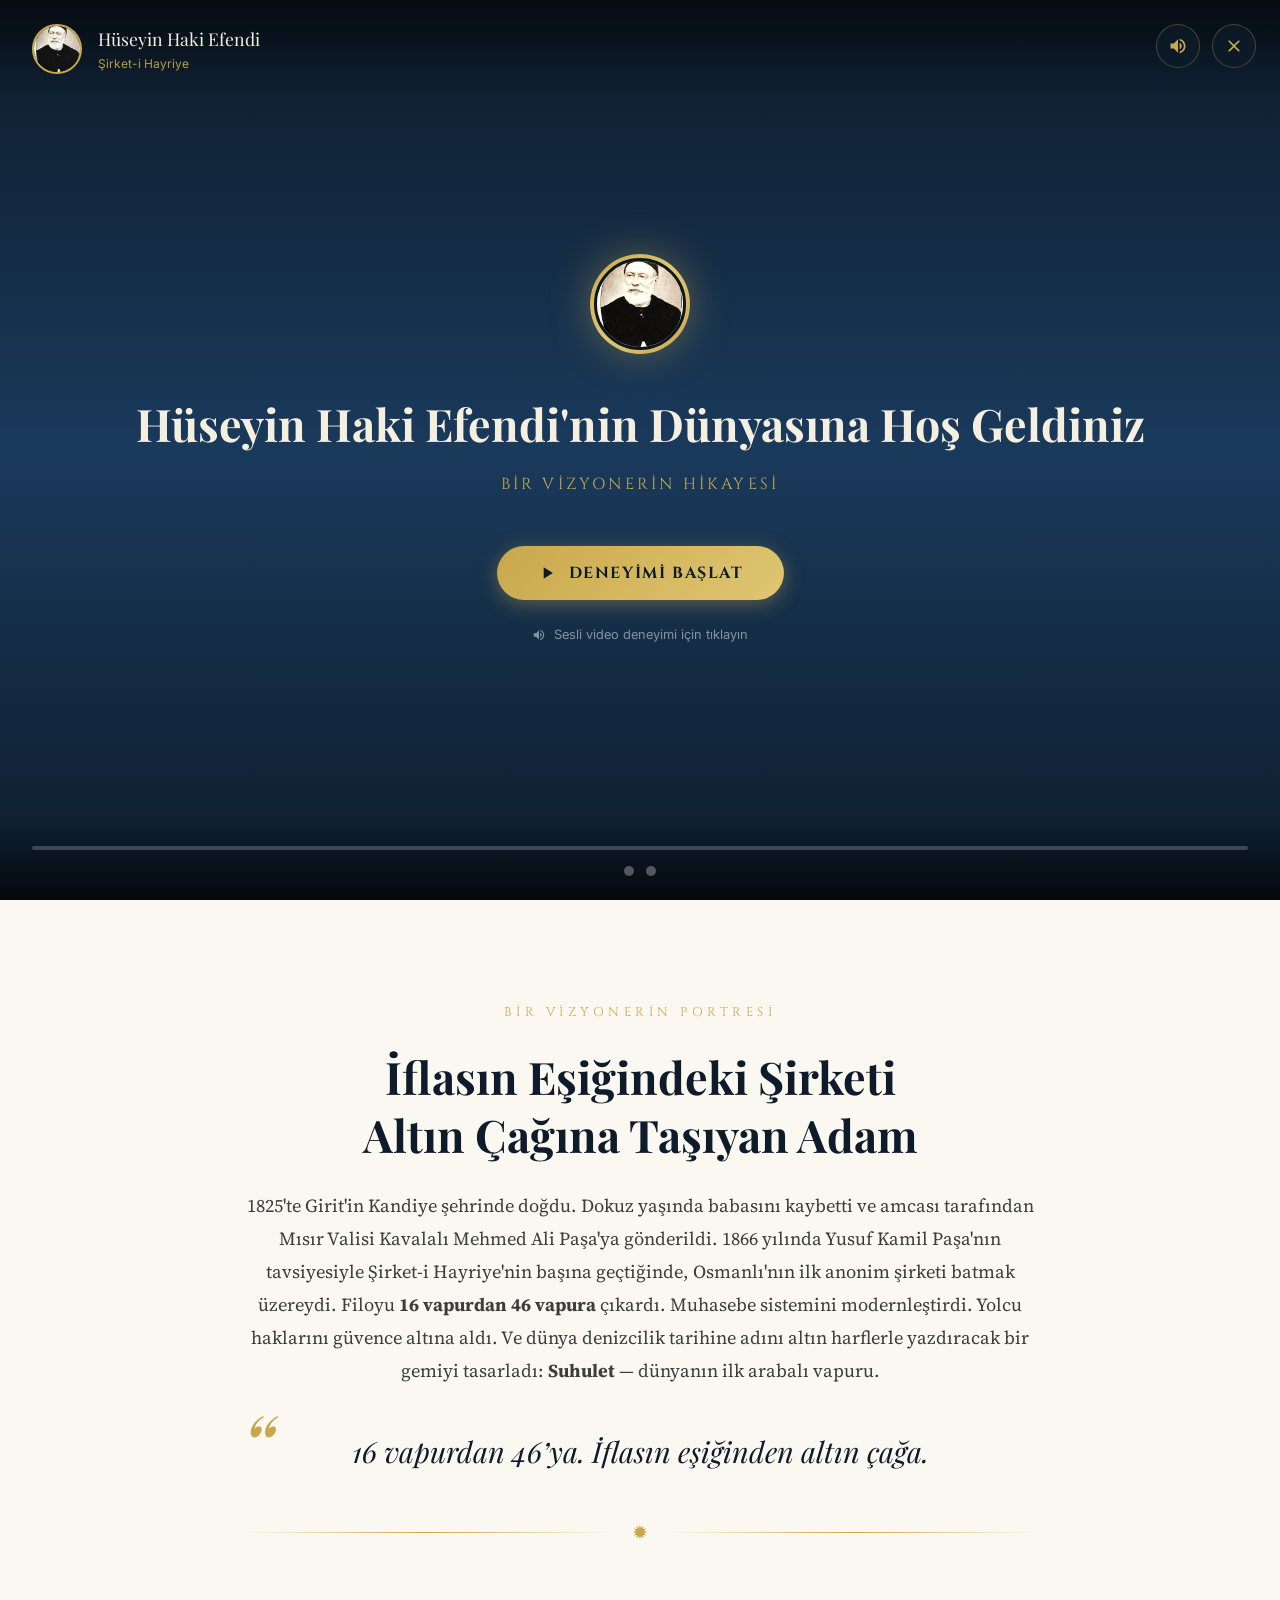
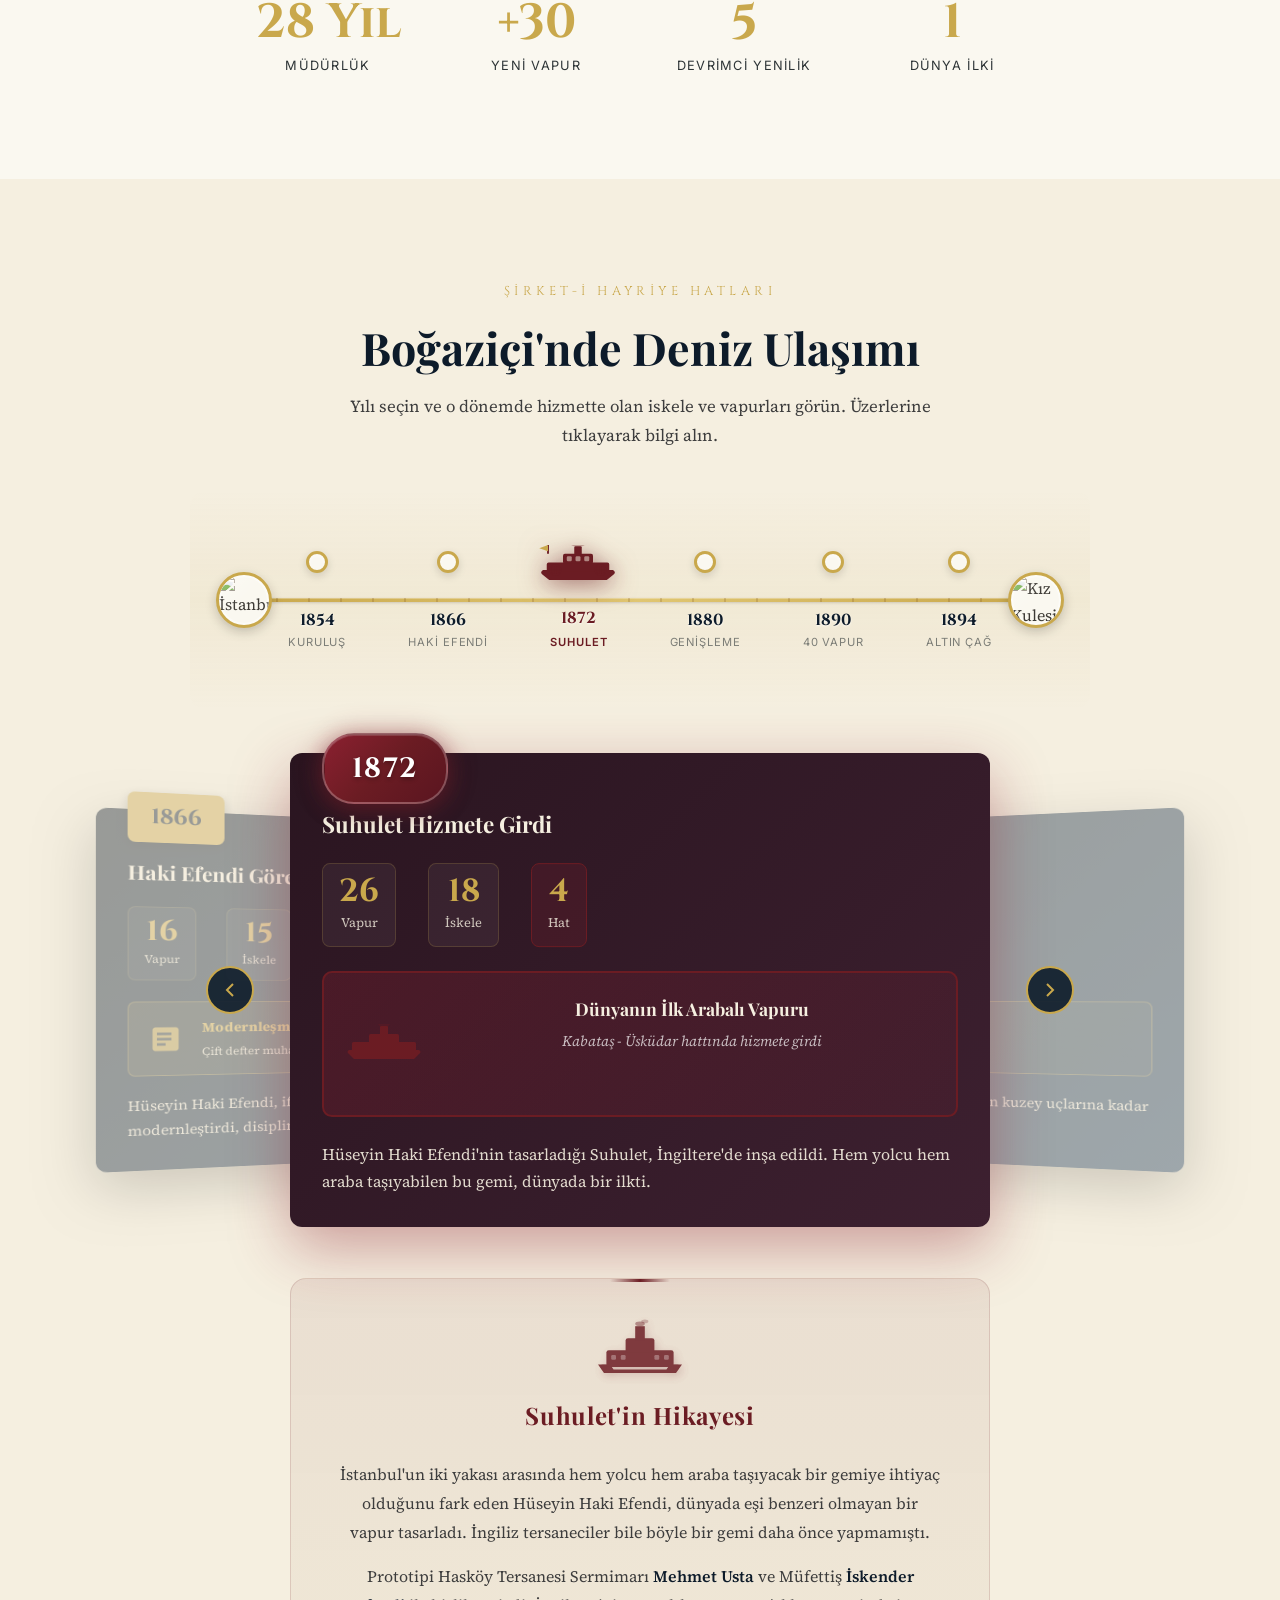
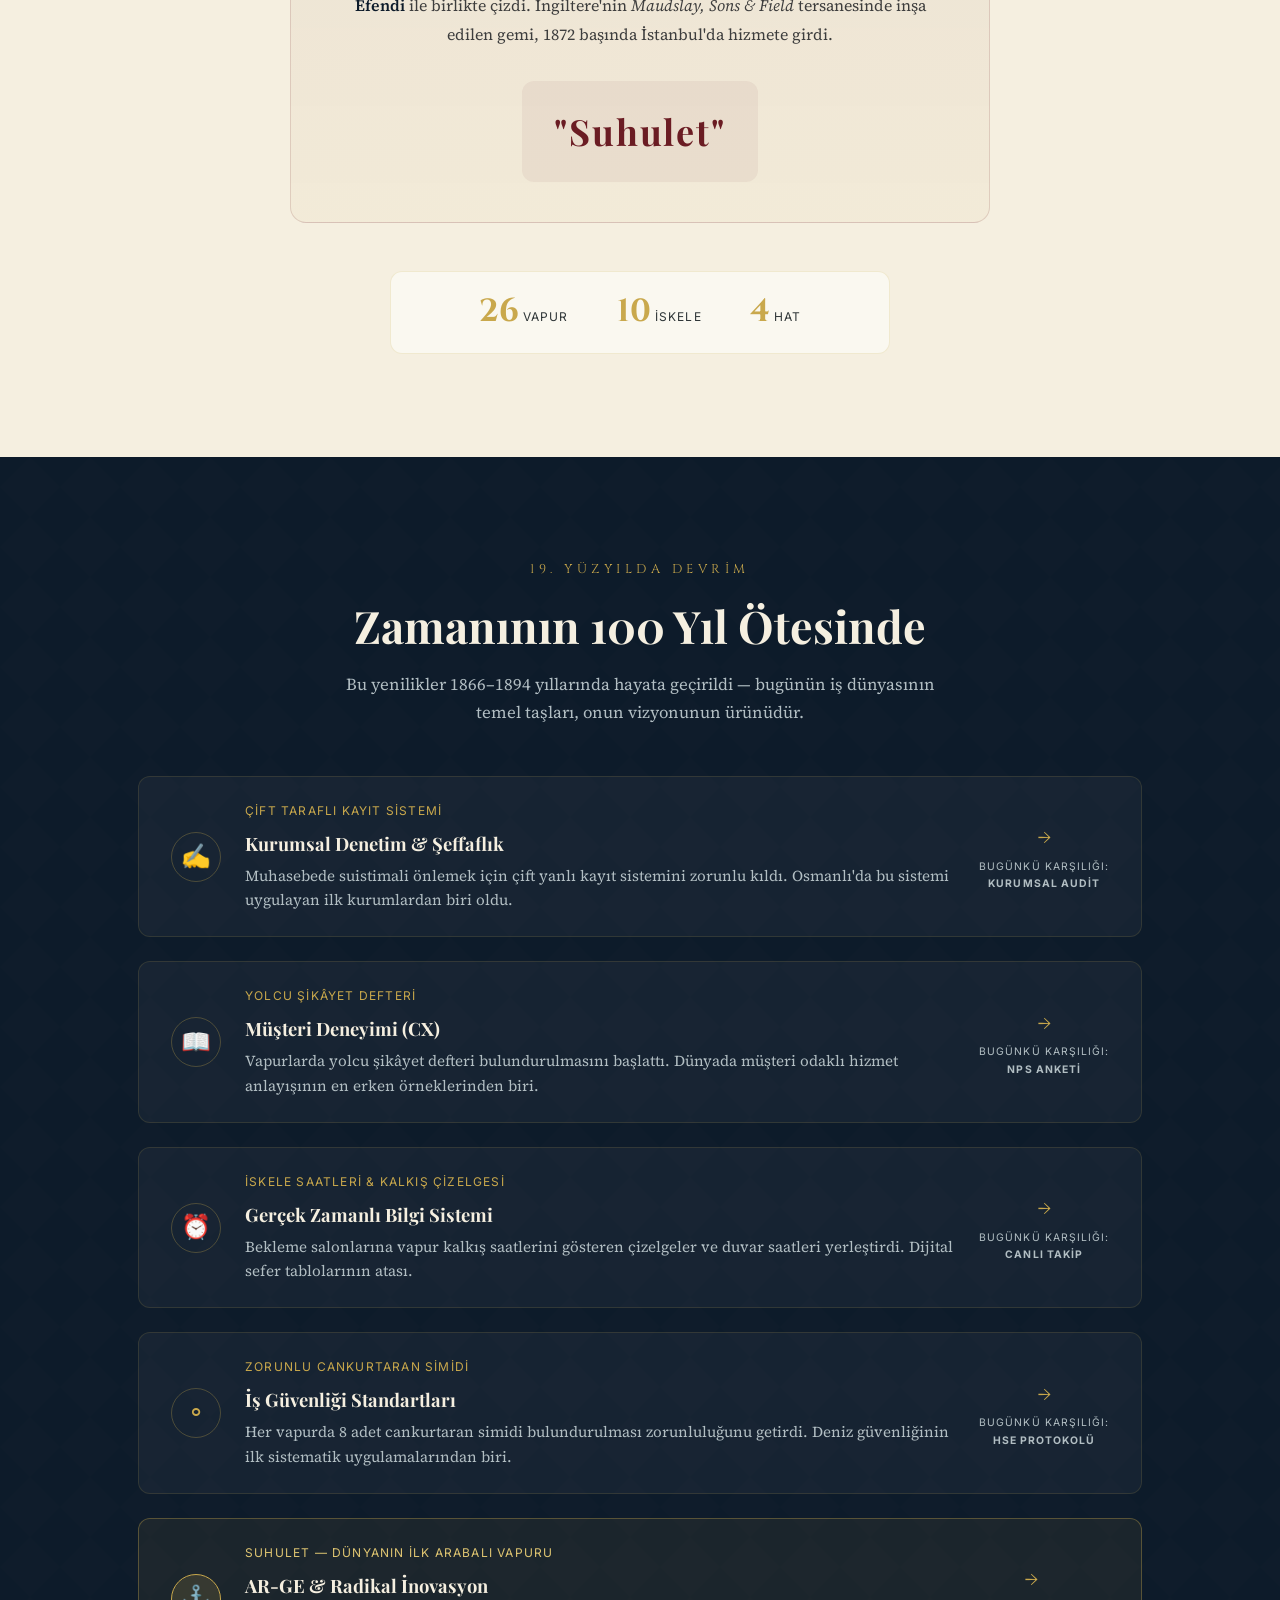
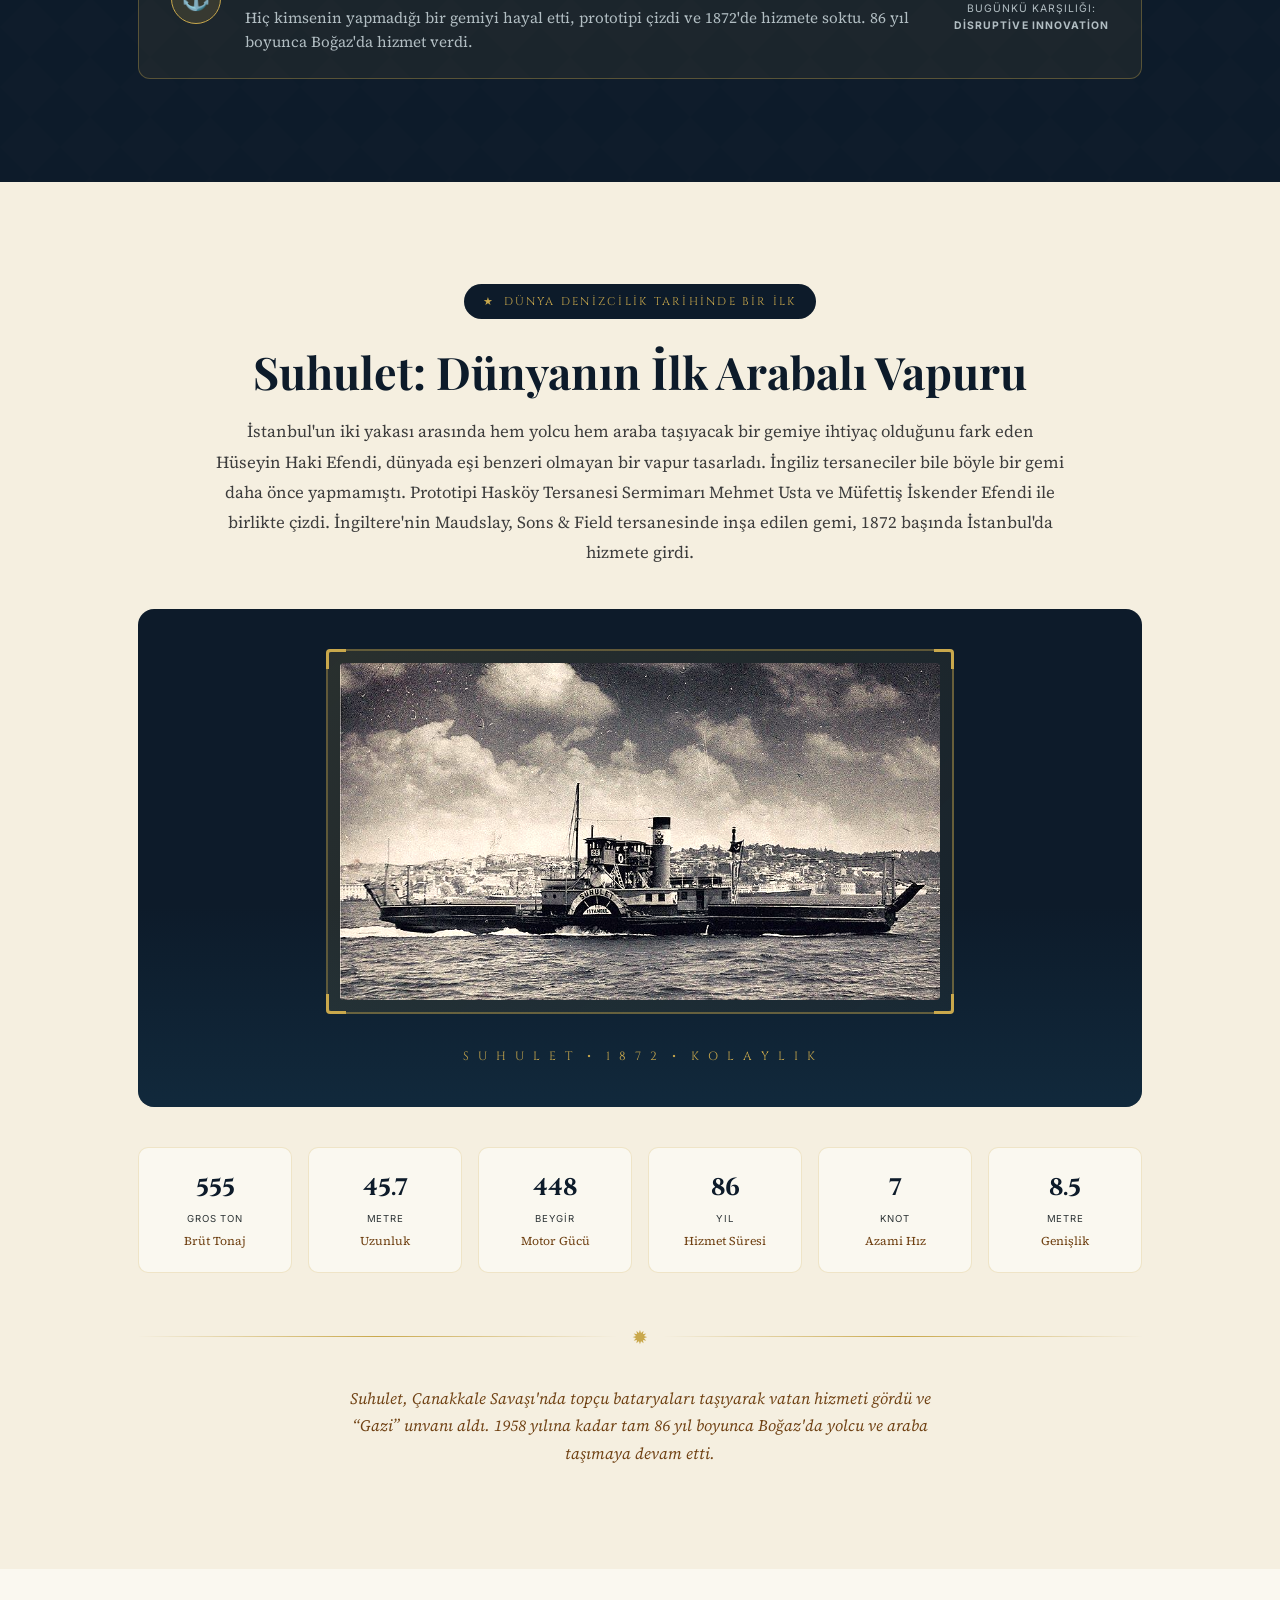
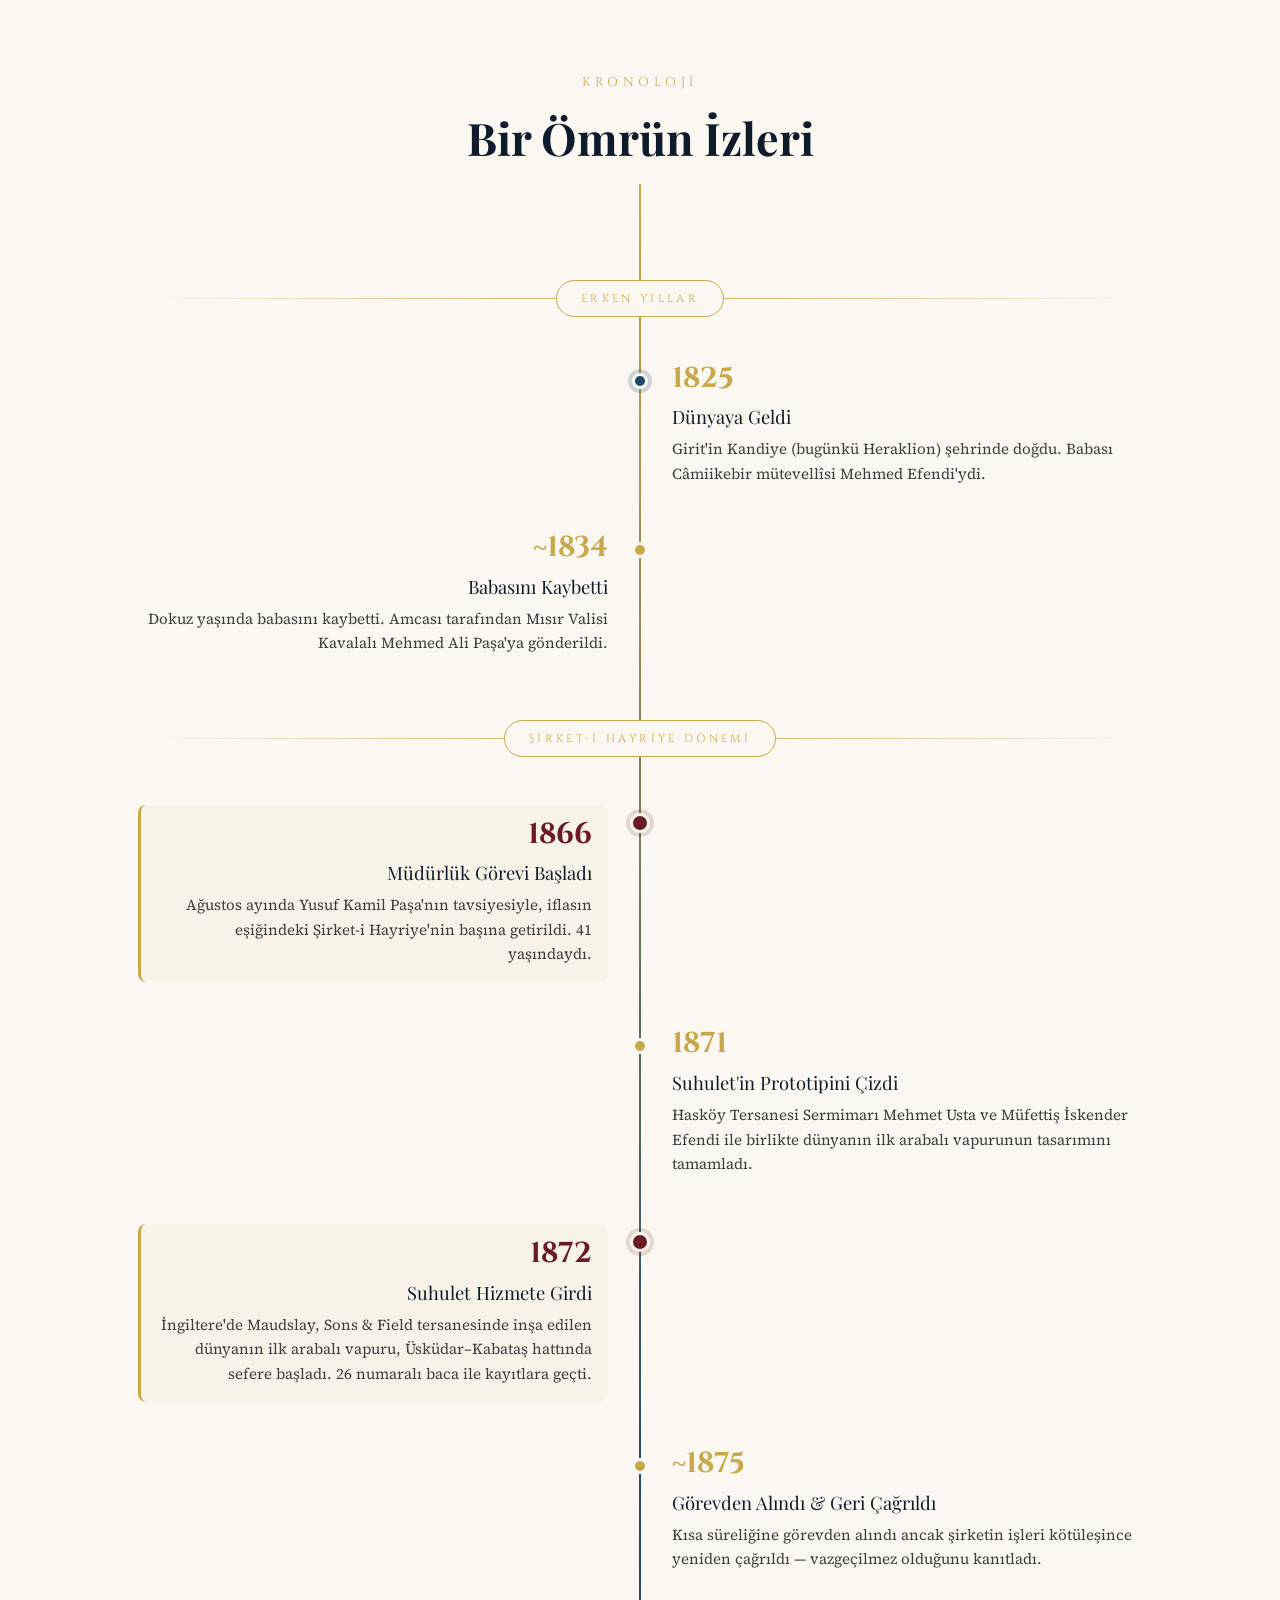
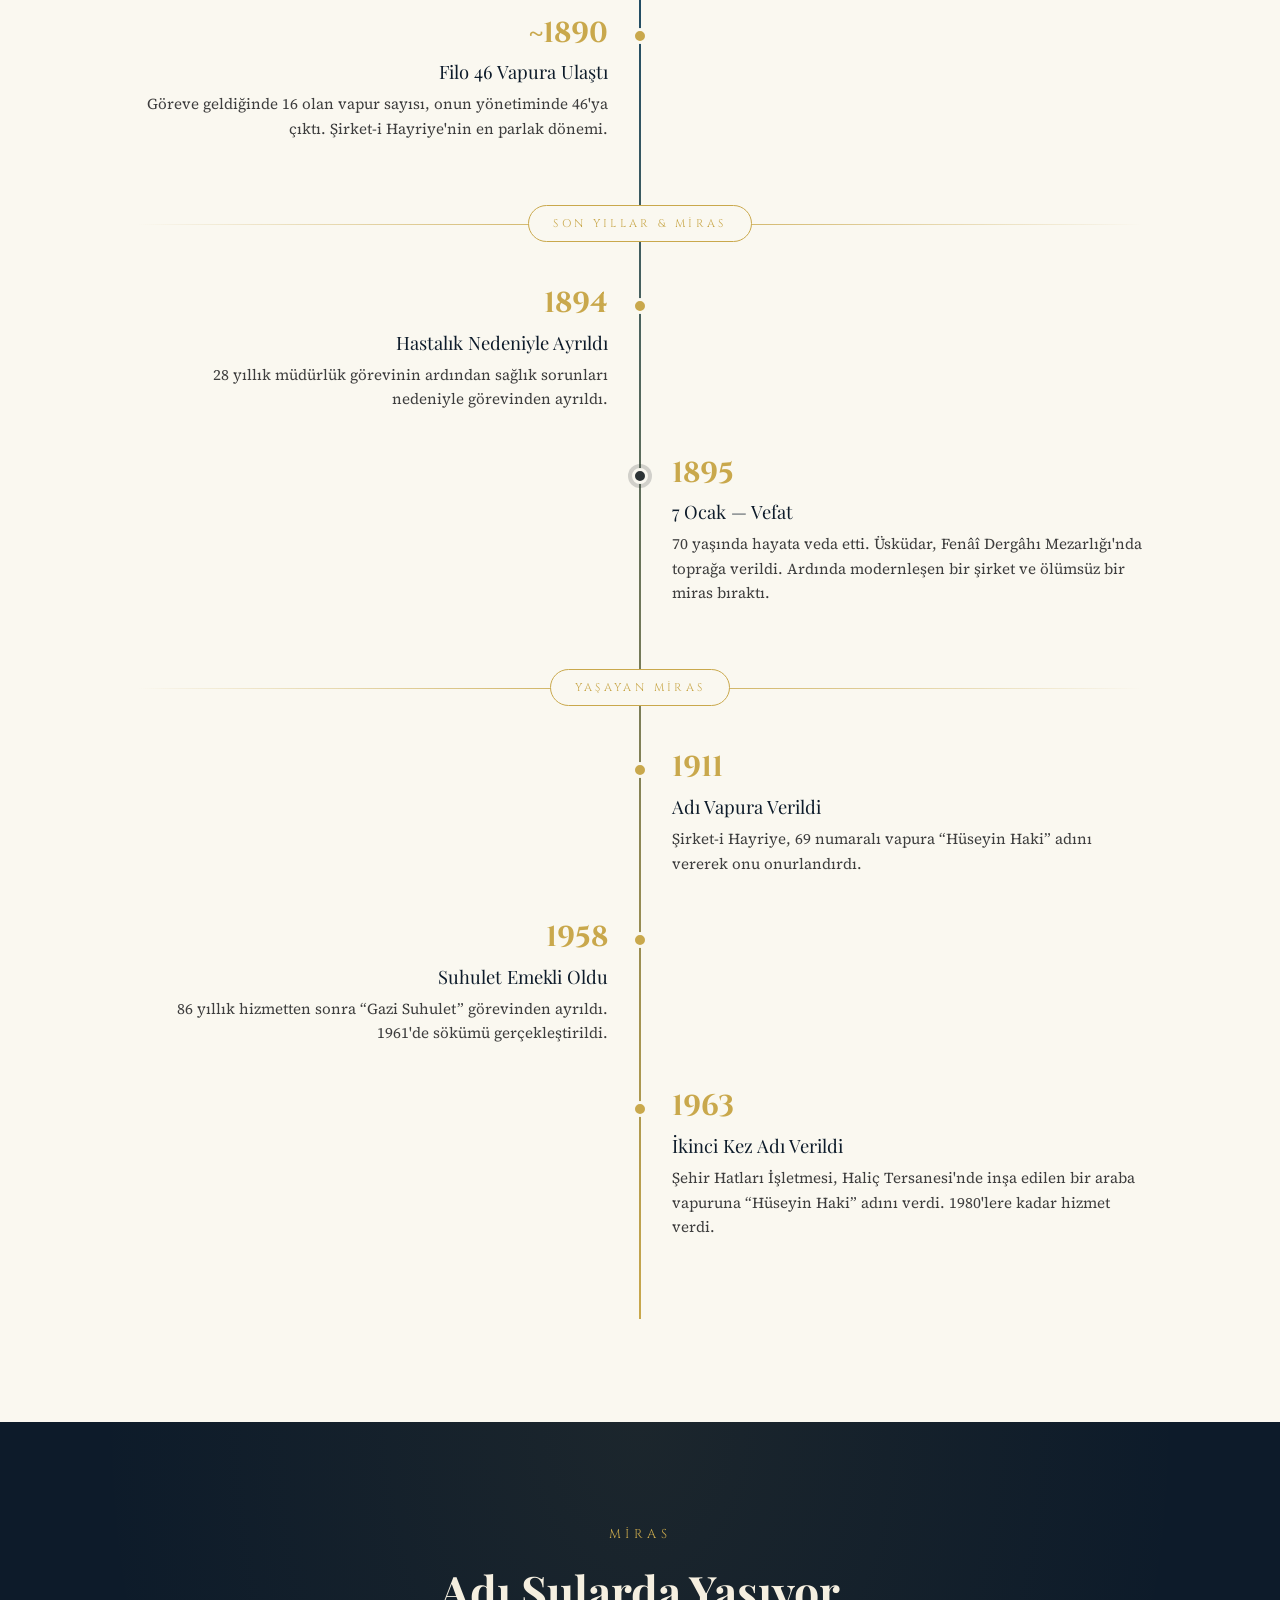
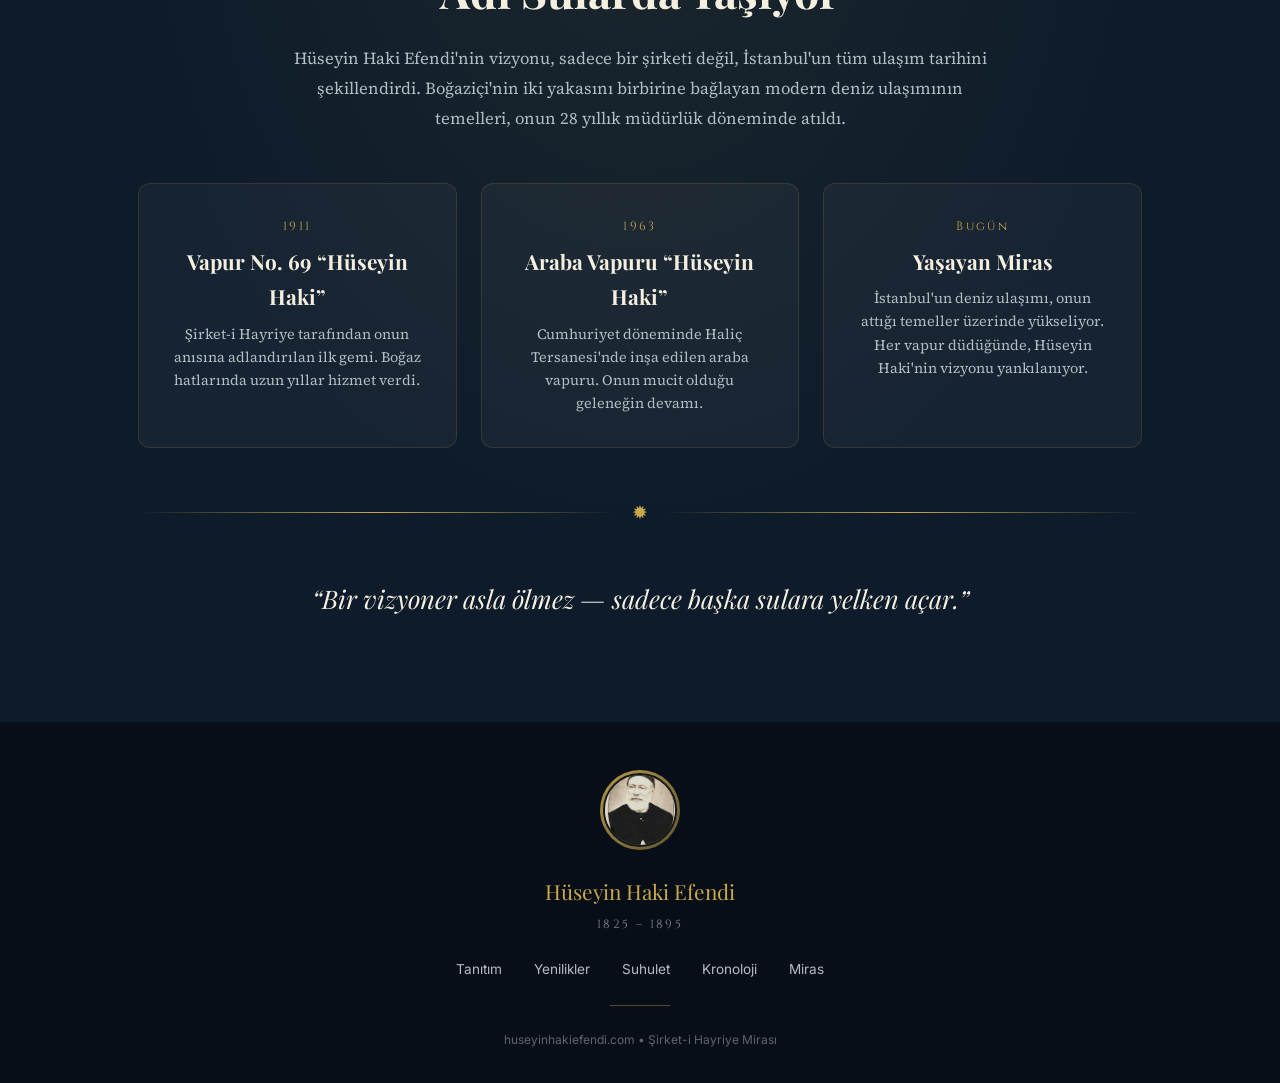
==== index.html @ 2dce6ee7 "Fix video gallery and portrait image issues Video Gallery: - Updated to use actual YouTube videos (P" ====
<!DOCTYPE html>
<html lang="tr">
<head>
  <meta charset="UTF-8">
  <meta name="viewport" content="width=device-width, initial-scale=1.0">
  <meta http-equiv="X-UA-Compatible" content="IE=edge">

  <!-- SEO -->
  <title>Hüseyin Haki Efendi — Şirket-i Hayriye'nin Vizyoner Müdürü</title>
  <meta name="description" content="Giritli Hüseyin Haki Efendi (1825-1895): Osmanlı denizcilik tarihinin vizyoner yöneticisi, dünyanın ilk arabalı vapuru Suhulet'in mucidi, Şirket-i Hayriye'nin altın çağının mimarı.">
  <meta name="keywords" content="Hüseyin Haki Efendi, Şirket-i Hayriye, Suhulet, arabalı vapur, Osmanlı denizcilik, İstanbul Boğazı, Osmanlı tarihi">
  <meta name="author" content="huseyinhakiefendi.com">
  <link rel="canonical" href="https://huseyinhakiefendi.com/">

  <!-- Open Graph -->
  <meta property="og:type" content="website">
  <meta property="og:title" content="Hüseyin Haki Efendi — Osmanlı'nın Vizyoner Denizcisi">
  <meta property="og:description" content="16 vapurdan 46'ya. İflasın eşiğinden altın çağa. Dünyanın ilk arabalı vapurunun mucidi.">
  <meta property="og:url" content="https://huseyinhakiefendi.com/">
  <meta property="og:site_name" content="Hüseyin Haki Efendi">
  <meta property="og:locale" content="tr_TR">
  <meta property="og:image" content="https://huseyinhakiefendi.com/assets/images/huseyin-haki-efendi.jpg">

  <!-- Twitter Card -->
  <meta name="twitter:card" content="summary_large_image">
  <meta name="twitter:title" content="Hüseyin Haki Efendi — Osmanlı'nın Vizyoner Denizcisi">
  <meta name="twitter:description" content="16 vapurdan 46'ya. İflasın eşiğinden altın çağa.">

  <!-- Fonts -->
  <link rel="preconnect" href="https://fonts.googleapis.com">
  <link rel="preconnect" href="https://fonts.gstatic.com" crossorigin>
  <link href="https://fonts.googleapis.com/css2?family=Cinzel:wght@400;700&family=Inter:wght@400;500;600&family=Playfair+Display:ital,wght@0,400;0,700;1,400&family=Source+Serif+4:ital,wght@0,400;0,600;1,400&display=swap" rel="stylesheet">

  <!-- AOS Animation Library -->
  <link href="https://unpkg.com/aos@2.3.1/dist/aos.css" rel="stylesheet">

  <!-- Styles -->
  <link rel="stylesheet" href="css/style.css">

  <!-- Schema.org -->
  <script type="application/ld+json">
  {
    "@context": "https://schema.org",
    "@type": "Person",
    "name": "Hüseyin Haki Efendi",
    "alternateName": "Giritli Hüseyin Haki Efendi",
    "birthDate": "1825",
    "birthPlace": {
      "@type": "Place",
      "name": "Kandiye, Girit"
    },
    "deathDate": "1895-01-07",
    "deathPlace": {
      "@type": "Place",
      "name": "İstanbul"
    },
    "jobTitle": "Şirket-i Hayriye Genel Müdürü",
    "description": "Osmanlı denizcilik tarihinin vizyoner yöneticisi, dünyanın ilk arabalı vapuru Suhulet'in mucidi.",
    "image": "https://huseyinhakiefendi.com/assets/images/huseyin-haki-efendi.jpg",
    "sameAs": [],
    "knowsAbout": ["Deniz ulaşımı", "Osmanlı denizciliği", "Vapur işletmeciliği", "İnovasyon"]
  }
  </script>
</head>
<body>

  <!-- ==========================================
       VIDEO GALLERY - Fullscreen Video Experience
       ========================================== -->
  <div class="video-gallery" id="videoGallery">
    <!-- Welcome Screen -->
    <div class="video-welcome">
      <div class="welcome-logo">
        <div class="welcome-logo-frame">
          <img src="assets/images/huseyin-haki-efendi.jpg" alt="Hüseyin Haki Efendi">
        </div>
      </div>
      <h2 class="welcome-title">Hüseyin Haki Efendi'nin Dünyasına Hoş Geldiniz</h2>
      <p class="welcome-subtitle">Bir Vizyonerin Hikayesi</p>
      <button class="welcome-start-btn" type="button">
        <svg viewBox="0 0 24 24" fill="currentColor">
          <path d="M8 5v14l11-7z"/>
        </svg>
        Deneyimi Başlat
      </button>
      <p class="welcome-hint">
        <svg viewBox="0 0 24 24" fill="currentColor">
          <path d="M3 9v6h4l5 5V4L7 9H3zm13.5 3c0-1.77-1.02-3.29-2.5-4.03v8.05c1.48-.73 2.5-2.25 2.5-4.02zM14 3.23v2.06c2.89.86 5 3.54 5 6.71s-2.11 5.85-5 6.71v2.06c4.01-.91 7-4.49 7-8.77s-2.99-7.86-7-8.77z"/>
        </svg>
        Sesli video deneyimi için tıklayın
      </p>
    </div>

    <!-- Video Player Container -->
    <div class="video-player-container">
      <!-- Video iframe will be inserted here -->
      <div class="video-iframe-wrapper"></div>

      <!-- Loading Spinner -->
      <div class="video-loading" style="display: none;">
        <div class="loading-spinner"></div>
      </div>

      <!-- Video Overlay - Logo -->
      <div class="video-overlay">
        <div class="overlay-logo">
          <img src="assets/images/huseyin-haki-efendi.jpg" alt="Logo">
        </div>
        <div class="overlay-info">
          <div class="overlay-title">Hüseyin Haki Efendi</div>
          <div class="overlay-subtitle">Şirket-i Hayriye</div>
        </div>
      </div>

      <!-- Video Controls -->
      <div class="video-controls">
        <!-- Top Right Controls -->
        <div class="controls-top-right">
          <button class="control-btn mute-btn" type="button" title="Sesi Aç/Kapat">
            <svg class="icon-volume-on" viewBox="0 0 24 24" fill="currentColor">
              <path d="M3 9v6h4l5 5V4L7 9H3zm13.5 3c0-1.77-1.02-3.29-2.5-4.03v8.05c1.48-.73 2.5-2.25 2.5-4.02zM14 3.23v2.06c2.89.86 5 3.54 5 6.71s-2.11 5.85-5 6.71v2.06c4.01-.91 7-4.49 7-8.77s-2.99-7.86-7-8.77z"/>
            </svg>
            <svg class="icon-volume-off" viewBox="0 0 24 24" fill="currentColor" style="display: none;">
              <path d="M16.5 12c0-1.77-1.02-3.29-2.5-4.03v2.21l2.45 2.45c.03-.2.05-.41.05-.63zm2.5 0c0 .94-.2 1.82-.54 2.64l1.51 1.51C20.63 14.91 21 13.5 21 12c0-4.28-2.99-7.86-7-8.77v2.06c2.89.86 5 3.54 5 6.71zM4.27 3L3 4.27 7.73 9H3v6h4l5 5v-6.73l4.25 4.25c-.67.52-1.42.93-2.25 1.18v2.06c1.38-.31 2.63-.95 3.69-1.81L19.73 21 21 19.73l-9-9L4.27 3zM12 4L9.91 6.09 12 8.18V4z"/>
            </svg>
          </button>
          <button class="control-btn close-btn" type="button" title="Kapat">
            <svg viewBox="0 0 24 24" fill="currentColor">
              <path d="M19 6.41L17.59 5 12 10.59 6.41 5 5 6.41 10.59 12 5 17.59 6.41 19 12 13.41 17.59 19 19 17.59 13.41 12z"/>
            </svg>
          </button>
        </div>

        <!-- Bottom Right - Skip Button -->
        <div class="controls-bottom-right">
          <button class="skip-btn" type="button">
            Atla
            <svg viewBox="0 0 24 24" fill="currentColor">
              <path d="M6 18l8.5-6L6 6v12zM16 6v12h2V6h-2z"/>
            </svg>
          </button>
        </div>
      </div>

      <!-- Video Title Overlay -->
      <div class="video-title-overlay">
        <h3 class="video-current-title"></h3>
        <p class="video-current-subtitle"></p>
      </div>

      <!-- Video Progress -->
      <div class="video-progress">
        <div class="progress-bar-container">
          <div class="progress-bar"></div>
        </div>
        <div class="progress-dots">
          <span class="progress-dot"></span>
          <span class="progress-dot"></span>
        </div>
      </div>
    </div>
  </div>

  <!-- ==========================================
       SECTION 1: HERO
       ========================================== -->
  <section class="hero" id="hero">
    <div class="hero-content">
      <!-- Portrait -->
      <div class="hero-portrait" data-aos="zoom-in" data-aos-duration="1200" data-aos-delay="200">
        <div class="portrait-frame">
          <img src="assets/images/huseyin-haki-efendi.jpg" alt="Hüseyin Haki Efendi Portresi">
        </div>
        <div class="portrait-glow"></div>
      </div>

      <!-- Top ornament -->
      <div class="hero-ornament-top" data-aos="fade-down" data-aos-duration="800" data-aos-delay="600">
        <span class="line"></span>
        <span class="diamond"></span>
        <span class="line"></span>
      </div>

      <p class="hero-dates" data-aos="fade-up" data-aos-duration="800" data-aos-delay="700">1825 &ndash; 1895</p>

      <h1 class="hero-title" data-aos="fade-up" data-aos-duration="1000" data-aos-delay="800">
        <span class="first-name">Giritli</span>
        Hüseyin Haki Efendi
      </h1>

      <p class="hero-subtitle" data-aos="fade-up" data-aos-duration="800" data-aos-delay="1000">
        Şirket-i Hayriye Müdürü &bull; 1866 &ndash; 1894
      </p>

      <p class="hero-tagline" data-aos="fade-up" data-aos-duration="800" data-aos-delay="1100">
        Dünyanın İlk Arabalı Vapurunun Mucidi
      </p>

    </div>

    <!-- Scroll indicator - Anchor icon -->
    <a href="#tanitim" class="hero-scroll" data-aos="fade-up" data-aos-duration="800" data-aos-delay="1400">
      <span class="scroll-icon">
        <svg viewBox="0 0 24 24" fill="none" stroke="currentColor" stroke-width="1.5">
          <!-- Anchor icon -->
          <circle cx="12" cy="5" r="2"/>
          <line x1="12" y1="7" x2="12" y2="21"/>
          <path d="M5 12h2c0 2.8 2.2 5 5 5s5-2.2 5-5h2"/>
          <line x1="12" y1="21" x2="12" y2="17"/>
        </svg>
      </span>
      <span class="scroll-text">Keşfet</span>
    </a>

    <!-- Animated Ferry Strip - Şirket-i Hayriye Vapurları -->
    <div class="hero-ferries" id="heroFerries">
      <!-- Ferries moving left to right -->
      <!-- Suhulet - Arabalı Vapur (farklı tasarım) -->
      <div class="hero-ferry ferry-right" data-ferry="suhulet" data-speed="45" style="--delay: 0s;">
        <svg viewBox="0 0 60 25" class="ferry-svg ferry-carferry">
          <g fill="currentColor" stroke="rgba(0,0,0,0.2)" stroke-width="0.5">
            <!-- Arabalı vapur - düz güverte, rampalı uçlar -->
            <path d="M2,18 L5,22 L55,22 L58,18 L50,18 L48,20 L12,20 L10,18 Z"/>
            <rect x="6" y="12" width="48" height="7" rx="1"/>
            <rect x="24" y="6" width="12" height="7" rx="1"/>
            <rect x="28" y="1" width="4" height="6"/>
          </g>
        </svg>
      </div>
      <!-- Sahilbent - Çarklı Yolcu Vapuru -->
      <div class="hero-ferry ferry-right" data-ferry="sahilbent" data-speed="38" style="--delay: -8s;">
        <svg viewBox="0 0 50 25" class="ferry-svg ferry-passenger">
          <g fill="currentColor" stroke="rgba(0,0,0,0.2)" stroke-width="0.5">
            <!-- Yolcu vapuru - yan çarklı, yuvarlak prova -->
            <path d="M3,18 Q1,16 4,14 L8,14 L8,18 L44,18 L44,14 L47,14 Q50,16 48,18 L48,21 L3,21 Z"/>
            <ellipse cx="8" cy="16" rx="4" ry="4"/>
            <ellipse cx="44" cy="16" rx="4" ry="4"/>
            <rect x="12" y="10" width="28" height="5" rx="1"/>
            <rect x="18" y="5" width="16" height="6" rx="1"/>
            <rect x="24" y="1" width="4" height="5"/>
          </g>
        </svg>
      </div>
      <!-- Nusret - Yolcu Vapuru -->
      <div class="hero-ferry ferry-right" data-ferry="nusret" data-speed="42" style="--delay: -18s;">
        <svg viewBox="0 0 50 25" class="ferry-svg ferry-passenger">
          <g fill="currentColor" stroke="rgba(0,0,0,0.2)" stroke-width="0.5">
            <path d="M3,18 Q1,16 4,14 L8,14 L8,18 L44,18 L44,14 L47,14 Q50,16 48,18 L48,21 L3,21 Z"/>
            <ellipse cx="8" cy="16" rx="4" ry="4"/>
            <ellipse cx="44" cy="16" rx="4" ry="4"/>
            <rect x="12" y="10" width="28" height="5" rx="1"/>
            <rect x="18" y="5" width="16" height="6" rx="1"/>
            <rect x="24" y="1" width="4" height="5"/>
          </g>
        </svg>
      </div>
      <!-- Tarabya - Yolcu Vapuru -->
      <div class="hero-ferry ferry-right" data-ferry="tarabya" data-speed="35" style="--delay: -28s;">
        <svg viewBox="0 0 50 25" class="ferry-svg ferry-passenger">
          <g fill="currentColor" stroke="rgba(0,0,0,0.2)" stroke-width="0.5">
            <path d="M3,18 Q1,16 4,14 L8,14 L8,18 L44,18 L44,14 L47,14 Q50,16 48,18 L48,21 L3,21 Z"/>
            <ellipse cx="8" cy="16" rx="4" ry="4"/>
            <ellipse cx="44" cy="16" rx="4" ry="4"/>
            <rect x="12" y="10" width="28" height="5" rx="1"/>
            <rect x="18" y="5" width="16" height="6" rx="1"/>
            <rect x="24" y="1" width="4" height="5"/>
          </g>
        </svg>
      </div>

      <!-- Ferries moving right to left -->
      <!-- Göksu - Yolcu Vapuru -->
      <div class="hero-ferry ferry-left" data-ferry="goksu" data-speed="40" style="--delay: -5s;">
        <svg viewBox="0 0 50 25" class="ferry-svg ferry-passenger">
          <g fill="currentColor" stroke="rgba(0,0,0,0.2)" stroke-width="0.5">
            <path d="M3,18 Q1,16 4,14 L8,14 L8,18 L44,18 L44,14 L47,14 Q50,16 48,18 L48,21 L3,21 Z"/>
            <ellipse cx="8" cy="16" rx="4" ry="4"/>
            <ellipse cx="44" cy="16" rx="4" ry="4"/>
            <rect x="12" y="10" width="28" height="5" rx="1"/>
            <rect x="18" y="5" width="16" height="6" rx="1"/>
            <rect x="24" y="1" width="4" height="5"/>
          </g>
        </svg>
      </div>
      <!-- Neveser - Yolcu Vapuru -->
      <div class="hero-ferry ferry-left" data-ferry="neveser" data-speed="48" style="--delay: -15s;">
        <svg viewBox="0 0 50 25" class="ferry-svg ferry-passenger">
          <g fill="currentColor" stroke="rgba(0,0,0,0.2)" stroke-width="0.5">
            <path d="M3,18 Q1,16 4,14 L8,14 L8,18 L44,18 L44,14 L47,14 Q50,16 48,18 L48,21 L3,21 Z"/>
            <ellipse cx="8" cy="16" rx="4" ry="4"/>
            <ellipse cx="44" cy="16" rx="4" ry="4"/>
            <rect x="12" y="10" width="28" height="5" rx="1"/>
            <rect x="18" y="5" width="16" height="6" rx="1"/>
            <rect x="24" y="1" width="4" height="5"/>
          </g>
        </svg>
      </div>
      <!-- Rehber - Yolcu Vapuru -->
      <div class="hero-ferry ferry-left" data-ferry="rehber" data-speed="32" style="--delay: -25s;">
        <svg viewBox="0 0 50 25" class="ferry-svg ferry-passenger">
          <g fill="currentColor" stroke="rgba(0,0,0,0.2)" stroke-width="0.5">
            <path d="M3,18 Q1,16 4,14 L8,14 L8,18 L44,18 L44,14 L47,14 Q50,16 48,18 L48,21 L3,21 Z"/>
            <ellipse cx="8" cy="16" rx="4" ry="4"/>
            <ellipse cx="44" cy="16" rx="4" ry="4"/>
            <rect x="12" y="10" width="28" height="5" rx="1"/>
            <rect x="18" y="5" width="16" height="6" rx="1"/>
            <rect x="24" y="1" width="4" height="5"/>
          </g>
        </svg>
      </div>
      <!-- Selamet - Yolcu Vapuru -->
      <div class="hero-ferry ferry-left" data-ferry="selamet" data-speed="52" style="--delay: -35s;">
        <svg viewBox="0 0 50 25" class="ferry-svg ferry-passenger">
          <g fill="currentColor" stroke="rgba(0,0,0,0.2)" stroke-width="0.5">
            <path d="M3,18 Q1,16 4,14 L8,14 L8,18 L44,18 L44,14 L47,14 Q50,16 48,18 L48,21 L3,21 Z"/>
            <ellipse cx="8" cy="16" rx="4" ry="4"/>
            <ellipse cx="44" cy="16" rx="4" ry="4"/>
            <rect x="12" y="10" width="28" height="5" rx="1"/>
            <rect x="18" y="5" width="16" height="6" rx="1"/>
            <rect x="24" y="1" width="4" height="5"/>
          </g>
        </svg>
      </div>

      <!-- Ferry name tooltip (shown on click) -->
      <div class="ferry-tooltip" id="ferryTooltip"></div>
    </div>
  </section>

  <!-- ==========================================
       SECTION 2: INTRO — KIM BU ADAM?
       ========================================== -->
  <section class="intro section-padding" id="tanitim">
    <div class="container">
      <div class="intro-content">
        <p class="intro-eyebrow" data-aos="fade-up">Bir Vizyonerin Portresi</p>

        <h2 class="intro-heading" data-aos="fade-up" data-aos-delay="100">
          İflasın Eşiğindeki Şirketi<br>Altın Çağına Taşıyan Adam
        </h2>

        <p class="intro-text" data-aos="fade-up" data-aos-delay="200">
          1825'te Girit'in Kandiye şehrinde doğdu. Dokuz yaşında babasını kaybetti ve
          amcası tarafından Mısır Valisi Kavalalı Mehmed Ali Paşa'ya gönderildi.
          1866 yılında Yusuf Kamil Paşa'nın tavsiyesiyle Şirket-i Hayriye'nin başına geçtiğinde,
          Osmanlı'nın ilk anonim şirketi batmak üzereydi. Filoyu <strong>16 vapurdan 46 vapura</strong> çıkardı.
          Muhasebe sistemini modernleştirdi. Yolcu haklarını güvence altına aldı.
          Ve dünya denizcilik tarihine adını altın harflerle yazdıracak bir gemiyi tasarladı:
          <strong>Suhulet</strong> &mdash; dünyanın ilk arabalı vapuru.
        </p>

        <div class="intro-quote" data-aos="fade-up" data-aos-delay="300">
          16 vapurdan 46&rsquo;ya. İflasın eşiğinden altın çağa.
        </div>

        <!-- Ottoman divider -->
        <div class="ottoman-divider" data-aos="fade-up" data-aos-delay="400">
          <span class="ornament">&#10041;</span>
        </div>

        <!-- Stats -->
        <div class="stats-grid">
          <div class="stat-item" data-aos="fade-up" data-aos-delay="100">
            <div class="stat-number" data-count="28" data-suffix=" Yıl">0</div>
            <div class="stat-label">Müdürlük</div>
          </div>
          <div class="stat-item" data-aos="fade-up" data-aos-delay="200">
            <div class="stat-number" data-count="30" data-prefix="+" data-suffix="">0</div>
            <div class="stat-label">Yeni Vapur</div>
          </div>
          <div class="stat-item" data-aos="fade-up" data-aos-delay="300">
            <div class="stat-number" data-count="5">0</div>
            <div class="stat-label">Devrimci Yenilik</div>
          </div>
          <div class="stat-item" data-aos="fade-up" data-aos-delay="400">
            <div class="stat-number" data-count="1">0</div>
            <div class="stat-label">Dünya İlki</div>
          </div>
        </div>
      </div>
    </div>
  </section>

  <!-- ==========================================
       SECTION 2.5: INTERACTIVE BOSPHORUS MAP WITH TIMELINE
       ========================================== -->
  <section class="bosphorus-routes section-padding" id="hatlar">
    <div class="container">
      <div class="text-center">
        <p class="section-eyebrow" data-aos="fade-up">Şirket-i Hayriye Hatları</p>
        <h2 class="section-heading text-navy" data-aos="fade-up" data-aos-delay="100">
          Boğaziçi'nde Deniz Ulaşımı
        </h2>
        <p class="routes-subtitle" data-aos="fade-up" data-aos-delay="200">
          Yılı seçin ve o dönemde hizmette olan iskele ve vapurları görün. Üzerlerine tıklayarak bilgi alın.
        </p>
      </div>

      <!-- Maritime Timeline Slider -->
      <div class="timeline-slider-container" data-aos="fade-up" data-aos-delay="250">
        <div class="timeline-slider-track">
          <!-- Decorative circle start - Eski İstanbul görseli -->
          <div class="slider-rope-end left" id="timelineStart">
            <img src="https://images.unsplash.com/photo-1541432901042-2d8bd64b4a9b?w=200&h=200&fit=crop&crop=center" alt="İstanbul Boğazı - 1854" class="timeline-image" loading="lazy">
          </div>

          <!-- Year markers -->
          <div class="slider-markers">
            <button class="slider-marker" data-year="1854" aria-label="1854 - Kuruluş">
              <span class="marker-dot"></span>
              <span class="marker-year">1854</span>
              <span class="marker-label">Kuruluş</span>
            </button>
            <button class="slider-marker" data-year="1866" aria-label="1866 - Haki Efendi Göreve Başlıyor">
              <span class="marker-dot"></span>
              <span class="marker-year">1866</span>
              <span class="marker-label">Haki Efendi</span>
            </button>
            <button class="slider-marker active" data-year="1872" aria-label="1872 - Suhulet Hizmete Giriyor">
              <span class="marker-dot"></span>
              <span class="marker-year">1872</span>
              <span class="marker-label">Suhulet</span>
            </button>
            <button class="slider-marker" data-year="1880" aria-label="1880 - Filo Genişliyor">
              <span class="marker-dot"></span>
              <span class="marker-year">1880</span>
              <span class="marker-label">Genişleme</span>
            </button>
            <button class="slider-marker" data-year="1890" aria-label="1890 - 40 Vapur">
              <span class="marker-dot"></span>
              <span class="marker-year">1890</span>
              <span class="marker-label">40 Vapur</span>
            </button>
            <button class="slider-marker" data-year="1894" aria-label="1894 - 46 Vapurluk Filo">
              <span class="marker-dot"></span>
              <span class="marker-year">1894</span>
              <span class="marker-label">Altın Çağ</span>
            </button>
          </div>

          <!-- Decorative circle end - Eski İstanbul görseli -->
          <div class="slider-rope-end right" id="timelineEnd">
            <img src="https://images.unsplash.com/photo-1524231757912-21f4fe3a7200?w=200&h=200&fit=crop&crop=center" alt="Kız Kulesi - 1894" class="timeline-image" loading="lazy">
          </div>
        </div>

        <!-- Animated ship indicator that moves along the track -->
        <div class="slider-ship" id="sliderShip">
          <svg viewBox="0 0 64 32" fill="currentColor">
            <!-- Gövde - zarif kavisli -->
            <path d="M4,24 Q1,22 4,20 L60,20 Q63,22 60,24 L55,28 L9,28 Z"/>
            <!-- Ana güverte -->
            <rect x="7" y="14" width="50" height="7" rx="1.5"/>
            <!-- Kabin -->
            <rect x="20" y="7" width="24" height="8" rx="1.5"/>
            <!-- Pencereler -->
            <rect x="23" y="9" width="4" height="4" rx="1" fill="#f5efe0" opacity="0.5"/>
            <rect x="30" y="9" width="4" height="4" rx="1" fill="#f5efe0" opacity="0.5"/>
            <rect x="37" y="9" width="4" height="4" rx="1" fill="#f5efe0" opacity="0.5"/>
            <!-- Baca -->
            <rect x="29" y="1" width="6" height="7" rx="1"/>
            <!-- Duman animasyonlu -->
            <ellipse cx="32" cy="0" rx="5" ry="2" opacity="0.35">
              <animate attributeName="cy" values="0;-2;0" dur="2s" repeatCount="indefinite"/>
              <animate attributeName="rx" values="5;7;5" dur="2s" repeatCount="indefinite"/>
              <animate attributeName="opacity" values="0.35;0.2;0.35" dur="2s" repeatCount="indefinite"/>
            </ellipse>
            <ellipse cx="36" cy="-1" rx="3" ry="1.5" opacity="0.2">
              <animate attributeName="cy" values="-1;-4;-1" dur="2.5s" repeatCount="indefinite"/>
            </ellipse>
            <!-- Yan çarklar (paddle wheels) -->
            <g>
              <circle cx="14" cy="20" r="4" fill="none" stroke="currentColor" stroke-width="1.5"/>
              <line x1="14" y1="16" x2="14" y2="24" stroke="currentColor" stroke-width="1"/>
              <line x1="10" y1="20" x2="18" y2="20" stroke="currentColor" stroke-width="1"/>
            </g>
            <g>
              <circle cx="50" cy="20" r="4" fill="none" stroke="currentColor" stroke-width="1.5"/>
              <line x1="50" y1="16" x2="50" y2="24" stroke="currentColor" stroke-width="1"/>
              <line x1="46" y1="20" x2="54" y2="20" stroke="currentColor" stroke-width="1"/>
            </g>
            <!-- Bayrak direği ve bayrak -->
            <line x1="56" y1="7" x2="56" y2="0" stroke="currentColor" stroke-width="1.5"/>
            <path d="M56,0 L63,2.5 L56,5" fill="#c9a84c"/>
          </svg>
        </div>
      </div>

      <!-- Scrollytelling: Yıllara Göre Filo Gelişimi -->
      <div class="scrollytelling-container" data-aos="fade-up" data-aos-delay="300">

        <!-- Navigation Arrows -->
        <button class="carousel-nav carousel-prev" aria-label="Önceki yıl">
          <svg viewBox="0 0 24 24" fill="none" stroke="currentColor" stroke-width="2">
            <polyline points="15 18 9 12 15 6"/>
          </svg>
        </button>
        <button class="carousel-nav carousel-next" aria-label="Sonraki yıl">
          <svg viewBox="0 0 24 24" fill="none" stroke="currentColor" stroke-width="2">
            <polyline points="9 18 15 12 9 6"/>
          </svg>
        </button>

        <!-- 1854 - Kuruluş -->
        <div class="story-year" data-year="1854">
          <div class="year-badge-large">1854</div>
          <h3 class="year-title">Kuruluş</h3>
          <div class="year-stats">
            <div class="stat-item-scroll">
              <span class="stat-number-scroll" data-count="6">6</span>
              <span class="stat-label-scroll">Vapur</span>
            </div>
            <div class="stat-item-scroll">
              <span class="stat-number-scroll" data-count="12">12</span>
              <span class="stat-label-scroll">İskele</span>
            </div>
            <div class="stat-item-scroll">
              <span class="stat-number-scroll" data-count="2">2</span>
              <span class="stat-label-scroll">Hat</span>
            </div>
          </div>
          <div class="highlight-box">
            <div class="highlight-icon">
              <svg viewBox="0 0 24 24" fill="currentColor">
                <path d="M12 2L2 7l10 5 10-5-10-5zM2 17l10 5 10-5M2 12l10 5 10-5"/>
              </svg>
            </div>
            <div class="highlight-text">
              <strong>Osmanlı'nın İlk Anonim Şirketi</strong>
              <span>İngiltere'den 6 buharlı gemi sipariş edildi</span>
            </div>
          </div>
          <p class="year-narrative">
            Şirket-i Hayriye kuruldu. İlk vapurlar İngiltere'den sipariş edildi.
            Boğaziçi'nde düzenli yolcu taşımacılığı başladı.
          </p>
        </div>

        <!-- 1866 - Haki Efendi Dönemi -->
        <div class="story-year" data-year="1866">
          <div class="year-badge-large">1866</div>
          <h3 class="year-title">Haki Efendi Göreve Başlıyor</h3>
          <div class="year-stats">
            <div class="stat-item-scroll">
              <span class="stat-number-scroll" data-count="16">16</span>
              <span class="stat-label-scroll">Vapur</span>
            </div>
            <div class="stat-item-scroll">
              <span class="stat-number-scroll" data-count="15">15</span>
              <span class="stat-label-scroll">İskele</span>
            </div>
            <div class="stat-item-scroll">
              <span class="stat-number-scroll" data-count="3">3</span>
              <span class="stat-label-scroll">Hat</span>
            </div>
          </div>
          <div class="highlight-box">
            <div class="highlight-icon">
              <svg viewBox="0 0 24 24" fill="currentColor">
                <path d="M19 3H5c-1.1 0-2 .9-2 2v14c0 1.1.9 2 2 2h14c1.1 0 2-.9 2-2V5c0-1.1-.9-2-2-2zm-7 14H6v-2h6v2zm4-4H6v-2h10v2zm0-4H6V7h10v2z"/>
              </svg>
            </div>
            <div class="highlight-text">
              <strong>Modernleşme Başlıyor</strong>
              <span>Çift defter muhasebe sistemi, yeni düzenlemeler</span>
            </div>
          </div>
          <p class="year-narrative">
            Hüseyin Haki Efendi, iflasın eşiğindeki şirketin başına getirildi.
            Muhasebe sistemini modernleştirdi, disiplini sağladı.
          </p>
        </div>

        <!-- 1872 - Suhulet (Özel Vurgu) -->
        <div class="story-year story-year-highlight" data-year="1872">
          <div class="year-badge-large suhulet-badge">1872</div>
          <h3 class="year-title">Suhulet Hizmete Girdi</h3>
          <div class="year-stats">
            <div class="stat-item-scroll">
              <span class="stat-number-scroll" data-count="26">26</span>
              <span class="stat-label-scroll">Vapur</span>
            </div>
            <div class="stat-item-scroll">
              <span class="stat-number-scroll" data-count="18">18</span>
              <span class="stat-label-scroll">İskele</span>
            </div>
            <div class="stat-item-scroll highlight">
              <span class="stat-number-scroll" data-count="4">4</span>
              <span class="stat-label-scroll">Hat</span>
            </div>
          </div>
          <div class="suhulet-highlight-box">
            <div class="suhulet-icon">
              <svg viewBox="0 0 80 40" fill="currentColor">
                <path d="M5,30 Q2,28 5,26 L75,26 Q78,28 75,30 L70,35 L10,35 Z"/>
                <rect x="8" y="18" width="64" height="9" rx="1.5"/>
                <rect x="25" y="10" width="30" height="9" rx="1.5"/>
                <rect x="36" y="2" width="8" height="9" rx="1"/>
                <ellipse cx="40" cy="0" rx="6" ry="2.5" opacity="0.3"/>
              </svg>
            </div>
            <div class="suhulet-text">
              <strong>Dünyanın İlk Arabalı Vapuru</strong>
              <span>Kabataş - Üsküdar hattında hizmete girdi</span>
            </div>
          </div>
          <p class="year-narrative">
            Hüseyin Haki Efendi'nin tasarladığı Suhulet, İngiltere'de inşa edildi.
            Hem yolcu hem araba taşıyabilen bu gemi, dünyada bir ilkti.
          </p>
        </div>

        <!-- 1880 - Genişleme -->
        <div class="story-year" data-year="1880">
          <div class="year-badge-large">1880</div>
          <h3 class="year-title">Filo Genişliyor</h3>
          <div class="year-stats">
            <div class="stat-item-scroll">
              <span class="stat-number-scroll" data-count="32">32</span>
              <span class="stat-label-scroll">Vapur</span>
            </div>
            <div class="stat-item-scroll">
              <span class="stat-number-scroll" data-count="19">19</span>
              <span class="stat-label-scroll">İskele</span>
            </div>
            <div class="stat-item-scroll">
              <span class="stat-number-scroll" data-count="4">4</span>
              <span class="stat-label-scroll">Hat</span>
            </div>
          </div>
          <div class="highlight-box">
            <div class="highlight-icon">
              <svg viewBox="0 0 24 24" fill="currentColor">
                <path d="M21 3H3c-1.1 0-2 .9-2 2v14c0 1.1.9 2 2 2h18c1.1 0 2-.9 2-2V5c0-1.1-.9-2-2-2zm0 16H3V5h18v14zM9 17H7V7h2v10zm4 0h-2V7h2v10zm4 0h-2V7h2v10z"/>
              </svg>
            </div>
            <div class="highlight-text">
              <strong>Düzenli Sefer Tarifesi</strong>
              <span>Kuzey Boğaz'a kadar genişleyen hat ağı</span>
            </div>
          </div>
          <p class="year-narrative">
            Yeni vapurlar filosuna katıldı. Sefer sıklığı artırıldı.
            Boğaziçi'nin kuzey uçlarına kadar düzenli ulaşım sağlandı.
          </p>
        </div>

        <!-- 1890 - 40 Vapur -->
        <div class="story-year" data-year="1890">
          <div class="year-badge-large">1890</div>
          <h3 class="year-title">40 Vapurluk Filo</h3>
          <div class="year-stats">
            <div class="stat-item-scroll">
              <span class="stat-number-scroll" data-count="40">40</span>
              <span class="stat-label-scroll">Vapur</span>
            </div>
            <div class="stat-item-scroll">
              <span class="stat-number-scroll" data-count="20">20</span>
              <span class="stat-label-scroll">İskele</span>
            </div>
            <div class="stat-item-scroll">
              <span class="stat-number-scroll" data-count="4">4</span>
              <span class="stat-label-scroll">Hat</span>
            </div>
          </div>
          <div class="highlight-box">
            <div class="highlight-icon">
              <svg viewBox="0 0 24 24" fill="currentColor">
                <path d="M12 2C6.48 2 2 6.48 2 12s4.48 10 10 10 10-4.48 10-10S17.52 2 12 2zm-2 15l-5-5 1.41-1.41L10 14.17l7.59-7.59L19 8l-9 9z"/>
              </svg>
            </div>
            <div class="highlight-text">
              <strong>Avrupa'nın Önde Gelen Filosu</strong>
              <span>Günde binlerce yolcu taşıyan dev organizasyon</span>
            </div>
          </div>
          <p class="year-narrative">
            Filo 40 vapura ulaştı. Şirket-i Hayriye, dünyanın en büyük
            yolcu taşıma şirketlerinden biri haline geldi.
          </p>
        </div>

        <!-- 1894 - Altın Çağ -->
        <div class="story-year" data-year="1894">
          <div class="year-badge-large">1894</div>
          <h3 class="year-title">Altın Çağ</h3>
          <div class="year-stats">
            <div class="stat-item-scroll">
              <span class="stat-number-scroll" data-count="46">46</span>
              <span class="stat-label-scroll">Vapur</span>
            </div>
            <div class="stat-item-scroll">
              <span class="stat-number-scroll" data-count="20">20</span>
              <span class="stat-label-scroll">İskele</span>
            </div>
            <div class="stat-item-scroll">
              <span class="stat-number-scroll" data-count="4">4</span>
              <span class="stat-label-scroll">Hat</span>
            </div>
          </div>
          <div class="growth-summary">
            <div class="growth-arrow">16 → 46</div>
            <span>28 yılda filo 3 katına çıktı</span>
          </div>
          <p class="year-narrative">
            Hüseyin Haki Efendi'nin 28 yıllık müdürlüğünün son yılı.
            İflasın eşiğindeki şirketi, 46 vapurluk bir filoya dönüştürdü.
          </p>
        </div>

      </div>

      <!-- Suhulet Story -->
      <div class="suhulet-story" data-aos="fade-up" data-aos-delay="400">
        <div class="story-header">
          <div class="story-ship-icon">
            <svg viewBox="0 0 80 50" fill="currentColor">
              <path d="M5,38 L10,45 L70,45 L75,38 L65,38 L62,42 L18,42 L15,38 Z"/>
              <rect x="12" y="26" width="56" height="14" rx="2"/>
              <rect x="28" y="16" width="24" height="12" rx="2"/>
              <rect x="36" y="6" width="8" height="12"/>
              <ellipse cx="40" cy="4" rx="4" ry="2" opacity="0.5"/>
              <ellipse cx="44" cy="2" rx="3" ry="1.5" opacity="0.3"/>
              <rect x="16" y="30" width="4" height="4" rx="1" fill="rgba(255,255,255,0.3)"/>
              <rect x="24" y="30" width="4" height="4" rx="1" fill="rgba(255,255,255,0.3)"/>
              <rect x="52" y="30" width="4" height="4" rx="1" fill="rgba(255,255,255,0.3)"/>
              <rect x="60" y="30" width="4" height="4" rx="1" fill="rgba(255,255,255,0.3)"/>
              <path d="M8,38 L12,38 L12,42 L8,42 Z" opacity="0.7"/>
              <path d="M68,38 L72,38 L72,42 L68,42 Z" opacity="0.7"/>
            </svg>
          </div>
          <h3 class="story-title">Suhulet'in Hikayesi</h3>
        </div>

        <p class="story-text">
          İstanbul'un iki yakası arasında hem yolcu hem araba taşıyacak bir gemiye ihtiyaç olduğunu fark eden
          Hüseyin Haki Efendi, dünyada eşi benzeri olmayan bir vapur tasarladı. İngiliz tersaneciler bile
          böyle bir gemi daha önce yapmamıştı.
        </p>

        <p class="story-text">
          Prototipi Hasköy Tersanesi Sermimarı <strong>Mehmet Usta</strong> ve
          Müfettiş <strong>İskender Efendi</strong> ile birlikte çizdi. İngiltere'nin <em>Maudslay, Sons & Field</em>
          tersanesinde inşa edilen gemi, 1872 başında İstanbul'da hizmete girdi.
        </p>

        <div class="story-quote">
          <span class="quote-name" data-tooltip="Adını şair Namık Kemal verdi · Anlamı: Kolaylık">"Suhulet"</span>
        </div>
      </div>

      <!-- Fleet Stats by Year -->
      <div class="fleet-stats" data-aos="fade-up" data-aos-delay="450">
        <div class="fleet-stat" id="fleetStatShips">
          <span class="stat-value">26</span>
          <span class="stat-label">Vapur</span>
        </div>
        <div class="fleet-stat" id="fleetStatPiers">
          <span class="stat-value">10</span>
          <span class="stat-label">İskele</span>
        </div>
        <div class="fleet-stat" id="fleetStatRoutes">
          <span class="stat-value">4</span>
          <span class="stat-label">Hat</span>
        </div>
      </div>
    </div>
  </section>

  <!-- ==========================================
       SECTION 3: INNOVATIONS
       ========================================== -->
  <section class="innovations section-padding" id="yenilikler">
    <div class="container">
      <div class="text-center">
        <p class="section-eyebrow" data-aos="fade-up">19. Yüzyılda Devrim</p>
        <h2 class="section-heading text-cream" data-aos="fade-up" data-aos-delay="100">
          Zamanının 100 Yıl Ötesinde
        </h2>
        <p class="section-subheading" data-aos="fade-up" data-aos-delay="200">
          Bu yenilikler 1866&ndash;1894 yıllarında hayata geçirildi &mdash; bugünün iş dünyasının
          temel taşları, onun vizyonunun ürünüdür.
        </p>
      </div>

      <div class="innovation-cards">
        <!-- Card 1: Double-Entry Bookkeeping -->
        <div class="innovation-card" data-aos="fade-up" data-aos-delay="100">
          <div class="innovation-icon-old">&#9997;</div>
          <div class="innovation-info">
            <div class="ottoman-label">Çift Taraflı Kayıt Sistemi</div>
            <h3>Kurumsal Denetim &amp; Şeffaflık</h3>
            <p>Muhasebede suistimali önlemek için çift yanlı kayıt sistemini zorunlu kıldı. Osmanlı'da bu sistemi uygulayan ilk kurumlardan biri oldu.</p>
          </div>
          <div class="innovation-modern">
            <div class="arrow">&rarr;</div>
            <div class="modern-label">Bugünkü Karşılığı:<br><strong>Kurumsal Audit</strong></div>
          </div>
        </div>

        <!-- Card 2: Complaint Book -->
        <div class="innovation-card" data-aos="fade-up" data-aos-delay="200">
          <div class="innovation-icon-old">&#128214;</div>
          <div class="innovation-info">
            <div class="ottoman-label">Yolcu Şikâyet Defteri</div>
            <h3>Müşteri Deneyimi (CX)</h3>
            <p>Vapurlarda yolcu şikâyet defteri bulundurulmasını başlattı. Dünyada müşteri odaklı hizmet anlayışının en erken örneklerinden biri.</p>
          </div>
          <div class="innovation-modern">
            <div class="arrow">&rarr;</div>
            <div class="modern-label">Bugünkü Karşılığı:<br><strong>NPS Anketi</strong></div>
          </div>
        </div>

        <!-- Card 3: Timetable & Clocks -->
        <div class="innovation-card" data-aos="fade-up" data-aos-delay="300">
          <div class="innovation-icon-old">&#9200;</div>
          <div class="innovation-info">
            <div class="ottoman-label">İskele Saatleri &amp; Kalkış Çizelgesi</div>
            <h3>Gerçek Zamanlı Bilgi Sistemi</h3>
            <p>Bekleme salonlarına vapur kalkış saatlerini gösteren çizelgeler ve duvar saatleri yerleştirdi. Dijital sefer tablolarının atası.</p>
          </div>
          <div class="innovation-modern">
            <div class="arrow">&rarr;</div>
            <div class="modern-label">Bugünkü Karşılığı:<br><strong>Canlı Takip</strong></div>
          </div>
        </div>

        <!-- Card 4: Life Rings -->
        <div class="innovation-card" data-aos="fade-up" data-aos-delay="400">
          <div class="innovation-icon-old">&#9900;</div>
          <div class="innovation-info">
            <div class="ottoman-label">Zorunlu Cankurtaran Simidi</div>
            <h3>İş Güvenliği Standartları</h3>
            <p>Her vapurda 8 adet cankurtaran simidi bulundurulması zorunluluğunu getirdi. Deniz güvenliğinin ilk sistematik uygulamalarından biri.</p>
          </div>
          <div class="innovation-modern">
            <div class="arrow">&rarr;</div>
            <div class="modern-label">Bugünkü Karşılığı:<br><strong>HSE Protokolü</strong></div>
          </div>
        </div>

        <!-- Card 5: Suhulet -->
        <div class="innovation-card innovation-card-highlight" data-aos="fade-up" data-aos-delay="500">
          <div class="innovation-icon-old innovation-icon-highlight">&#9875;</div>
          <div class="innovation-info">
            <div class="ottoman-label innovation-label-highlight">Suhulet &mdash; Dünyanın İlk Arabalı Vapuru</div>
            <h3>AR-GE &amp; Radikal İnovasyon</h3>
            <p>Hiç kimsenin yapmadığı bir gemiyi hayal etti, prototipi çizdi ve 1872'de hizmete soktu. 86 yıl boyunca Boğaz'da hizmet verdi.</p>
          </div>
          <div class="innovation-modern">
            <div class="arrow">&rarr;</div>
            <div class="modern-label">Bugünkü Karşılığı:<br><strong>Disruptive Innovation</strong></div>
          </div>
        </div>
      </div>
    </div>
  </section>

  <!-- ==========================================
       SECTION 4: SUHULET
       ========================================== -->
  <section class="suhulet section-padding" id="suhulet">
    <div class="container">
      <div class="text-center">
        <div class="suhulet-badge" data-aos="fade-up">
          <span>&#9733;</span>
          <span>Dünya Denizcilik Tarihinde Bir İlk</span>
        </div>

        <h2 class="suhulet-heading" data-aos="fade-up" data-aos-delay="100">
          Suhulet: Dünyanın İlk Arabalı Vapuru
        </h2>

        <p class="suhulet-text" data-aos="fade-up" data-aos-delay="200">
          İstanbul'un iki yakası arasında hem yolcu hem araba taşıyacak bir gemiye ihtiyaç
          olduğunu fark eden Hüseyin Haki Efendi, dünyada eşi benzeri olmayan bir vapur tasarladı.
          İngiliz tersaneciler bile böyle bir gemi daha önce yapmamıştı. Prototipi
          Hasköy Tersanesi Sermimarı Mehmet Usta ve Müfettiş İskender Efendi ile birlikte çizdi.
          İngiltere'nin Maudslay, Sons &amp; Field tersanesinde inşa edilen gemi,
          1872 başında İstanbul'da hizmete girdi.
        </p>
      </div>

      <!-- Ship Visual -->
      <div class="suhulet-visual" data-aos="zoom-in" data-aos-delay="300">
        <div class="suhulet-image-frame">
          <div class="frame-corner top-left"></div>
          <div class="frame-corner top-right"></div>
          <div class="frame-corner bottom-left"></div>
          <div class="frame-corner bottom-right"></div>
          <img
            src="assets/images/suhulet.jpg"
            alt="Suhulet - Dünyanın ilk arabalı vapuru, 1872"
            class="suhulet-image"
            onerror="this.style.display='none'; this.nextElementSibling.style.display='flex';"
          >
          <div class="suhulet-placeholder">
            <span class="placeholder-text">Görsel yüklenemedi</span>
          </div>
        </div>
        <p class="caption">S U H U L E T &nbsp;&bull;&nbsp; 1 8 7 2 &nbsp;&bull;&nbsp; K O L A Y L I K</p>
      </div>

      <!-- Specs Grid -->
      <div class="specs-grid">
        <div class="spec-item" data-aos="fade-up" data-aos-delay="100">
          <div class="spec-value">555</div>
          <div class="spec-unit">Gros Ton</div>
          <div class="spec-label">Brüt Tonaj</div>
        </div>
        <div class="spec-item" data-aos="fade-up" data-aos-delay="150">
          <div class="spec-value">45.7</div>
          <div class="spec-unit">Metre</div>
          <div class="spec-label">Uzunluk</div>
        </div>
        <div class="spec-item" data-aos="fade-up" data-aos-delay="200">
          <div class="spec-value" data-count="450">0</div>
          <div class="spec-unit">Beygir</div>
          <div class="spec-label">Motor Gücü</div>
        </div>
        <div class="spec-item" data-aos="fade-up" data-aos-delay="250">
          <div class="spec-value" data-count="86">0</div>
          <div class="spec-unit">Yıl</div>
          <div class="spec-label">Hizmet Süresi</div>
        </div>
        <div class="spec-item" data-aos="fade-up" data-aos-delay="300">
          <div class="spec-value">7</div>
          <div class="spec-unit">Knot</div>
          <div class="spec-label">Azami Hız</div>
        </div>
        <div class="spec-item" data-aos="fade-up" data-aos-delay="350">
          <div class="spec-value">8.5</div>
          <div class="spec-unit">Metre</div>
          <div class="spec-label">Genişlik</div>
        </div>
      </div>

      <!-- Extra note -->
      <div class="text-center" style="margin-top: 3rem;">
        <div class="ottoman-divider" data-aos="fade-up">
          <span class="ornament">&#10041;</span>
        </div>
        <p data-aos="fade-up" data-aos-delay="100" style="font-style: italic; color: var(--sepia); max-width: 600px; margin: 1rem auto 0;">
          Suhulet, Çanakkale Savaşı'nda topçu bataryaları taşıyarak vatan hizmeti gördü
          ve &ldquo;Gazi&rdquo; unvanı aldı. 1958 yılına kadar tam 86 yıl boyunca
          Boğaz'da yolcu ve araba taşımaya devam etti.
        </p>
      </div>
    </div>
  </section>

  <!-- ==========================================
       SECTION 5: TIMELINE
       ========================================== -->
  <section class="timeline-section section-padding" id="zaman-cizelgesi">
    <div class="container">
      <div class="text-center">
        <p class="section-eyebrow text-gold" data-aos="fade-up">Kronoloji</p>
        <h2 class="section-heading text-navy" data-aos="fade-up" data-aos-delay="100">
          Bir Ömrün İzleri
        </h2>
      </div>

      <div class="timeline">
        <!-- Period: Erken Yıllar -->
        <div class="timeline-period" data-aos="fade-right">
          <span class="period-label">Erken Yıllar</span>
        </div>

        <!-- 1825 -->
        <div class="timeline-item" data-aos="fade-up">
          <div class="timeline-dot timeline-dot-birth"></div>
          <div class="timeline-content">
            <div class="timeline-year">1825</div>
            <div class="timeline-title">Dünyaya Geldi</div>
            <div class="timeline-desc">
              Girit'in Kandiye (bugünkü Heraklion) şehrinde doğdu.
              Babası Câmiikebir mütevellîsi Mehmed Efendi'ydi.
            </div>
          </div>
        </div>

        <!-- 1834 -->
        <div class="timeline-item" data-aos="fade-up">
          <div class="timeline-dot"></div>
          <div class="timeline-content">
            <div class="timeline-year">~1834</div>
            <div class="timeline-title">Babasını Kaybetti</div>
            <div class="timeline-desc">
              Dokuz yaşında babasını kaybetti. Amcası tarafından
              Mısır Valisi Kavalalı Mehmed Ali Paşa'ya gönderildi.
            </div>
          </div>
        </div>

        <!-- Period: Şirket-i Hayriye -->
        <div class="timeline-period" data-aos="fade-right">
          <span class="period-label">Şirket-i Hayriye Dönemi</span>
        </div>

        <!-- 1866 -->
        <div class="timeline-item timeline-item-highlight" data-aos="fade-up">
          <div class="timeline-dot timeline-dot-major"></div>
          <div class="timeline-content">
            <div class="timeline-year">1866</div>
            <div class="timeline-title">Müdürlük Görevi Başladı</div>
            <div class="timeline-desc">
              Ağustos ayında Yusuf Kamil Paşa'nın tavsiyesiyle,
              iflasın eşiğindeki Şirket-i Hayriye'nin başına getirildi.
              41 yaşındaydı.
            </div>
          </div>
        </div>

        <!-- 1871 -->
        <div class="timeline-item" data-aos="fade-up">
          <div class="timeline-dot"></div>
          <div class="timeline-content">
            <div class="timeline-year">1871</div>
            <div class="timeline-title">Suhulet'in Prototipini Çizdi</div>
            <div class="timeline-desc">
              Hasköy Tersanesi Sermimarı Mehmet Usta ve Müfettiş İskender Efendi
              ile birlikte dünyanın ilk arabalı vapurunun tasarımını tamamladı.
            </div>
          </div>
        </div>

        <!-- 1872 -->
        <div class="timeline-item timeline-item-highlight" data-aos="fade-up">
          <div class="timeline-dot timeline-dot-major"></div>
          <div class="timeline-content">
            <div class="timeline-year">1872</div>
            <div class="timeline-title">Suhulet Hizmete Girdi</div>
            <div class="timeline-desc">
              İngiltere'de Maudslay, Sons &amp; Field tersanesinde inşa edilen
              dünyanın ilk arabalı vapuru, Üsküdar&ndash;Kabataş hattında sefere başladı.
              26 numaralı baca ile kayıtlara geçti.
            </div>
          </div>
        </div>

        <!-- 1875 -->
        <div class="timeline-item" data-aos="fade-up">
          <div class="timeline-dot"></div>
          <div class="timeline-content">
            <div class="timeline-year">~1875</div>
            <div class="timeline-title">Görevden Alındı &amp; Geri Çağrıldı</div>
            <div class="timeline-desc">
              Kısa süreliğine görevden alındı ancak şirketin işleri kötüleşince
              yeniden çağrıldı &mdash; vazgeçilmez olduğunu kanıtladı.
            </div>
          </div>
        </div>

        <!-- ~1890 -->
        <div class="timeline-item" data-aos="fade-up">
          <div class="timeline-dot"></div>
          <div class="timeline-content">
            <div class="timeline-year">~1890</div>
            <div class="timeline-title">Filo 46 Vapura Ulaştı</div>
            <div class="timeline-desc">
              Göreve geldiğinde 16 olan vapur sayısı, onun yönetiminde 46'ya çıktı.
              Şirket-i Hayriye'nin en parlak dönemi.
            </div>
          </div>
        </div>

        <!-- Period: Son Yıllar -->
        <div class="timeline-period" data-aos="fade-right">
          <span class="period-label">Son Yıllar &amp; Miras</span>
        </div>

        <!-- 1894 -->
        <div class="timeline-item" data-aos="fade-up">
          <div class="timeline-dot"></div>
          <div class="timeline-content">
            <div class="timeline-year">1894</div>
            <div class="timeline-title">Hastalık Nedeniyle Ayrıldı</div>
            <div class="timeline-desc">
              28 yıllık müdürlük görevinin ardından sağlık sorunları
              nedeniyle görevinden ayrıldı.
            </div>
          </div>
        </div>

        <!-- 1895 -->
        <div class="timeline-item" data-aos="fade-up">
          <div class="timeline-dot timeline-dot-death"></div>
          <div class="timeline-content">
            <div class="timeline-year">1895</div>
            <div class="timeline-title">7 Ocak &mdash; Vefat</div>
            <div class="timeline-desc">
              70 yaşında hayata veda etti. Üsküdar, Fenâî Dergâhı Mezarlığı'nda
              toprağa verildi. Ardında modernleşen bir şirket ve ölümsüz bir miras bıraktı.
            </div>
          </div>
        </div>

        <!-- Period: Sonrası -->
        <div class="timeline-period" data-aos="fade-right">
          <span class="period-label">Yaşayan Miras</span>
        </div>

        <!-- 1911 -->
        <div class="timeline-item" data-aos="fade-up">
          <div class="timeline-dot"></div>
          <div class="timeline-content">
            <div class="timeline-year">1911</div>
            <div class="timeline-title">Adı Vapura Verildi</div>
            <div class="timeline-desc">
              Şirket-i Hayriye, 69 numaralı vapura
              &ldquo;Hüseyin Haki&rdquo; adını vererek onu onurlandırdı.
            </div>
          </div>
        </div>

        <!-- 1958 -->
        <div class="timeline-item" data-aos="fade-up">
          <div class="timeline-dot"></div>
          <div class="timeline-content">
            <div class="timeline-year">1958</div>
            <div class="timeline-title">Suhulet Emekli Oldu</div>
            <div class="timeline-desc">
              86 yıllık hizmetten sonra &ldquo;Gazi Suhulet&rdquo;
              görevinden ayrıldı. 1961'de sökümü gerçekleştirildi.
            </div>
          </div>
        </div>

        <!-- 1963 -->
        <div class="timeline-item" data-aos="fade-up">
          <div class="timeline-dot"></div>
          <div class="timeline-content">
            <div class="timeline-year">1963</div>
            <div class="timeline-title">İkinci Kez Adı Verildi</div>
            <div class="timeline-desc">
              Şehir Hatları İşletmesi, Haliç Tersanesi'nde inşa edilen
              bir araba vapuruna &ldquo;Hüseyin Haki&rdquo; adını verdi.
              1980'lere kadar hizmet verdi.
            </div>
          </div>
        </div>
      </div>
    </div>
  </section>

  <!-- ==========================================
       SECTION 6: LEGACY
       ========================================== -->
  <section class="legacy section-padding" id="miras">
    <div class="container">
      <p class="section-eyebrow" data-aos="fade-up">Miras</p>

      <h2 class="legacy-heading" data-aos="fade-up" data-aos-delay="100">
        Adı Sularda Yaşıyor
      </h2>

      <p class="legacy-text" data-aos="fade-up" data-aos-delay="200">
        Hüseyin Haki Efendi'nin vizyonu, sadece bir şirketi değil,
        İstanbul'un tüm ulaşım tarihini şekillendirdi. Boğaziçi'nin
        iki yakasını birbirine bağlayan modern deniz ulaşımının temelleri,
        onun 28 yıllık müdürlük döneminde atıldı.
      </p>

      <div class="legacy-ships">
        <div class="legacy-ship-card" data-aos="fade-up" data-aos-delay="100">
          <div class="ship-year">1911</div>
          <h3>Vapur No. 69 &ldquo;Hüseyin Haki&rdquo;</h3>
          <p>
            Şirket-i Hayriye tarafından onun anısına adlandırılan ilk gemi.
            Boğaz hatlarında uzun yıllar hizmet verdi.
          </p>
        </div>

        <div class="legacy-ship-card" data-aos="fade-up" data-aos-delay="200">
          <div class="ship-year">1963</div>
          <h3>Araba Vapuru &ldquo;Hüseyin Haki&rdquo;</h3>
          <p>
            Cumhuriyet döneminde Haliç Tersanesi'nde inşa edilen araba vapuru.
            Onun mucit olduğu geleneğin devamı.
          </p>
        </div>

        <div class="legacy-ship-card" data-aos="fade-up" data-aos-delay="300">
          <div class="ship-year">Bugün</div>
          <h3>Yaşayan Miras</h3>
          <p>
            İstanbul'un deniz ulaşımı, onun attığı temeller üzerinde yükseliyor.
            Her vapur düdüğünde, Hüseyin Haki'nin vizyonu yankılanıyor.
          </p>
        </div>
      </div>

      <!-- Ottoman divider -->
      <div class="ottoman-divider" data-aos="fade-up" style="margin-top: 3rem;">
        <span class="ornament" style="color: var(--gold);">&#10041;</span>
      </div>

      <p class="legacy-closing" data-aos="fade-up" data-aos-delay="100">
        &ldquo;Bir vizyoner asla ölmez &mdash; sadece başka sulara yelken açar.&rdquo;
      </p>
    </div>
  </section>

  <!-- ==========================================
       SECTION 7: FOOTER
       ========================================== -->
  <footer class="site-footer">
    <div class="container">
      <!-- Footer Portrait -->
      <div class="footer-portrait">
        <div class="footer-portrait-frame">
          <img src="assets/images/huseyin-haki-efendi.jpg" alt="Hüseyin Haki Efendi">
        </div>
      </div>

      <div class="footer-name">
        Hüseyin Haki Efendi
      </div>
      <div class="footer-dates">
        1825 &ndash; 1895
      </div>

      <nav class="footer-links">
        <a href="#tanitim">Tanıtım</a>
        <a href="#yenilikler">Yenilikler</a>
        <a href="#suhulet">Suhulet</a>
        <a href="#zaman-cizelgesi">Kronoloji</a>
        <a href="#miras">Miras</a>
      </nav>

      <div class="footer-divider"></div>

      <p class="footer-credits">
        huseyinhakiefendi.com &bull; Şirket-i Hayriye Mirası
      </p>
    </div>
  </footer>

  <!-- Scripts -->
  <script src="https://unpkg.com/aos@2.3.1/dist/aos.js"></script>
  <script src="js/main.js"></script>
  <script>
    AOS.init({
      duration: 800,
      easing: 'ease-out-cubic',
      once: true,
      offset: 50
    });
  </script>

</body>
</html>
---- css/style.css ----
/* ============================================
   HÜSEYIN HAKI EFENDI — huseyinhakiefendi.com
   Bir Vizyonerin Dijital Biyografisi
   ============================================ */

/* --- CSS Custom Properties --- */
:root {
  /* Primary */
  --navy: #0d1b2a;
  --gold: #c9a84c;
  --gold-light: #e0c672;
  --cream: #f5efe0;

  /* Secondary */
  --sepia: #704214;
  --sea-blue: #1b4965;
  --sea-blue-light: #2a7da5;
  --dark-red: #6b1c23;

  /* Neutral */
  --warm-white: #faf8f0;
  --charcoal: #2d3436;
  --mist: #b2bec3;
  --text-body: #3d3d3d;

  /* Spacing */
  --section-padding: clamp(4rem, 8vw, 8rem);
  --content-width: 1100px;

  /* Typography */
  --font-display: 'Playfair Display', 'Georgia', serif;
  --font-body: 'Source Serif 4', 'Georgia', serif;
  --font-accent: 'Cinzel', 'Georgia', serif;
  --font-sans: 'Inter', -apple-system, sans-serif;

  /* Animation */
  --ease-out-expo: cubic-bezier(0.16, 1, 0.3, 1);
  --transition-base: 0.4s var(--ease-out-expo);
}

/* --- Reset & Base --- */
*, *::before, *::after {
  margin: 0;
  padding: 0;
  box-sizing: border-box;
}

html {
  scroll-behavior: smooth;
  font-size: 16px;
}

body {
  font-family: var(--font-body);
  color: var(--text-body);
  background: var(--warm-white);
  line-height: 1.7;
  overflow-x: hidden;
  -webkit-font-smoothing: antialiased;
  -moz-osx-font-smoothing: grayscale;
}

img {
  max-width: 100%;
  display: block;
}

a {
  color: var(--gold);
  text-decoration: none;
  transition: color var(--transition-base);
}

a:hover {
  color: var(--gold-light);
}

/* --- Utility --- */
.container {
  max-width: var(--content-width);
  margin: 0 auto;
  padding: 0 clamp(1.5rem, 4vw, 3rem);
}

.section-padding {
  padding-top: var(--section-padding);
  padding-bottom: var(--section-padding);
}

.text-gold { color: var(--gold); }
.text-navy { color: var(--navy); }
.text-cream { color: var(--cream); }
.text-center { text-align: center; }

/* --- Reveal Animation --- */
.reveal {
  opacity: 0;
  transform: translateY(40px);
  transition: opacity 0.8s var(--ease-out-expo), transform 0.8s var(--ease-out-expo);
}

.reveal.visible {
  opacity: 1;
  transform: translateY(0);
}

.reveal-delay-1 { transition-delay: 0.1s; }
.reveal-delay-2 { transition-delay: 0.2s; }
.reveal-delay-3 { transition-delay: 0.3s; }
.reveal-delay-4 { transition-delay: 0.4s; }
.reveal-delay-5 { transition-delay: 0.5s; }

/* --- Ottoman Border Decorations --- */
.ottoman-divider {
  display: flex;
  align-items: center;
  justify-content: center;
  gap: 1rem;
  margin: 2rem 0;
}

.ottoman-divider::before,
.ottoman-divider::after {
  content: '';
  flex: 1;
  height: 1px;
  background: linear-gradient(to right, transparent, var(--gold), transparent);
}

.ottoman-divider .ornament {
  color: var(--gold);
  font-size: 1.2rem;
}

/* ============================================
   SECTION 1: HERO
   ============================================ */
.hero {
  position: relative;
  min-height: 100vh;
  display: flex;
  align-items: center;
  justify-content: center;
  text-align: center;
  background: var(--navy);
  color: var(--cream);
  overflow: hidden;
}

.hero::before {
  content: '';
  position: absolute;
  inset: 0;
  background:
    radial-gradient(ellipse at 50% 120%, rgba(27, 73, 101, 0.4) 0%, transparent 70%),
    radial-gradient(ellipse at 80% 20%, rgba(201, 168, 76, 0.08) 0%, transparent 50%);
  z-index: 1;
}

/* Bird's Eye View Old Paper Map */
.hero-map {
  position: absolute;
  inset: 0;
  z-index: 1;
  overflow: hidden;
}

.bosphorus-map {
  position: absolute;
  bottom: 0;
  left: 0;
  width: 100%;
  height: 100%;
  min-height: 400px;
  opacity: 0.9;
}

/* Map Labels */
.map-label {
  font-family: var(--font-accent);
  font-size: 8px;
  fill: rgba(112, 66, 20, 0.5);
  letter-spacing: 0.1em;
}

.map-label-large {
  font-size: 12px;
  letter-spacing: 0.3em;
  fill: rgba(112, 66, 20, 0.35);
}

.map-label-water {
  font-size: 10px;
  letter-spacing: 0.5em;
  fill: rgba(27, 73, 101, 0.4);
  font-style: italic;
}

/* Ferry Routes (dashed lines) */
.ferry-route {
  fill: none;
  stroke: rgba(201, 168, 76, 0.3);
  stroke-width: 1;
  stroke-dasharray: 4,3;
  opacity: 0.6;
}

/* Animated Ships Container */
.ship {
  position: absolute;
  z-index: 3;
  pointer-events: none;
}

.ship svg {
  width: 100%;
  height: 100%;
  filter: drop-shadow(1px 1px 2px rgba(0,0,0,0.15));
}

/* Paddle Steamer 1 - Europe to Asia */
.ship-1 {
  width: 45px;
  height: 22px;
  bottom: 52%;
  left: 20%;
  animation: shipToAsia1 28s linear infinite;
}

/* Paddle Steamer 2 - Asia to Europe */
.ship-2 {
  width: 40px;
  height: 20px;
  bottom: 48%;
  right: 25%;
  transform: scaleX(-1);
  animation: shipToEurope1 32s linear infinite;
  animation-delay: -8s;
}

/* Car Ferry (Suhulet) - Main route */
.ship-3 {
  width: 55px;
  height: 23px;
  bottom: 50%;
  left: 30%;
  animation: shipSuhulet 35s linear infinite;
  animation-delay: -5s;
}

.ship-label {
  position: absolute;
  bottom: -14px;
  left: 50%;
  transform: translateX(-50%);
  font-family: var(--font-accent);
  font-size: 7px;
  letter-spacing: 0.15em;
  color: rgba(201, 168, 76, 0.7);
  white-space: nowrap;
  text-shadow: 0 0 3px rgba(13, 27, 42, 0.8);
}

/* Small passenger ferry */
.ship-4 {
  width: 30px;
  height: 15px;
  bottom: 54%;
  left: 45%;
  animation: shipSmall 25s linear infinite;
  animation-delay: -12s;
}

/* Paddle Steamer 3 - opposite direction */
.ship-5 {
  width: 42px;
  height: 21px;
  bottom: 46%;
  right: 20%;
  transform: scaleX(-1);
  animation: shipToEurope2 30s linear infinite;
  animation-delay: -18s;
}

/* Ship Animations */
@keyframes shipToAsia1 {
  0% {
    left: 15%;
    opacity: 0;
    transform: translateY(0);
  }
  5% {
    opacity: 0.85;
  }
  25% {
    transform: translateY(-3px);
  }
  50% {
    opacity: 0.7;
    transform: translateY(2px);
  }
  75% {
    transform: translateY(-2px);
  }
  95% {
    opacity: 0.3;
  }
  100% {
    left: 70%;
    opacity: 0;
    transform: translateY(0);
  }
}

@keyframes shipToEurope1 {
  0% {
    right: 15%;
    opacity: 0;
    transform: scaleX(-1) translateY(0);
  }
  5% {
    opacity: 0.75;
  }
  25% {
    transform: scaleX(-1) translateY(-2px);
  }
  50% {
    opacity: 0.6;
    transform: scaleX(-1) translateY(3px);
  }
  75% {
    transform: scaleX(-1) translateY(-1px);
  }
  95% {
    opacity: 0.25;
  }
  100% {
    right: 70%;
    opacity: 0;
    transform: scaleX(-1) translateY(0);
  }
}

@keyframes shipSuhulet {
  0% {
    left: 25%;
    opacity: 0;
    transform: translateY(0);
  }
  5% {
    opacity: 0.9;
  }
  20% {
    transform: translateY(-2px);
  }
  40% {
    opacity: 0.8;
    transform: translateY(2px);
  }
  60% {
    transform: translateY(-1px);
  }
  80% {
    opacity: 0.6;
    transform: translateY(1px);
  }
  95% {
    opacity: 0.2;
  }
  100% {
    left: 68%;
    opacity: 0;
    transform: translateY(0);
  }
}

@keyframes shipSmall {
  0% {
    left: 40%;
    opacity: 0;
  }
  8% {
    opacity: 0.7;
  }
  50% {
    opacity: 0.5;
  }
  92% {
    opacity: 0.2;
  }
  100% {
    left: 75%;
    opacity: 0;
  }
}

@keyframes shipToEurope2 {
  0% {
    right: 18%;
    opacity: 0;
    transform: scaleX(-1) translateY(0);
  }
  6% {
    opacity: 0.7;
  }
  30% {
    transform: scaleX(-1) translateY(-3px);
  }
  50% {
    opacity: 0.55;
    transform: scaleX(-1) translateY(2px);
  }
  70% {
    transform: scaleX(-1) translateY(-1px);
  }
  94% {
    opacity: 0.2;
  }
  100% {
    right: 72%;
    opacity: 0;
    transform: scaleX(-1) translateY(0);
  }
}

.hero-content {
  position: relative;
  z-index: 2;
  padding: 2rem;
  display: flex;
  flex-direction: column;
  align-items: center;
}

/* Hero Portrait */
.hero-portrait {
  position: relative;
  margin-bottom: 1.5rem;
}

.portrait-frame {
  width: 160px;
  height: 160px;
  border-radius: 50%;
  padding: 4px;
  background: linear-gradient(135deg, var(--gold), var(--gold-light), var(--gold));
  box-shadow:
    0 0 30px rgba(201, 168, 76, 0.3),
    0 0 60px rgba(201, 168, 76, 0.15);
  animation: portraitGlow 4s ease-in-out infinite;
}

.portrait-frame img {
  width: 100%;
  height: 100%;
  object-fit: cover;
  object-position: center 15%;
  border-radius: 50%;
  border: 3px solid var(--navy);
  filter: sepia(15%) contrast(1.05);
}

.portrait-glow {
  position: absolute;
  inset: -20px;
  border-radius: 50%;
  background: radial-gradient(circle, rgba(201, 168, 76, 0.2) 0%, transparent 70%);
  animation: pulseGlow 3s ease-in-out infinite;
  z-index: -1;
}

@keyframes portraitGlow {
  0%, 100% { box-shadow: 0 0 30px rgba(201, 168, 76, 0.3), 0 0 60px rgba(201, 168, 76, 0.15); }
  50% { box-shadow: 0 0 40px rgba(201, 168, 76, 0.4), 0 0 80px rgba(201, 168, 76, 0.2); }
}

@keyframes pulseGlow {
  0%, 100% { transform: scale(1); opacity: 0.5; }
  50% { transform: scale(1.1); opacity: 0.8; }
}

.hero-ornament-top {
  display: flex;
  align-items: center;
  justify-content: center;
  gap: 1rem;
  margin-bottom: 1rem;
}

.hero-ornament-top .line {
  width: 60px;
  height: 1px;
  background: var(--gold);
}

.hero-ornament-top .diamond {
  width: 8px;
  height: 8px;
  background: var(--gold);
  transform: rotate(45deg);
}

.hero-dates {
  font-family: var(--font-accent);
  font-size: clamp(0.85rem, 1.5vw, 1rem);
  letter-spacing: 0.3em;
  color: var(--gold-light);
  margin-bottom: 0.5rem;
}

.hero-title {
  font-family: var(--font-display);
  font-size: clamp(2.2rem, 5.5vw, 4.2rem);
  font-weight: 700;
  line-height: 1.15;
  color: var(--cream);
  margin-bottom: 0.5rem;
  opacity: 0;
  animation: fadeInUp 1s var(--ease-out-expo) 0.7s forwards;
}

.hero-title .first-name {
  display: block;
  font-size: 0.5em;
  font-weight: 400;
  letter-spacing: 0.15em;
  color: var(--gold-light);
  margin-bottom: 0.3rem;
}

.hero-subtitle {
  font-family: var(--font-sans);
  font-size: clamp(0.8rem, 1.2vw, 0.9rem);
  font-weight: 500;
  letter-spacing: 0.15em;
  text-transform: uppercase;
  color: var(--mist);
  margin-bottom: 0.75rem;
}

.hero-tagline {
  font-family: var(--font-body);
  font-size: clamp(1rem, 1.6vw, 1.15rem);
  font-style: italic;
  color: var(--gold-light);
  margin-bottom: 3rem;
}

/* Hero Scroll Indicator - Anchor */
.hero-scroll {
  display: flex;
  flex-direction: column;
  align-items: center;
  gap: 0.75rem;
  color: var(--gold);
  text-decoration: none;
  transition: all var(--transition-base);
  position: absolute;
  bottom: 110px;
  left: 50%;
  transform: translateX(-50%);
  z-index: 10;
}

.hero-scroll:hover {
  color: var(--gold-light);
}

.hero-scroll:hover .scroll-icon {
  transform: translateY(5px);
}

.hero-scroll:hover .scroll-icon svg {
  filter: drop-shadow(0 0 8px rgba(201, 168, 76, 0.5));
}

.scroll-icon {
  width: 52px;
  height: 52px;
  display: flex;
  align-items: center;
  justify-content: center;
  animation: anchorFloat 3s ease-in-out infinite;
  transition: transform 0.3s ease;
}

.scroll-icon svg {
  width: 40px;
  height: 40px;
  transition: filter 0.3s ease;
}

.scroll-text {
  font-family: var(--font-accent);
  font-size: 0.75rem;
  letter-spacing: 0.2em;
  text-transform: uppercase;
  opacity: 0.85;
}

@keyframes anchorFloat {
  0%, 100% {
    transform: translateY(0);
  }
  50% {
    transform: translateY(8px);
  }
}

@keyframes fadeInUp {
  from { opacity: 0; transform: translateY(30px); }
  to { opacity: 1; transform: translateY(0); }
}

@keyframes fadeInDown {
  from { opacity: 0; transform: translateY(-20px); }
  to { opacity: 1; transform: translateY(0); }
}

/* ============================================
   HERO FERRIES - Animated Ferry Strip
   ============================================ */
.hero-ferries {
  position: absolute;
  bottom: 0;
  left: 0;
  right: 0;
  height: 80px;
  overflow: hidden;
  z-index: 3;
  background: linear-gradient(to top, rgba(13, 27, 42, 0.9) 0%, transparent 100%);
  pointer-events: none;
}

.hero-ferry {
  position: absolute;
  bottom: 15px;
  width: 50px;
  height: 25px;
  color: var(--gold);
  opacity: 0.7;
  cursor: pointer;
  pointer-events: auto;
  transition: opacity 0.3s ease, transform 0.3s ease;
}

.hero-ferry:hover {
  opacity: 1;
}

.hero-ferry.ferry-right:hover {
  transform: scale(1.1);
}

.hero-ferry.ferry-left:hover {
  transform: scaleX(-1) scale(1.1);
}

.hero-ferry.active {
  opacity: 1;
  color: var(--gold-light);
}

.ferry-svg {
  width: 100%;
  height: 100%;
  filter: drop-shadow(1px 2px 3px rgba(0, 0, 0, 0.4));
}

.ferry-carferry {
  width: 60px;
}

/* Ferries moving left to right */
.ferry-right {
  animation: ferryMoveRight var(--speed, 40s) linear infinite;
  animation-delay: var(--delay, 0s);
}

.hero-ferry[data-speed="45"] { --speed: 45s; }
.hero-ferry[data-speed="38"] { --speed: 38s; }
.hero-ferry[data-speed="42"] { --speed: 42s; }
.hero-ferry[data-speed="35"] { --speed: 35s; }
.hero-ferry[data-speed="40"] { --speed: 40s; }
.hero-ferry[data-speed="48"] { --speed: 48s; }
.hero-ferry[data-speed="32"] { --speed: 32s; }
.hero-ferry[data-speed="52"] { --speed: 52s; }

@keyframes ferryMoveRight {
  0% {
    left: -80px;
    opacity: 0;
  }
  5% {
    opacity: 0.7;
  }
  50% {
    opacity: 0.85;
  }
  95% {
    opacity: 0.7;
  }
  100% {
    left: 100%;
    opacity: 0;
  }
}

/* Ferries moving right to left */
.ferry-left {
  animation: ferryMoveLeft var(--speed, 40s) linear infinite;
  animation-delay: var(--delay, 0s);
  transform: scaleX(-1);
}

@keyframes ferryMoveLeft {
  0% {
    left: 100%;
    opacity: 0;
  }
  5% {
    opacity: 0.7;
  }
  50% {
    opacity: 0.85;
  }
  95% {
    opacity: 0.7;
  }
  100% {
    left: -80px;
    opacity: 0;
  }
}

/* Vertical positioning for variety */
.hero-ferry:nth-child(1) { bottom: 20px; }
.hero-ferry:nth-child(2) { bottom: 35px; }
.hero-ferry:nth-child(3) { bottom: 12px; }
.hero-ferry:nth-child(4) { bottom: 28px; }
.hero-ferry:nth-child(5) { bottom: 8px; }
.hero-ferry:nth-child(6) { bottom: 42px; }
.hero-ferry:nth-child(7) { bottom: 18px; }
.hero-ferry:nth-child(8) { bottom: 32px; }

/* Ferry Tooltip */
.ferry-tooltip {
  position: fixed;
  background: var(--navy);
  color: var(--gold);
  font-family: var(--font-accent);
  font-size: 0.75rem;
  letter-spacing: 0.15em;
  text-transform: uppercase;
  padding: 0.5rem 1rem;
  border: 1px solid var(--gold);
  border-radius: 4px;
  pointer-events: none;
  opacity: 0;
  transform: translateY(-10px);
  transition: opacity 0.3s ease, transform 0.3s ease;
  z-index: 100;
  white-space: nowrap;
  box-shadow: 0 4px 12px rgba(0, 0, 0, 0.3);
}

.ferry-tooltip.visible {
  opacity: 1;
  transform: translateY(0);
  pointer-events: auto;
}

/* Paused state for ferries */
.hero-ferries.paused .hero-ferry {
  animation-play-state: paused;
}

/* ============================================
   SECTION 2: INTRO / WHO IS THIS MAN?
   ============================================ */
.intro {
  background: var(--warm-white);
  position: relative;
}

.intro-content {
  max-width: 800px;
  margin: 0 auto;
  text-align: center;
}

.intro-eyebrow {
  font-family: var(--font-accent);
  font-size: 0.8rem;
  letter-spacing: 0.35em;
  text-transform: uppercase;
  color: var(--gold);
  margin-bottom: 1.5rem;
}

.intro-heading {
  font-family: var(--font-display);
  font-size: clamp(1.8rem, 4vw, 2.8rem);
  color: var(--navy);
  margin-bottom: 1.5rem;
  line-height: 1.3;
}

.intro-text {
  font-size: clamp(1.05rem, 1.5vw, 1.15rem);
  color: var(--text-body);
  line-height: 1.8;
  margin-bottom: 2.5rem;
}

.intro-quote {
  font-family: var(--font-display);
  font-style: italic;
  font-size: clamp(1.3rem, 2.5vw, 1.8rem);
  color: var(--navy);
  margin-bottom: 2.5rem;
  position: relative;
  padding: 0 2rem;
}

.intro-quote::before {
  content: '\201C';
  position: absolute;
  top: -0.3em;
  left: 0;
  font-size: 3em;
  color: var(--gold);
  line-height: 1;
  font-family: var(--font-display);
}

/* Stats Row */
.stats-grid {
  display: grid;
  grid-template-columns: repeat(auto-fit, minmax(140px, 1fr));
  gap: 2rem;
  margin-top: 3rem;
}

.stat-item {
  text-align: center;
}

.stat-number {
  font-family: var(--font-accent);
  font-size: clamp(2rem, 4vw, 3rem);
  font-weight: 700;
  color: var(--gold);
  line-height: 1.1;
}

.stat-label {
  font-family: var(--font-sans);
  font-size: 0.8rem;
  letter-spacing: 0.1em;
  text-transform: uppercase;
  color: var(--charcoal);
  margin-top: 0.3rem;
}

/* ============================================
   SECTION 2.5: INTERACTIVE BOSPHORUS MAP
   ============================================ */
.bosphorus-routes {
  background: var(--cream);
  position: relative;
}

.routes-subtitle {
  font-size: 1.05rem;
  color: var(--text-body);
  max-width: 600px;
  margin: 0 auto 2.5rem;
}

/* Maritime Timeline Slider - Premium Design */
.timeline-slider-container {
  position: relative;
  max-width: 900px;
  margin: 0 auto 2.5rem;
  padding: 2.5rem 1rem;
  background: linear-gradient(180deg,
    rgba(245, 239, 224, 0) 0%,
    rgba(201, 168, 76, 0.08) 50%,
    rgba(245, 239, 224, 0) 100%
  );
  border-radius: 16px;
}

.timeline-slider-track {
  display: flex;
  align-items: center;
  position: relative;
  height: 140px;
  padding: 0 10px;
}

/* Main track line - elegant golden rope */
.timeline-slider-track::before {
  content: '';
  position: absolute;
  top: 50%;
  left: 40px;
  right: 40px;
  height: 4px;
  background: linear-gradient(90deg,
    var(--gold) 0%,
    var(--gold-light) 50%,
    var(--gold) 100%
  );
  border-radius: 2px;
  transform: translateY(-50%);
  box-shadow:
    0 1px 3px rgba(0, 0, 0, 0.15),
    inset 0 1px 0 rgba(255, 255, 255, 0.3);
}

/* Decorative knots on the rope */
.timeline-slider-track::after {
  content: '';
  position: absolute;
  top: 50%;
  left: 40px;
  right: 40px;
  height: 4px;
  transform: translateY(-50%);
  background-image: repeating-linear-gradient(90deg,
    transparent 0px,
    transparent 30px,
    rgba(112, 66, 20, 0.2) 30px,
    rgba(112, 66, 20, 0.2) 32px
  );
}

.slider-rope-end {
  width: 56px;
  height: 56px;
  flex-shrink: 0;
  z-index: 2;
  background: var(--warm-white);
  border-radius: 50%;
  display: flex;
  align-items: center;
  justify-content: center;
  border: 3px solid var(--gold);
  box-shadow:
    0 4px 12px rgba(0, 0, 0, 0.2),
    inset 0 0 0 2px rgba(255, 255, 255, 0.5);
  overflow: hidden;
  position: relative;
}

.slider-rope-end::before {
  content: '';
  position: absolute;
  inset: 0;
  border-radius: 50%;
  background: linear-gradient(135deg, rgba(255,255,255,0.3) 0%, transparent 50%);
  z-index: 1;
  pointer-events: none;
}

.timeline-image {
  width: 100%;
  height: 100%;
  object-fit: cover;
  border-radius: 50%;
  filter: sepia(30%) contrast(1.1);
  transition: filter 0.3s ease, transform 0.3s ease;
}

.slider-rope-end:hover .timeline-image {
  filter: sepia(10%) contrast(1.15);
  transform: scale(1.05);
}

.slider-markers {
  display: flex;
  justify-content: space-between;
  align-items: center;
  flex: 1;
  padding: 0 0.5rem;
  position: relative;
  z-index: 3;
}

.slider-marker {
  display: flex;
  flex-direction: column;
  align-items: center;
  background: none;
  border: none;
  cursor: pointer;
  padding: 0.75rem 0.5rem;
  transition: all 0.4s var(--ease-out-expo);
  position: relative;
}

/* Hover glow effect */
.slider-marker::before {
  content: '';
  position: absolute;
  top: 50%;
  left: 50%;
  width: 60px;
  height: 60px;
  background: radial-gradient(circle, rgba(201, 168, 76, 0.2) 0%, transparent 70%);
  border-radius: 50%;
  transform: translate(-50%, -50%) scale(0);
  transition: transform 0.4s var(--ease-out-expo);
  z-index: -1;
}

.slider-marker:hover::before {
  transform: translate(-50%, -50%) scale(1);
}

.marker-dot {
  width: 22px;
  height: 22px;
  background: var(--warm-white);
  border: 3px solid var(--gold);
  border-radius: 50%;
  transition: all 0.4s var(--ease-out-expo);
  box-shadow:
    0 3px 8px rgba(0, 0, 0, 0.15),
    inset 0 2px 4px rgba(255, 255, 255, 0.5);
  position: relative;
}

/* Inner dot indicator */
.marker-dot::after {
  content: '';
  position: absolute;
  top: 50%;
  left: 50%;
  width: 6px;
  height: 6px;
  background: var(--gold);
  border-radius: 50%;
  transform: translate(-50%, -50%) scale(0);
  transition: transform 0.3s var(--ease-out-expo);
}

.slider-marker:hover .marker-dot {
  background: var(--gold-light);
  transform: scale(1.15);
  box-shadow:
    0 4px 12px rgba(201, 168, 76, 0.4),
    inset 0 2px 4px rgba(255, 255, 255, 0.5);
}

.slider-marker:hover .marker-dot::after {
  transform: translate(-50%, -50%) scale(1);
  background: var(--warm-white);
}

/* Hide dot when active - ship icon will be shown instead */
.slider-marker.active .marker-dot {
  opacity: 0;
  transform: scale(0);
}

.marker-year {
  font-family: var(--font-accent);
  font-size: 1rem;
  font-weight: 700;
  color: var(--navy);
  margin-top: calc(0.75rem + 24px);
  transition: all 0.3s ease;
  text-shadow: 0 1px 2px rgba(255, 255, 255, 0.8);
}

.slider-marker:hover .marker-year {
  color: var(--gold);
  transform: translateY(-2px);
}

.slider-marker.active .marker-year {
  color: var(--dark-red);
  transform: translateY(-2px);
}

.marker-label {
  font-family: var(--font-sans);
  font-size: 0.7rem;
  color: var(--charcoal);
  text-transform: uppercase;
  letter-spacing: 0.08em;
  opacity: 0.6;
  transition: all 0.3s ease;
  white-space: nowrap;
  margin-top: 0.25rem;
}

.slider-marker:hover .marker-label {
  opacity: 1;
  color: var(--sepia);
}

.slider-marker.active .marker-label {
  opacity: 1;
  color: var(--dark-red);
  font-weight: 600;
}

/* Ship indicator - positioned above marker dots */
.slider-ship {
  position: absolute;
  width: 80px;
  height: 40px;
  color: var(--dark-red);
  top: 50%;
  left: 50%;
  transform: translateX(calc(-50% + 15px)) translateY(calc(-50% - 35px));
  transition: left 0.6s var(--ease-out-expo);
  filter: drop-shadow(0 4px 12px rgba(107, 28, 35, 0.6));
  pointer-events: none;
  z-index: 10;
}

.slider-ship svg {
  width: 100%;
  height: 100%;
  transform: scaleX(-1); /* Flip horizontally - flag at back */
}

/* Hidden select for JS compatibility */
.year-select-hidden {
  position: absolute;
  opacity: 0;
  pointer-events: none;
  width: 0;
  height: 0;
}

/* Responsive slider */
@media (max-width: 768px) {
  .timeline-slider-container {
    padding: 2rem 0.5rem;
    overflow-x: auto;
    margin: 0 -1rem 2rem;
    border-radius: 0;
  }

  .timeline-slider-track {
    min-width: 700px;
    height: 120px;
  }

  .slider-rope-end {
    width: 44px;
    height: 44px;
  }

  .marker-dot {
    width: 18px;
    height: 18px;
  }

  .marker-year {
    font-size: 0.85rem;
    margin-top: calc(0.5rem + 24px);
  }

  .marker-label {
    font-size: 0.6rem;
  }

  .slider-ship {
    width: 60px;
    height: 30px;
  }
}

@media (max-width: 480px) {
  .timeline-slider-container {
    padding: 1.5rem 0;
  }

  .timeline-slider-track {
    min-width: 600px;
    height: 100px;
  }

  .slider-rope-end {
    width: 36px;
    height: 36px;
  }

  .marker-dot {
    width: 16px;
    height: 16px;
    border-width: 2px;
  }

  .marker-year {
    font-size: 0.75rem;
    margin-top: calc(0.5rem + 20px);
  }

  .marker-label {
    display: none;
  }

  .slider-ship {
    width: 50px;
    height: 25px;
  }
}

/* ==========================================
   SCROLLYTELLING - Yıllara Göre Filo Gelişimi
   ========================================== */

.scrollytelling-container {
  max-width: 900px;
  margin: 0 auto 3rem;
  position: relative;
  height: 480px;
  perspective: 1000px;
}

/* Her yıl için hikaye kartı - Carousel Stack */
.story-year {
  background: linear-gradient(135deg, var(--navy) 0%, #1a3a5c 100%);
  border: none;
  border-radius: 12px;
  padding: 2rem;
  position: absolute;
  width: 100%;
  max-width: 700px;
  left: 50%;
  top: 50%;
  opacity: 0;
  transform: translateX(-50%) translateY(-50%) translateZ(-200px) scale(0.85);
  transition: all 0.6s cubic-bezier(0.4, 0, 0.2, 1);
  pointer-events: none;
  box-shadow: 0 20px 60px rgba(0, 0, 0, 0.4);
}

/* Aktif kart */
.story-year.active {
  opacity: 1;
  transform: translateX(-50%) translateY(-50%) translateZ(0) scale(1);
  pointer-events: auto;
  z-index: 10;
}

/* Önceki kart (sola kayık) */
.story-year.prev {
  opacity: 0.4;
  transform: translateX(-85%) translateY(-50%) translateZ(-100px) scale(0.9) rotateY(15deg);
  z-index: 5;
}

/* Sonraki kart (sağa kayık) */
.story-year.next {
  opacity: 0.4;
  transform: translateX(-15%) translateY(-50%) translateZ(-100px) scale(0.9) rotateY(-15deg);
  z-index: 5;
}

/* Görünür olan (scroll ile) - geri uyumluluk */
.story-year.visible:not(.active):not(.prev):not(.next) {
  opacity: 0;
  transform: translateX(-50%) translateY(-50%) translateZ(-300px) scale(0.7);
}

/* Carousel Navigation Arrows */
.carousel-nav {
  position: absolute;
  top: 50%;
  transform: translateY(-50%);
  width: 48px;
  height: 48px;
  background: rgba(13, 27, 42, 0.9);
  border: 2px solid var(--gold);
  border-radius: 50%;
  color: var(--gold);
  cursor: pointer;
  z-index: 20;
  transition: all 0.3s ease;
  display: flex;
  align-items: center;
  justify-content: center;
}

.carousel-nav svg {
  width: 24px;
  height: 24px;
}

.carousel-nav:hover {
  background: var(--gold);
  color: var(--navy);
  transform: translateY(-50%) scale(1.1);
}

.carousel-prev {
  left: 1rem;
}

.carousel-next {
  right: 1rem;
}

/* Carousel map background removed - was causing grey overlay */

/* Suhulet yılı özel vurgu */
.story-year.story-year-highlight {
  background: linear-gradient(135deg, #2a1520 0%, #3d2030 100%);
  box-shadow: 0 20px 60px rgba(139, 32, 48, 0.4);
}

/* Yıl rozeti */
.year-badge-large {
  position: absolute;
  top: -1.25rem;
  left: 2rem;
  background: var(--gold);
  color: var(--navy);
  font-family: var(--font-accent);
  font-size: 1.5rem;
  font-weight: 700;
  padding: 0.5rem 1.5rem;
  border-radius: 8px;
  box-shadow: 0 4px 12px rgba(0, 0, 0, 0.3);
}

.year-badge-large.suhulet-badge {
  background: linear-gradient(135deg, #8b2030 0%, var(--dark-red) 50%, #5a1520 100%);
  color: #fff;
  font-size: 1.75rem;
  padding: 0.6rem 1.75rem;
  border: 2px solid rgba(255, 255, 255, 0.25);
  box-shadow:
    0 6px 20px rgba(107, 28, 35, 0.5),
    0 0 30px rgba(139, 32, 48, 0.3),
    inset 0 1px 0 rgba(255, 255, 255, 0.15);
  text-shadow: 0 2px 4px rgba(0, 0, 0, 0.3);
  letter-spacing: 0.05em;
}

/* Yıl başlığı */
.year-title {
  font-family: var(--font-display);
  font-size: 1.4rem;
  color: var(--cream);
  margin: 0.75rem 0 1.25rem;
  padding-top: 0.5rem;
}

/* İstatistik satırı */
.year-stats {
  display: flex;
  gap: 2rem;
  margin-bottom: 1.5rem;
  flex-wrap: wrap;
}

.stat-item-scroll {
  display: flex;
  flex-direction: column;
  align-items: center;
  padding: 0.75rem 1rem;
  background: rgba(255, 255, 255, 0.05);
  border-radius: 8px;
  border: 1px solid rgba(201, 168, 76, 0.2);
}

.stat-item-scroll.highlight {
  border-color: var(--dark-red);
  background: rgba(139, 32, 48, 0.2);
}

.stat-number-scroll {
  font-family: var(--font-accent);
  font-size: 2rem;
  font-weight: 700;
  color: var(--gold);
  line-height: 1;
}

.stat-label-scroll {
  font-family: var(--font-serif);
  font-size: 0.8rem;
  color: var(--cream);
  opacity: 0.8;
  margin-top: 0.25rem;
}

/* Rota diyagramı */
.route-diagram {
  display: flex;
  align-items: stretch;
  gap: 1rem;
  margin: 1.5rem 0;
  padding: 1rem;
  background: rgba(255, 255, 255, 0.03);
  border-radius: 8px;
}

.route-side {
  flex: 1;
  display: flex;
  flex-direction: column;
  gap: 0.5rem;
  font-family: var(--font-serif);
  font-size: 0.85rem;
  color: var(--cream);
}

.route-side.europe {
  text-align: right;
  padding-right: 0.5rem;
  border-right: 2px solid rgba(201, 168, 76, 0.3);
}

.route-side.asia {
  text-align: left;
  padding-left: 0.5rem;
  border-left: 2px solid rgba(201, 168, 76, 0.3);
}

.pier-dot {
  display: inline-block;
  width: 8px;
  height: 8px;
  background: var(--gold);
  border-radius: 50%;
  margin: 0 0.5rem;
  vertical-align: middle;
}

.route-lines {
  width: 60px;
  flex-shrink: 0;
  color: var(--gold);
  opacity: 0.6;
}

.route-lines svg {
  width: 100%;
  height: 100%;
}

/* Genel açıklayıcı kutu (highlight-box) */
.highlight-box {
  display: flex;
  align-items: center;
  gap: 1.25rem;
  background: linear-gradient(135deg, rgba(201, 168, 76, 0.15) 0%, rgba(201, 168, 76, 0.05) 100%);
  border: 1px solid rgba(201, 168, 76, 0.4);
  border-radius: 8px;
  padding: 1rem 1.25rem;
  margin: 1.25rem 0;
}

.highlight-icon {
  width: 36px;
  height: 36px;
  color: var(--gold);
  flex-shrink: 0;
  opacity: 0.85;
}

.highlight-icon svg {
  width: 100%;
  height: 100%;
}

.highlight-text {
  display: flex;
  flex-direction: column;
  gap: 0.25rem;
}

.highlight-text strong {
  font-family: var(--font-heading);
  font-size: 0.95rem;
  color: var(--gold);
  letter-spacing: 0.02em;
}

.highlight-text span {
  font-size: 0.8rem;
  color: var(--cream);
  opacity: 0.85;
}

/* Suhulet vurgu kutusu (özel kırmızı) */
.suhulet-highlight-box {
  display: flex;
  align-items: center;
  gap: 1.5rem;
  background: linear-gradient(135deg, rgba(139, 32, 48, 0.3) 0%, rgba(139, 32, 48, 0.1) 100%);
  border: 2px solid var(--dark-red);
  border-radius: 10px;
  padding: 1.25rem;
  margin: 1.5rem 0;
}

.suhulet-icon {
  width: 80px;
  height: 40px;
  color: var(--dark-red);
  flex-shrink: 0;
}

.suhulet-icon svg {
  width: 100%;
  height: 100%;
}

.suhulet-text {
  display: flex;
  flex-direction: column;
  gap: 0.25rem;
}

.suhulet-text strong {
  font-family: var(--font-display);
  font-size: 1.1rem;
  color: var(--cream);
}

.suhulet-text span {
  font-family: var(--font-serif);
  font-size: 0.9rem;
  color: rgba(255, 255, 255, 0.7);
  font-style: italic;
}

/* Büyüme özeti */
.growth-summary {
  display: flex;
  align-items: center;
  gap: 1rem;
  background: rgba(201, 168, 76, 0.1);
  border: 1px solid var(--gold);
  border-radius: 8px;
  padding: 1rem 1.5rem;
  margin: 1.5rem 0;
}

.growth-arrow {
  font-family: var(--font-accent);
  font-size: 1.5rem;
  font-weight: 700;
  color: var(--gold);
}

.growth-summary span {
  font-family: var(--font-serif);
  color: var(--cream);
  font-style: italic;
}

/* Hikaye metni */
.year-narrative {
  font-family: var(--font-serif);
  font-size: 1rem;
  color: var(--cream);
  line-height: 1.7;
  margin: 0;
  opacity: 0.9;
}

/* Responsive - Carousel */
@media (max-width: 768px) {
  .scrollytelling-container {
    height: 420px;
    margin: 0 auto 2rem;
  }

  .story-year {
    padding: 1.5rem;
    max-width: 90%;
  }

  .story-year.prev,
  .story-year.next {
    opacity: 0.2;
    transform: translateX(-50%) translateY(-50%) translateZ(-150px) scale(0.8);
  }

  .carousel-nav {
    width: 40px;
    height: 40px;
  }

  .carousel-nav svg {
    width: 20px;
    height: 20px;
  }

  .carousel-prev {
    left: 0.5rem;
  }

  .carousel-next {
    right: 0.5rem;
  }

  .year-badge-large {
    font-size: 1.2rem;
    padding: 0.4rem 1rem;
  }

  .year-title {
    font-size: 1.2rem;
  }

  .year-stats {
    gap: 1rem;
  }

  .stat-number-scroll {
    font-size: 1.5rem;
  }

  .route-diagram {
    flex-direction: column;
  }

  .route-side.europe,
  .route-side.asia {
    text-align: center;
    border: none;
    padding: 0;
  }

  .route-lines {
    display: none;
  }

  .suhulet-highlight-box,
  .highlight-box {
    flex-direction: column;
    text-align: center;
  }

  .highlight-icon {
    margin: 0 auto;
  }
}

@media (max-width: 480px) {
  .scrollytelling-container {
    height: 380px;
  }

  .story-year {
    padding: 1.25rem;
  }

  .year-stats {
    justify-content: center;
    gap: 0.75rem;
  }

  .stat-item-scroll {
    min-width: 70px;
    padding: 0.5rem 0.75rem;
  }

  .stat-number-scroll {
    font-size: 1.25rem;
  }

  .year-narrative {
    font-size: 0.9rem;
  }

  .carousel-map-bg {
    display: none;
  }
}


/* Suhulet Story Section */
.suhulet-story {
  display: flex;
  flex-direction: column;
  align-items: center;
  text-align: center;
  background: linear-gradient(180deg, rgba(107, 28, 35, 0.08) 0%, rgba(201, 168, 76, 0.05) 100%);
  border: 1px solid rgba(107, 28, 35, 0.15);
  border-radius: 16px;
  padding: 2.5rem 2rem;
  margin: 3rem auto;
  max-width: 700px;
  position: relative;
}

.suhulet-story::before {
  content: '';
  position: absolute;
  top: 0;
  left: 50%;
  transform: translateX(-50%);
  width: 60px;
  height: 3px;
  background: linear-gradient(90deg, transparent, var(--dark-red), transparent);
  border-radius: 2px;
}

.story-header {
  display: flex;
  flex-direction: column;
  align-items: center;
  gap: 1rem;
  margin-bottom: 1.5rem;
}

.story-ship-icon {
  width: 100px;
  height: 60px;
  color: var(--dark-red);
  opacity: 0.85;
}

.story-ship-icon svg {
  width: 100%;
  height: 100%;
  filter: drop-shadow(2px 3px 4px rgba(107, 28, 35, 0.25));
}

.story-title {
  font-family: var(--font-display);
  font-size: 1.5rem;
  color: var(--dark-red);
  margin: 0;
  letter-spacing: 0.03em;
}

.story-text {
  font-family: var(--font-serif);
  font-size: 1rem;
  color: var(--text-body);
  line-height: 1.8;
  margin: 0 0 1rem;
  max-width: 600px;
}

.story-text:last-of-type {
  margin-bottom: 1.5rem;
}

.story-text strong {
  color: var(--navy);
  font-weight: 600;
}

.story-text em {
  font-style: italic;
  color: var(--text-muted);
}

.story-quote {
  display: flex;
  justify-content: center;
  padding: 1.25rem 2rem;
  background: rgba(107, 28, 35, 0.06);
  border-radius: 12px;
  margin-top: 0.5rem;
}

.quote-name {
  font-family: var(--font-display);
  font-size: 2.25rem;
  color: var(--dark-red);
  font-weight: 700;
  letter-spacing: 0.05em;
  position: relative;
  cursor: pointer;
  transition: color 0.2s ease;
}

.quote-name:hover {
  color: var(--gold);
}

.quote-name::after {
  content: attr(data-tooltip);
  position: absolute;
  bottom: 100%;
  left: 50%;
  transform: translateX(-50%) translateY(-8px);
  background: var(--navy);
  color: var(--cream);
  font-family: var(--font-serif);
  font-size: 0.85rem;
  font-weight: 400;
  font-style: italic;
  letter-spacing: 0;
  padding: 0.6rem 1rem;
  border-radius: 8px;
  white-space: nowrap;
  opacity: 0;
  visibility: hidden;
  transition: opacity 0.2s ease, visibility 0.2s ease, transform 0.2s ease;
  pointer-events: none;
  box-shadow: 0 4px 12px rgba(0, 0, 0, 0.15);
}

.quote-name::before {
  content: '';
  position: absolute;
  bottom: 100%;
  left: 50%;
  transform: translateX(-50%) translateY(4px);
  border: 6px solid transparent;
  border-top-color: var(--navy);
  opacity: 0;
  visibility: hidden;
  transition: opacity 0.2s ease, visibility 0.2s ease;
}

.quote-name:hover::after,
.quote-name:hover::before {
  opacity: 1;
  visibility: visible;
}

.quote-name:hover::after {
  transform: translateX(-50%) translateY(-12px);
}

/* Fleet Stats */
.fleet-stats {
  display: flex;
  justify-content: center;
  gap: 3rem;
  margin-top: 2rem;
  padding: 1.5rem 2rem;
  background: var(--warm-white);
  border-radius: 12px;
  border: 1px solid rgba(201, 168, 76, 0.2);
  max-width: 500px;
  margin-left: auto;
  margin-right: auto;
}

.fleet-stat {
  text-align: center;
}

.fleet-stat .stat-value {
  font-family: var(--font-accent);
  font-size: 2rem;
  font-weight: 700;
  color: var(--gold);
  line-height: 1;
}

.fleet-stat .stat-label {
  font-family: var(--font-sans);
  font-size: 0.75rem;
  color: var(--charcoal);
  text-transform: uppercase;
  letter-spacing: 0.1em;
  margin-top: 0.25rem;
}

/* Route Cards */
.route-cards {
  display: grid;
  grid-template-columns: repeat(auto-fit, minmax(280px, 1fr));
  gap: 1.5rem;
}

.route-card {
  display: flex;
  align-items: center;
  gap: 1rem;
  background: var(--warm-white);
  border: 1px solid rgba(201, 168, 76, 0.25);
  border-radius: 12px;
  padding: 1.25rem;
  transition: all var(--transition-base);
  cursor: pointer;
}

.route-card:hover {
  border-color: var(--gold);
  transform: translateY(-3px);
  box-shadow: 0 8px 24px rgba(201, 168, 76, 0.15);
}

.route-icon {
  width: 50px;
  height: 50px;
  display: flex;
  align-items: center;
  justify-content: center;
  font-size: 1.5rem;
  background: rgba(201, 168, 76, 0.1);
  border-radius: 50%;
  flex-shrink: 0;
}

.route-info h4 {
  font-family: var(--font-display);
  font-size: 1.1rem;
  color: var(--navy);
  margin-bottom: 0.25rem;
}

.route-info p {
  font-size: 0.85rem;
  color: var(--text-body);
  line-height: 1.5;
}

.route-year {
  font-family: var(--font-accent);
  font-size: 0.9rem;
  color: var(--gold);
  font-weight: 700;
  margin-left: auto;
  flex-shrink: 0;
}

/* Responsive */
@media (max-width: 768px) {
  .route-cards {
    grid-template-columns: 1fr;
  }
}

/* ============================================
   SECTION 3: INNOVATIONS
   ============================================ */
.innovations {
  background: var(--navy);
  color: var(--cream);
  position: relative;
}

.innovations::before {
  content: '';
  position: absolute;
  inset: 0;
  background: url("data:image/svg+xml,%3Csvg width='60' height='60' viewBox='0 0 60 60' xmlns='http://www.w3.org/2000/svg'%3E%3Cpath d='M30 0l30 30-30 30L0 30z' fill='%23c9a84c' fill-opacity='0.02'/%3E%3C/svg%3E");
  opacity: 0.5;
}

.innovations .container {
  position: relative;
  z-index: 1;
}

.section-eyebrow {
  font-family: var(--font-accent);
  font-size: 0.8rem;
  letter-spacing: 0.35em;
  text-transform: uppercase;
  color: var(--gold);
  margin-bottom: 1rem;
}

.section-heading {
  font-family: var(--font-display);
  font-size: clamp(1.8rem, 4vw, 2.8rem);
  margin-bottom: 1rem;
  line-height: 1.3;
}

.section-subheading {
  font-size: 1.05rem;
  color: var(--mist);
  max-width: 600px;
  margin: 0 auto 3rem;
}

.innovation-cards {
  display: grid;
  gap: 1.5rem;
  margin-top: 2rem;
}

.innovation-card {
  display: grid;
  grid-template-columns: auto 1fr auto;
  gap: 1.5rem;
  align-items: center;
  background: rgba(255, 255, 255, 0.04);
  border: 1px solid rgba(201, 168, 76, 0.15);
  border-radius: 12px;
  padding: 1.5rem 2rem;
  transition: all var(--transition-base);
}

.innovation-card:hover {
  background: rgba(201, 168, 76, 0.06);
  border-color: rgba(201, 168, 76, 0.3);
  transform: translateY(-2px);
}

.innovation-icon-old {
  width: 50px;
  height: 50px;
  display: flex;
  align-items: center;
  justify-content: center;
  font-size: 1.5rem;
  color: var(--gold);
  border: 1px solid rgba(201, 168, 76, 0.3);
  border-radius: 50%;
  flex-shrink: 0;
}

.innovation-info h3 {
  font-family: var(--font-display);
  font-size: 1.15rem;
  color: var(--cream);
  margin-bottom: 0.3rem;
}

.innovation-info .ottoman-label {
  font-family: var(--font-sans);
  font-size: 0.75rem;
  letter-spacing: 0.1em;
  text-transform: uppercase;
  color: var(--gold);
  margin-bottom: 0.4rem;
}

.innovation-info p {
  font-size: 0.95rem;
  color: var(--mist);
  line-height: 1.6;
}

.innovation-modern {
  text-align: center;
  flex-shrink: 0;
}

.innovation-modern .arrow {
  font-size: 1.2rem;
  color: var(--gold);
  margin-bottom: 0.3rem;
}

.innovation-modern .modern-label {
  font-family: var(--font-sans);
  font-size: 0.65rem;
  letter-spacing: 0.1em;
  text-transform: uppercase;
  color: var(--mist);
  white-space: nowrap;
}

/* Innovation Card Highlight */
.innovation-card-highlight {
  border-color: rgba(201, 168, 76, 0.35) !important;
  background: rgba(201, 168, 76, 0.08) !important;
}

.innovation-icon-highlight {
  border-color: var(--gold) !important;
  background: rgba(201, 168, 76, 0.15) !important;
}

.innovation-label-highlight {
  color: var(--gold-light) !important;
}

/* ============================================
   SECTION 4: SUHULET
   ============================================ */
.suhulet {
  background: var(--cream);
  position: relative;
  overflow: hidden;
}

.suhulet-badge {
  display: inline-flex;
  align-items: center;
  gap: 0.5rem;
  background: var(--navy);
  color: var(--gold);
  font-family: var(--font-accent);
  font-size: 0.7rem;
  letter-spacing: 0.2em;
  text-transform: uppercase;
  padding: 0.5rem 1.2rem;
  border-radius: 2rem;
  margin-bottom: 1.5rem;
}

.suhulet-heading {
  font-family: var(--font-display);
  font-size: clamp(1.8rem, 4vw, 2.8rem);
  color: var(--navy);
  margin-bottom: 1rem;
  line-height: 1.3;
}

.suhulet-text {
  font-size: 1.05rem;
  line-height: 1.8;
  max-width: 850px;
  margin: 0 auto 2.5rem;
  text-align: center;
}

/* Ship illustration area */
.suhulet-visual {
  background: var(--navy);
  border-radius: 16px;
  padding: 2.5rem;
  margin: 2rem 0;
  text-align: center;
  position: relative;
  overflow: hidden;
}

.suhulet-visual::before {
  content: '';
  position: absolute;
  bottom: 0;
  left: 0;
  right: 0;
  height: 40%;
  background: linear-gradient(to top, rgba(27, 73, 101, 0.3), transparent);
}

/* Ornate frame for ship image */
.suhulet-image-frame {
  position: relative;
  display: inline-block;
  padding: 12px;
  background: linear-gradient(135deg, rgba(201, 168, 76, 0.15), rgba(201, 168, 76, 0.05));
  border: 2px solid rgba(201, 168, 76, 0.4);
  border-radius: 8px;
  z-index: 1;
}

.frame-corner {
  position: absolute;
  width: 20px;
  height: 20px;
  border-color: var(--gold);
  border-style: solid;
  border-width: 0;
}

.frame-corner.top-left {
  top: -2px;
  left: -2px;
  border-top-width: 3px;
  border-left-width: 3px;
  border-top-left-radius: 4px;
}

.frame-corner.top-right {
  top: -2px;
  right: -2px;
  border-top-width: 3px;
  border-right-width: 3px;
  border-top-right-radius: 4px;
}

.frame-corner.bottom-left {
  bottom: -2px;
  left: -2px;
  border-bottom-width: 3px;
  border-left-width: 3px;
  border-bottom-left-radius: 4px;
}

.frame-corner.bottom-right {
  bottom: -2px;
  right: -2px;
  border-bottom-width: 3px;
  border-right-width: 3px;
  border-bottom-right-radius: 4px;
}

.suhulet-image {
  display: block;
  max-width: 100%;
  width: 600px;
  height: auto;
  border-radius: 4px;
  filter: sepia(20%) contrast(1.05);
  transition: filter 0.5s ease;
}

.suhulet-image:hover {
  filter: sepia(0%) contrast(1.1);
}

.suhulet-placeholder {
  display: none;
  flex-direction: column;
  align-items: center;
  justify-content: center;
  width: 600px;
  max-width: 100%;
  aspect-ratio: 2 / 1;
  color: var(--gold);
  background: rgba(0, 0, 0, 0.2);
  border-radius: 4px;
}

.suhulet-placeholder svg {
  width: 70%;
  max-width: 320px;
  height: auto;
}

.suhulet-placeholder .placeholder-text {
  font-family: var(--font-sans);
  font-size: 0.7rem;
  color: var(--mist);
  margin-top: 1rem;
  opacity: 0.6;
}

.suhulet-visual .caption {
  font-family: var(--font-accent);
  font-size: 0.75rem;
  letter-spacing: 0.25em;
  color: var(--gold);
  margin-top: 1.5rem;
  position: relative;
  z-index: 1;
}

/* Specs Grid - Single Row */
.specs-grid {
  display: grid;
  grid-template-columns: repeat(6, 1fr);
  gap: 1rem;
  margin-top: 2.5rem;
}

.spec-item {
  text-align: center;
  padding: 1.25rem 0.75rem;
  border: 1px solid rgba(201, 168, 76, 0.25);
  border-radius: 10px;
  background: var(--warm-white);
  transition: all var(--transition-base);
}

.spec-item:hover {
  border-color: rgba(201, 168, 76, 0.5);
  transform: translateY(-2px);
  box-shadow: 0 4px 12px rgba(201, 168, 76, 0.1);
}

.spec-value {
  font-family: var(--font-accent);
  font-size: clamp(1.2rem, 2vw, 1.5rem);
  color: var(--navy);
  font-weight: 700;
}

.spec-unit {
  font-family: var(--font-sans);
  font-size: 0.6rem;
  color: var(--charcoal);
  letter-spacing: 0.08em;
  text-transform: uppercase;
  margin-top: 0.15rem;
}

.spec-label {
  font-size: 0.75rem;
  color: var(--sepia);
  margin-top: 0.25rem;
}

/* ============================================
   SECTION 5: TIMELINE
   ============================================ */
.timeline-section {
  background: var(--warm-white);
  position: relative;
}

.timeline {
  position: relative;
  padding: 2rem 0;
}

.timeline::before {
  content: '';
  position: absolute;
  top: 0;
  left: 50%;
  width: 2px;
  height: 100%;
  background: linear-gradient(to bottom, var(--gold), var(--sea-blue), var(--gold));
  transform: translateX(-50%);
}

.timeline-item {
  position: relative;
  display: flex;
  align-items: flex-start;
  margin-bottom: 3rem;
}

.timeline-item:nth-child(odd) {
  flex-direction: row;
  padding-right: calc(50% + 2rem);
  text-align: right;
}

.timeline-item:nth-child(even) {
  flex-direction: row-reverse;
  padding-left: calc(50% + 2rem);
  text-align: left;
}

.timeline-dot {
  position: absolute;
  left: 50%;
  top: 0.5rem;
  width: 16px;
  height: 16px;
  background: var(--gold);
  border: 3px solid var(--warm-white);
  border-radius: 50%;
  transform: translateX(-50%);
  z-index: 2;
  transition: all var(--transition-base);
}

.timeline-item:hover .timeline-dot {
  transform: translateX(-50%) scale(1.3);
  box-shadow: 0 0 0 4px rgba(201, 168, 76, 0.2);
}

.timeline-content {
  flex: 1;
}

.timeline-year {
  font-family: var(--font-accent);
  font-size: 1.8rem;
  color: var(--gold);
  font-weight: 700;
  line-height: 1;
  margin-bottom: 0.5rem;
}

.timeline-title {
  font-family: var(--font-display);
  font-size: 1.15rem;
  color: var(--navy);
  margin-bottom: 0.3rem;
}

.timeline-desc {
  font-size: 0.95rem;
  color: var(--text-body);
  line-height: 1.6;
}

/* Timeline Period Dividers */
.timeline-period {
  position: relative;
  text-align: center;
  margin: 3rem 0 2rem;
  padding: 1rem 0;
}

.timeline-period::before {
  content: '';
  position: absolute;
  top: 50%;
  left: 0;
  right: 0;
  height: 1px;
  background: linear-gradient(to right, transparent, var(--gold), transparent);
}

.period-label {
  position: relative;
  display: inline-block;
  font-family: var(--font-accent);
  font-size: 0.7rem;
  letter-spacing: 0.3em;
  text-transform: uppercase;
  color: var(--gold);
  background: var(--warm-white);
  padding: 0.5rem 1.5rem;
  border: 1px solid var(--gold);
  border-radius: 2rem;
}

/* Timeline Special Dots */
.timeline-dot-birth {
  background: var(--sea-blue) !important;
  box-shadow: 0 0 0 4px rgba(27, 73, 101, 0.2) !important;
}

.timeline-dot-death {
  background: var(--charcoal) !important;
  box-shadow: 0 0 0 4px rgba(45, 52, 54, 0.2) !important;
}

.timeline-dot-major {
  width: 20px !important;
  height: 20px !important;
  background: var(--dark-red) !important;
  box-shadow: 0 0 0 4px rgba(107, 28, 35, 0.15) !important;
}

.timeline-item-highlight .timeline-content {
  background: rgba(201, 168, 76, 0.05);
  padding: 1rem;
  border-radius: 8px;
  border-left: 3px solid var(--gold);
}

.timeline-item-highlight .timeline-year {
  color: var(--dark-red);
}

/* ============================================
   SECTION 6: LEGACY
   ============================================ */
.legacy {
  background: var(--navy);
  color: var(--cream);
  text-align: center;
  position: relative;
  overflow: hidden;
}

.legacy::before {
  content: '';
  position: absolute;
  inset: 0;
  background: radial-gradient(ellipse at 50% 0%, rgba(201, 168, 76, 0.08) 0%, transparent 60%);
}

.legacy .container {
  position: relative;
  z-index: 1;
}

.legacy-heading {
  font-family: var(--font-display);
  font-size: clamp(1.8rem, 4vw, 2.8rem);
  margin-bottom: 1.5rem;
  line-height: 1.3;
}

.legacy-text {
  font-size: 1.05rem;
  color: var(--mist);
  line-height: 1.8;
  max-width: 700px;
  margin: 0 auto 2rem;
}

.legacy-ships {
  display: grid;
  grid-template-columns: repeat(auto-fit, minmax(280px, 1fr));
  gap: 1.5rem;
  margin-top: 3rem;
}

.legacy-ship-card {
  background: rgba(255, 255, 255, 0.04);
  border: 1px solid rgba(201, 168, 76, 0.15);
  border-radius: 12px;
  padding: 2rem;
  transition: all var(--transition-base);
}

.legacy-ship-card:hover {
  border-color: rgba(201, 168, 76, 0.3);
  transform: translateY(-3px);
}

.legacy-ship-card .ship-year {
  font-family: var(--font-accent);
  font-size: 0.75rem;
  letter-spacing: 0.2em;
  color: var(--gold);
  margin-bottom: 0.5rem;
}

.legacy-ship-card h3 {
  font-family: var(--font-display);
  font-size: 1.3rem;
  margin-bottom: 0.5rem;
}

.legacy-ship-card p {
  font-size: 0.9rem;
  color: var(--mist);
  line-height: 1.6;
}

.legacy-closing {
  font-family: var(--font-display);
  font-style: italic;
  font-size: clamp(1.2rem, 2.5vw, 1.6rem);
  color: var(--cream);
  margin-top: 3rem;
  max-width: 700px;
  margin-left: auto;
  margin-right: auto;
}

/* ============================================
   SECTION 7: FOOTER
   ============================================ */
.site-footer {
  background: #070e17;
  color: var(--mist);
  padding: 3rem 0 2rem;
  text-align: center;
}

/* Footer Portrait */
.footer-portrait {
  margin-bottom: 1.5rem;
}

.footer-portrait-frame {
  width: 80px;
  height: 80px;
  margin: 0 auto;
  border-radius: 50%;
  padding: 3px;
  background: linear-gradient(135deg, var(--gold), rgba(201, 168, 76, 0.5));
  opacity: 0.9;
}

.footer-portrait-frame img {
  width: 100%;
  height: 100%;
  object-fit: cover;
  border-radius: 50%;
  border: 2px solid #070e17;
  filter: sepia(30%) contrast(0.9);
}

.footer-name {
  font-family: var(--font-display);
  font-size: 1.3rem;
  color: var(--gold);
  margin-bottom: 0.25rem;
}

.footer-dates {
  font-family: var(--font-accent);
  font-size: 0.75rem;
  letter-spacing: 0.2em;
  color: var(--mist);
  opacity: 0.7;
  margin-bottom: 1.5rem;
}

.footer-logo {
  font-family: var(--font-display);
  font-size: 1.2rem;
  color: var(--gold);
  margin-bottom: 1rem;
}

.footer-links {
  display: flex;
  justify-content: center;
  gap: 2rem;
  margin-bottom: 1.5rem;
  flex-wrap: wrap;
}

.footer-links a {
  font-family: var(--font-sans);
  font-size: 0.85rem;
  color: var(--mist);
  transition: color var(--transition-base);
}

.footer-links a:hover {
  color: var(--gold);
}

.footer-divider {
  width: 60px;
  height: 1px;
  background: var(--gold);
  margin: 1.5rem auto;
  opacity: 0.4;
}

.footer-credits {
  font-family: var(--font-sans);
  font-size: 0.75rem;
  color: rgba(178, 190, 195, 0.5);
}

/* ============================================
   RESPONSIVE
   ============================================ */

/* Tablet */
@media (max-width: 768px) {
  .innovation-card {
    grid-template-columns: 1fr;
    text-align: center;
    gap: 1rem;
    padding: 1.5rem;
  }

  .innovation-icon-old {
    margin: 0 auto;
  }

  .innovation-modern {
    display: flex;
    align-items: center;
    justify-content: center;
    gap: 0.5rem;
  }

  .innovation-modern .arrow {
    margin-bottom: 0;
    transform: rotate(0);
  }

  /* Timeline mobile */
  .timeline::before {
    left: 20px;
  }

  .timeline-item:nth-child(odd),
  .timeline-item:nth-child(even) {
    flex-direction: row;
    padding-left: 50px;
    padding-right: 0;
    text-align: left;
  }

  .timeline-dot {
    left: 20px;
  }

  .timeline-period {
    margin: 2rem 0 1.5rem;
  }

  .period-label {
    font-size: 0.6rem;
    padding: 0.4rem 1rem;
  }

  .timeline-item-highlight .timeline-content {
    border-left: none;
    border-top: 3px solid var(--gold);
  }

  /* Hero tablet */
  .hero-scroll {
    bottom: 90px;
  }

  .scroll-icon {
    width: 44px;
    height: 44px;
  }

  .scroll-icon svg {
    width: 34px;
    height: 34px;
  }

  .portrait-frame {
    width: 130px;
    height: 130px;
  }

  .portrait-frame img {
    object-position: center 15%;
  }

  /* Map tablet adjustments */
  .bosphorus-map {
    min-height: 350px;
  }

  .ship-1, .ship-2 {
    width: 35px;
    height: 18px;
  }

  .ship-3 {
    width: 45px;
    height: 19px;
  }

  .ship-4 {
    width: 25px;
    height: 12px;
  }

  .ship-5 {
    display: none;
  }

  .ship-label {
    font-size: 6px;
    bottom: -12px;
  }

  .specs-grid {
    grid-template-columns: repeat(3, 1fr);
  }

  .suhulet-placeholder {
    width: 100%;
  }

  /* Hero ferries tablet */
  .hero-ferries {
    height: 60px;
  }

  .hero-ferry {
    width: 40px;
    height: 20px;
  }

  .ferry-carferry {
    width: 50px;
  }

  /* Timeline selector tablet */
  .timeline-selector {
    flex-direction: column;
    gap: 0.75rem;
  }

  .year-select {
    min-width: 260px;
  }

  /* Suhulet story tablet */
  .suhulet-story {
    padding: 2rem 1.5rem;
    margin: 2rem auto;
  }

  .story-ship-icon {
    width: 80px;
    height: 50px;
  }

  .story-title {
    font-size: 1.3rem;
  }

  .quote-name {
    font-size: 1.75rem;
  }

  /* Fleet stats tablet */
  .fleet-stats {
    gap: 2rem;
  }

  .fleet-stat .stat-value {
    font-size: 1.6rem;
  }
}

/* Mobile */
@media (max-width: 480px) {
  :root {
    --section-padding: 3rem;
  }

  .hero-title {
    font-size: 1.8rem;
  }

  .portrait-frame {
    width: 120px;
    height: 120px;
  }

  .portrait-frame img {
    object-position: center 15%;
  }

  .hero-scroll {
    bottom: 70px;
  }

  .scroll-icon {
    width: 38px;
    height: 38px;
  }

  .scroll-icon svg {
    width: 28px;
    height: 28px;
  }

  .scroll-text {
    font-size: 0.65rem;
  }

  /* Map mobile adjustments */
  .bosphorus-map {
    min-height: 300px;
    opacity: 0.75;
  }

  .map-label {
    font-size: 6px;
  }

  .map-label-large {
    font-size: 9px;
  }

  .map-label-water {
    font-size: 7px;
  }

  .ship-1 {
    width: 28px;
    height: 14px;
  }

  .ship-2, .ship-4, .ship-5 {
    display: none;
  }

  .ship-3 {
    width: 38px;
    height: 16px;
  }

  .ship-label {
    font-size: 5px;
    bottom: -10px;
  }

  .footer-portrait-frame {
    width: 60px;
    height: 60px;
  }

  .stats-grid {
    grid-template-columns: repeat(2, 1fr);
    gap: 1.5rem;
  }

  .specs-grid {
    grid-template-columns: repeat(3, 1fr);
    gap: 0.75rem;
  }

  .spec-value {
    font-size: 1.1rem;
  }

  .spec-unit {
    font-size: 0.55rem;
  }

  .spec-label {
    font-size: 0.65rem;
  }

  .legacy-ships {
    grid-template-columns: 1fr;
  }

  .suhulet-image-frame {
    padding: 8px;
  }

  /* Hero ferries mobile */
  .hero-ferries {
    height: 50px;
  }

  .hero-ferry {
    width: 35px;
    height: 18px;
  }

  .ferry-carferry {
    width: 45px;
  }

  .hero-ferry:nth-child(n+5) {
    display: none;
  }

  /* Timeline selector mobile */
  .year-select {
    min-width: 100%;
    font-size: 0.85rem;
    padding: 0.6rem 2rem 0.6rem 1rem;
  }

  /* Suhulet story mobile */
  .suhulet-story {
    padding: 1.5rem 1rem;
    margin: 1.5rem auto;
    border-radius: 12px;
  }

  .story-ship-icon {
    width: 70px;
    height: 45px;
  }

  .story-title {
    font-size: 1.15rem;
  }

  .story-text {
    font-size: 0.9rem;
    line-height: 1.7;
  }

  .story-quote {
    padding: 1rem 1.25rem;
  }

  .quote-name {
    font-size: 1.75rem;
  }

  .quote-name::after {
    font-size: 0.75rem;
    padding: 0.5rem 0.75rem;
  }

  /* Fleet stats mobile */
  .fleet-stats {
    gap: 1.5rem;
    padding: 1rem;
  }

  .fleet-stat .stat-value {
    font-size: 1.4rem;
  }

  .fleet-stat .stat-label {
    font-size: 0.65rem;
  }

  /* Map year badge mobile */
  .map-year-badge {
    font-size: 1rem;
    padding: 0.4rem 0.8rem;
  }
}

/* --- Reduce Motion --- */
@media (prefers-reduced-motion: reduce) {
  *, *::before, *::after {
    animation-duration: 0.01ms !important;
    transition-duration: 0.01ms !important;
  }

  .reveal {
    opacity: 1;
    transform: none;
  }

  html {
    scroll-behavior: auto;
  }
}

/* ============================================
   VIDEO GALLERY - Fullscreen Video Experience
   ============================================ */

/* Main container */
.video-gallery {
  position: fixed;
  inset: 0;
  z-index: 9999;
  background: #000;
  opacity: 0;
  visibility: hidden;
  transition: opacity 0.5s ease, visibility 0.5s ease;
}

.video-gallery.active {
  opacity: 1;
  visibility: visible;
}

.video-gallery.closing {
  opacity: 0;
}

/* Welcome Screen */
.video-welcome {
  position: absolute;
  inset: 0;
  display: flex;
  flex-direction: column;
  align-items: center;
  justify-content: center;
  background: linear-gradient(180deg, #0d1b2a 0%, #1a3a5c 50%, #0d1b2a 100%);
  z-index: 10;
  opacity: 1;
  transition: opacity 0.5s ease;
}

.video-welcome.hidden {
  opacity: 0;
  pointer-events: none;
}

.welcome-logo {
  margin-bottom: 2rem;
}

.welcome-logo-frame {
  width: 100px;
  height: 100px;
  border-radius: 50%;
  padding: 4px;
  background: linear-gradient(135deg, var(--gold), var(--gold-light), var(--gold));
  box-shadow: 0 0 40px rgba(201, 168, 76, 0.4);
  animation: welcomeGlow 3s ease-in-out infinite;
}

.welcome-logo-frame img {
  width: 100%;
  height: 100%;
  object-fit: cover;
  border-radius: 50%;
  border: 3px solid #0d1b2a;
  filter: sepia(15%) contrast(1.05);
}

@keyframes welcomeGlow {
  0%, 100% { box-shadow: 0 0 40px rgba(201, 168, 76, 0.4); }
  50% { box-shadow: 0 0 60px rgba(201, 168, 76, 0.6); }
}

.welcome-title {
  font-family: var(--font-display);
  font-size: clamp(1.8rem, 4vw, 2.8rem);
  color: var(--cream);
  text-align: center;
  margin-bottom: 0.5rem;
}

.welcome-subtitle {
  font-family: var(--font-accent);
  font-size: clamp(0.8rem, 1.5vw, 1rem);
  letter-spacing: 0.2em;
  color: var(--gold);
  text-transform: uppercase;
  margin-bottom: 3rem;
}

.welcome-start-btn {
  display: flex;
  align-items: center;
  gap: 0.75rem;
  background: linear-gradient(135deg, var(--gold), var(--gold-light));
  color: var(--navy);
  font-family: var(--font-accent);
  font-size: 1rem;
  font-weight: 700;
  letter-spacing: 0.1em;
  text-transform: uppercase;
  padding: 1rem 2.5rem;
  border: none;
  border-radius: 50px;
  cursor: pointer;
  transition: all 0.3s ease;
  box-shadow: 0 4px 20px rgba(201, 168, 76, 0.4);
}

.welcome-start-btn:hover {
  transform: translateY(-3px);
  box-shadow: 0 8px 30px rgba(201, 168, 76, 0.5);
}

.welcome-start-btn svg {
  width: 20px;
  height: 20px;
}

.welcome-hint {
  font-family: var(--font-sans);
  font-size: 0.8rem;
  color: var(--mist);
  margin-top: 1.5rem;
  opacity: 0.7;
}

.welcome-hint svg {
  width: 14px;
  height: 14px;
  vertical-align: middle;
  margin-right: 0.3rem;
}

/* Video Player Container */
.video-player-container {
  position: absolute;
  inset: 0;
  overflow: hidden;
  background: #000;
}

.video-iframe-wrapper {
  position: absolute;
  top: 50%;
  left: 50%;
  transform: translate(-50%, -50%);
  min-width: 100vw;
  min-height: 100vh;
  width: 177.78vh; /* 16:9 aspect ratio */
  height: 56.25vw;
}

.video-iframe-wrapper iframe {
  width: 100%;
  height: 100%;
  border: none;
}

/* Video Overlay - Logo */
.video-overlay {
  position: absolute;
  top: 0;
  left: 0;
  right: 0;
  padding: 1.5rem 2rem;
  background: linear-gradient(180deg, rgba(0, 0, 0, 0.6) 0%, transparent 100%);
  z-index: 15;
  display: flex;
  align-items: center;
  gap: 1rem;
  opacity: 1;
  transition: opacity 0.3s ease;
}

.video-overlay.hidden {
  opacity: 0;
}

.overlay-logo {
  width: 50px;
  height: 50px;
  border-radius: 50%;
  border: 2px solid var(--gold);
  overflow: hidden;
}

.overlay-logo img {
  width: 100%;
  height: 100%;
  object-fit: cover;
}

.overlay-title {
  font-family: var(--font-display);
  font-size: 1.1rem;
  color: var(--cream);
}

.overlay-subtitle {
  font-family: var(--font-sans);
  font-size: 0.75rem;
  color: var(--gold);
  opacity: 0.9;
}

/* Video Controls */
.video-controls {
  position: absolute;
  inset: 0;
  z-index: 20;
  pointer-events: none;
  opacity: 1;
  transition: opacity 0.3s ease;
}

.video-controls.hidden {
  opacity: 0;
}

.video-controls.hidden .control-btn {
  pointer-events: none;
}

.control-btn {
  pointer-events: auto;
  display: flex;
  align-items: center;
  justify-content: center;
  background: rgba(13, 27, 42, 0.8);
  border: 1px solid rgba(201, 168, 76, 0.3);
  border-radius: 50%;
  color: var(--gold);
  cursor: pointer;
  transition: all 0.3s ease;
}

.control-btn:hover {
  background: rgba(201, 168, 76, 0.2);
  border-color: var(--gold);
  transform: scale(1.1);
}

.control-btn svg {
  width: 20px;
  height: 20px;
}

/* Top right controls */
.controls-top-right {
  position: absolute;
  top: 1.5rem;
  right: 1.5rem;
  display: flex;
  gap: 0.75rem;
}

.controls-top-right .control-btn {
  width: 44px;
  height: 44px;
}

/* Bottom right - Skip button */
.controls-bottom-right {
  position: absolute;
  bottom: 5rem;
  right: 1.5rem;
}

.skip-btn {
  pointer-events: auto;
  display: flex;
  align-items: center;
  gap: 0.5rem;
  background: rgba(13, 27, 42, 0.8);
  border: 1px solid rgba(201, 168, 76, 0.3);
  border-radius: 25px;
  color: var(--cream);
  font-family: var(--font-sans);
  font-size: 0.85rem;
  padding: 0.6rem 1.25rem;
  cursor: pointer;
  transition: all 0.3s ease;
  opacity: 0;
  transform: translateX(20px);
}

.skip-btn.visible {
  opacity: 1;
  transform: translateX(0);
}

.skip-btn:hover {
  background: rgba(201, 168, 76, 0.2);
  border-color: var(--gold);
}

.skip-btn svg {
  width: 16px;
  height: 16px;
}

/* Video Progress */
.video-progress {
  position: absolute;
  bottom: 0;
  left: 0;
  right: 0;
  padding: 1.5rem 2rem;
  background: linear-gradient(0deg, rgba(0, 0, 0, 0.7) 0%, transparent 100%);
  z-index: 15;
}

.progress-bar-container {
  height: 4px;
  background: rgba(255, 255, 255, 0.2);
  border-radius: 2px;
  overflow: hidden;
  margin-bottom: 1rem;
}

.progress-bar {
  height: 100%;
  background: linear-gradient(90deg, var(--gold), var(--gold-light));
  border-radius: 2px;
  width: 0%;
  transition: width 0.1s linear;
}

.progress-dots {
  display: flex;
  justify-content: center;
  gap: 0.75rem;
}

.progress-dot {
  width: 10px;
  height: 10px;
  border-radius: 50%;
  background: rgba(255, 255, 255, 0.3);
  transition: all 0.3s ease;
}

.progress-dot.active {
  background: var(--gold);
  box-shadow: 0 0 10px rgba(201, 168, 76, 0.5);
}

.progress-dot.completed {
  background: var(--gold);
  opacity: 0.6;
}

/* Video title overlay */
.video-title-overlay {
  position: absolute;
  bottom: 5rem;
  left: 2rem;
  z-index: 15;
  opacity: 0;
  transform: translateY(20px);
  transition: all 0.5s ease;
}

.video-title-overlay.visible {
  opacity: 1;
  transform: translateY(0);
}

.video-current-title {
  font-family: var(--font-display);
  font-size: 1.5rem;
  color: var(--cream);
  margin-bottom: 0.25rem;
  text-shadow: 0 2px 10px rgba(0, 0, 0, 0.5);
}

.video-current-subtitle {
  font-family: var(--font-sans);
  font-size: 0.85rem;
  color: var(--gold);
  opacity: 0.9;
}

/* Loading spinner */
.video-loading {
  position: absolute;
  top: 50%;
  left: 50%;
  transform: translate(-50%, -50%);
  z-index: 12;
}

.loading-spinner {
  width: 50px;
  height: 50px;
  border: 3px solid rgba(201, 168, 76, 0.2);
  border-top-color: var(--gold);
  border-radius: 50%;
  animation: spin 1s linear infinite;
}

@keyframes spin {
  to { transform: rotate(360deg); }
}

/* Responsive */
@media (max-width: 768px) {
  .welcome-logo-frame {
    width: 80px;
    height: 80px;
  }

  .welcome-start-btn {
    font-size: 0.9rem;
    padding: 0.9rem 2rem;
  }

  .video-overlay {
    padding: 1rem 1.5rem;
  }

  .overlay-logo {
    width: 40px;
    height: 40px;
  }

  .overlay-title {
    font-size: 0.95rem;
  }

  .controls-top-right {
    top: 1rem;
    right: 1rem;
  }

  .controls-top-right .control-btn {
    width: 40px;
    height: 40px;
  }

  .controls-bottom-right {
    bottom: 4.5rem;
    right: 1rem;
  }

  .video-progress {
    padding: 1rem 1.5rem;
  }

  .video-title-overlay {
    left: 1.5rem;
    bottom: 4.5rem;
  }

  .video-current-title {
    font-size: 1.2rem;
  }
}

@media (max-width: 480px) {
  .welcome-title {
    padding: 0 1rem;
  }

  .welcome-start-btn {
    font-size: 0.85rem;
    padding: 0.8rem 1.75rem;
  }

  .video-overlay {
    padding: 0.75rem 1rem;
  }

  .overlay-title {
    font-size: 0.85rem;
  }

  .overlay-subtitle {
    display: none;
  }

  .controls-top-right .control-btn {
    width: 36px;
    height: 36px;
  }

  .control-btn svg {
    width: 16px;
    height: 16px;
  }

  .skip-btn {
    font-size: 0.8rem;
    padding: 0.5rem 1rem;
  }

  .video-current-title {
    font-size: 1rem;
  }

  .progress-dots {
    gap: 0.5rem;
  }

  .progress-dot {
    width: 8px;
    height: 8px;
  }
}
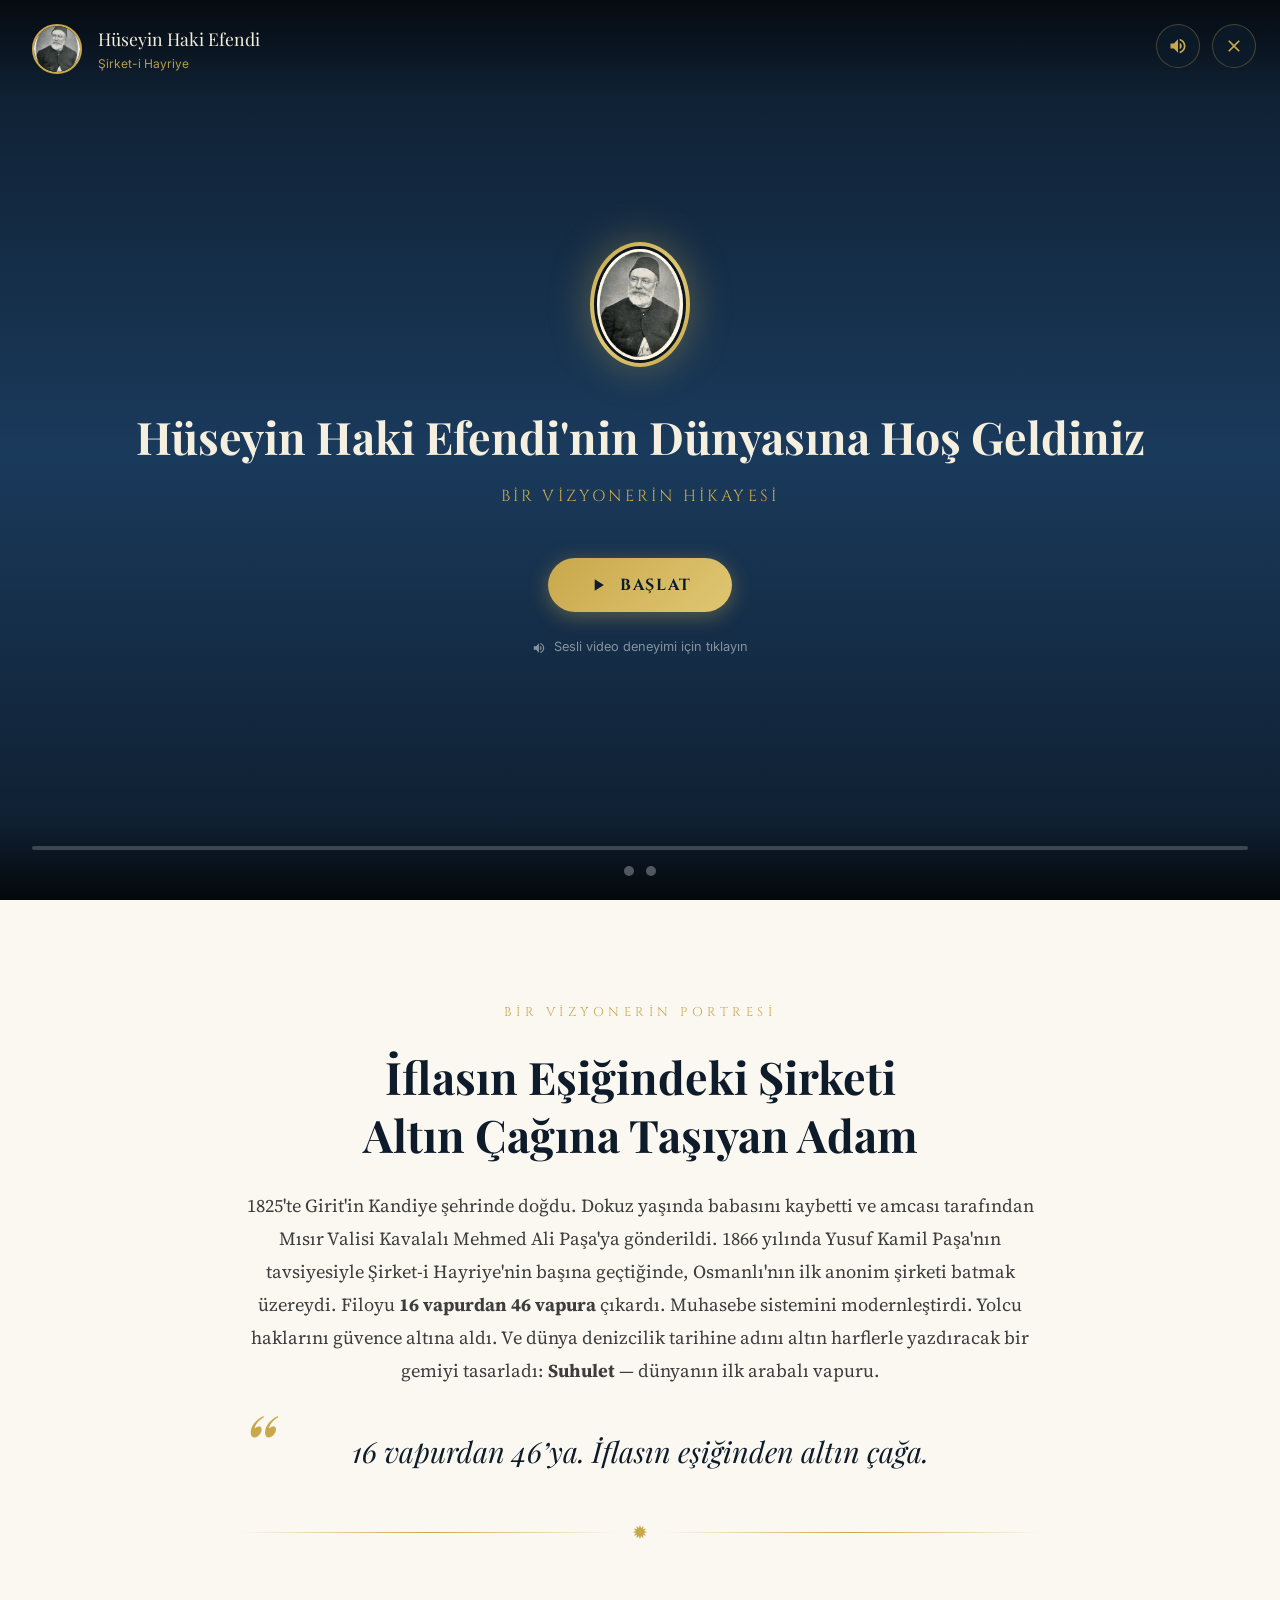
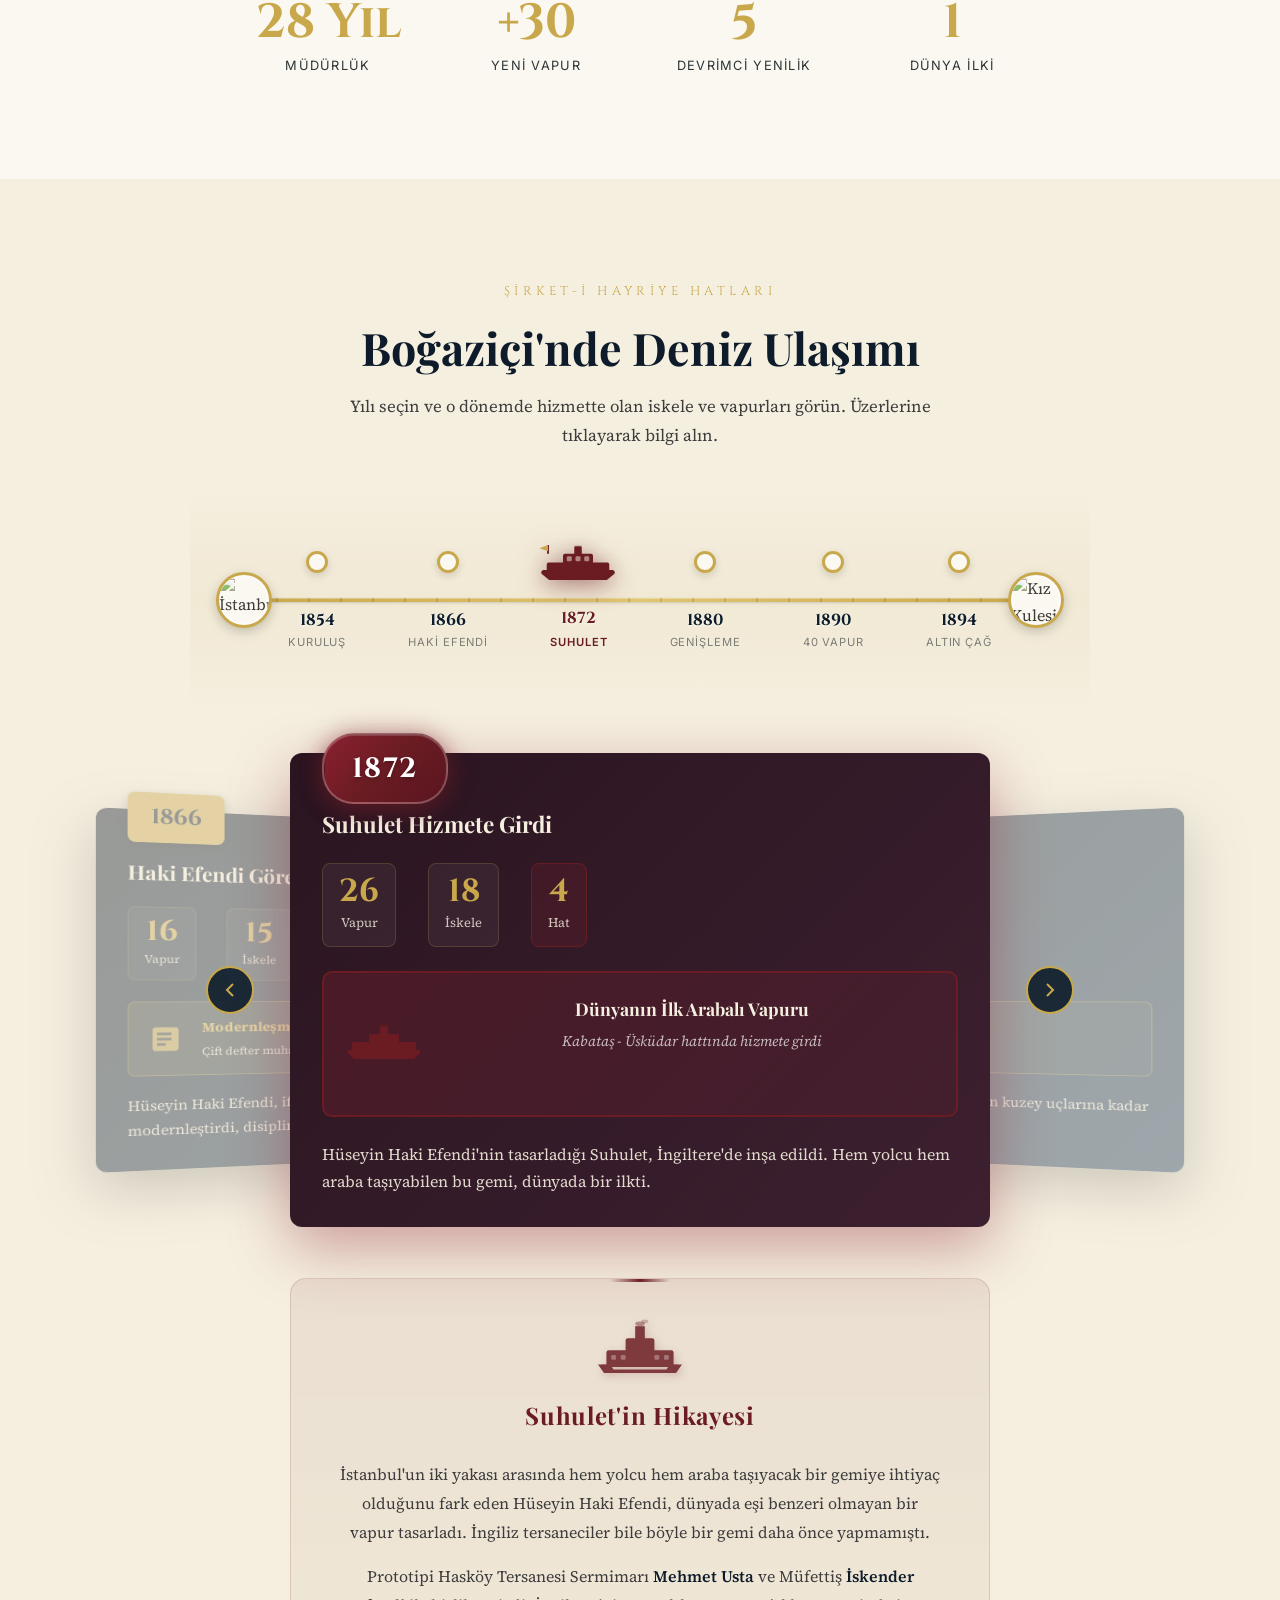
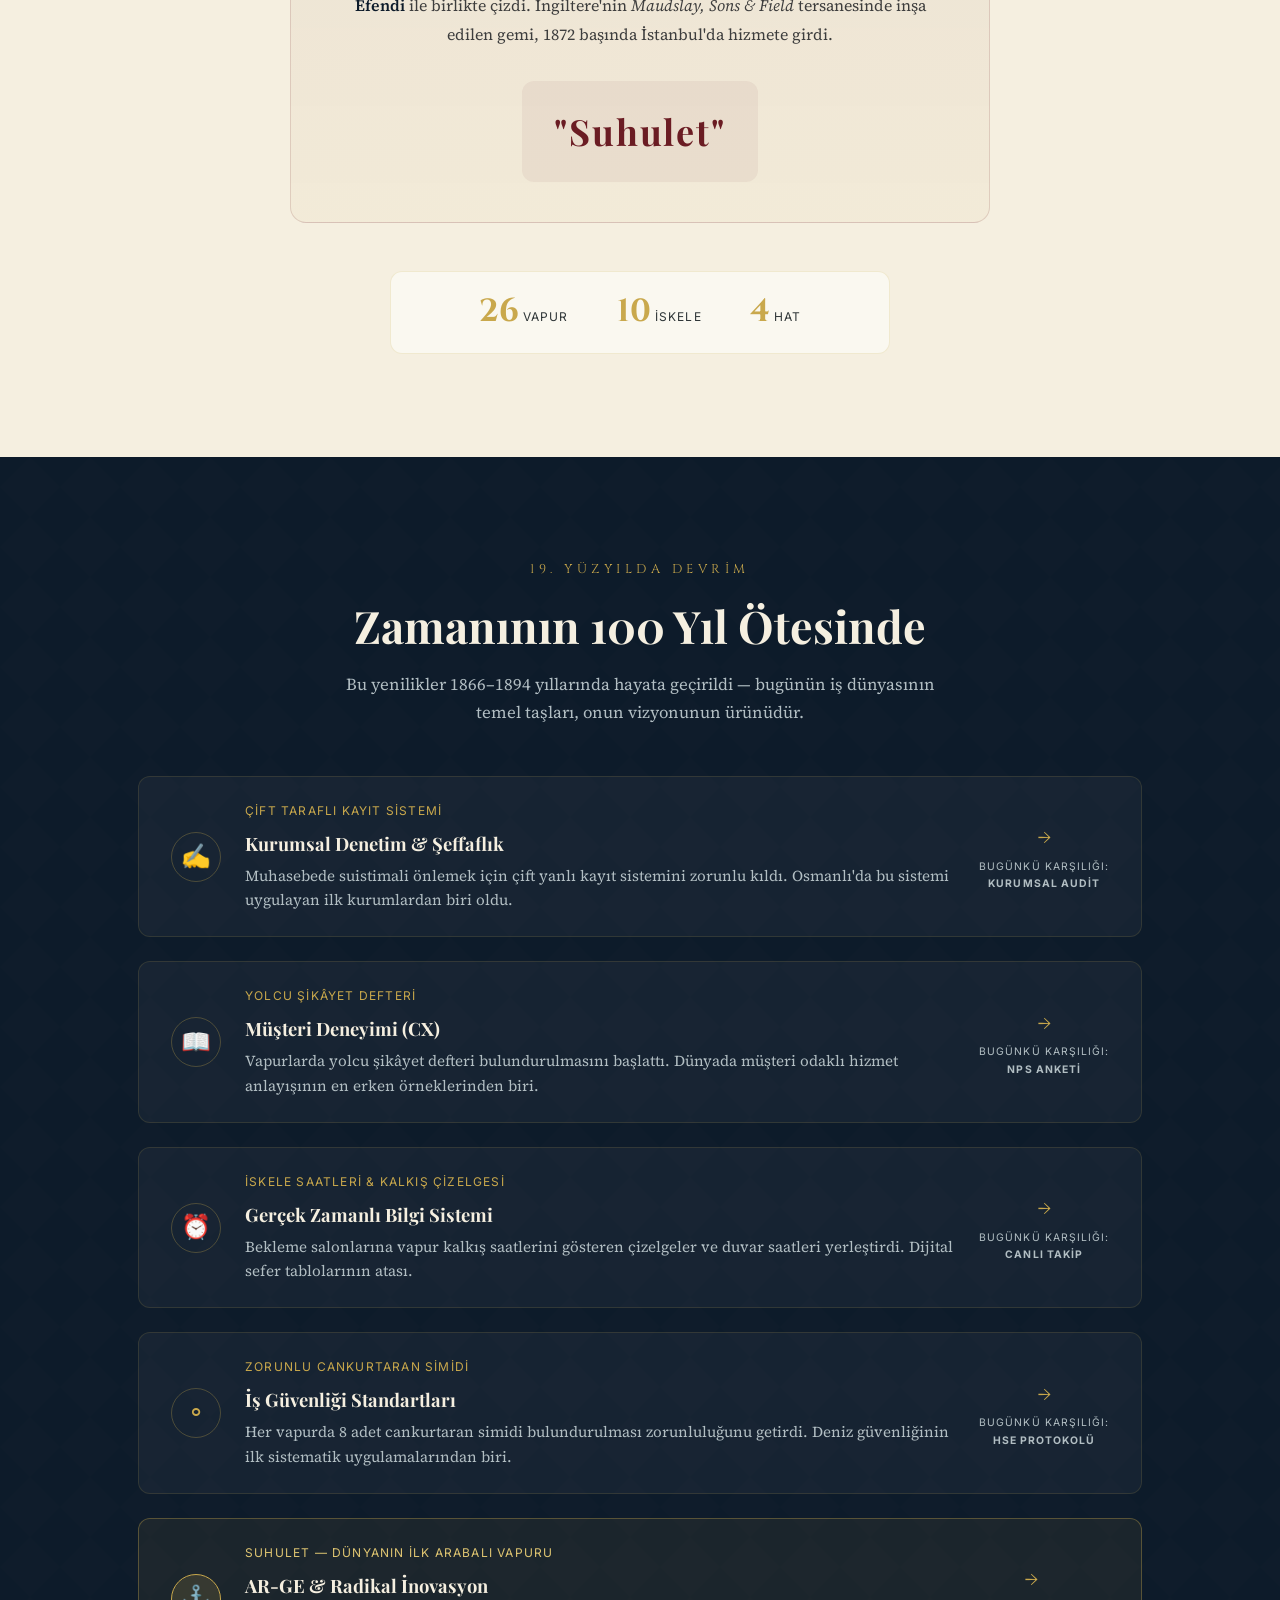
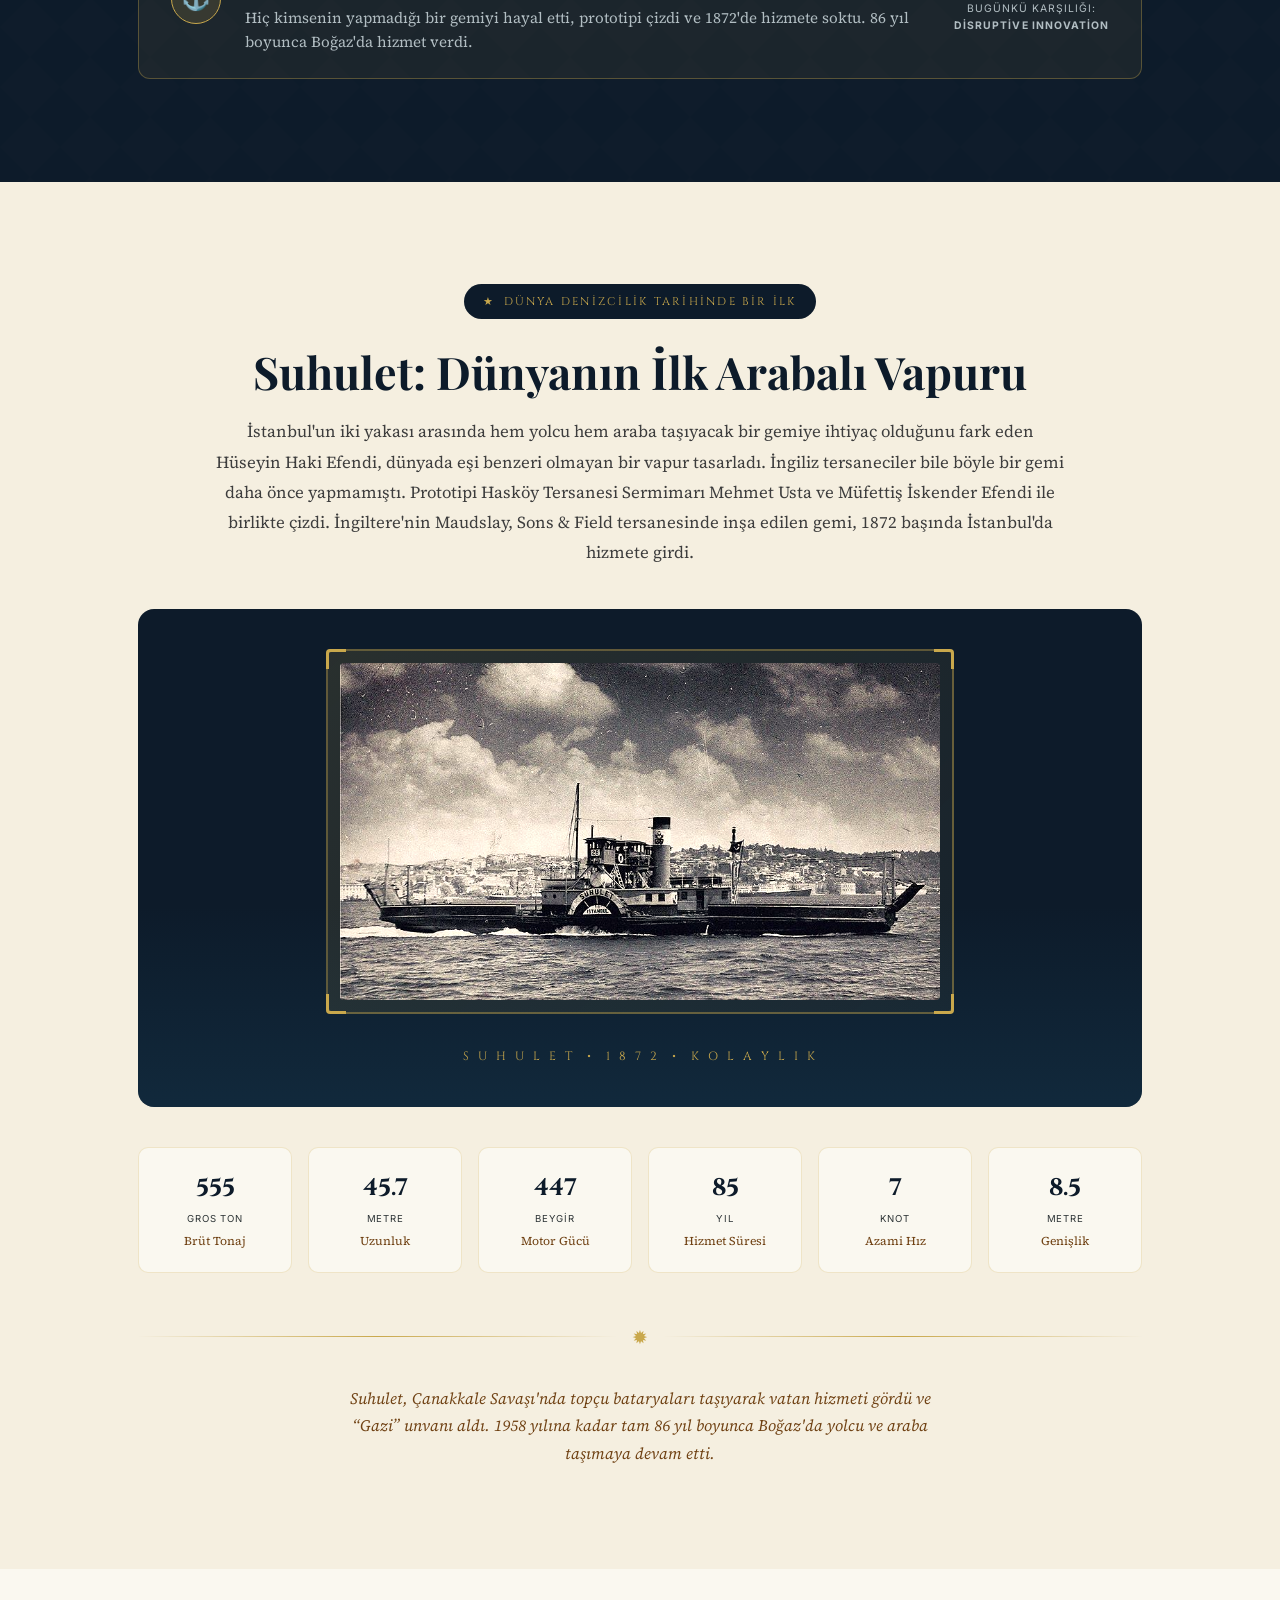
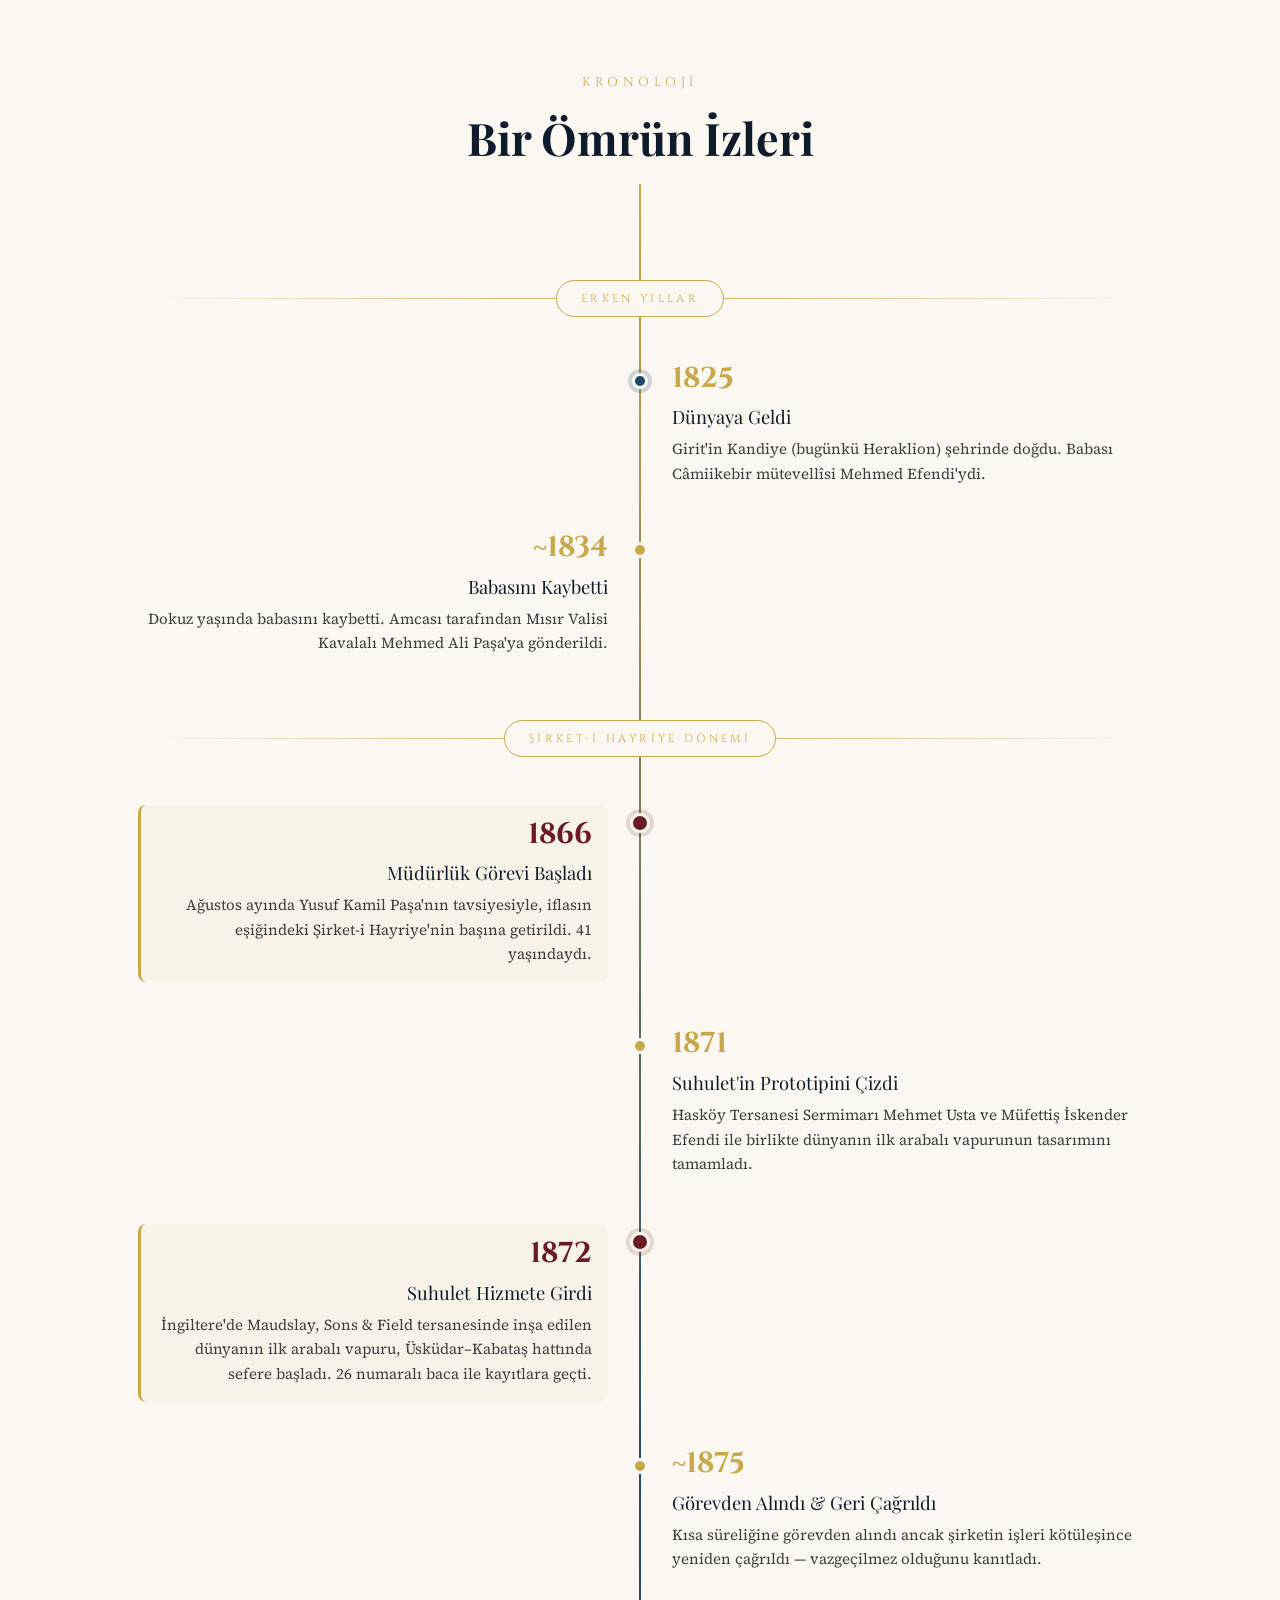
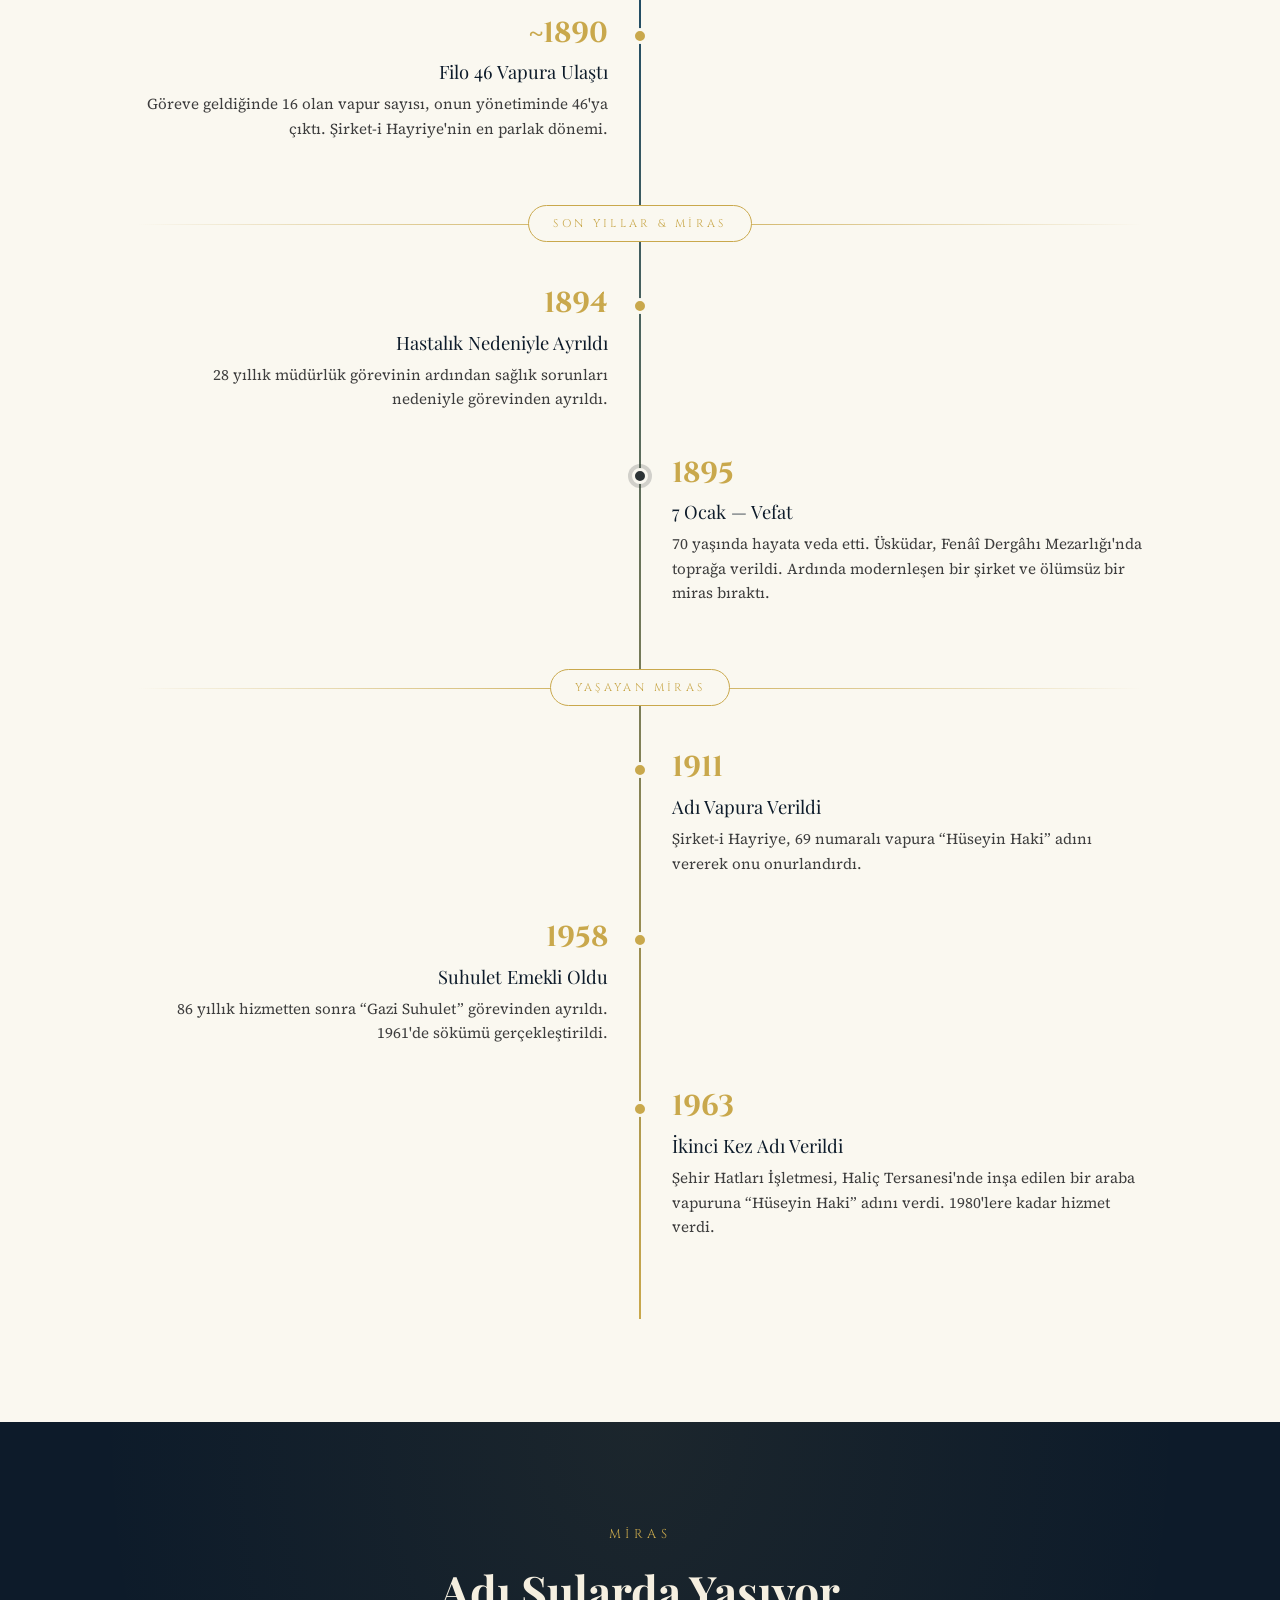
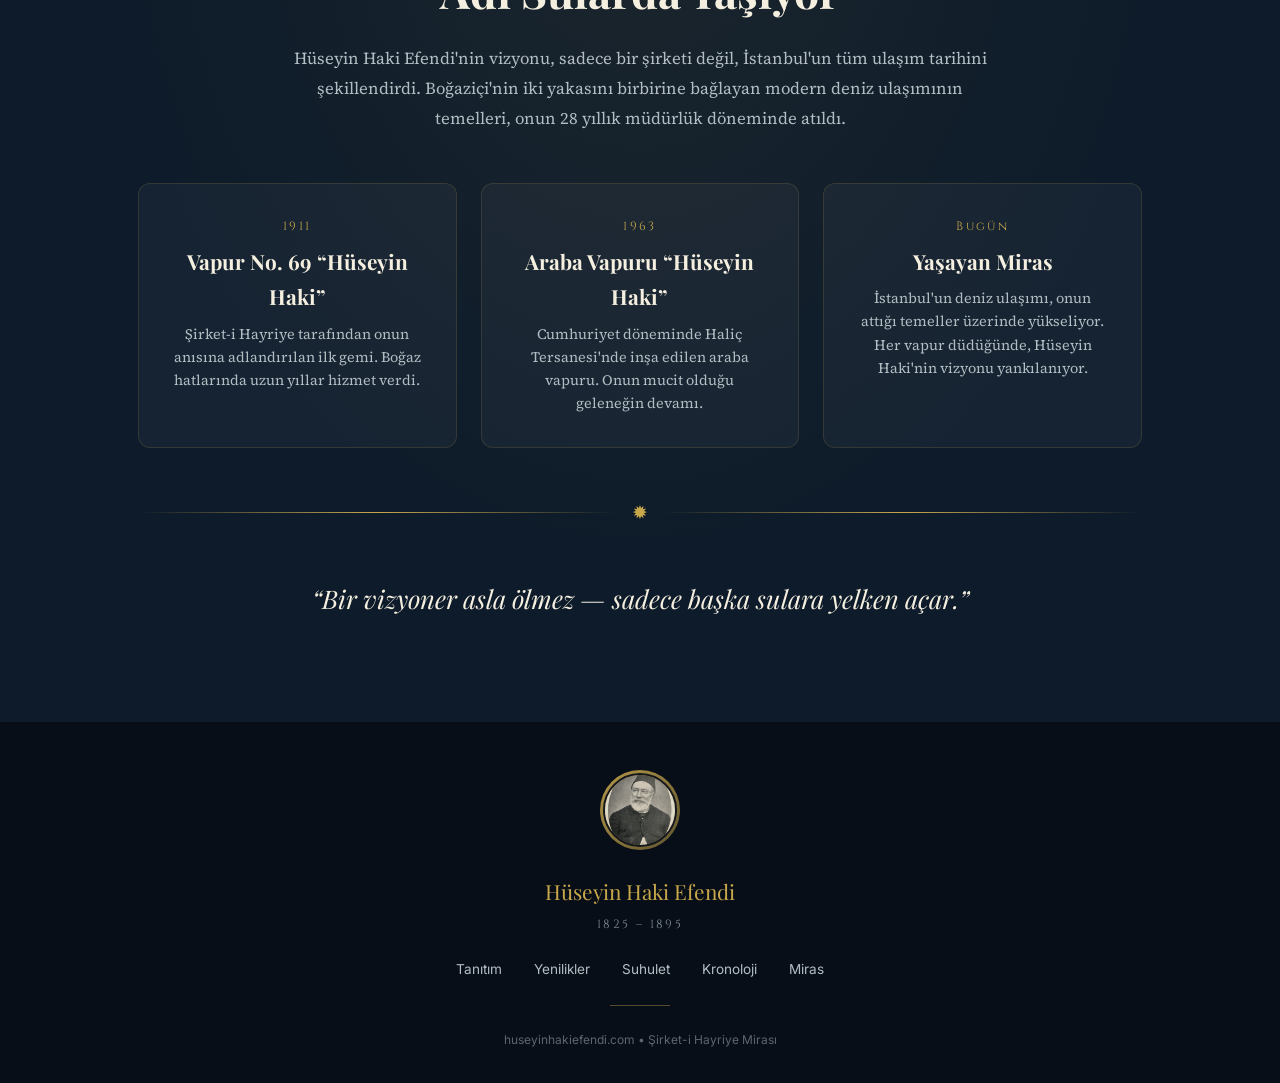
==== commit d1578d6f: "Video gallery: show on every refresh, change button text - Changed "Deneyimi Başlat" to "Başlat" - R" ====
--- a/index.html
+++ b/index.html
@@ -81,7 +81,7 @@
         <svg viewBox="0 0 24 24" fill="currentColor">
           <path d="M8 5v14l11-7z"/>
         </svg>
-        Deneyimi Başlat
+        Başlat
       </button>
       <p class="welcome-hint">
         <svg viewBox="0 0 24 24" fill="currentColor">
--- a/css/style.css
+++ b/css/style.css
@@ -439,8 +439,8 @@
 }
 
 .portrait-frame {
-  width: 160px;
-  height: 160px;
+  width: 150px;
+  height: 185px;
   border-radius: 50%;
   padding: 4px;
   background: linear-gradient(135deg, var(--gold), var(--gold-light), var(--gold));
@@ -454,10 +454,10 @@
   width: 100%;
   height: 100%;
   object-fit: cover;
-  object-position: center 15%;
+  object-position: center center;
   border-radius: 50%;
   border: 3px solid var(--navy);
-  filter: sepia(15%) contrast(1.05);
+  filter: sepia(10%) contrast(1.05);
 }
 
 .portrait-glow {
@@ -2687,12 +2687,8 @@
   }
 
   .portrait-frame {
-    width: 130px;
-    height: 130px;
-  }
-
-  .portrait-frame img {
-    object-position: center 15%;
+    width: 120px;
+    height: 150px;
   }
 
   /* Map tablet adjustments */
@@ -2796,12 +2792,8 @@
   }
 
   .portrait-frame {
-    width: 120px;
-    height: 120px;
-  }
-
-  .portrait-frame img {
-    object-position: center 15%;
+    width: 110px;
+    height: 135px;
   }
 
   .hero-scroll {
@@ -3040,7 +3032,7 @@
 
 .welcome-logo-frame {
   width: 100px;
-  height: 100px;
+  height: 125px;
   border-radius: 50%;
   padding: 4px;
   background: linear-gradient(135deg, var(--gold), var(--gold-light), var(--gold));
@@ -3054,7 +3046,7 @@
   object-fit: cover;
   border-radius: 50%;
   border: 3px solid #0d1b2a;
-  filter: sepia(15%) contrast(1.05);
+  filter: sepia(10%) contrast(1.05);
 }
 
 @keyframes welcomeGlow {
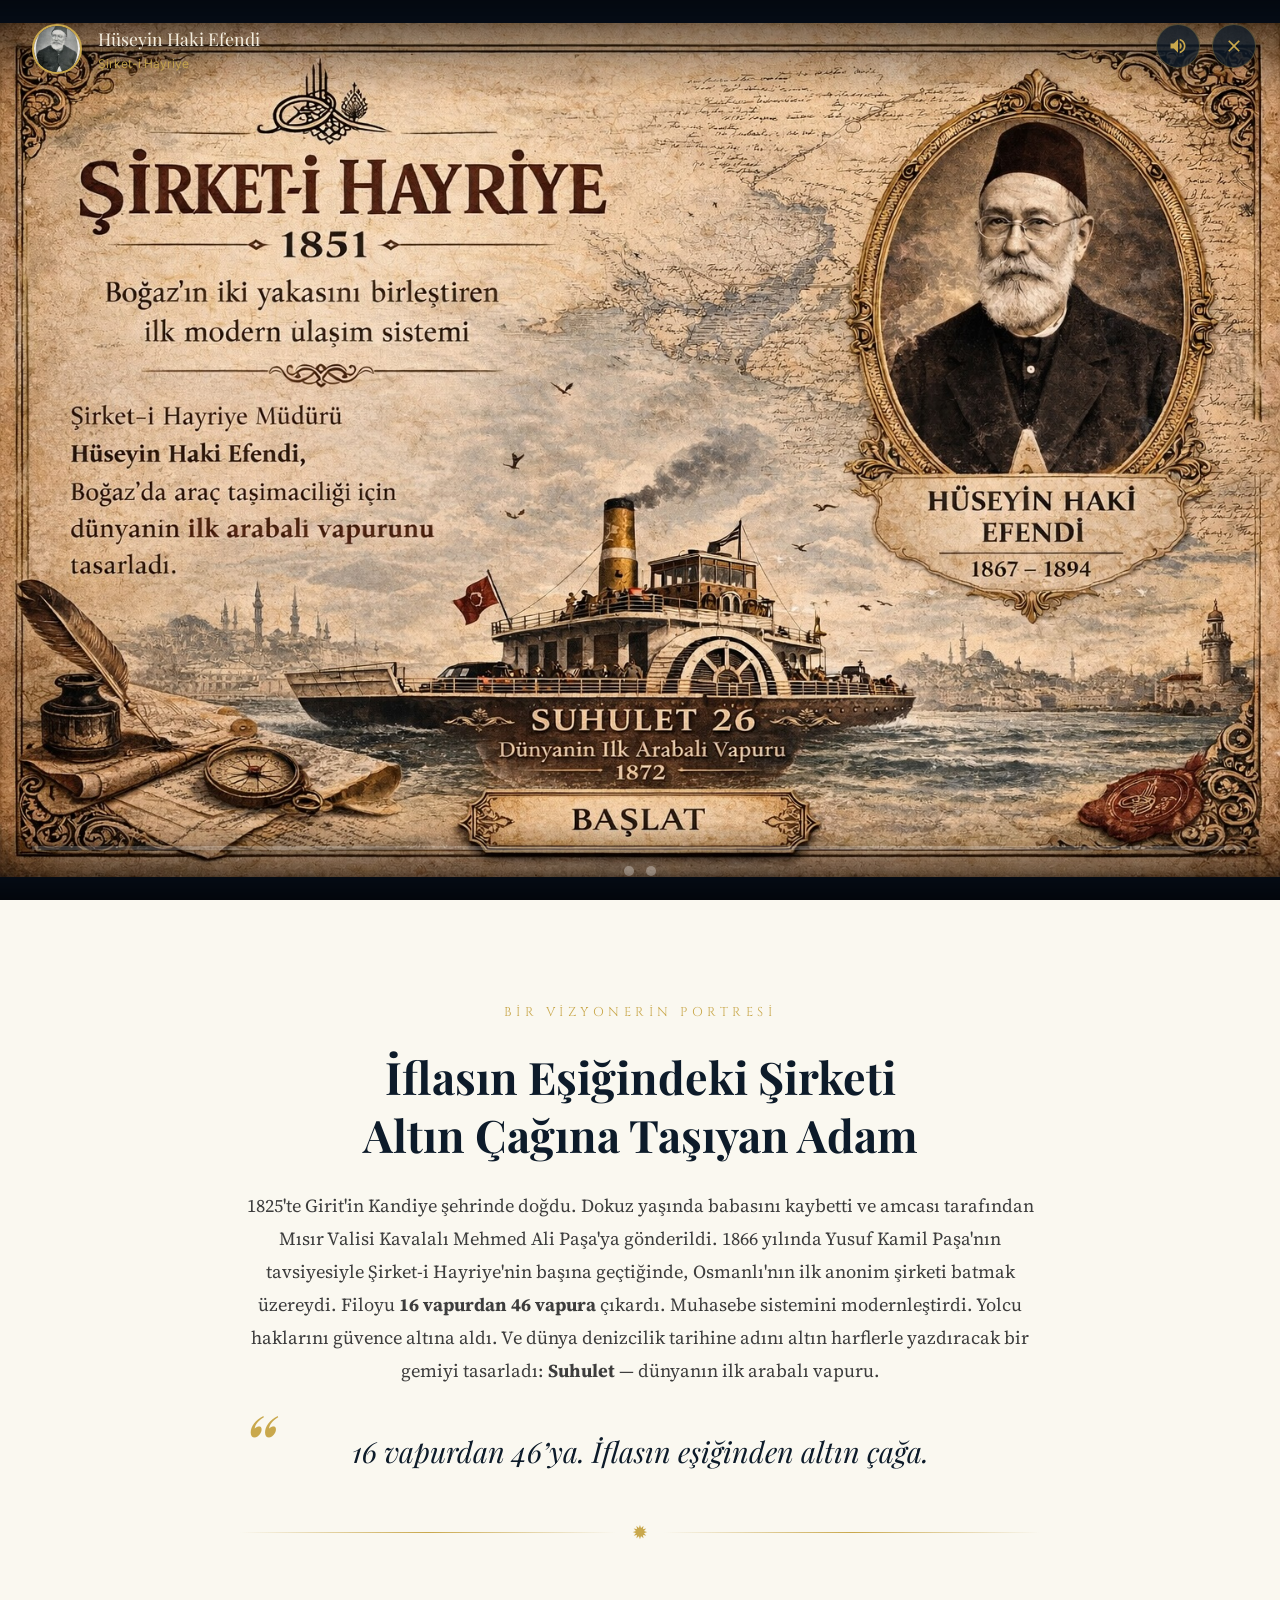
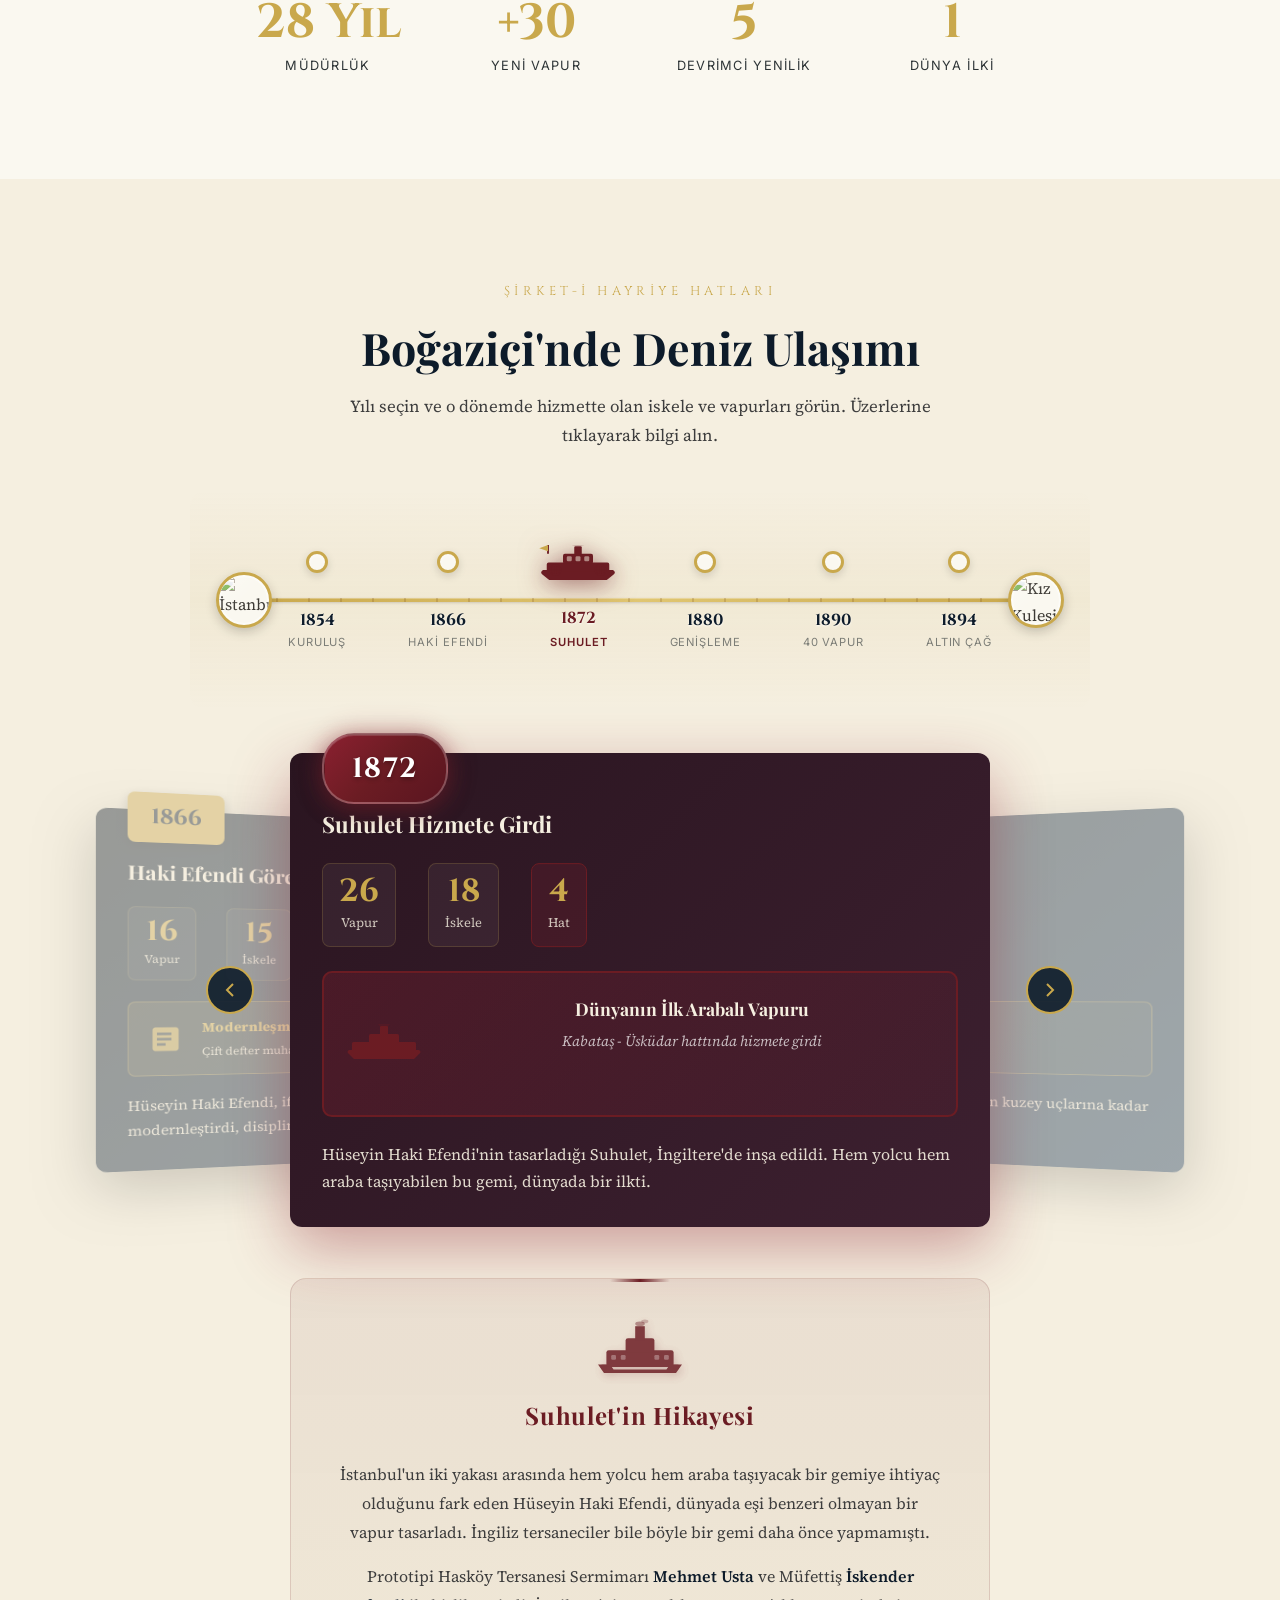
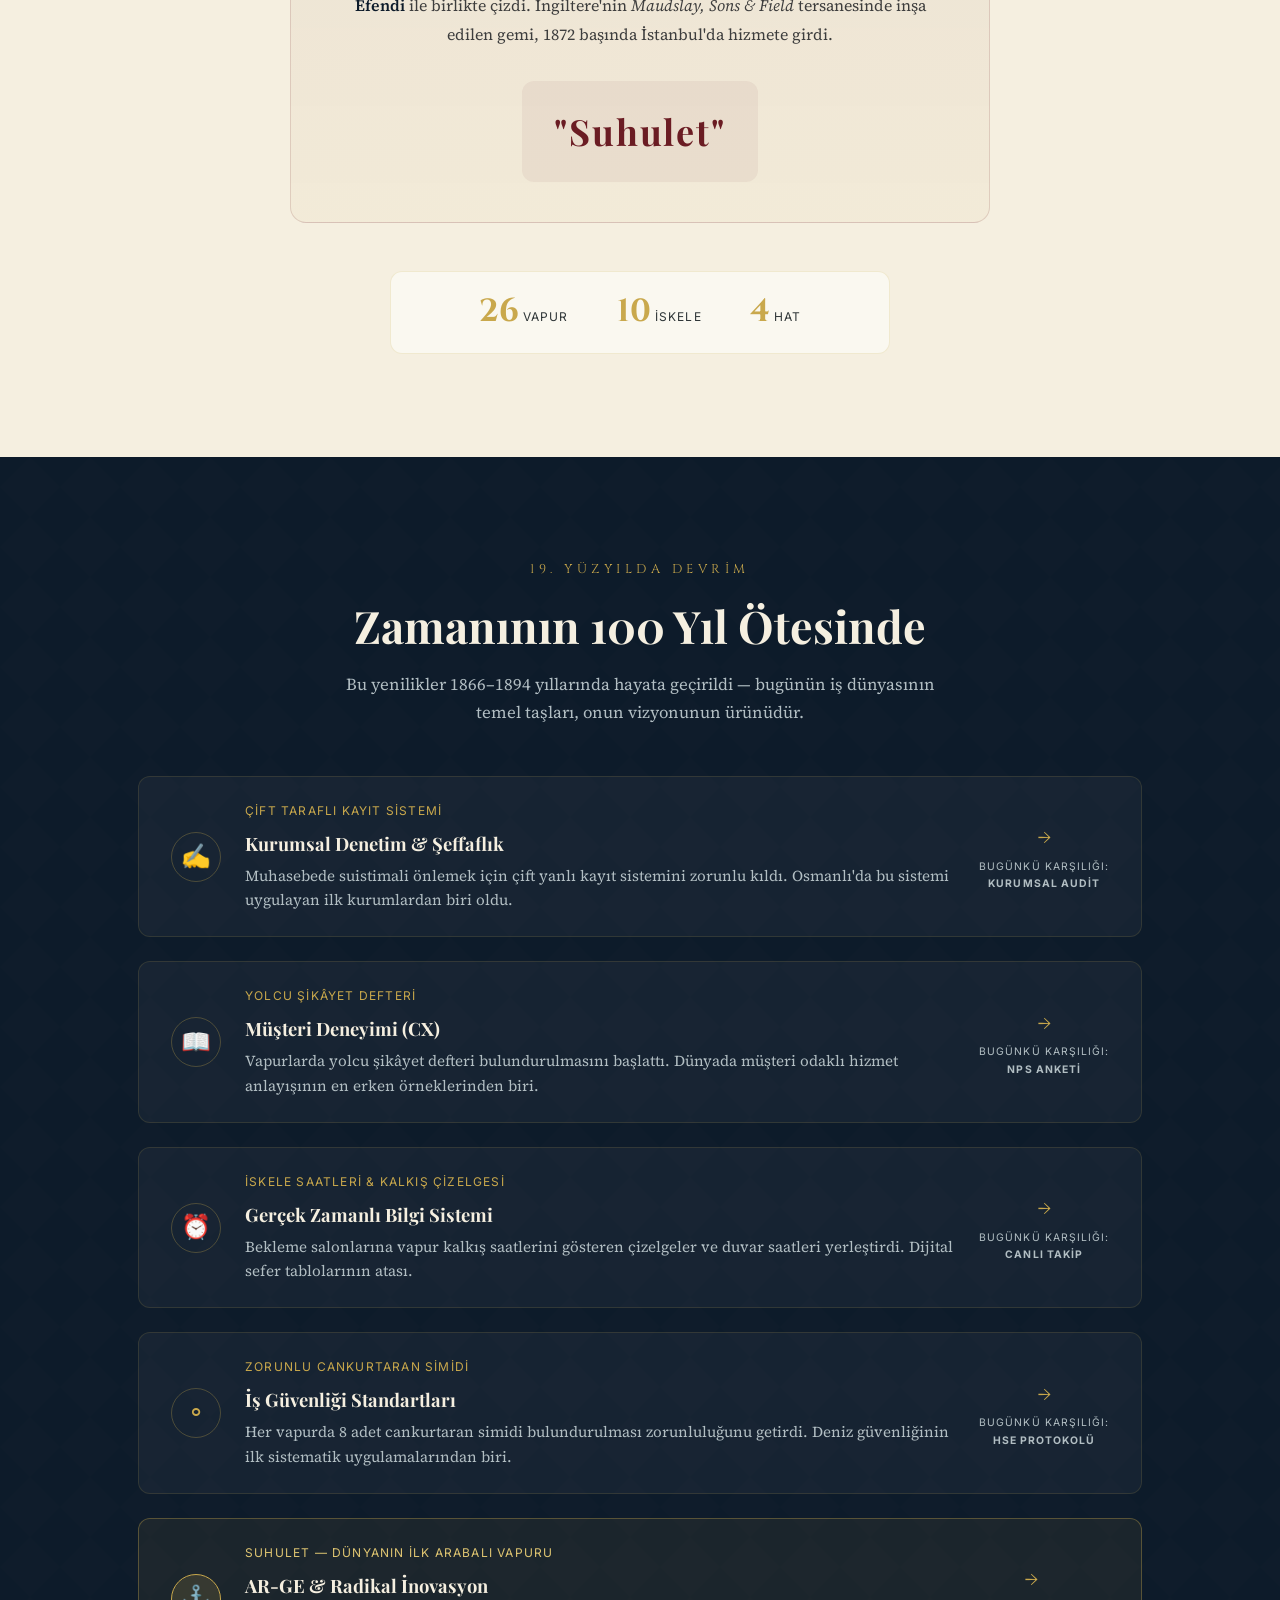
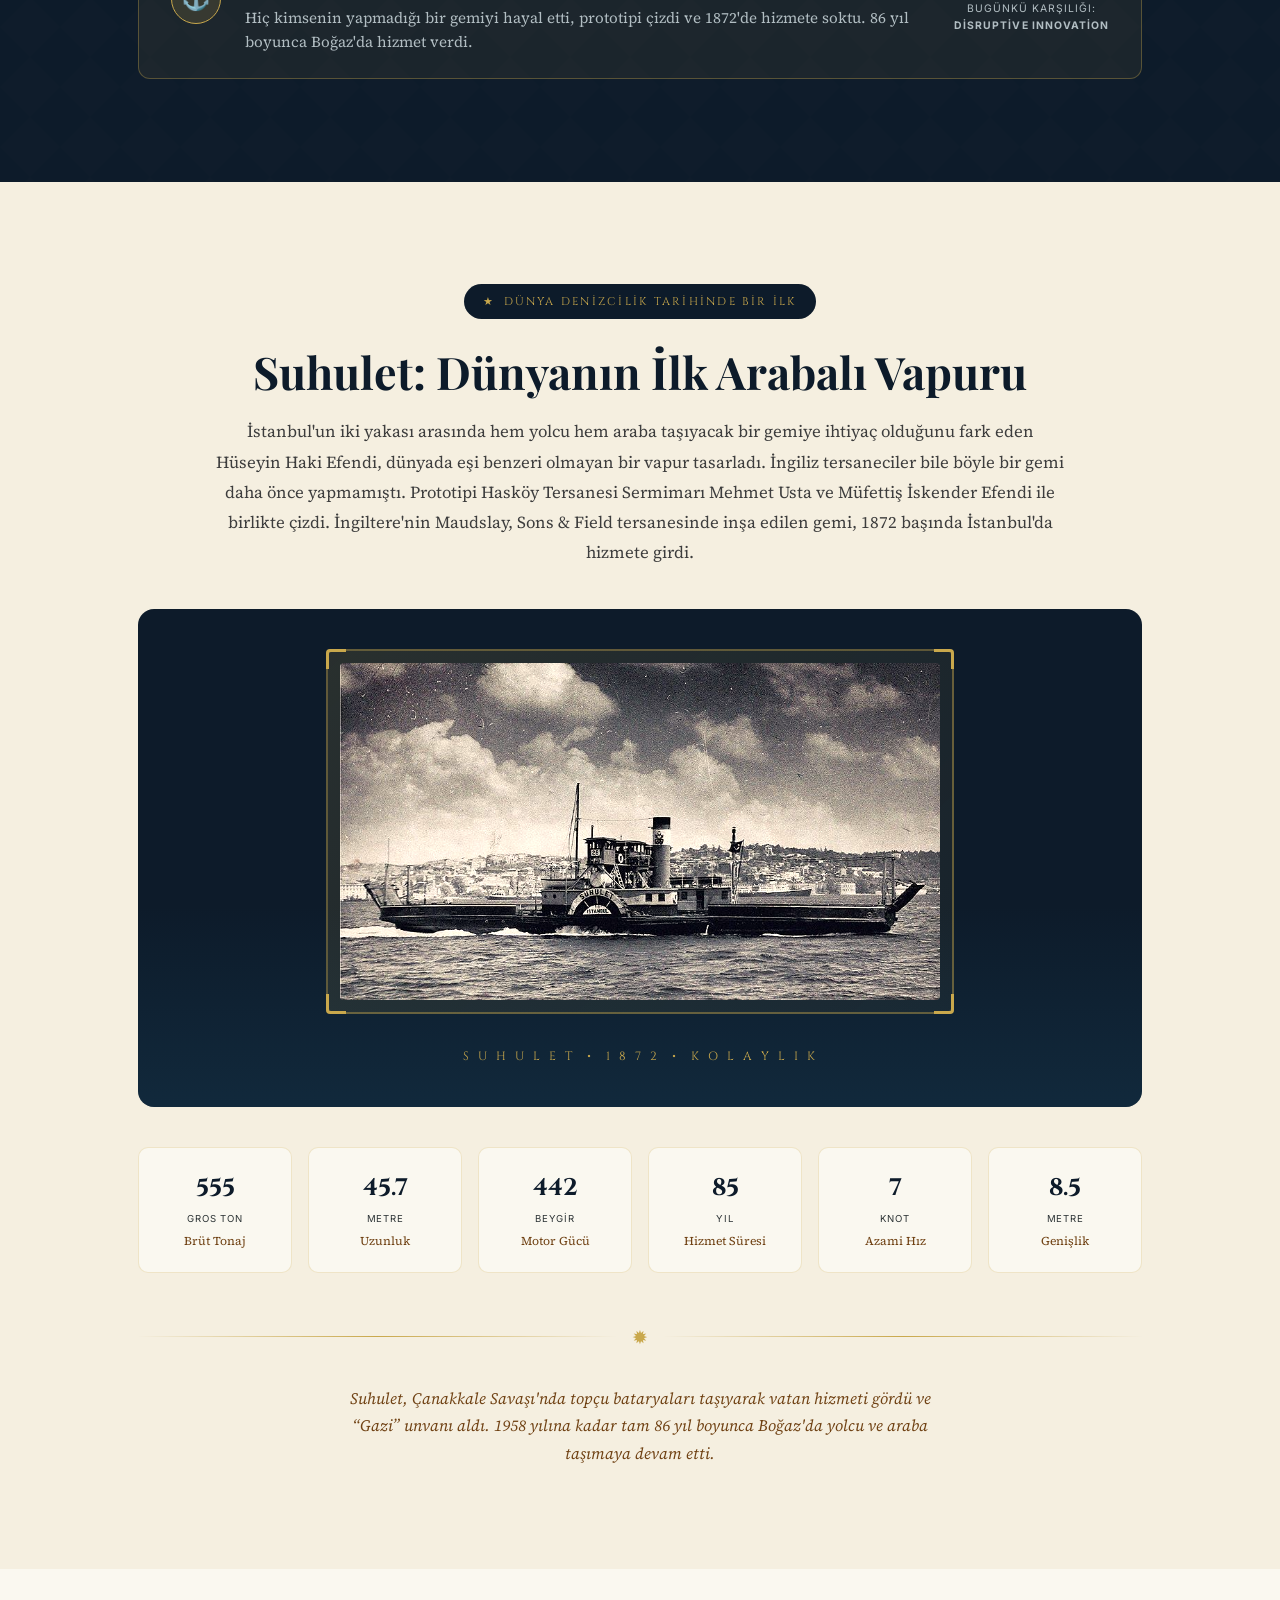
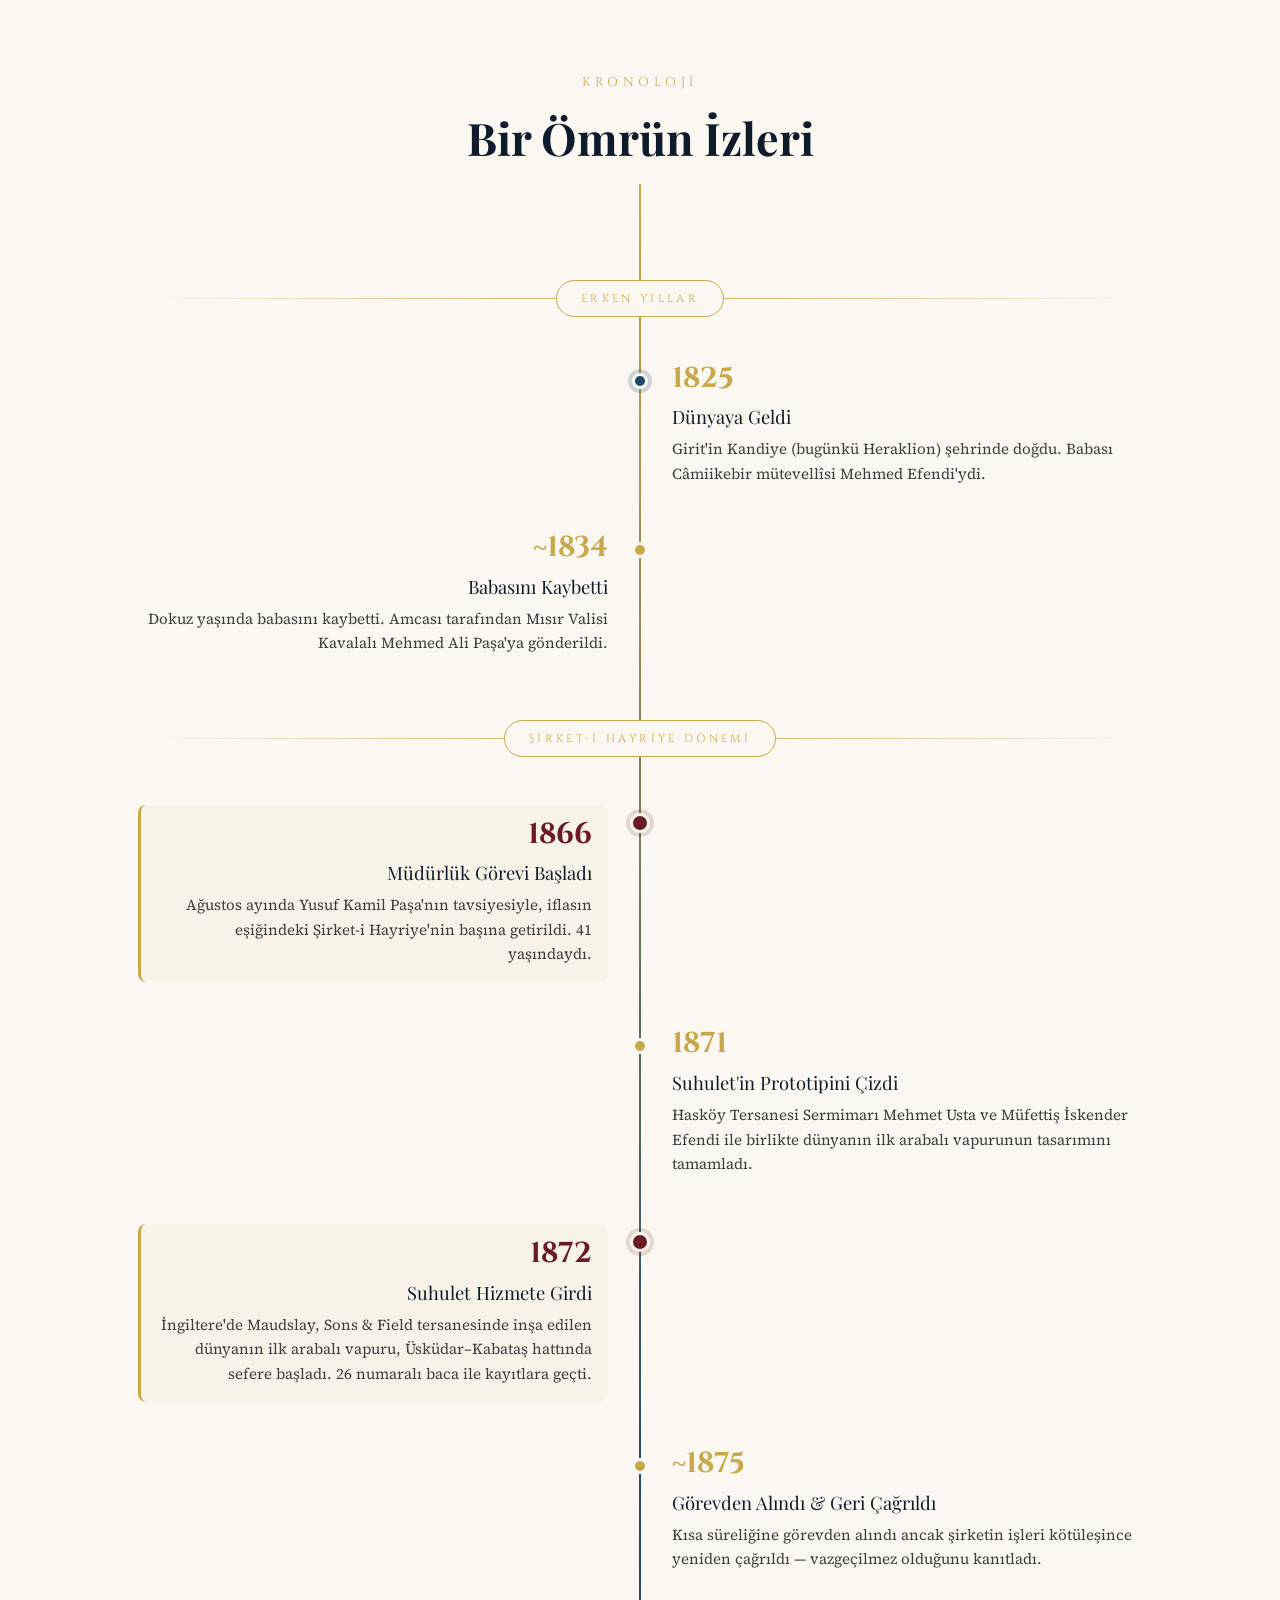
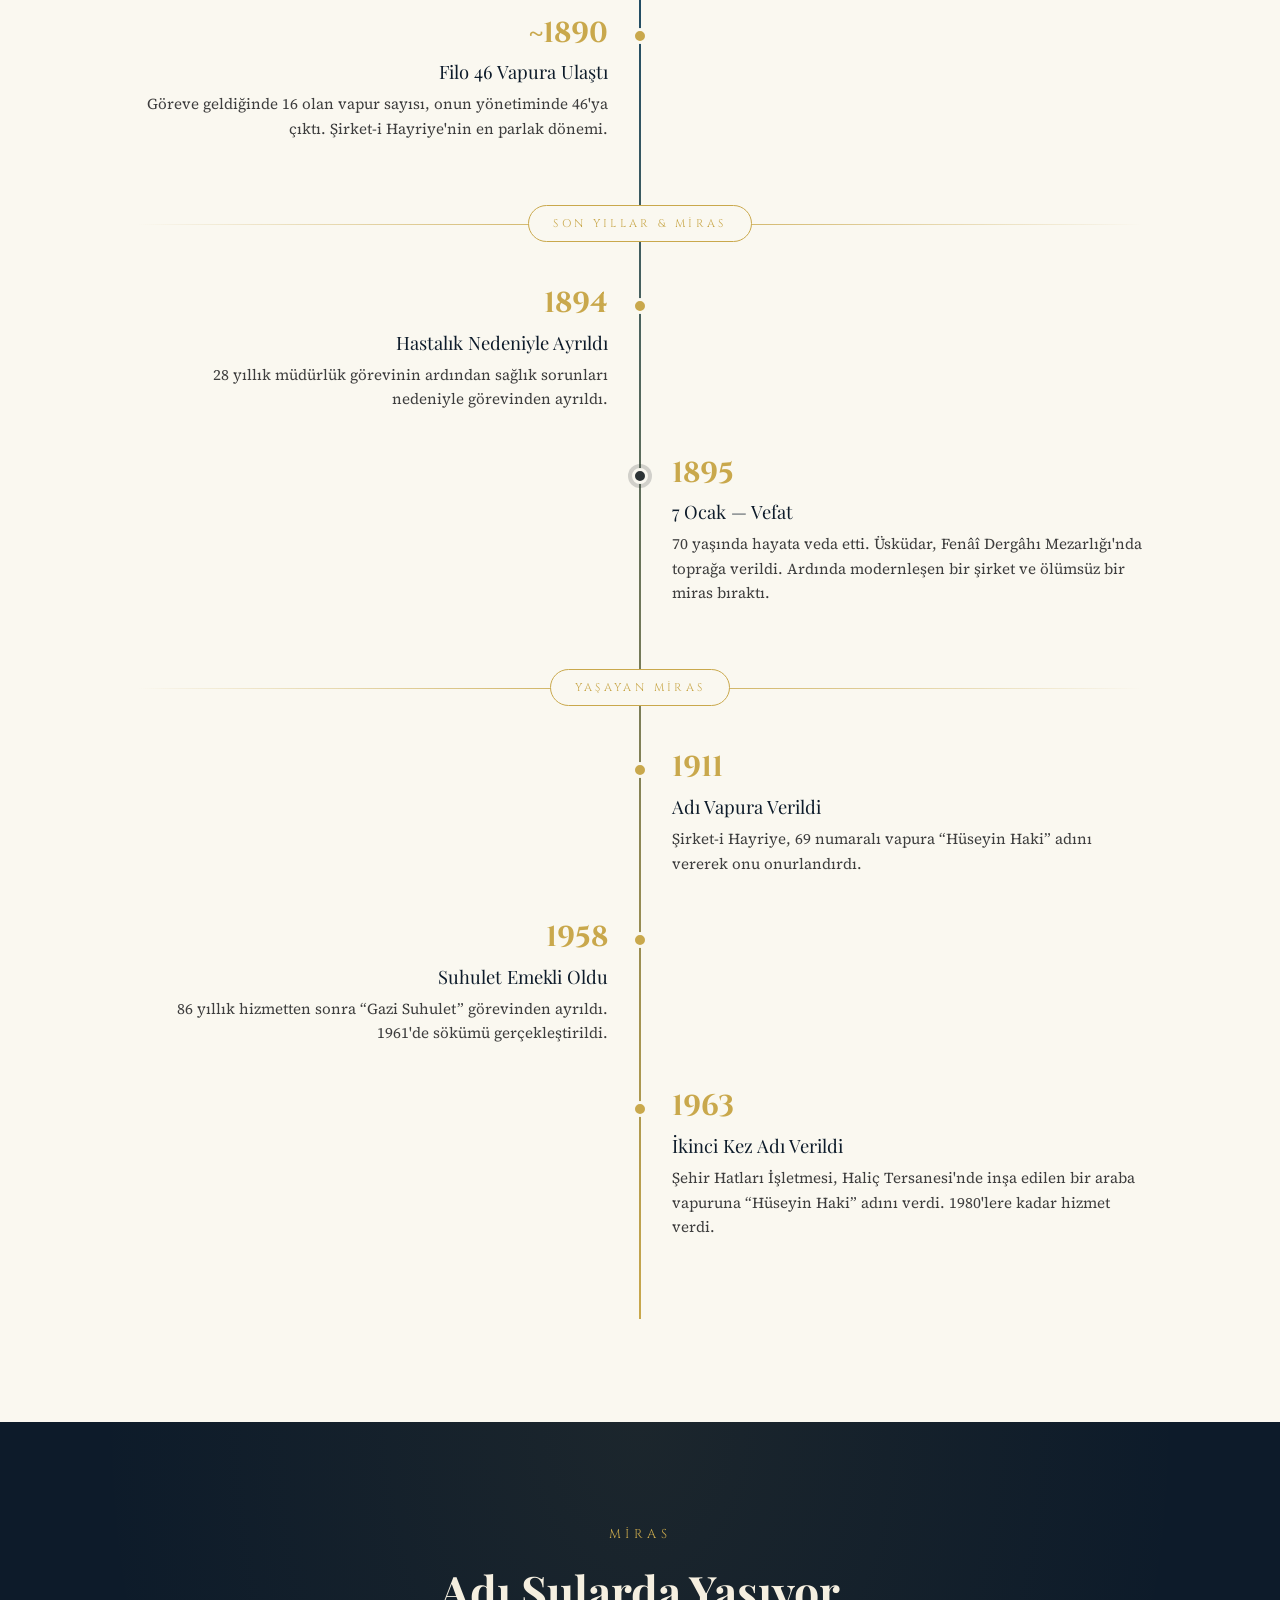
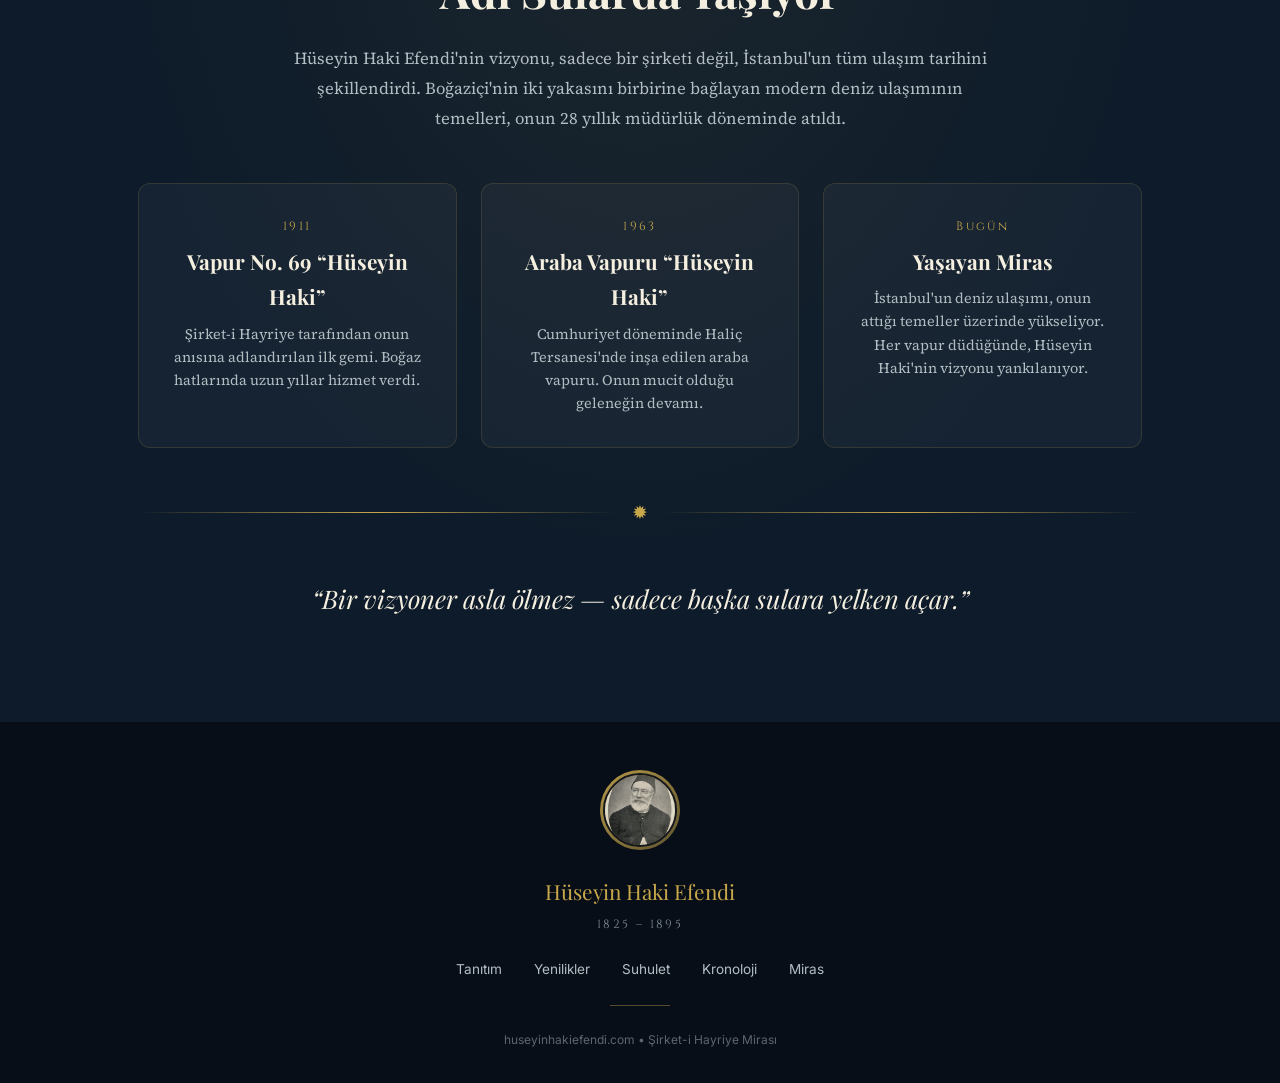
==== commit 8e0b50fa: "Add fullscreen responsive welcome screen with orientation-based images - Add separate landscape/port" ====
--- a/index.html
+++ b/index.html
@@ -68,27 +68,24 @@
        VIDEO GALLERY - Fullscreen Video Experience
        ========================================== -->
   <div class="video-gallery" id="videoGallery">
-    <!-- Welcome Screen -->
-    <div class="video-welcome">
-      <div class="welcome-logo">
-        <div class="welcome-logo-frame">
-          <img src="assets/images/huseyin-haki-efendi.jpg" alt="Hüseyin Haki Efendi">
-        </div>
-      </div>
-      <h2 class="welcome-title">Hüseyin Haki Efendi'nin Dünyasına Hoş Geldiniz</h2>
-      <p class="welcome-subtitle">Bir Vizyonerin Hikayesi</p>
-      <button class="welcome-start-btn" type="button">
-        <svg viewBox="0 0 24 24" fill="currentColor">
-          <path d="M8 5v14l11-7z"/>
-        </svg>
-        Başlat
-      </button>
-      <p class="welcome-hint">
-        <svg viewBox="0 0 24 24" fill="currentColor">
-          <path d="M3 9v6h4l5 5V4L7 9H3zm13.5 3c0-1.77-1.02-3.29-2.5-4.03v8.05c1.48-.73 2.5-2.25 2.5-4.02zM14 3.23v2.06c2.89.86 5 3.54 5 6.71s-2.11 5.85-5 6.71v2.06c4.01-.91 7-4.49 7-8.77s-2.99-7.86-7-8.77z"/>
-        </svg>
-        Sesli video deneyimi için tıklayın
-      </p>
+    <!-- Welcome Screen - Fullscreen Responsive -->
+    <div class="video-welcome" id="videoWelcome">
+      <!-- Yatay cihazlar için görsel (landscape/desktop) -->
+      <img
+        src="assets/images/welcome-screen.jpg"
+        alt="Hüseyin Haki Efendi - Hoş Geldiniz"
+        class="welcome-image welcome-image-landscape"
+        loading="eager"
+      >
+      <!-- Dikey cihazlar için görsel (portrait/mobile) -->
+      <img
+        src="assets/images/welcome-screen-vertical.png"
+        alt="Hüseyin Haki Efendi - Hoş Geldiniz"
+        class="welcome-image welcome-image-portrait"
+        loading="eager"
+      >
+      <!-- Tam ekran tıklanabilir alan -->
+      <button class="welcome-start-btn-fullscreen" type="button" aria-label="Başlat"></button>
     </div>
 
     <!-- Video Player Container -->
--- a/css/style.css
+++ b/css/style.css
@@ -3007,113 +3007,72 @@
   opacity: 0;
 }
 
-/* Welcome Screen */
+/* Welcome Screen - Fullscreen Responsive */
 .video-welcome {
   position: absolute;
   inset: 0;
   display: flex;
-  flex-direction: column;
   align-items: center;
   justify-content: center;
-  background: linear-gradient(180deg, #0d1b2a 0%, #1a3a5c 50%, #0d1b2a 100%);
+  background: #0a1628;
   z-index: 10;
-  opacity: 1;
-  transition: opacity 0.5s ease;
+  opacity: 0;
+  animation: welcomeFadeIn 0.8s ease forwards;
+  overflow: hidden;
+}
+
+@keyframes welcomeFadeIn {
+  from { opacity: 0; }
+  to { opacity: 1; }
 }
 
 .video-welcome.hidden {
   opacity: 0;
   pointer-events: none;
-}
-
-.welcome-logo {
-  margin-bottom: 2rem;
-}
-
-.welcome-logo-frame {
-  width: 100px;
-  height: 125px;
-  border-radius: 50%;
-  padding: 4px;
-  background: linear-gradient(135deg, var(--gold), var(--gold-light), var(--gold));
-  box-shadow: 0 0 40px rgba(201, 168, 76, 0.4);
-  animation: welcomeGlow 3s ease-in-out infinite;
-}
-
-.welcome-logo-frame img {
+  transition: opacity 0.5s ease;
+}
+
+/* Welcome Images */
+.welcome-image {
+  position: absolute;
   width: 100%;
   height: 100%;
-  object-fit: cover;
-  border-radius: 50%;
-  border: 3px solid #0d1b2a;
-  filter: sepia(10%) contrast(1.05);
-}
-
-@keyframes welcomeGlow {
-  0%, 100% { box-shadow: 0 0 40px rgba(201, 168, 76, 0.4); }
-  50% { box-shadow: 0 0 60px rgba(201, 168, 76, 0.6); }
-}
-
-.welcome-title {
-  font-family: var(--font-display);
-  font-size: clamp(1.8rem, 4vw, 2.8rem);
-  color: var(--cream);
-  text-align: center;
-  margin-bottom: 0.5rem;
-}
-
-.welcome-subtitle {
-  font-family: var(--font-accent);
-  font-size: clamp(0.8rem, 1.5vw, 1rem);
-  letter-spacing: 0.2em;
-  color: var(--gold);
-  text-transform: uppercase;
-  margin-bottom: 3rem;
-}
-
-.welcome-start-btn {
-  display: flex;
-  align-items: center;
-  gap: 0.75rem;
-  background: linear-gradient(135deg, var(--gold), var(--gold-light));
-  color: var(--navy);
-  font-family: var(--font-accent);
-  font-size: 1rem;
-  font-weight: 700;
-  letter-spacing: 0.1em;
-  text-transform: uppercase;
-  padding: 1rem 2.5rem;
+  object-fit: contain;
+  object-position: center;
+}
+
+/* Portrait/Mobile - Default (dikey cihazlar) */
+.welcome-image-portrait {
+  display: block;
+}
+
+.welcome-image-landscape {
+  display: none;
+}
+
+/* Landscape/Desktop - Override (yatay cihazlar) */
+@media (orientation: landscape) {
+  .welcome-image-portrait {
+    display: none;
+  }
+
+  .welcome-image-landscape {
+    display: block;
+  }
+}
+
+/* Fullscreen clickable button */
+.welcome-start-btn-fullscreen {
+  position: absolute;
+  inset: 0;
+  z-index: 10;
+  cursor: pointer;
+  background: transparent;
   border: none;
-  border-radius: 50px;
-  cursor: pointer;
-  transition: all 0.3s ease;
-  box-shadow: 0 4px 20px rgba(201, 168, 76, 0.4);
-}
-
-.welcome-start-btn:hover {
-  transform: translateY(-3px);
-  box-shadow: 0 8px 30px rgba(201, 168, 76, 0.5);
-}
-
-.welcome-start-btn svg {
-  width: 20px;
-  height: 20px;
-}
-
-.welcome-hint {
-  font-family: var(--font-sans);
-  font-size: 0.8rem;
-  color: var(--mist);
-  margin-top: 1.5rem;
-  opacity: 0.7;
-}
-
-.welcome-hint svg {
-  width: 14px;
-  height: 14px;
-  vertical-align: middle;
-  margin-right: 0.3rem;
-}
+  outline: none;
+  -webkit-tap-highlight-color: transparent;
+}
+
 
 /* Video Player Container */
 .video-player-container {
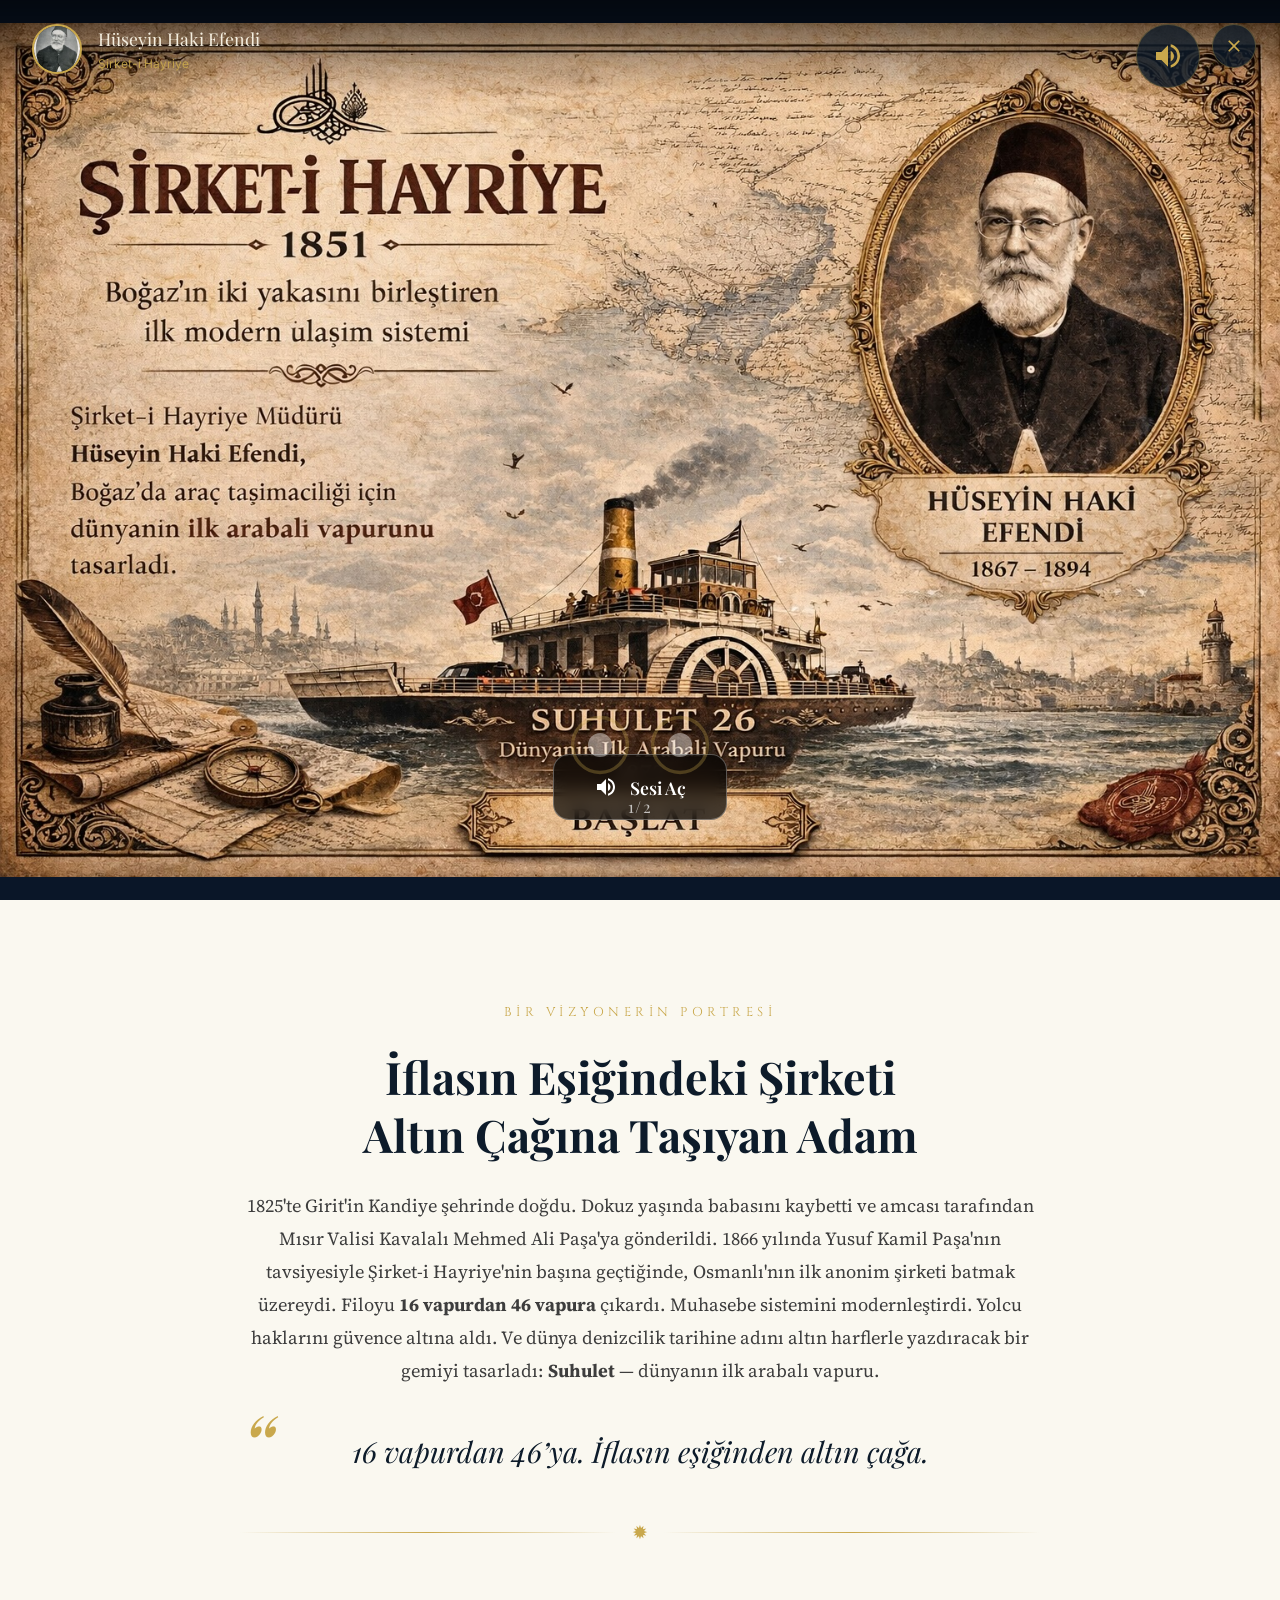
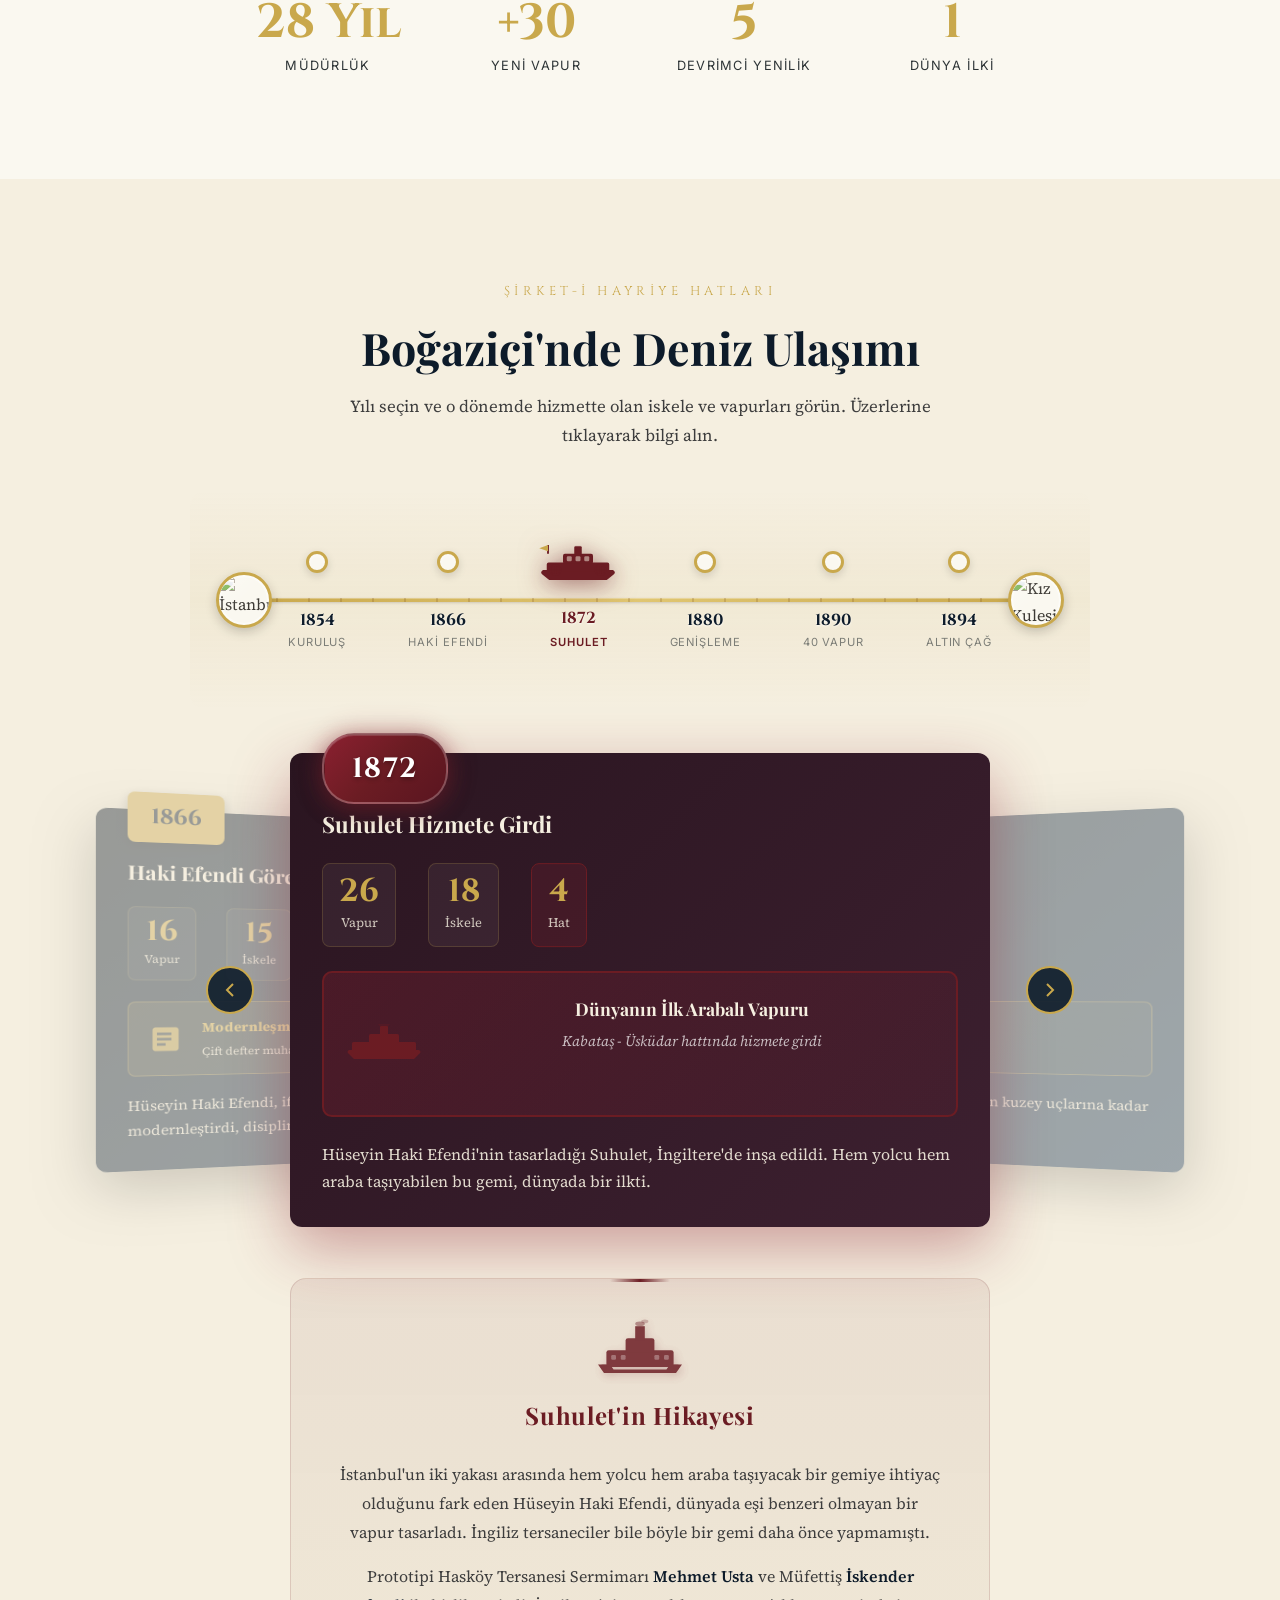
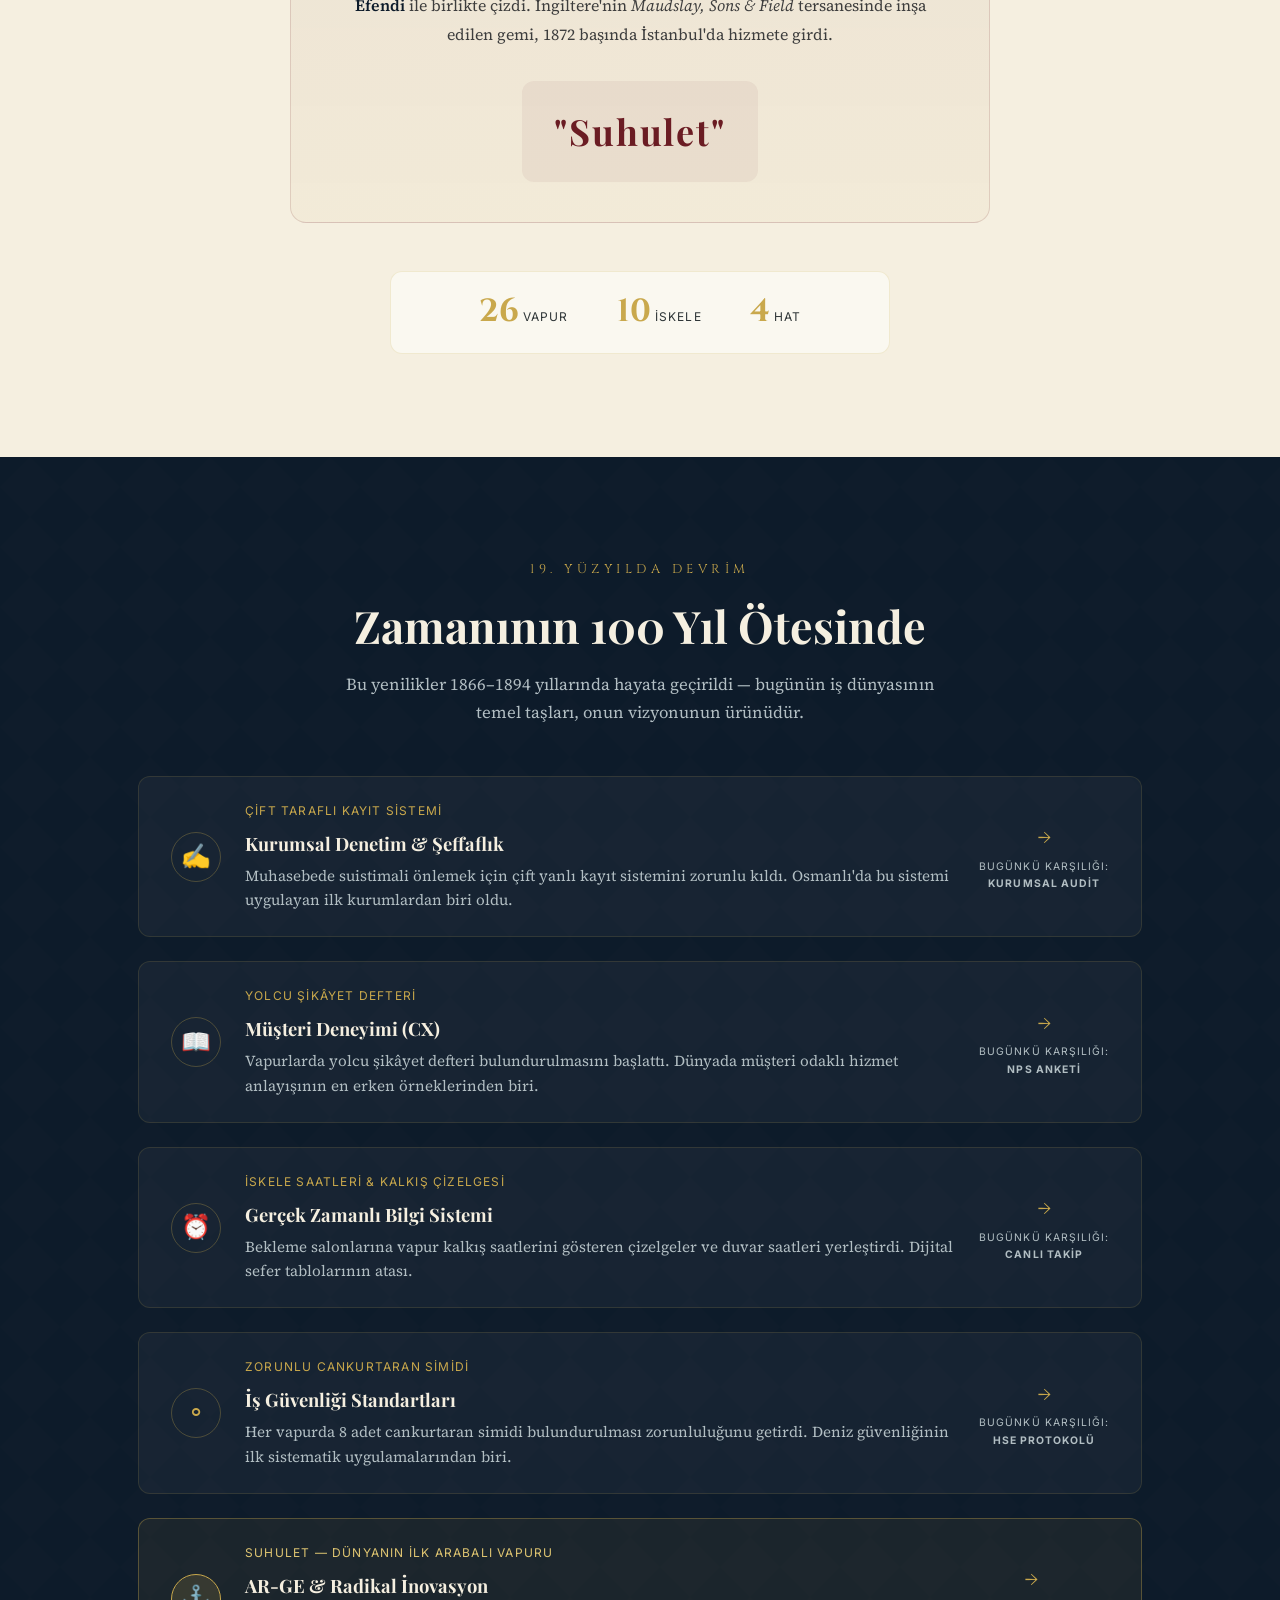
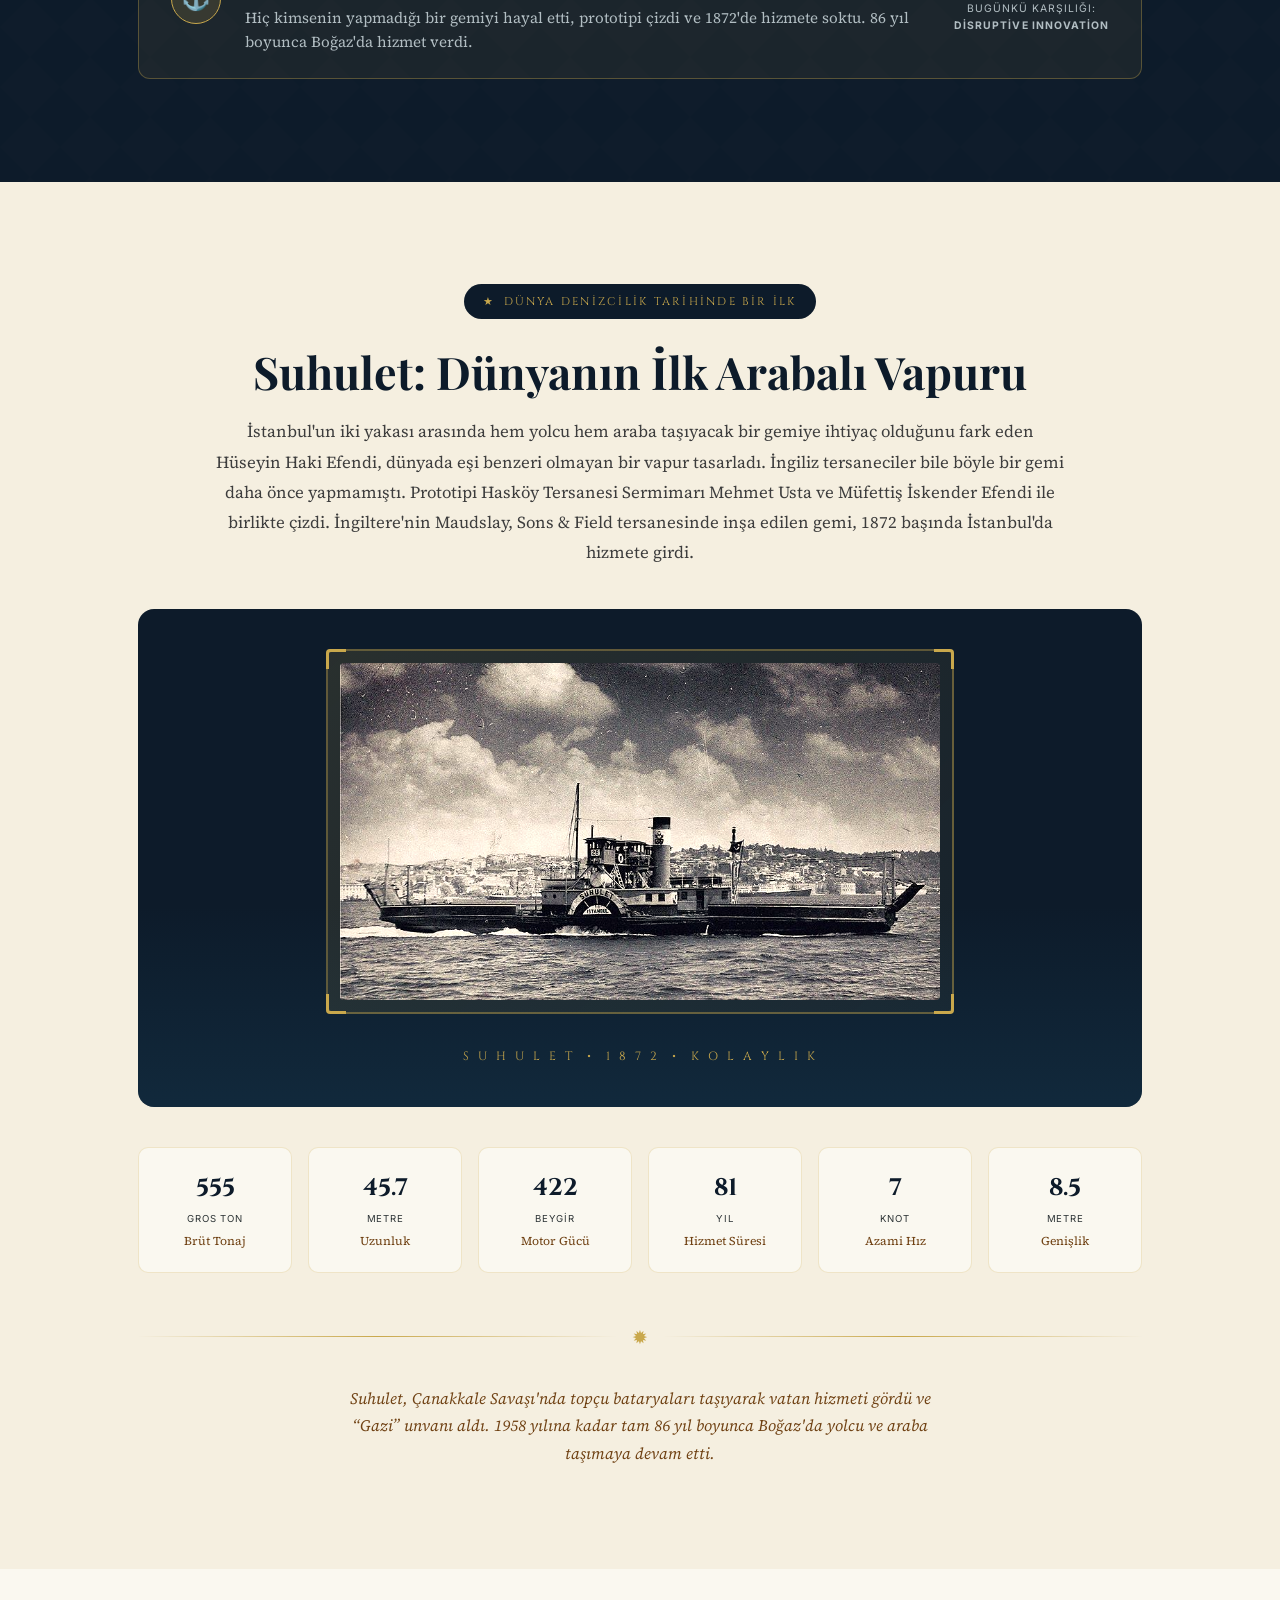
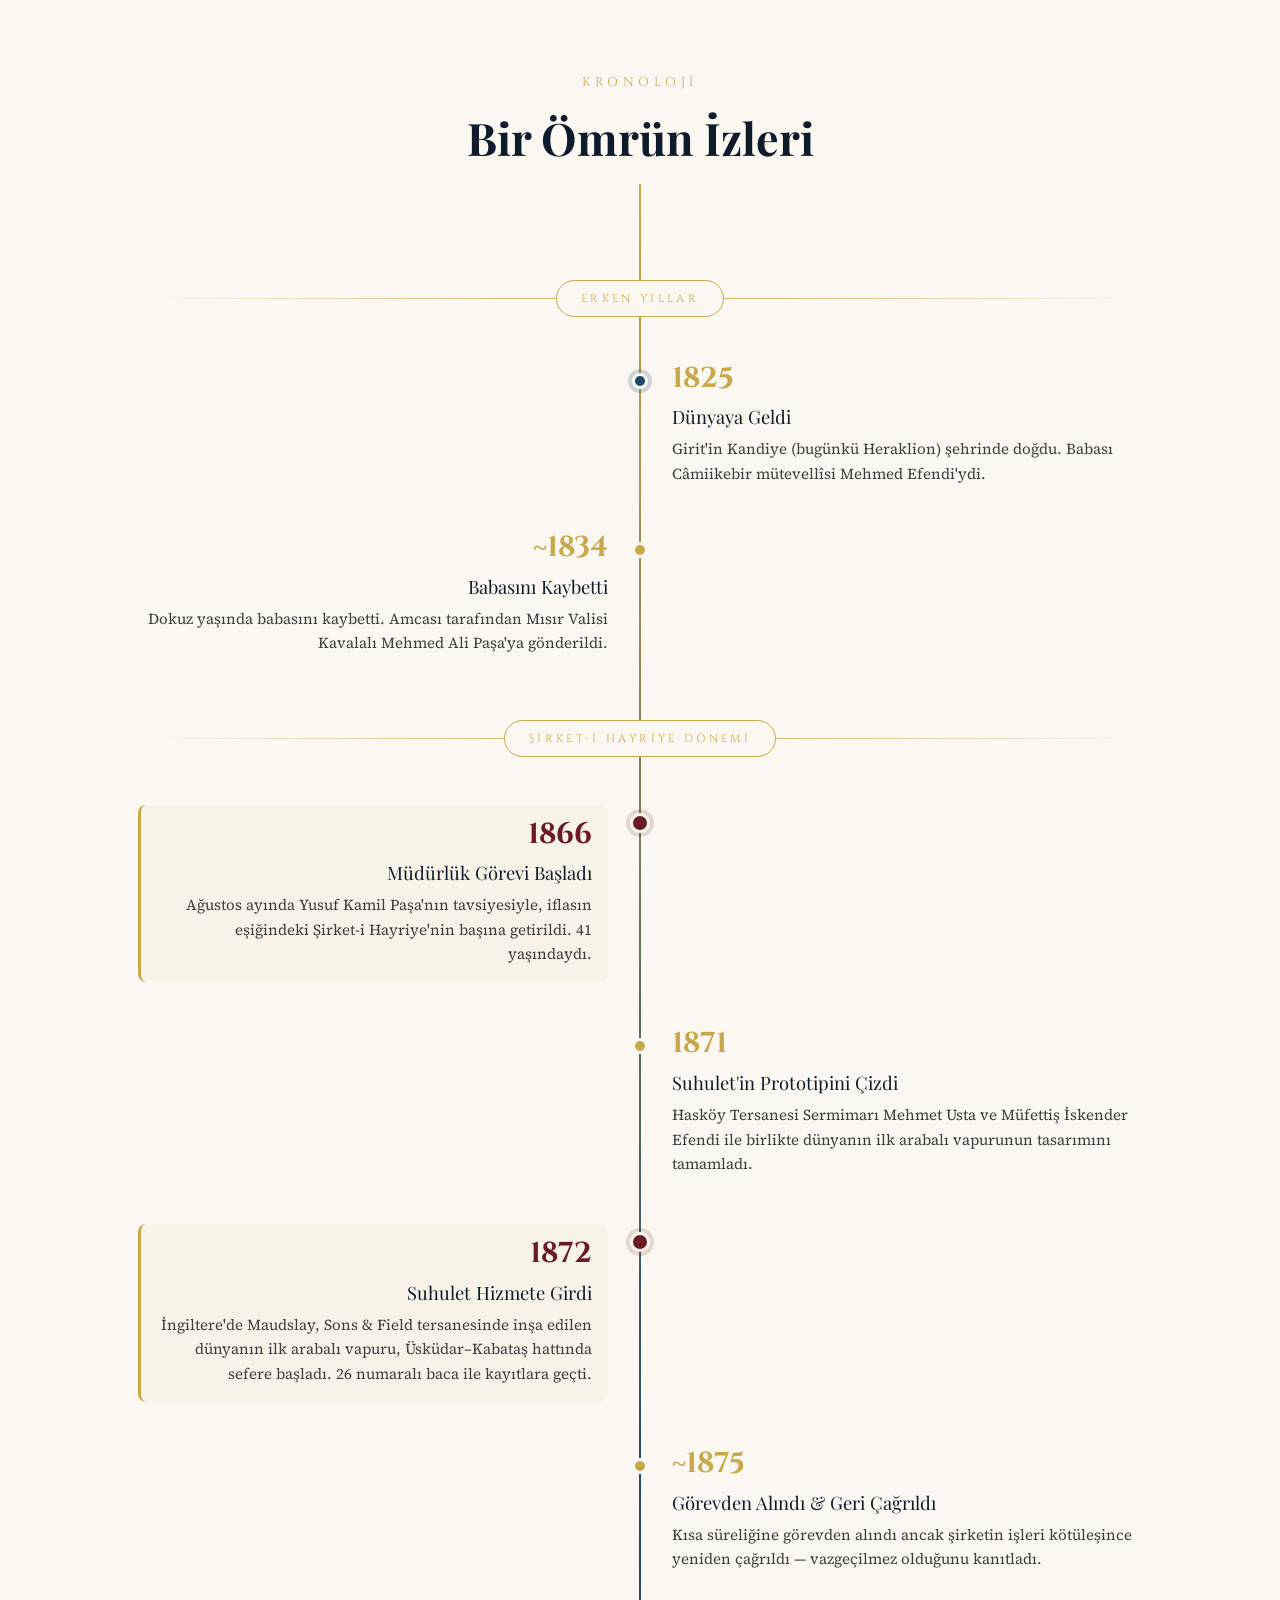
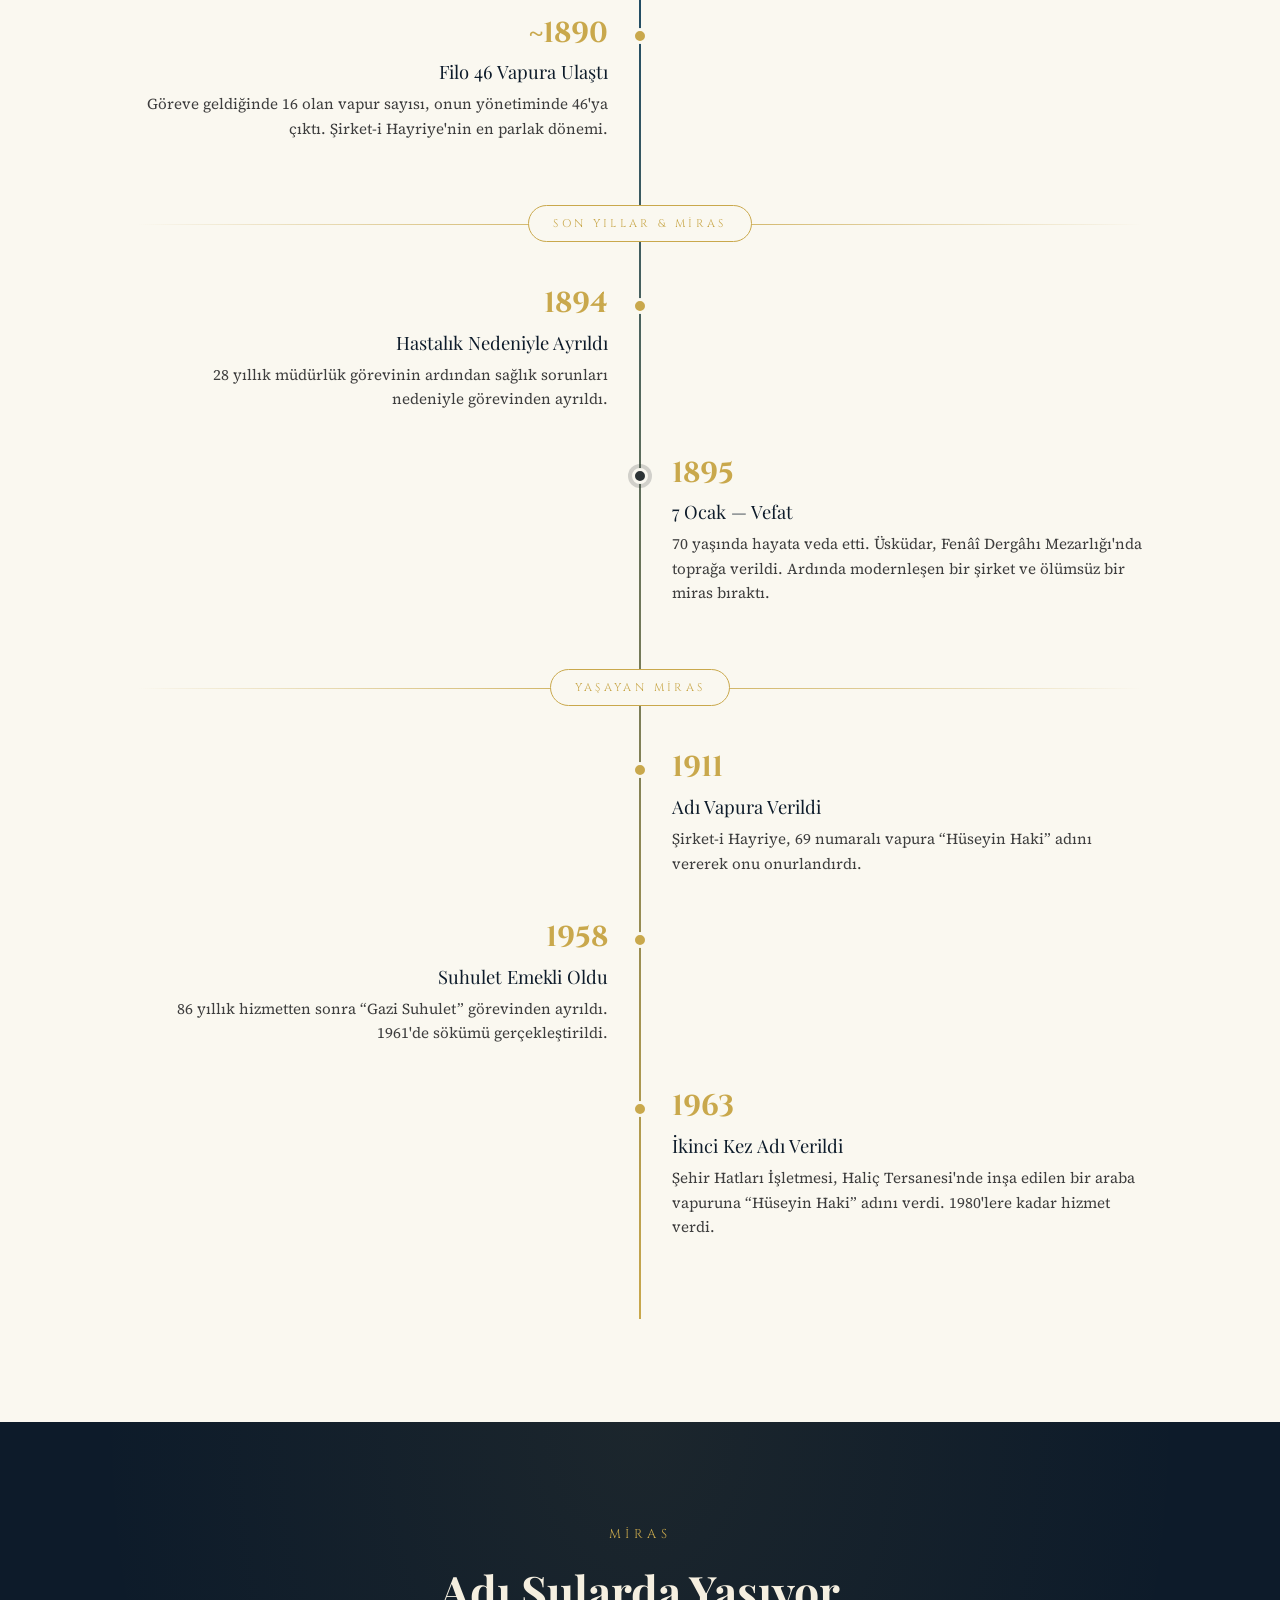
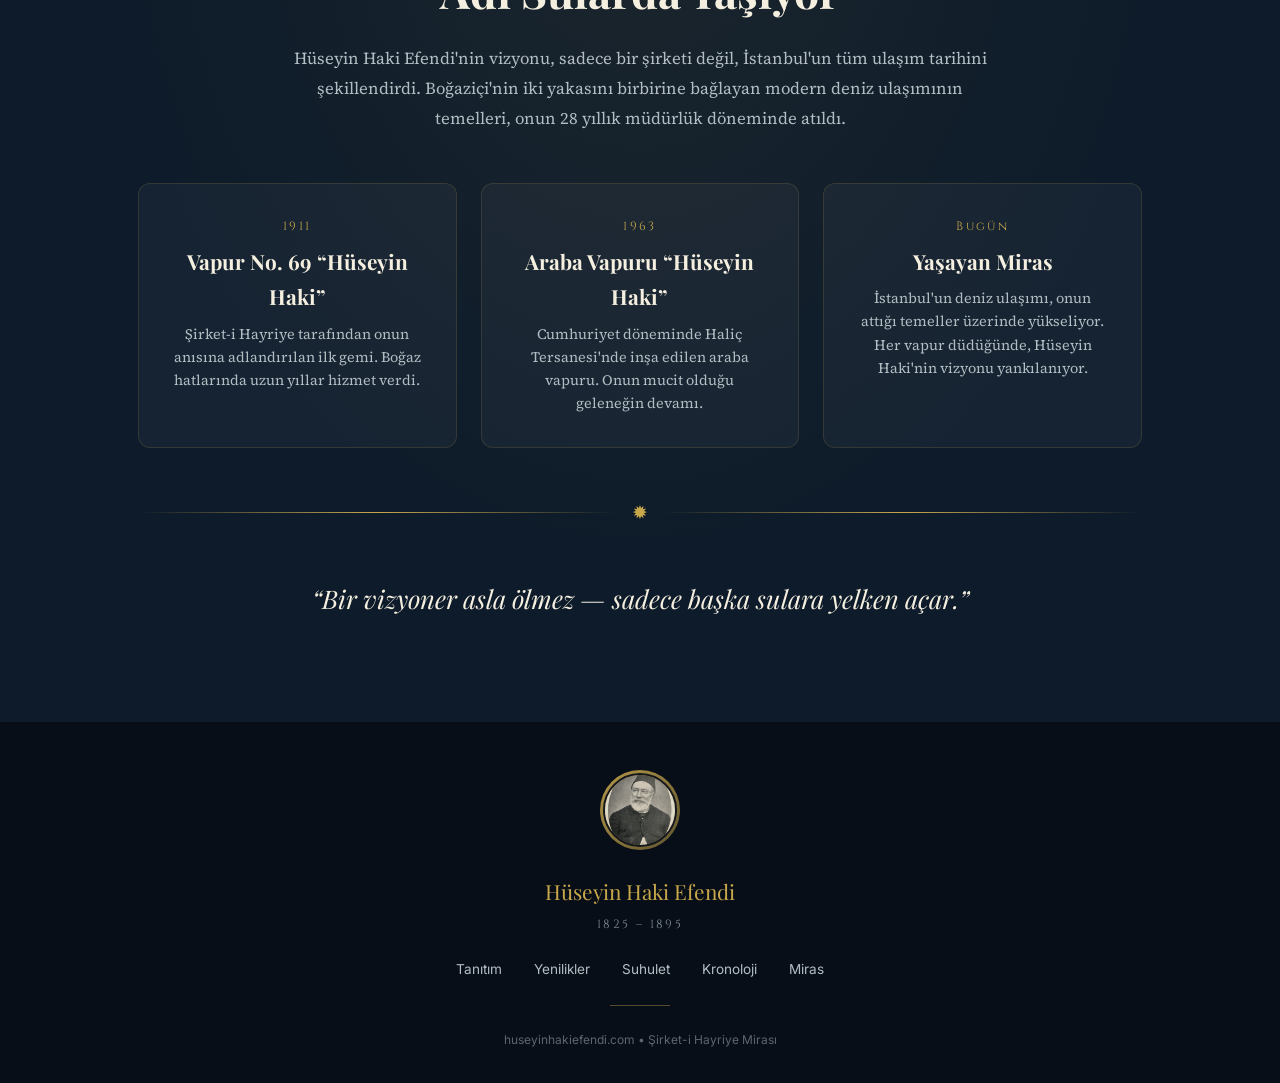
==== commit bdbe1b20: "Migrate video gallery from YouTube to local video files - Download YouTube videos as local MP4 files" ====
--- a/index.html
+++ b/index.html
@@ -84,14 +84,27 @@
         class="welcome-image welcome-image-portrait"
         loading="eager"
       >
-      <!-- Tam ekran tıklanabilir alan -->
-      <button class="welcome-start-btn-fullscreen" type="button" aria-label="Başlat"></button>
+      <!-- Sesi Aç Butonu -->
+      <button class="welcome-sound-btn" type="button">
+        <svg class="sound-icon" viewBox="0 0 24 24" fill="currentColor">
+          <path d="M3 9v6h4l5 5V4L7 9H3zm13.5 3c0-1.77-1.02-3.29-2.5-4.03v8.05c1.48-.73 2.5-2.25 2.5-4.02zM14 3.23v2.06c2.89.86 5 3.54 5 6.71s-2.11 5.85-5 6.71v2.06c4.01-.91 7-4.49 7-8.77s-2.99-7.86-7-8.77z"/>
+        </svg>
+        <span>Sesi Aç</span>
+      </button>
+      <!-- Tam ekran tıklanabilir alan (buton dışı) -->
+      <div class="welcome-click-area"></div>
     </div>
 
     <!-- Video Player Container -->
     <div class="video-player-container">
-      <!-- Video iframe will be inserted here -->
-      <div class="video-iframe-wrapper"></div>
+      <!-- Local Video Element -->
+      <video
+        id="videoPlayer"
+        class="video-element"
+        playsinline
+        webkit-playsinline="true"
+        preload="auto"
+      ></video>
 
       <!-- Loading Spinner -->
       <div class="video-loading" style="display: none;">
@@ -127,33 +140,12 @@
             </svg>
           </button>
         </div>
-
-        <!-- Bottom Right - Skip Button -->
-        <div class="controls-bottom-right">
-          <button class="skip-btn" type="button">
-            Atla
-            <svg viewBox="0 0 24 24" fill="currentColor">
-              <path d="M6 18l8.5-6L6 6v12zM16 6v12h2V6h-2z"/>
-            </svg>
-          </button>
-        </div>
-      </div>
-
-      <!-- Video Title Overlay -->
-      <div class="video-title-overlay">
-        <h3 class="video-current-title"></h3>
-        <p class="video-current-subtitle"></p>
-      </div>
-
-      <!-- Video Progress -->
+      </div>
+
+      <!-- Video Progress - Bottom -->
       <div class="video-progress">
-        <div class="progress-bar-container">
-          <div class="progress-bar"></div>
-        </div>
-        <div class="progress-dots">
-          <span class="progress-dot"></span>
-          <span class="progress-dot"></span>
-        </div>
+        <div class="progress-dots"></div>
+        <div class="video-counter"></div>
       </div>
     </div>
   </div>
--- a/css/style.css
+++ b/css/style.css
@@ -3061,16 +3061,65 @@
   }
 }
 
-/* Fullscreen clickable button */
-.welcome-start-btn-fullscreen {
+/* Fullscreen clickable area (behind button) */
+.welcome-click-area {
   position: absolute;
   inset: 0;
+  z-index: 5;
+  cursor: pointer;
+}
+
+/* Sesi Aç Button - Styled */
+.welcome-sound-btn {
+  position: absolute;
+  bottom: 3rem;
+  left: 50%;
+  transform: translateX(-50%);
   z-index: 10;
+  display: flex;
+  align-items: center;
+  gap: 0.75rem;
+  background: rgba(0, 0, 0, 0.7);
+  backdrop-filter: blur(8px);
+  -webkit-backdrop-filter: blur(8px);
+  border: 1px solid rgba(255, 255, 255, 0.3);
+  border-radius: 1rem;
+  color: white;
+  font-family: var(--font-display);
+  font-size: 1rem;
+  font-weight: 600;
+  padding: 1rem 2rem;
   cursor: pointer;
-  background: transparent;
-  border: none;
-  outline: none;
-  -webkit-tap-highlight-color: transparent;
+  transition: all 0.3s ease;
+}
+
+@media (min-width: 768px) {
+  .welcome-sound-btn {
+    bottom: 5rem;
+    padding: 1.25rem 2.5rem;
+    font-size: 1.1rem;
+  }
+}
+
+.welcome-sound-btn:hover {
+  background: rgba(0, 0, 0, 0.85);
+  border-color: rgba(255, 255, 255, 0.5);
+  transform: translateX(-50%) scale(1.05);
+}
+
+.welcome-sound-btn:active {
+  transform: translateX(-50%) scale(0.95);
+}
+
+.welcome-sound-btn .sound-icon {
+  width: 24px;
+  height: 24px;
+  animation: soundPulse 2s ease-in-out infinite;
+}
+
+@keyframes soundPulse {
+  0%, 100% { transform: scale(1); }
+  50% { transform: scale(1.1); }
 }
 
 
@@ -3082,21 +3131,26 @@
   background: #000;
 }
 
-.video-iframe-wrapper {
-  position: absolute;
-  top: 50%;
-  left: 50%;
-  transform: translate(-50%, -50%);
-  min-width: 100vw;
-  min-height: 100vh;
-  width: 177.78vh; /* 16:9 aspect ratio */
-  height: 56.25vw;
-}
-
-.video-iframe-wrapper iframe {
+/* Video Element - Responsive sizing */
+.video-element {
+  position: absolute;
+  top: 0;
+  left: 0;
   width: 100%;
   height: 100%;
-  border: none;
+  background: #000;
+}
+
+/* Portrait mode: contain (letterbox - video kesilmez) */
+.video-element {
+  object-fit: contain;
+}
+
+/* Landscape mode: cover (tam ekran) */
+@media (orientation: landscape) {
+  .video-element {
+    object-fit: cover;
+  }
 }
 
 /* Video Overlay - Logo */
@@ -3202,90 +3256,96 @@
   height: 44px;
 }
 
-/* Bottom right - Skip button */
-.controls-bottom-right {
-  position: absolute;
-  bottom: 5rem;
-  right: 1.5rem;
-}
-
-.skip-btn {
-  pointer-events: auto;
-  display: flex;
-  align-items: center;
-  gap: 0.5rem;
-  background: rgba(13, 27, 42, 0.8);
-  border: 1px solid rgba(201, 168, 76, 0.3);
-  border-radius: 25px;
-  color: var(--cream);
-  font-family: var(--font-sans);
-  font-size: 0.85rem;
-  padding: 0.6rem 1.25rem;
-  cursor: pointer;
-  transition: all 0.3s ease;
-  opacity: 0;
-  transform: translateX(20px);
-}
-
-.skip-btn.visible {
-  opacity: 1;
-  transform: translateX(0);
-}
-
-.skip-btn:hover {
-  background: rgba(201, 168, 76, 0.2);
-  border-color: var(--gold);
-}
-
-.skip-btn svg {
-  width: 16px;
-  height: 16px;
+/* Mute button - Updated sizing */
+.controls-top-right .mute-btn {
+  width: 3.5rem;
+  height: 3.5rem;
+}
+
+@media (min-width: 768px) {
+  .controls-top-right .mute-btn {
+    width: 4rem;
+    height: 4rem;
+  }
+}
+
+.controls-top-right .mute-btn svg {
+  width: 1.75rem;
+  height: 1.75rem;
+}
+
+@media (min-width: 768px) {
+  .controls-top-right .mute-btn svg {
+    width: 2rem;
+    height: 2rem;
+  }
 }
 
 /* Video Progress */
 .video-progress {
   position: absolute;
-  bottom: 0;
+  bottom: 4rem;
   left: 0;
   right: 0;
-  padding: 1.5rem 2rem;
-  background: linear-gradient(0deg, rgba(0, 0, 0, 0.7) 0%, transparent 100%);
+  display: flex;
+  flex-direction: column;
+  align-items: center;
+  gap: 1rem;
   z-index: 15;
 }
 
-.progress-bar-container {
-  height: 4px;
-  background: rgba(255, 255, 255, 0.2);
-  border-radius: 2px;
-  overflow: hidden;
-  margin-bottom: 1rem;
-}
-
-.progress-bar {
-  height: 100%;
-  background: linear-gradient(90deg, var(--gold), var(--gold-light));
-  border-radius: 2px;
-  width: 0%;
-  transition: width 0.1s linear;
-}
-
+@media (min-width: 768px) {
+  .video-progress {
+    bottom: 5rem;
+  }
+}
+
+/* Progress Dots with Ring Animation */
 .progress-dots {
   display: flex;
   justify-content: center;
-  gap: 0.75rem;
+  align-items: center;
+  gap: 1rem;
+}
+
+.progress-dot-wrapper {
+  position: relative;
+  width: 3.5rem;
+  height: 3.5rem;
+  display: flex;
+  align-items: center;
+  justify-content: center;
+  cursor: pointer;
+}
+
+@media (min-width: 768px) {
+  .progress-dot-wrapper {
+    width: 4rem;
+    height: 4rem;
+  }
 }
 
 .progress-dot {
-  width: 10px;
-  height: 10px;
+  width: 1.25rem;
+  height: 1.25rem;
   border-radius: 50%;
-  background: rgba(255, 255, 255, 0.3);
+  background: rgba(255, 255, 255, 0.4);
   transition: all 0.3s ease;
+}
+
+@media (min-width: 768px) {
+  .progress-dot {
+    width: 1.5rem;
+    height: 1.5rem;
+  }
+}
+
+.progress-dot-wrapper:hover .progress-dot {
+  background: rgba(255, 255, 255, 0.6);
 }
 
 .progress-dot.active {
   background: var(--gold);
-  box-shadow: 0 0 10px rgba(201, 168, 76, 0.5);
 }
 
 .progress-dot.completed {
@@ -3293,36 +3353,42 @@
   opacity: 0.6;
 }
 
-/* Video title overlay */
-.video-title-overlay {
-  position: absolute;
-  bottom: 5rem;
-  left: 2rem;
-  z-index: 15;
-  opacity: 0;
-  transform: translateY(20px);
-  transition: all 0.5s ease;
-}
-
-.video-title-overlay.visible {
-  opacity: 1;
-  transform: translateY(0);
-}
-
-.video-current-title {
+/* Progress Ring SVG */
+.progress-ring {
+  position: absolute;
+  width: 100%;
+  height: 100%;
+  transform: rotate(-90deg);
+}
+
+.progress-ring-bg {
+  fill: none;
+  stroke: rgba(201, 168, 76, 0.3);
+  stroke-width: 3;
+}
+
+.progress-ring-fill {
+  fill: none;
+  stroke: var(--gold);
+  stroke-width: 3;
+  stroke-linecap: round;
+  transition: stroke-dashoffset 0.1s linear;
+}
+
+/* Video Counter */
+.video-counter {
   font-family: var(--font-display);
-  font-size: 1.5rem;
-  color: var(--cream);
-  margin-bottom: 0.25rem;
-  text-shadow: 0 2px 10px rgba(0, 0, 0, 0.5);
-}
-
-.video-current-subtitle {
-  font-family: var(--font-sans);
-  font-size: 0.85rem;
-  color: var(--gold);
-  opacity: 0.9;
-}
+  font-size: 0.875rem;
+  color: rgba(255, 255, 255, 0.7);
+  letter-spacing: 0.1em;
+}
+
+@media (min-width: 768px) {
+  .video-counter {
+    font-size: 1rem;
+  }
+}
+
 
 /* Loading spinner */
 .video-loading {
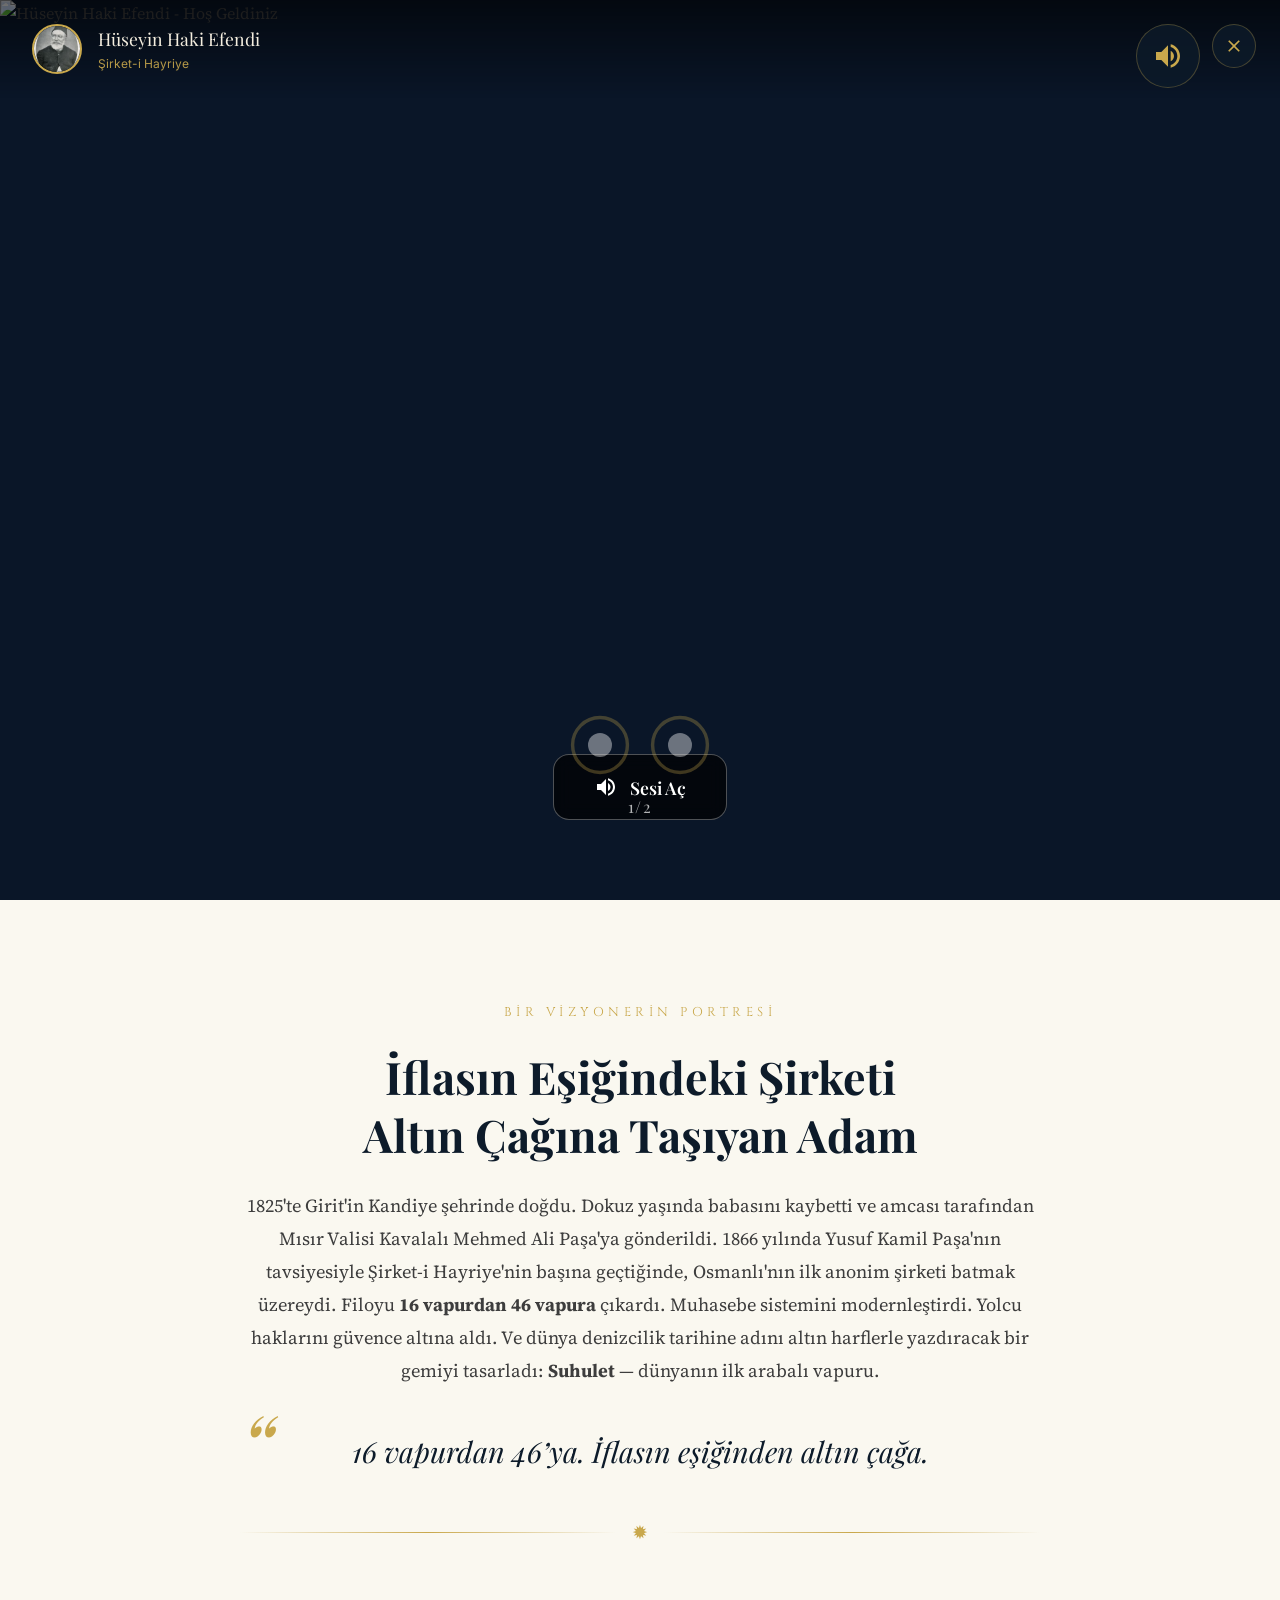
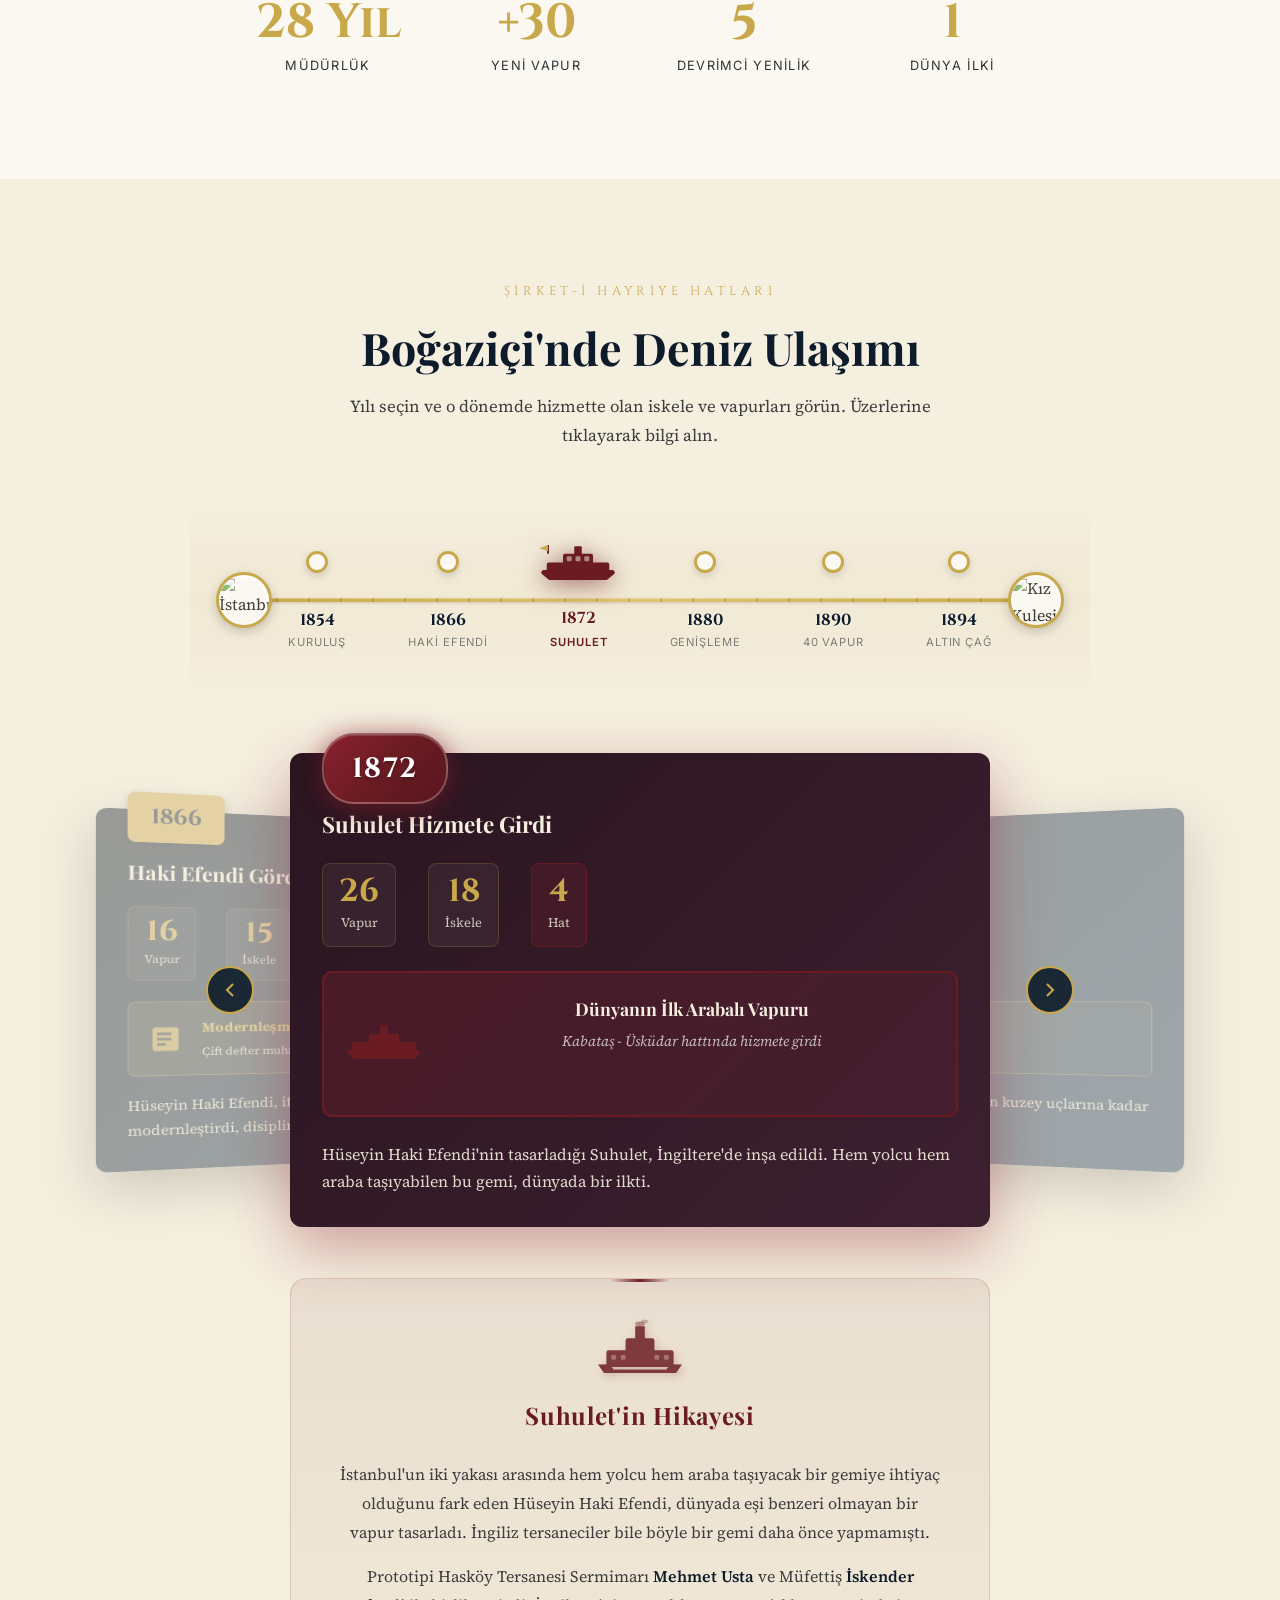
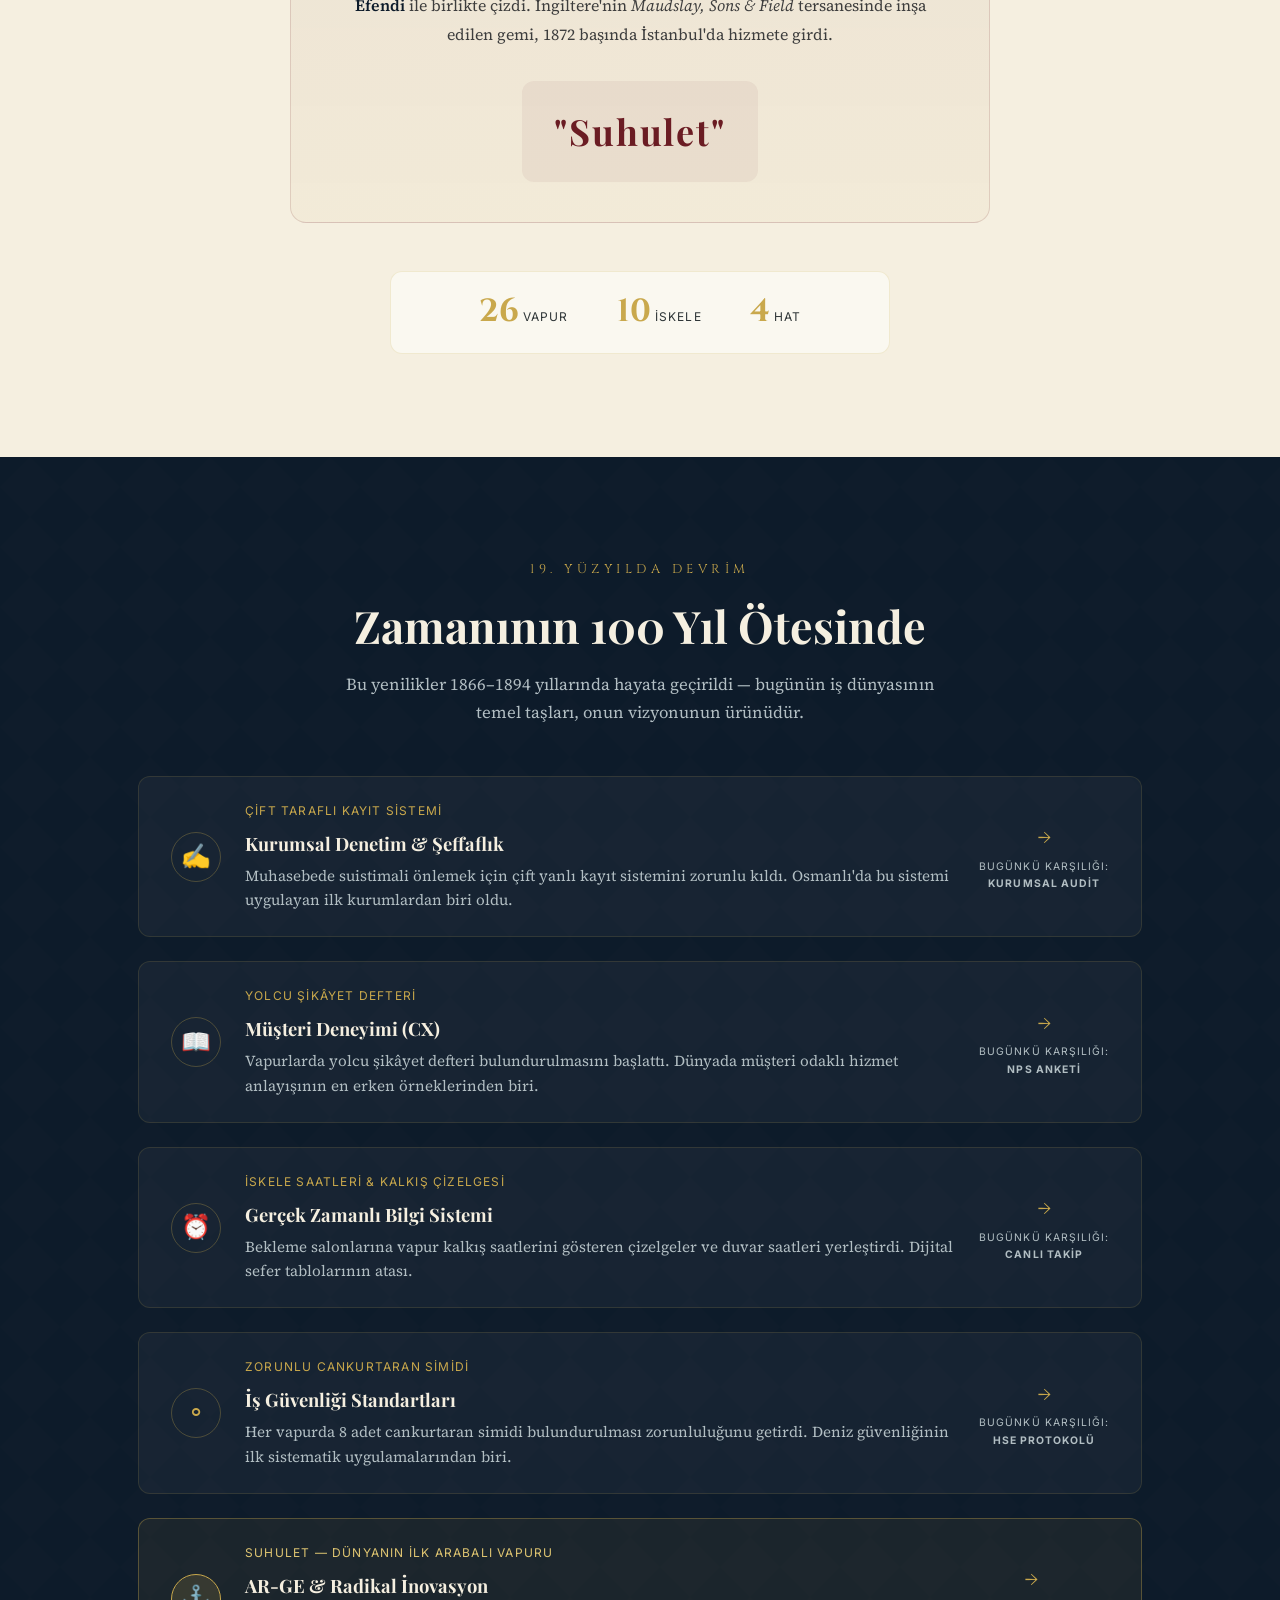
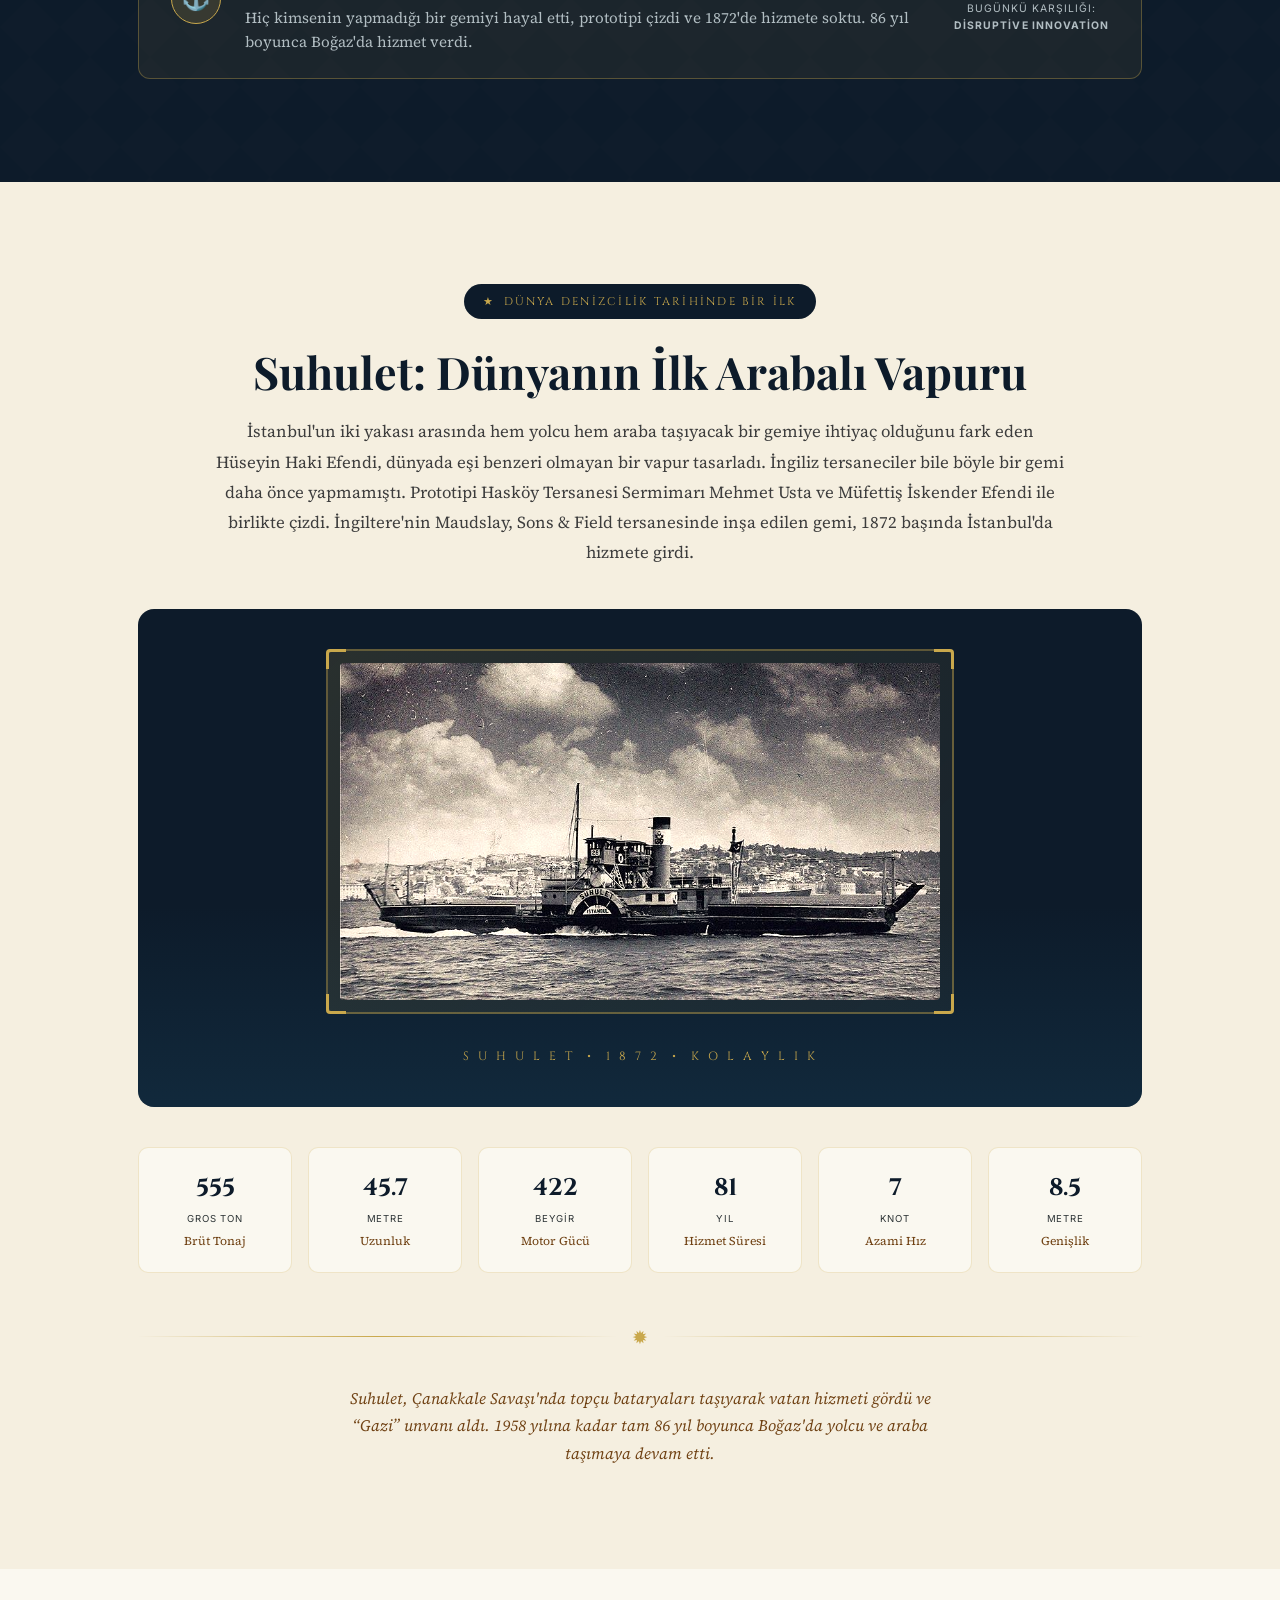
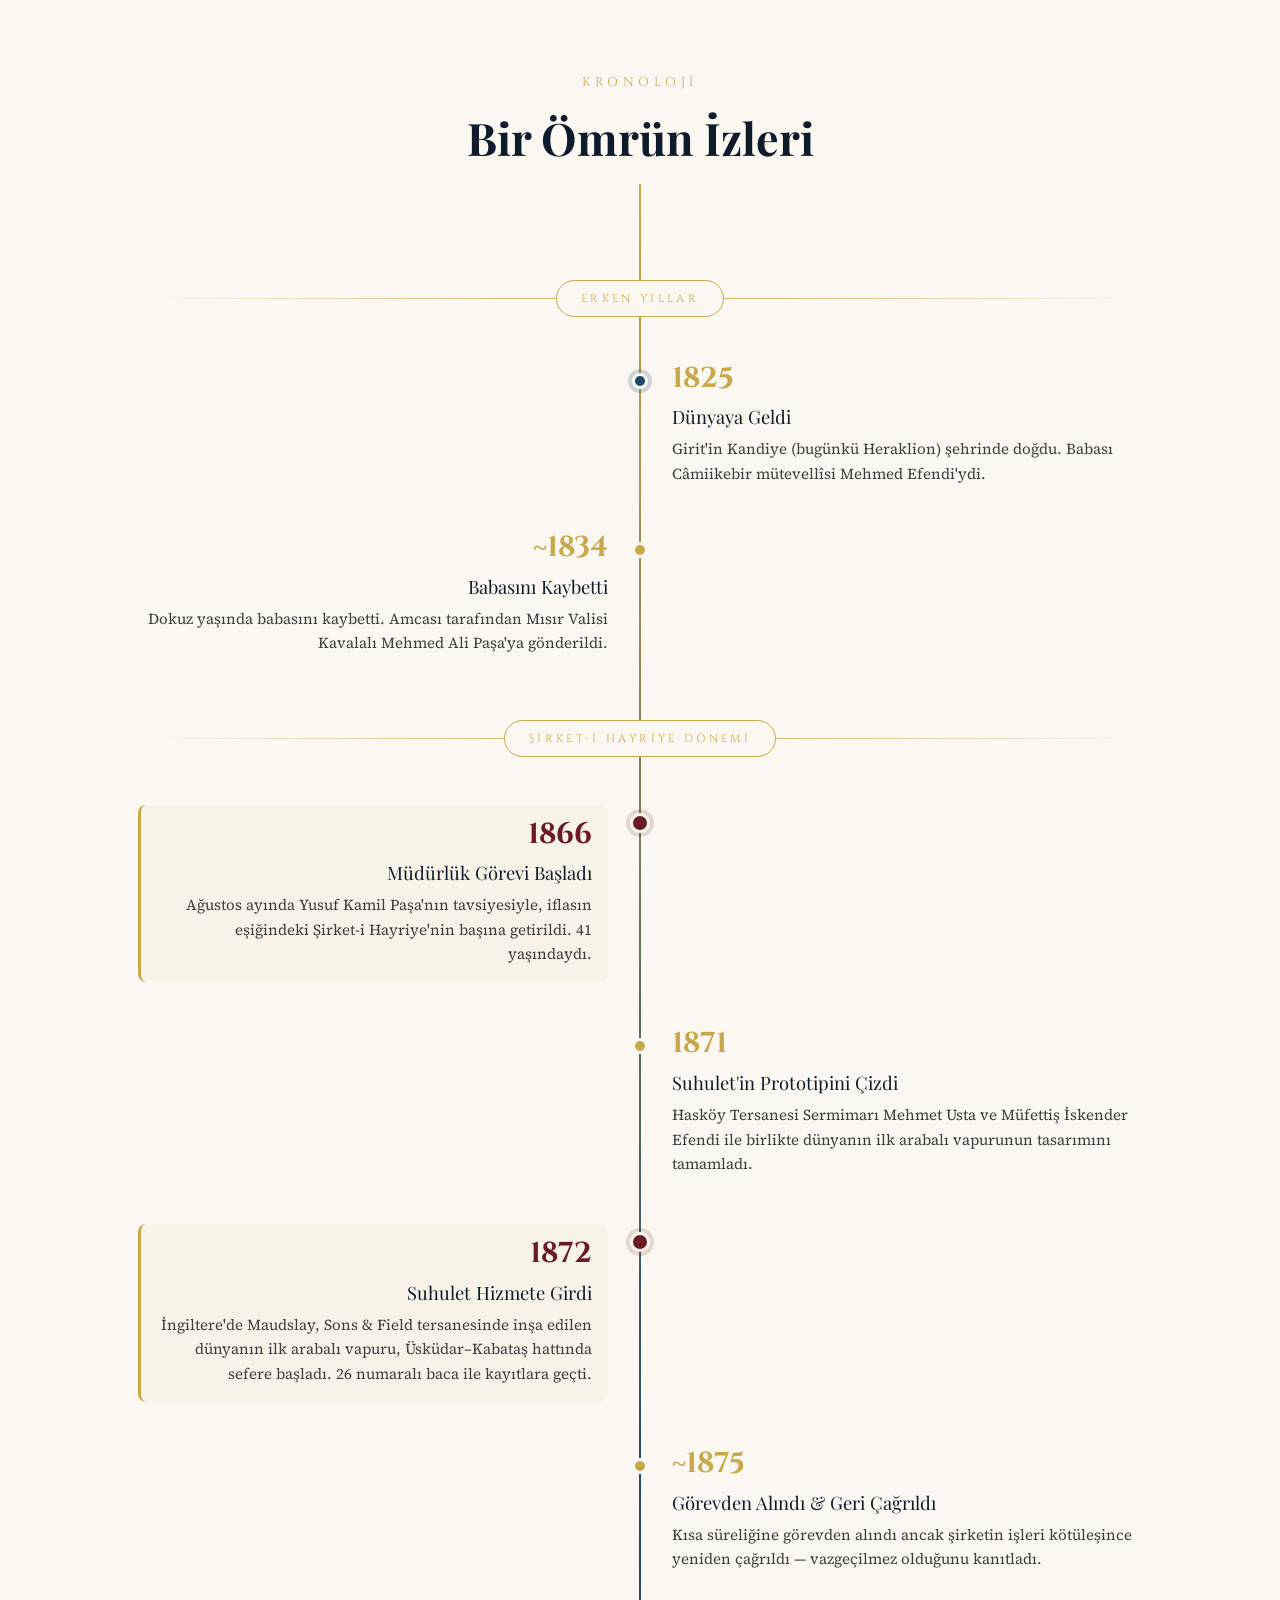
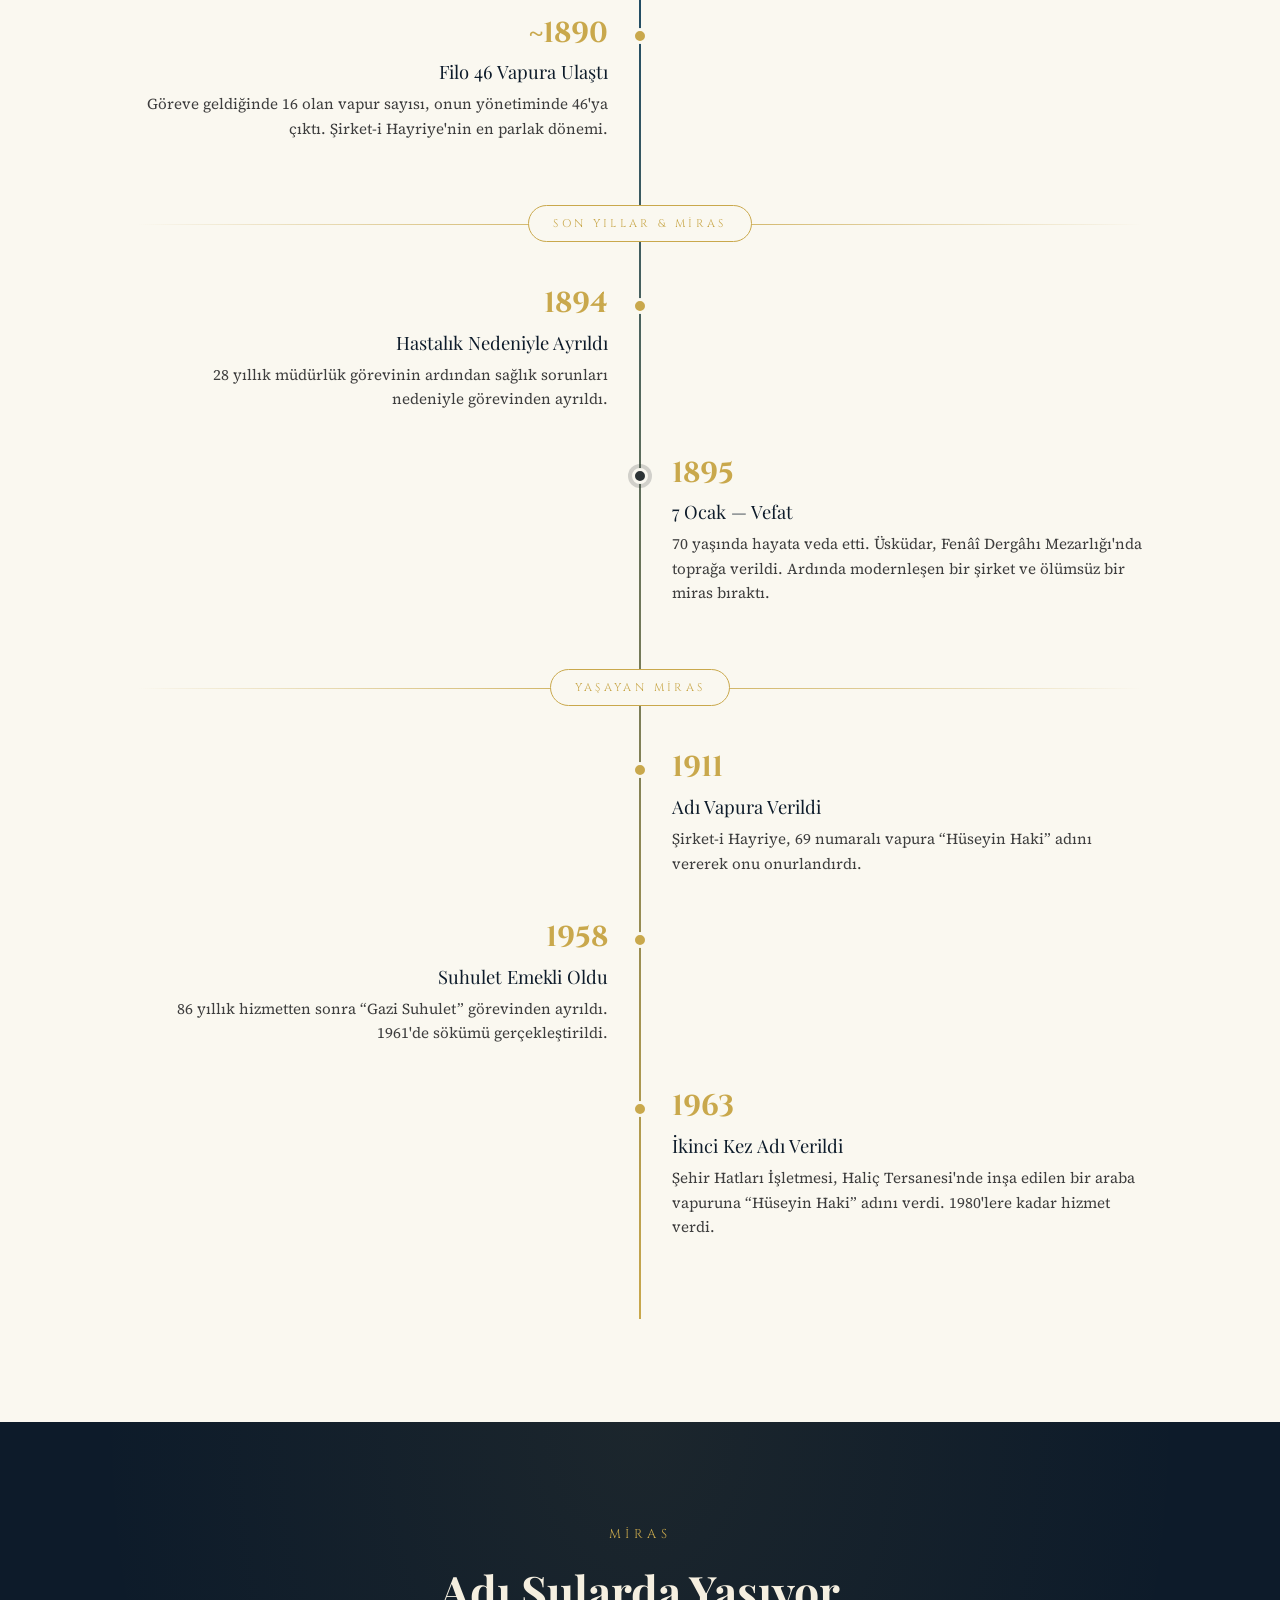
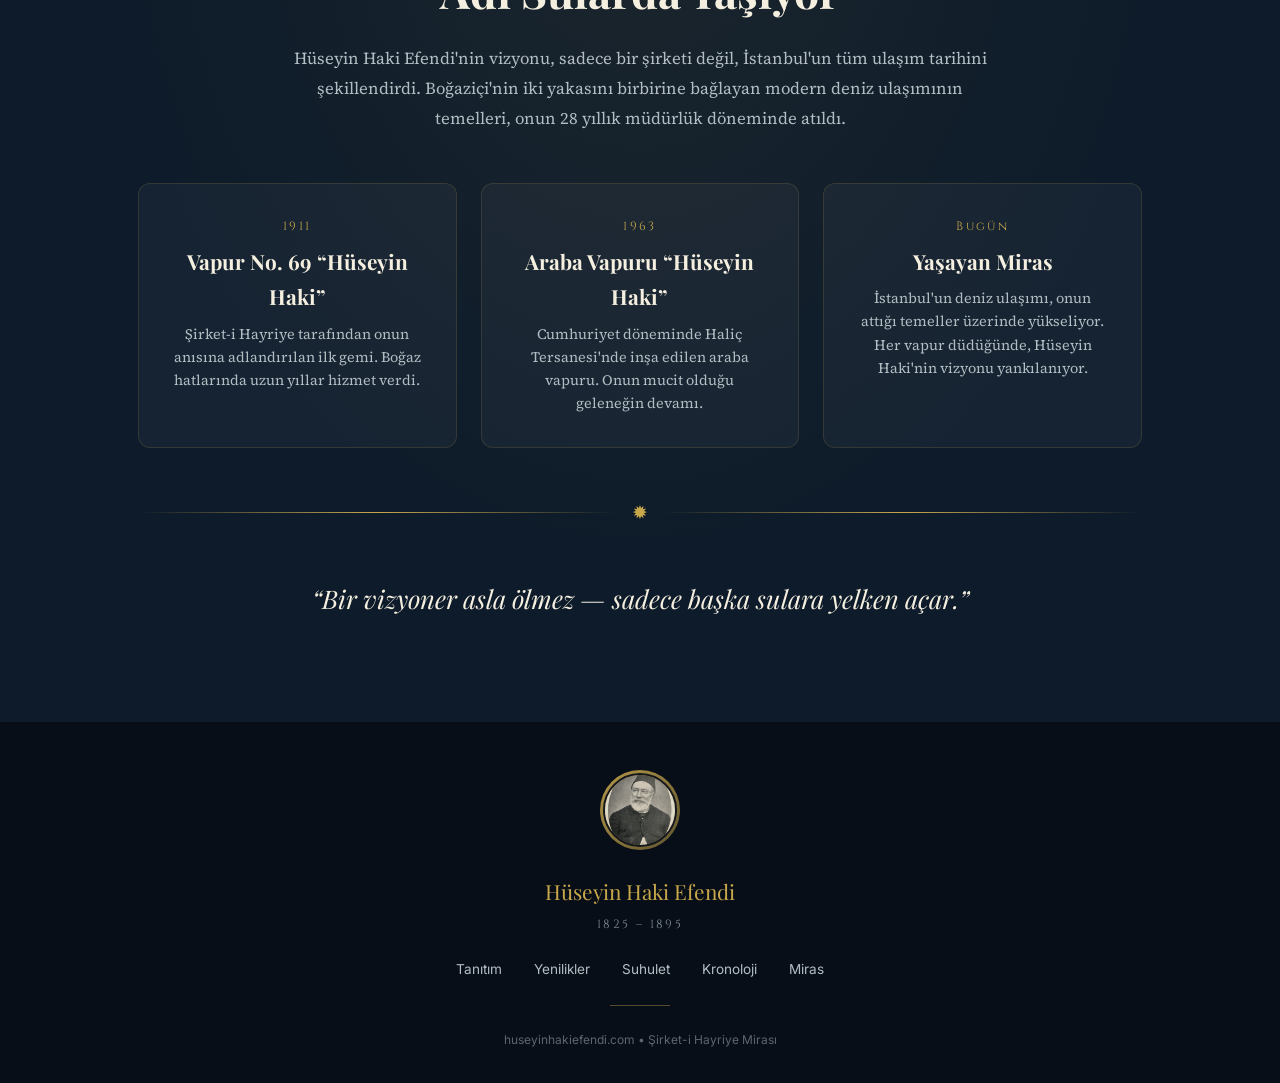
==== commit a85c9039: "Use welcome.png for welcome screen - Replace dual landscape/portrait images with single welcome.png " ====
--- a/index.html
+++ b/index.html
@@ -70,18 +70,11 @@
   <div class="video-gallery" id="videoGallery">
     <!-- Welcome Screen - Fullscreen Responsive -->
     <div class="video-welcome" id="videoWelcome">
-      <!-- Yatay cihazlar için görsel (landscape/desktop) -->
+      <!-- Karşılama görseli -->
       <img
-        src="assets/images/welcome-screen.jpg"
+        src="assets/images/welcome.png"
         alt="Hüseyin Haki Efendi - Hoş Geldiniz"
-        class="welcome-image welcome-image-landscape"
-        loading="eager"
-      >
-      <!-- Dikey cihazlar için görsel (portrait/mobile) -->
-      <img
-        src="assets/images/welcome-screen-vertical.png"
-        alt="Hüseyin Haki Efendi - Hoş Geldiniz"
-        class="welcome-image welcome-image-portrait"
+        class="welcome-image"
         loading="eager"
       >
       <!-- Sesi Aç Butonu -->
--- a/css/style.css
+++ b/css/style.css
@@ -3032,33 +3032,13 @@
   transition: opacity 0.5s ease;
 }
 
-/* Welcome Images */
+/* Welcome Image */
 .welcome-image {
   position: absolute;
   width: 100%;
   height: 100%;
   object-fit: contain;
   object-position: center;
-}
-
-/* Portrait/Mobile - Default (dikey cihazlar) */
-.welcome-image-portrait {
-  display: block;
-}
-
-.welcome-image-landscape {
-  display: none;
-}
-
-/* Landscape/Desktop - Override (yatay cihazlar) */
-@media (orientation: landscape) {
-  .welcome-image-portrait {
-    display: none;
-  }
-
-  .welcome-image-landscape {
-    display: block;
-  }
 }
 
 /* Fullscreen clickable area (behind button) */
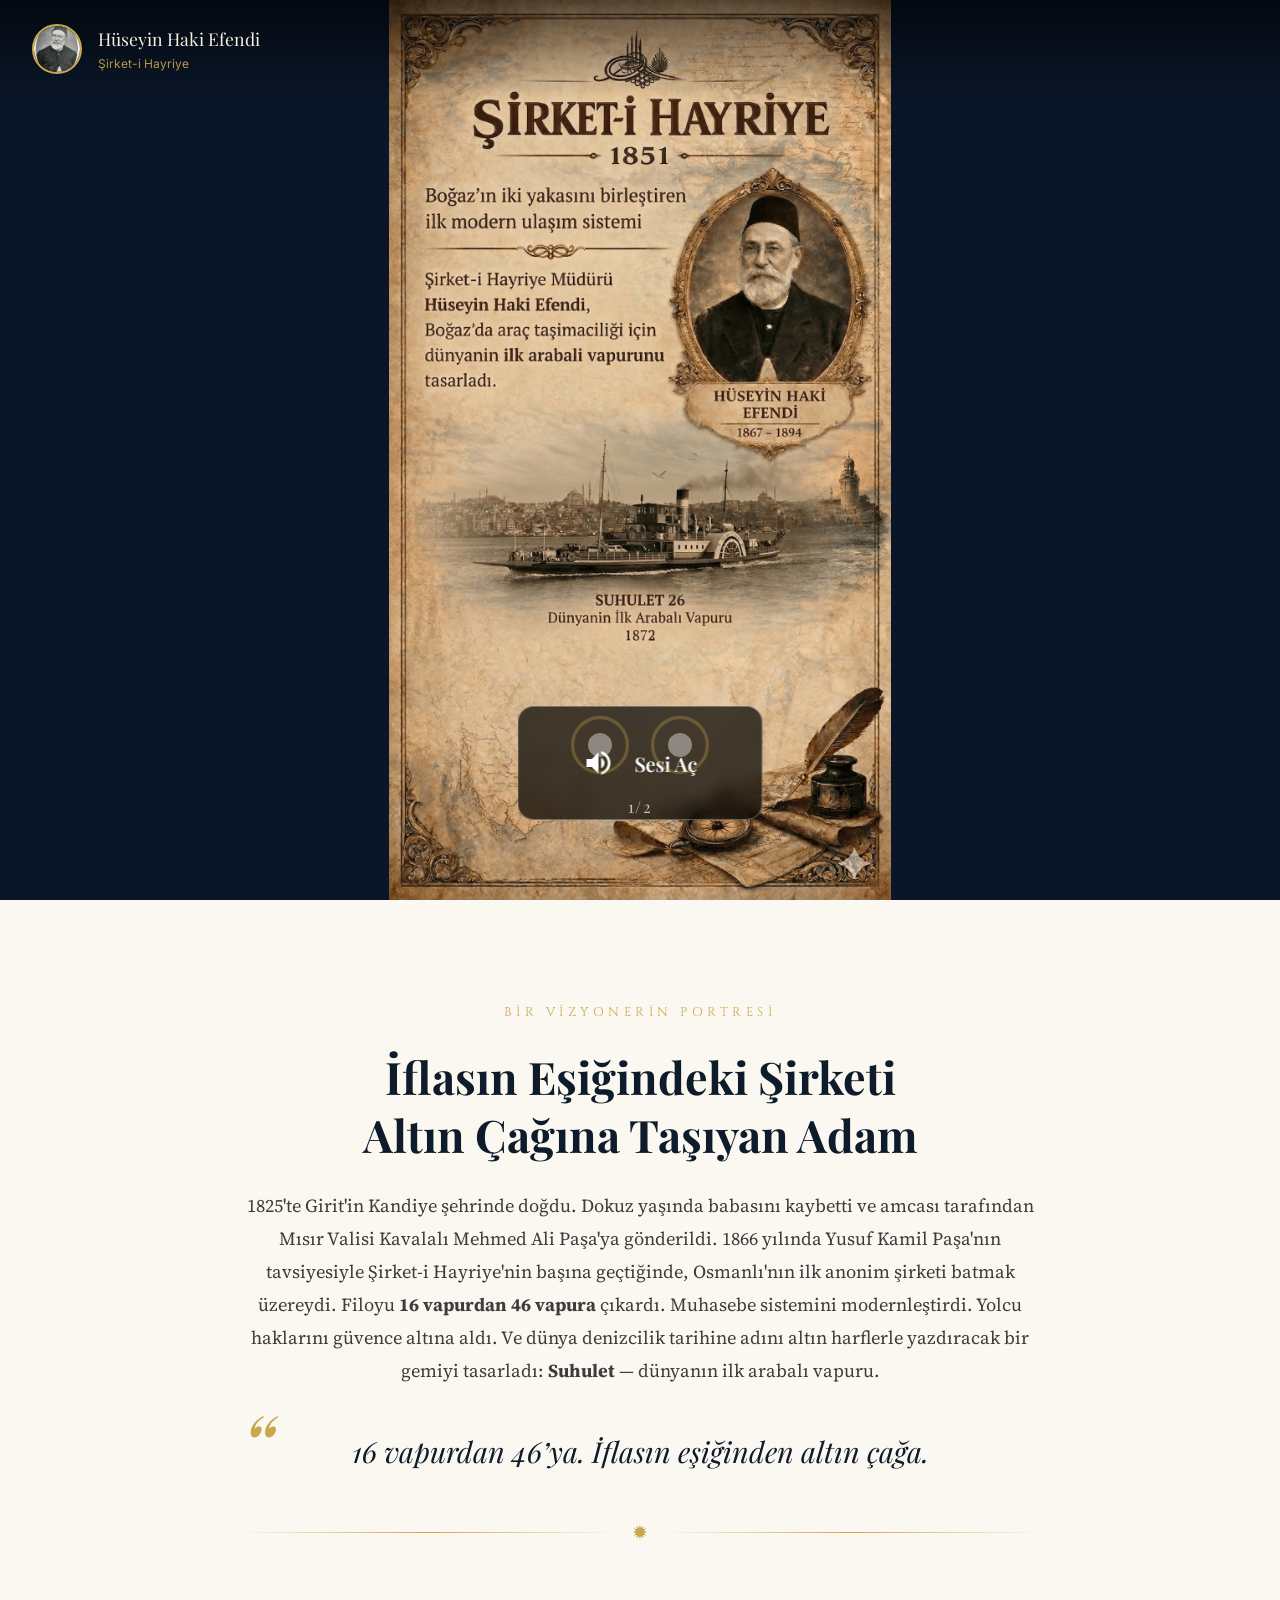
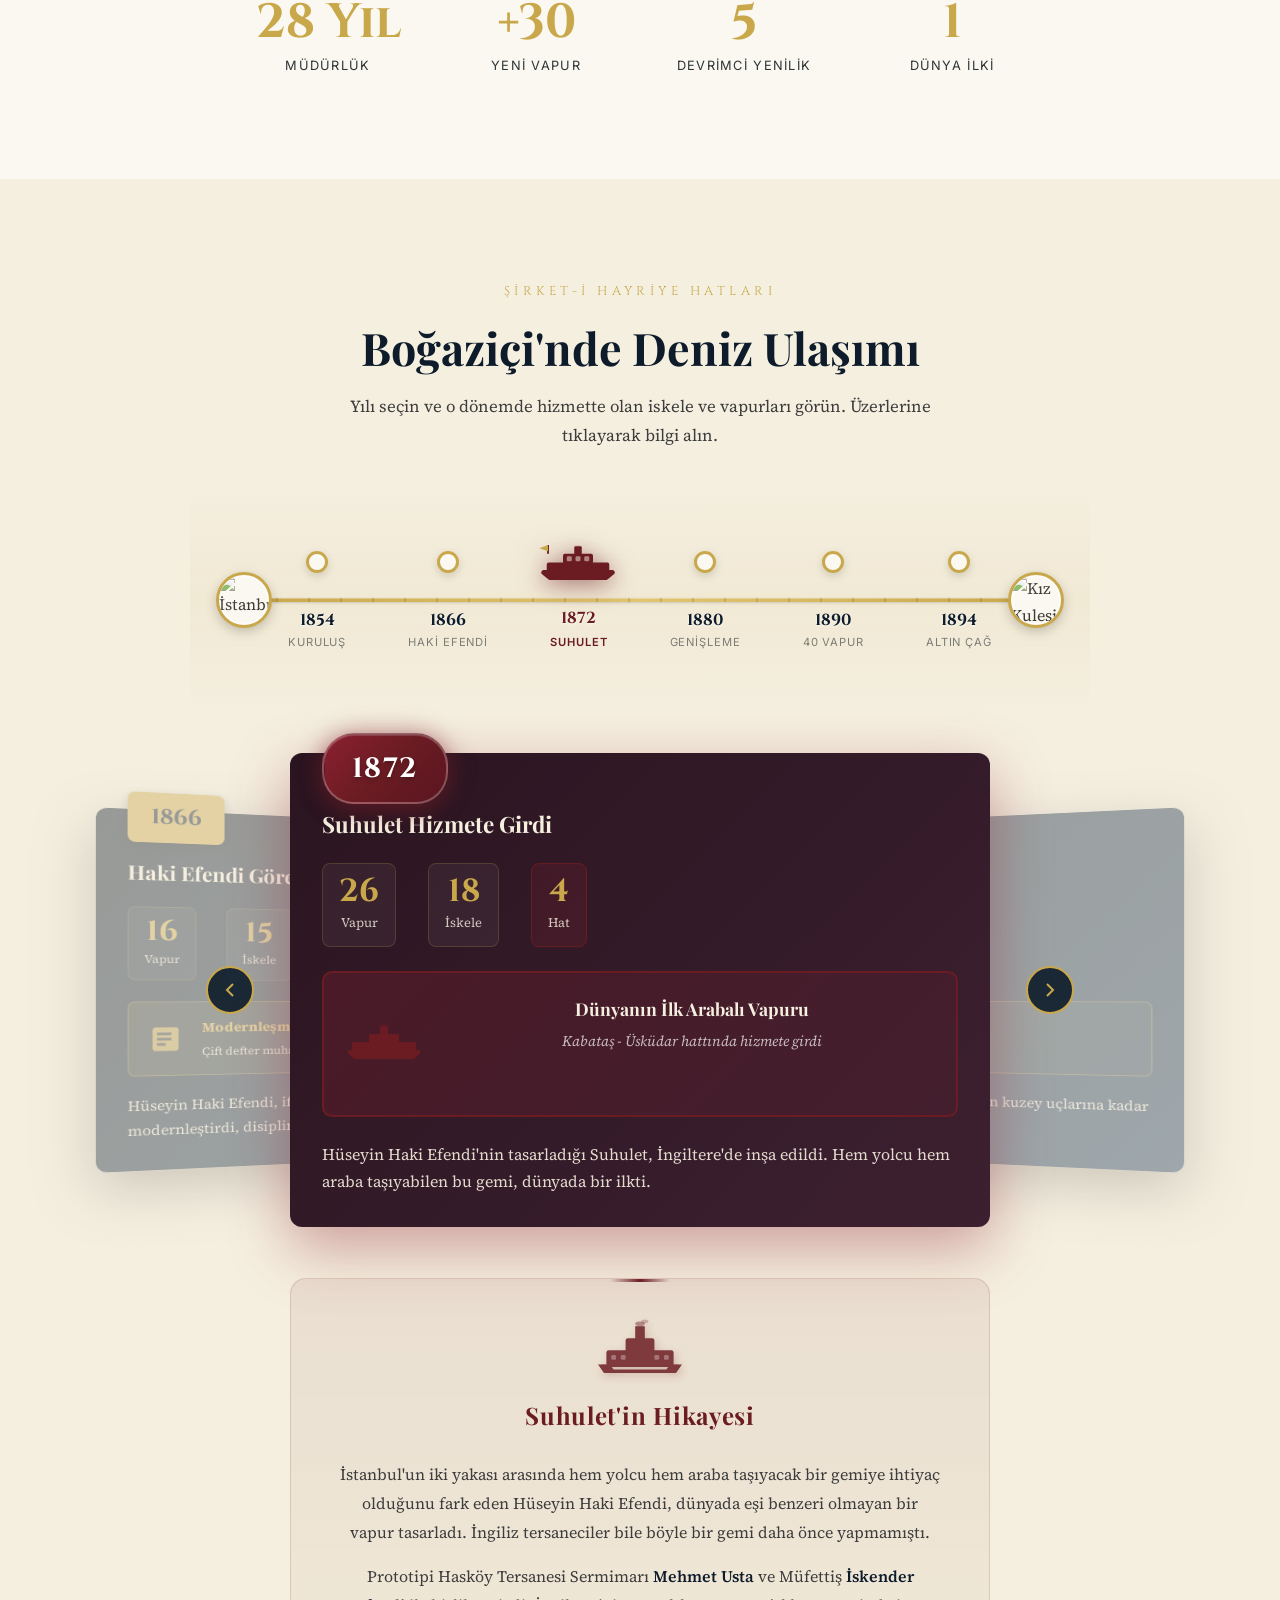
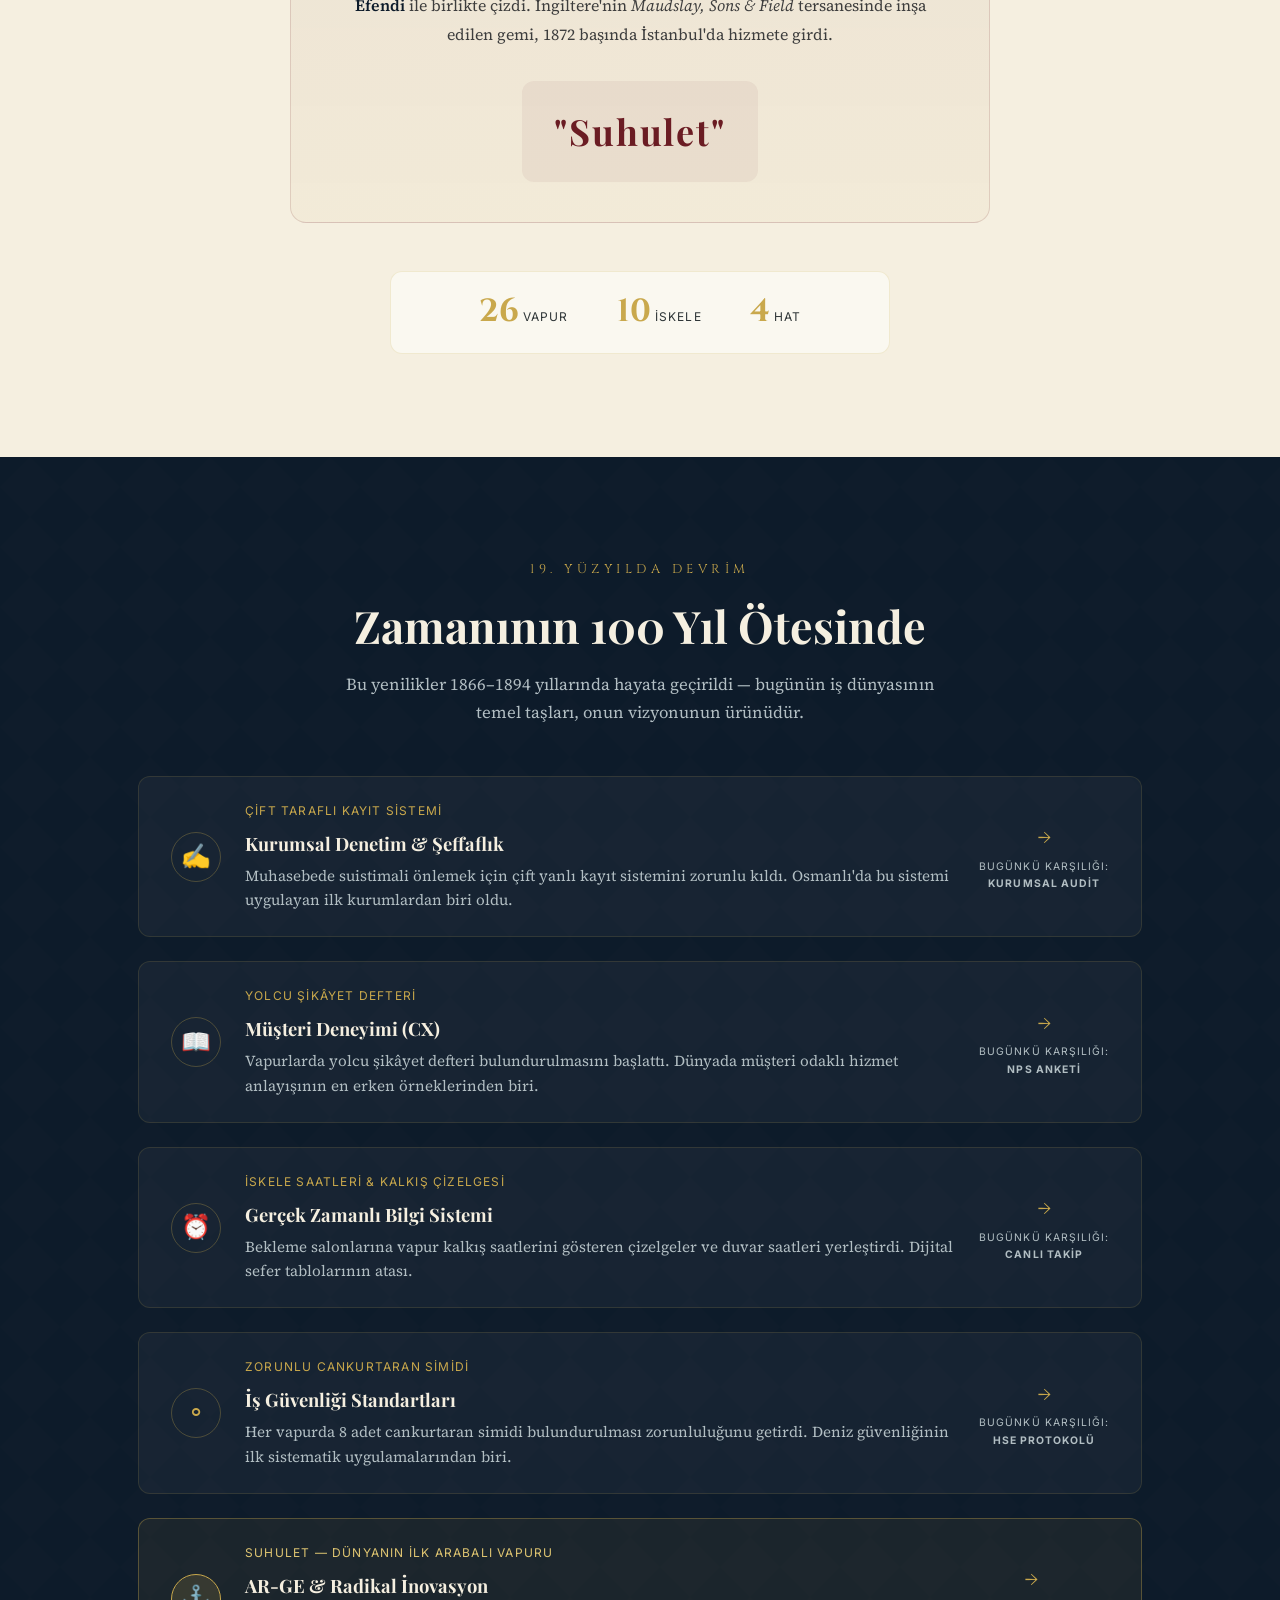
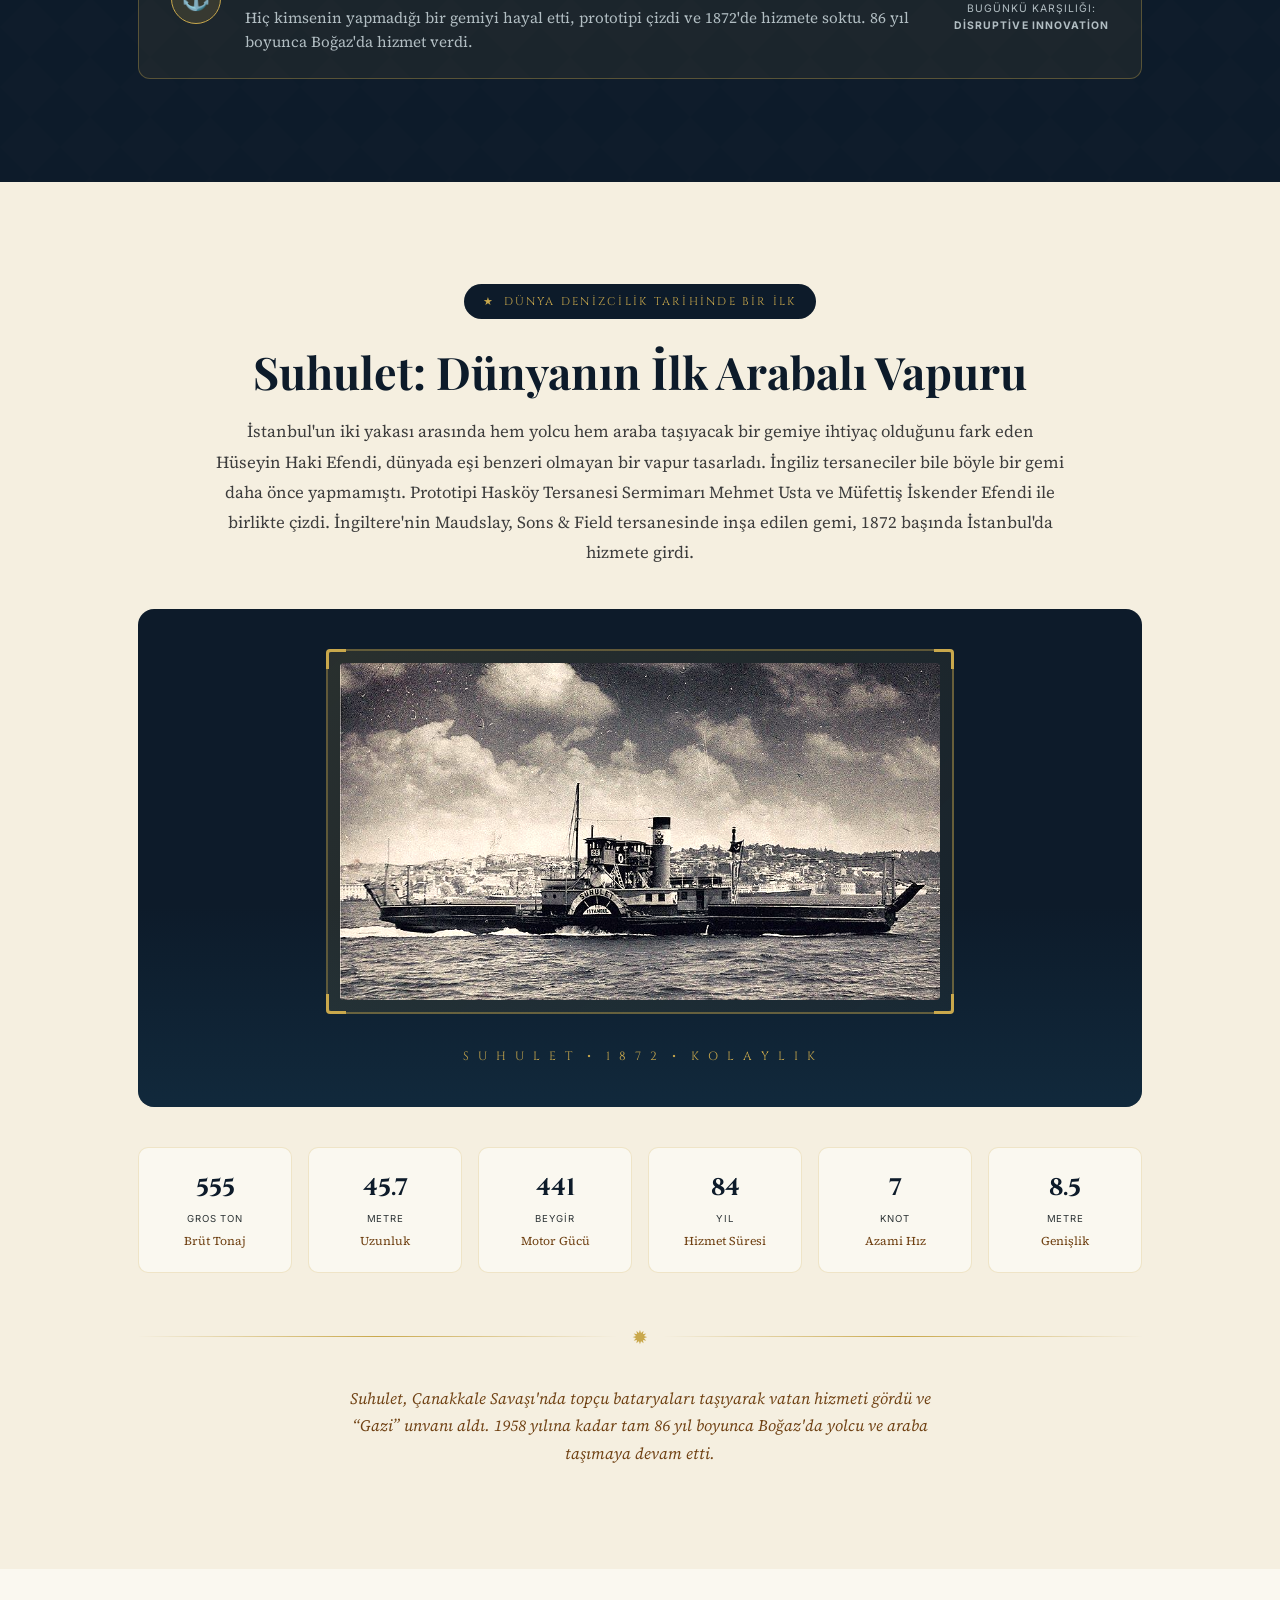
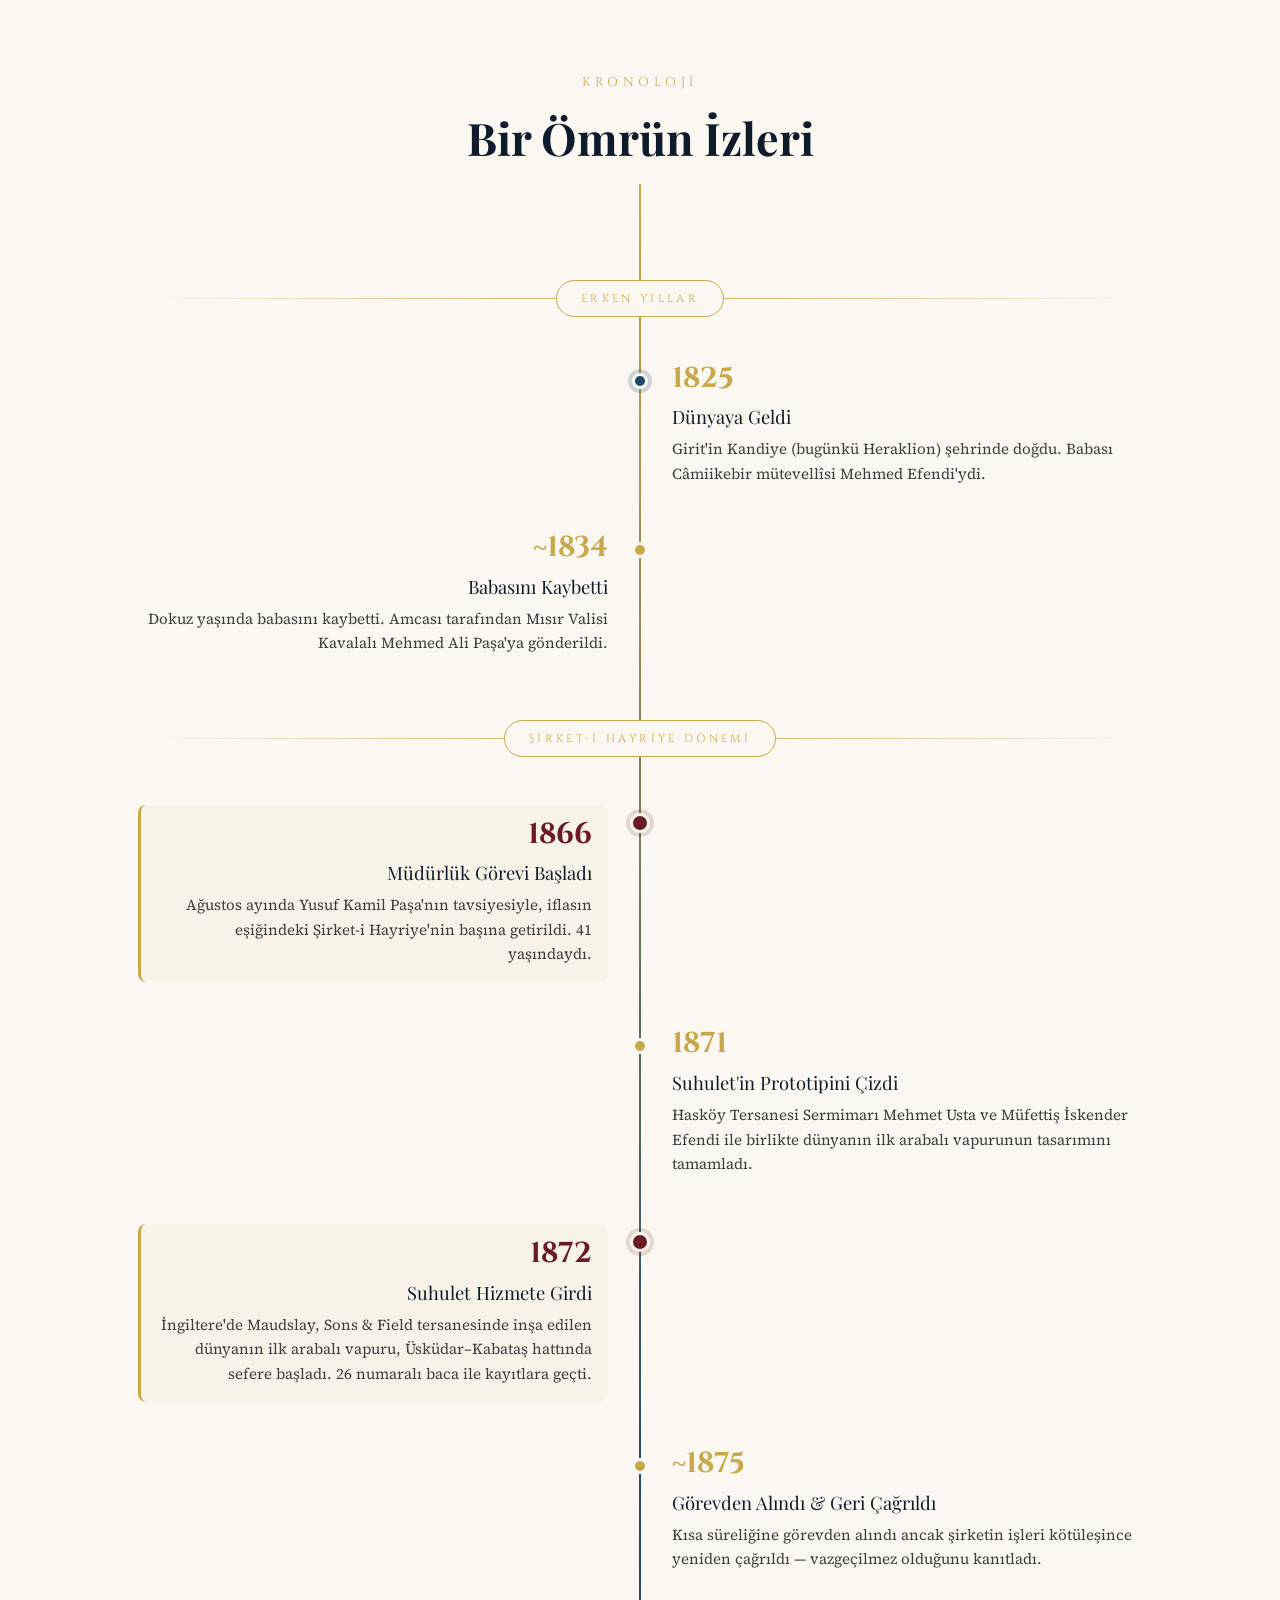
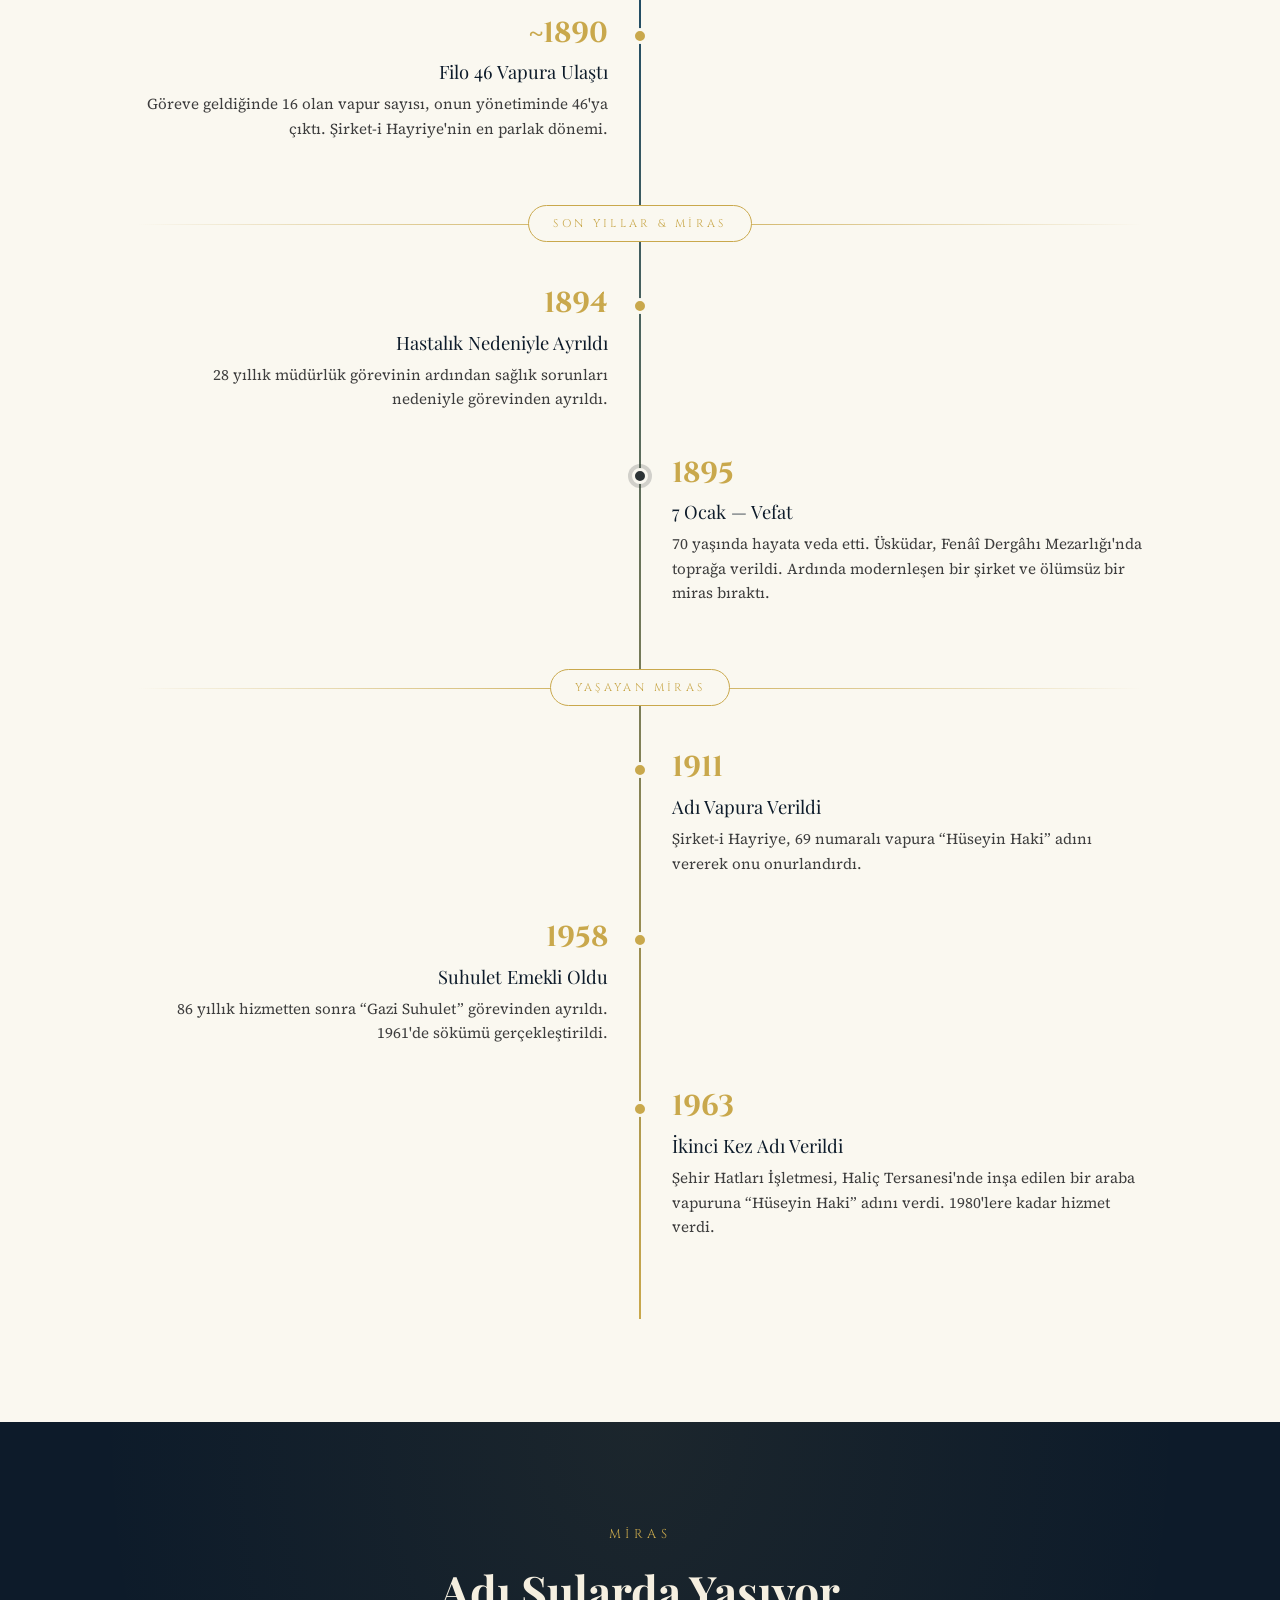
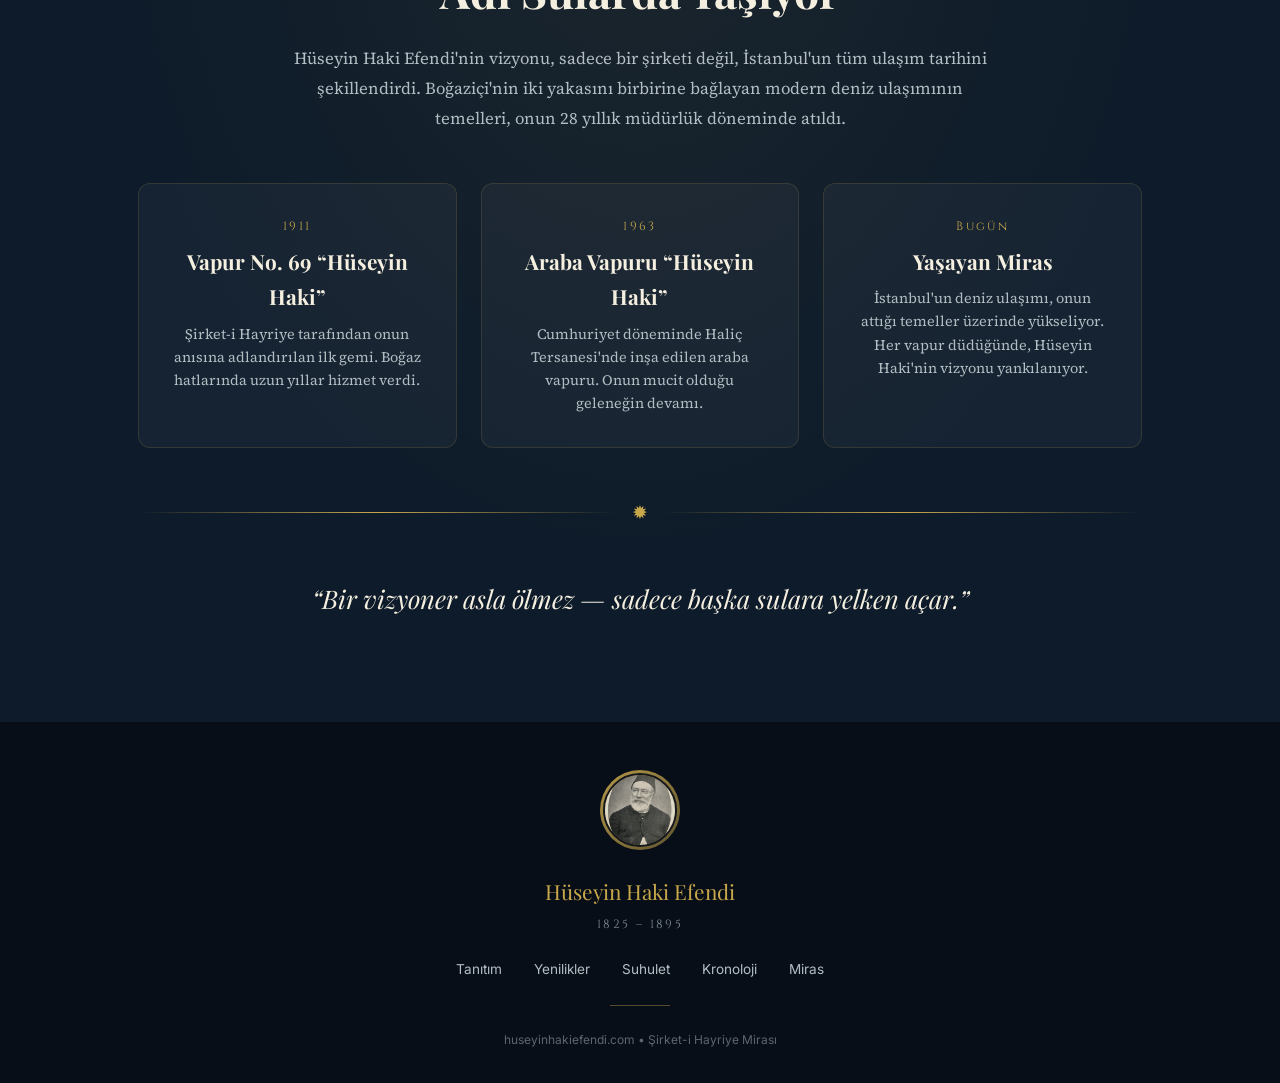
==== commit 9f511976: "Update video gallery: single entry point, remove close button - Remove close button from video contr" ====
--- a/index.html
+++ b/index.html
@@ -77,15 +77,13 @@
         class="welcome-image"
         loading="eager"
       >
-      <!-- Sesi Aç Butonu -->
+      <!-- Sesi Aç Butonu - Tek tıklama noktası -->
       <button class="welcome-sound-btn" type="button">
         <svg class="sound-icon" viewBox="0 0 24 24" fill="currentColor">
           <path d="M3 9v6h4l5 5V4L7 9H3zm13.5 3c0-1.77-1.02-3.29-2.5-4.03v8.05c1.48-.73 2.5-2.25 2.5-4.02zM14 3.23v2.06c2.89.86 5 3.54 5 6.71s-2.11 5.85-5 6.71v2.06c4.01-.91 7-4.49 7-8.77s-2.99-7.86-7-8.77z"/>
         </svg>
         <span>Sesi Aç</span>
       </button>
-      <!-- Tam ekran tıklanabilir alan (buton dışı) -->
-      <div class="welcome-click-area"></div>
     </div>
 
     <!-- Video Player Container -->
@@ -115,24 +113,16 @@
         </div>
       </div>
 
-      <!-- Video Controls -->
+      <!-- Video Controls - Sadece ses kontrolü -->
       <div class="video-controls">
-        <!-- Top Right Controls -->
-        <div class="controls-top-right">
-          <button class="control-btn mute-btn" type="button" title="Sesi Aç/Kapat">
-            <svg class="icon-volume-on" viewBox="0 0 24 24" fill="currentColor">
-              <path d="M3 9v6h4l5 5V4L7 9H3zm13.5 3c0-1.77-1.02-3.29-2.5-4.03v8.05c1.48-.73 2.5-2.25 2.5-4.02zM14 3.23v2.06c2.89.86 5 3.54 5 6.71s-2.11 5.85-5 6.71v2.06c4.01-.91 7-4.49 7-8.77s-2.99-7.86-7-8.77z"/>
-            </svg>
-            <svg class="icon-volume-off" viewBox="0 0 24 24" fill="currentColor" style="display: none;">
-              <path d="M16.5 12c0-1.77-1.02-3.29-2.5-4.03v2.21l2.45 2.45c.03-.2.05-.41.05-.63zm2.5 0c0 .94-.2 1.82-.54 2.64l1.51 1.51C20.63 14.91 21 13.5 21 12c0-4.28-2.99-7.86-7-8.77v2.06c2.89.86 5 3.54 5 6.71zM4.27 3L3 4.27 7.73 9H3v6h4l5 5v-6.73l4.25 4.25c-.67.52-1.42.93-2.25 1.18v2.06c1.38-.31 2.63-.95 3.69-1.81L19.73 21 21 19.73l-9-9L4.27 3zM12 4L9.91 6.09 12 8.18V4z"/>
-            </svg>
-          </button>
-          <button class="control-btn close-btn" type="button" title="Kapat">
-            <svg viewBox="0 0 24 24" fill="currentColor">
-              <path d="M19 6.41L17.59 5 12 10.59 6.41 5 5 6.41 10.59 12 5 17.59 6.41 19 12 13.41 17.59 19 19 17.59 13.41 12z"/>
-            </svg>
-          </button>
-        </div>
+        <button class="control-btn mute-btn" type="button" title="Sesi Aç/Kapat">
+          <svg class="icon-volume-on" viewBox="0 0 24 24" fill="currentColor">
+            <path d="M3 9v6h4l5 5V4L7 9H3zm13.5 3c0-1.77-1.02-3.29-2.5-4.03v8.05c1.48-.73 2.5-2.25 2.5-4.02zM14 3.23v2.06c2.89.86 5 3.54 5 6.71s-2.11 5.85-5 6.71v2.06c4.01-.91 7-4.49 7-8.77s-2.99-7.86-7-8.77z"/>
+          </svg>
+          <svg class="icon-volume-off" viewBox="0 0 24 24" fill="currentColor" style="display: none;">
+            <path d="M16.5 12c0-1.77-1.02-3.29-2.5-4.03v2.21l2.45 2.45c.03-.2.05-.41.05-.63zm2.5 0c0 .94-.2 1.82-.54 2.64l1.51 1.51C20.63 14.91 21 13.5 21 12c0-4.28-2.99-7.86-7-8.77v2.06c2.89.86 5 3.54 5 6.71zM4.27 3L3 4.27 7.73 9H3v6h4l5 5v-6.73l4.25 4.25c-.67.52-1.42.93-2.25 1.18v2.06c1.38-.31 2.63-.95 3.69-1.81L19.73 21 21 19.73l-9-9L4.27 3zM12 4L9.91 6.09 12 8.18V4z"/>
+          </svg>
+        </button>
       </div>
 
       <!-- Video Progress - Bottom -->
--- a/css/style.css
+++ b/css/style.css
@@ -3041,15 +3041,7 @@
   object-position: center;
 }
 
-/* Fullscreen clickable area (behind button) */
-.welcome-click-area {
-  position: absolute;
-  inset: 0;
-  z-index: 5;
-  cursor: pointer;
-}
-
-/* Sesi Aç Button - Styled */
+/* Sesi Aç Button - Styled (bg-black/70, rounded-2xl, pulse animation) */
 .welcome-sound-btn {
   position: absolute;
   bottom: 3rem;
@@ -3058,7 +3050,7 @@
   z-index: 10;
   display: flex;
   align-items: center;
-  gap: 0.75rem;
+  gap: 1rem;
   background: rgba(0, 0, 0, 0.7);
   backdrop-filter: blur(8px);
   -webkit-backdrop-filter: blur(8px);
@@ -3066,9 +3058,9 @@
   border-radius: 1rem;
   color: white;
   font-family: var(--font-display);
-  font-size: 1rem;
+  font-size: 1.1rem;
   font-weight: 600;
-  padding: 1rem 2rem;
+  padding: 2rem 3rem;
   cursor: pointer;
   transition: all 0.3s ease;
 }
@@ -3076,8 +3068,9 @@
 @media (min-width: 768px) {
   .welcome-sound-btn {
     bottom: 5rem;
-    padding: 1.25rem 2.5rem;
-    font-size: 1.1rem;
+    padding: 2.5rem 4rem;
+    font-size: 1.25rem;
+    gap: 1.25rem;
   }
 }
 
@@ -3092,9 +3085,16 @@
 }
 
 .welcome-sound-btn .sound-icon {
-  width: 24px;
-  height: 24px;
+  width: 28px;
+  height: 28px;
   animation: soundPulse 2s ease-in-out infinite;
+}
+
+@media (min-width: 768px) {
+  .welcome-sound-btn .sound-icon {
+    width: 32px;
+    height: 32px;
+  }
 }
 
 @keyframes soundPulse {
@@ -3183,7 +3183,6 @@
 /* Video Controls */
 .video-controls {
   position: absolute;
-  inset: 0;
   z-index: 20;
   pointer-events: none;
   opacity: 1;
@@ -3194,68 +3193,49 @@
   opacity: 0;
 }
 
-.video-controls.hidden .control-btn {
+.video-controls.hidden .mute-btn {
   pointer-events: none;
 }
 
-.control-btn {
+/* Mute Button - Top Right */
+.mute-btn {
+  position: absolute;
+  top: 1.5rem;
+  right: 1.5rem;
   pointer-events: auto;
   display: flex;
   align-items: center;
   justify-content: center;
-  background: rgba(13, 27, 42, 0.8);
-  border: 1px solid rgba(201, 168, 76, 0.3);
+  width: 3.5rem;
+  height: 3.5rem;
+  background: rgba(0, 0, 0, 0.5);
+  backdrop-filter: blur(8px);
+  -webkit-backdrop-filter: blur(8px);
+  border: none;
   border-radius: 50%;
-  color: var(--gold);
+  color: white;
   cursor: pointer;
   transition: all 0.3s ease;
 }
 
-.control-btn:hover {
-  background: rgba(201, 168, 76, 0.2);
-  border-color: var(--gold);
-  transform: scale(1.1);
-}
-
-.control-btn svg {
-  width: 20px;
-  height: 20px;
-}
-
-/* Top right controls */
-.controls-top-right {
-  position: absolute;
-  top: 1.5rem;
-  right: 1.5rem;
-  display: flex;
-  gap: 0.75rem;
-}
-
-.controls-top-right .control-btn {
-  width: 44px;
-  height: 44px;
-}
-
-/* Mute button - Updated sizing */
-.controls-top-right .mute-btn {
-  width: 3.5rem;
-  height: 3.5rem;
-}
-
 @media (min-width: 768px) {
-  .controls-top-right .mute-btn {
+  .mute-btn {
     width: 4rem;
     height: 4rem;
   }
 }
 
-.controls-top-right .mute-btn svg {
+.mute-btn:hover {
+  background: rgba(201, 168, 76, 0.8);
+}
+
+.mute-btn svg {
   width: 1.75rem;
   height: 1.75rem;
 }
 
 @media (min-width: 768px) {
-  .controls-top-right .mute-btn svg {
+  .mute-btn svg {
     width: 2rem;
     height: 2rem;
   }
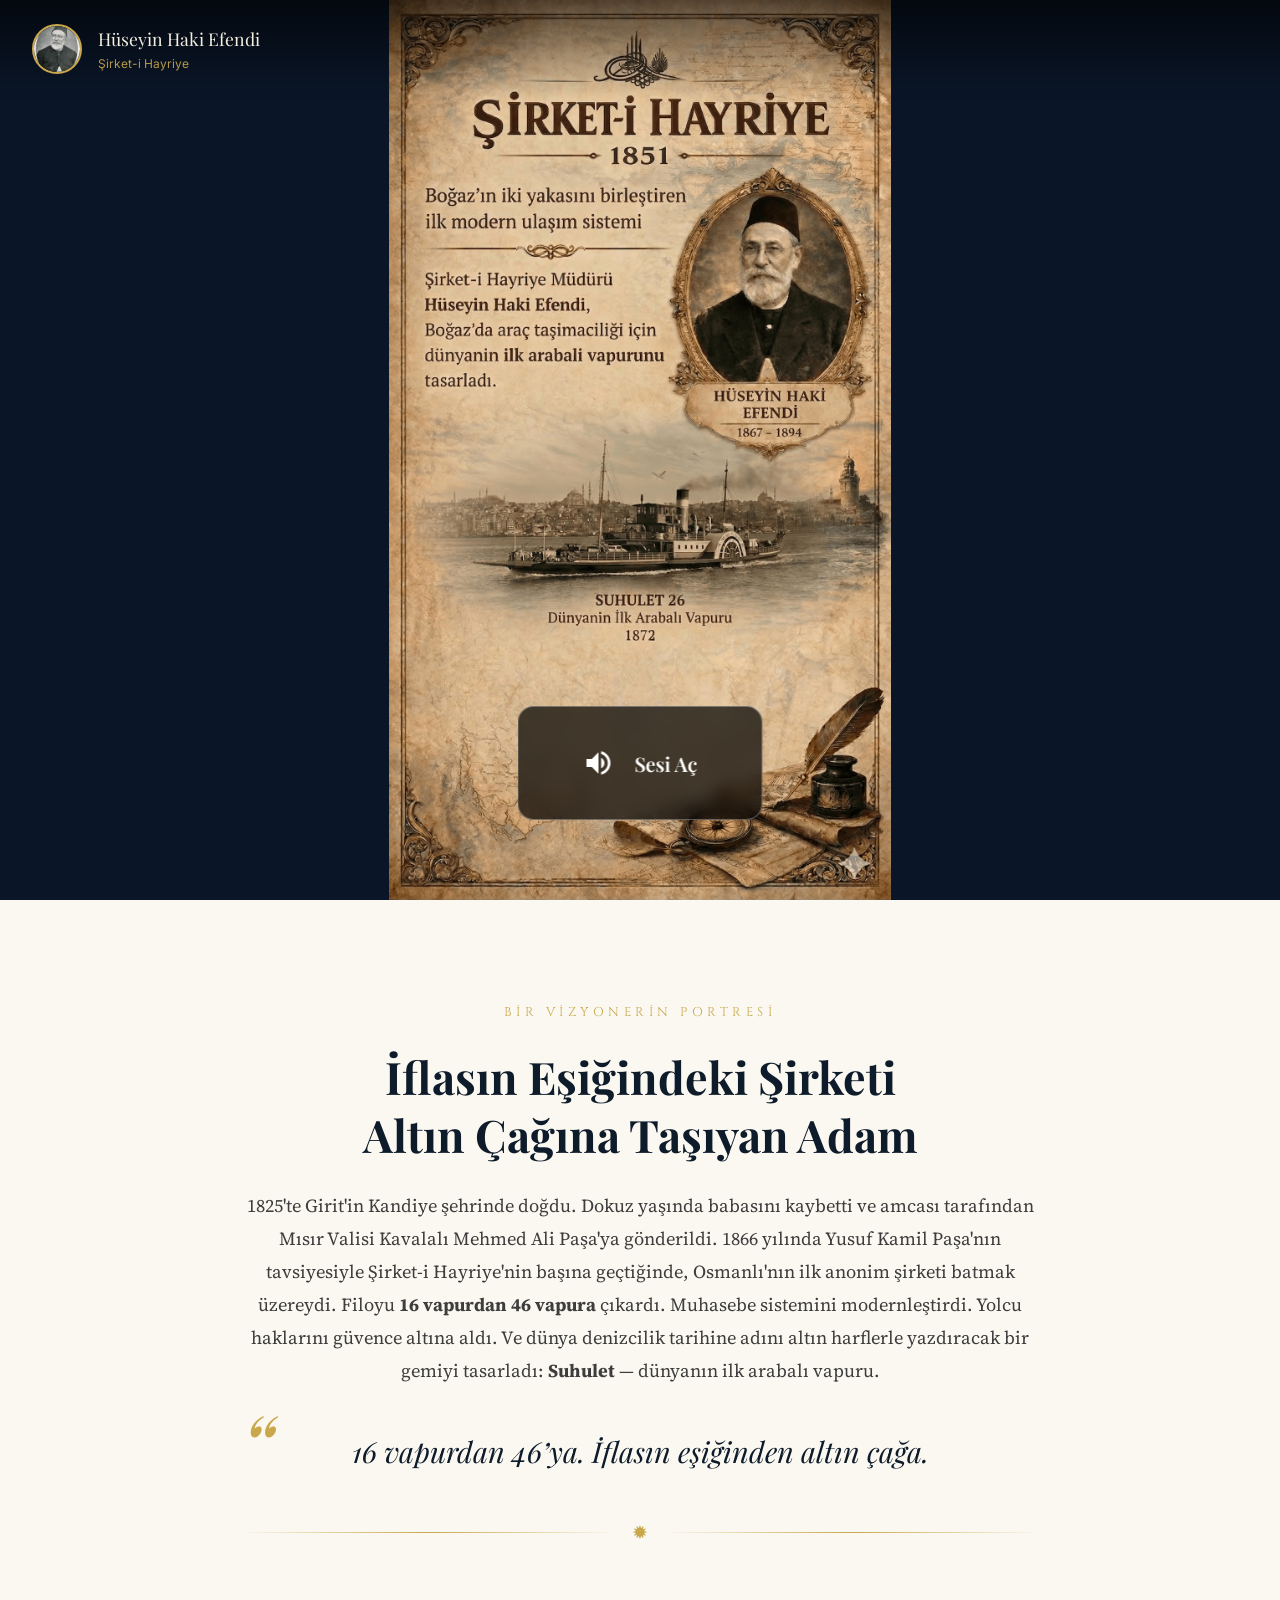
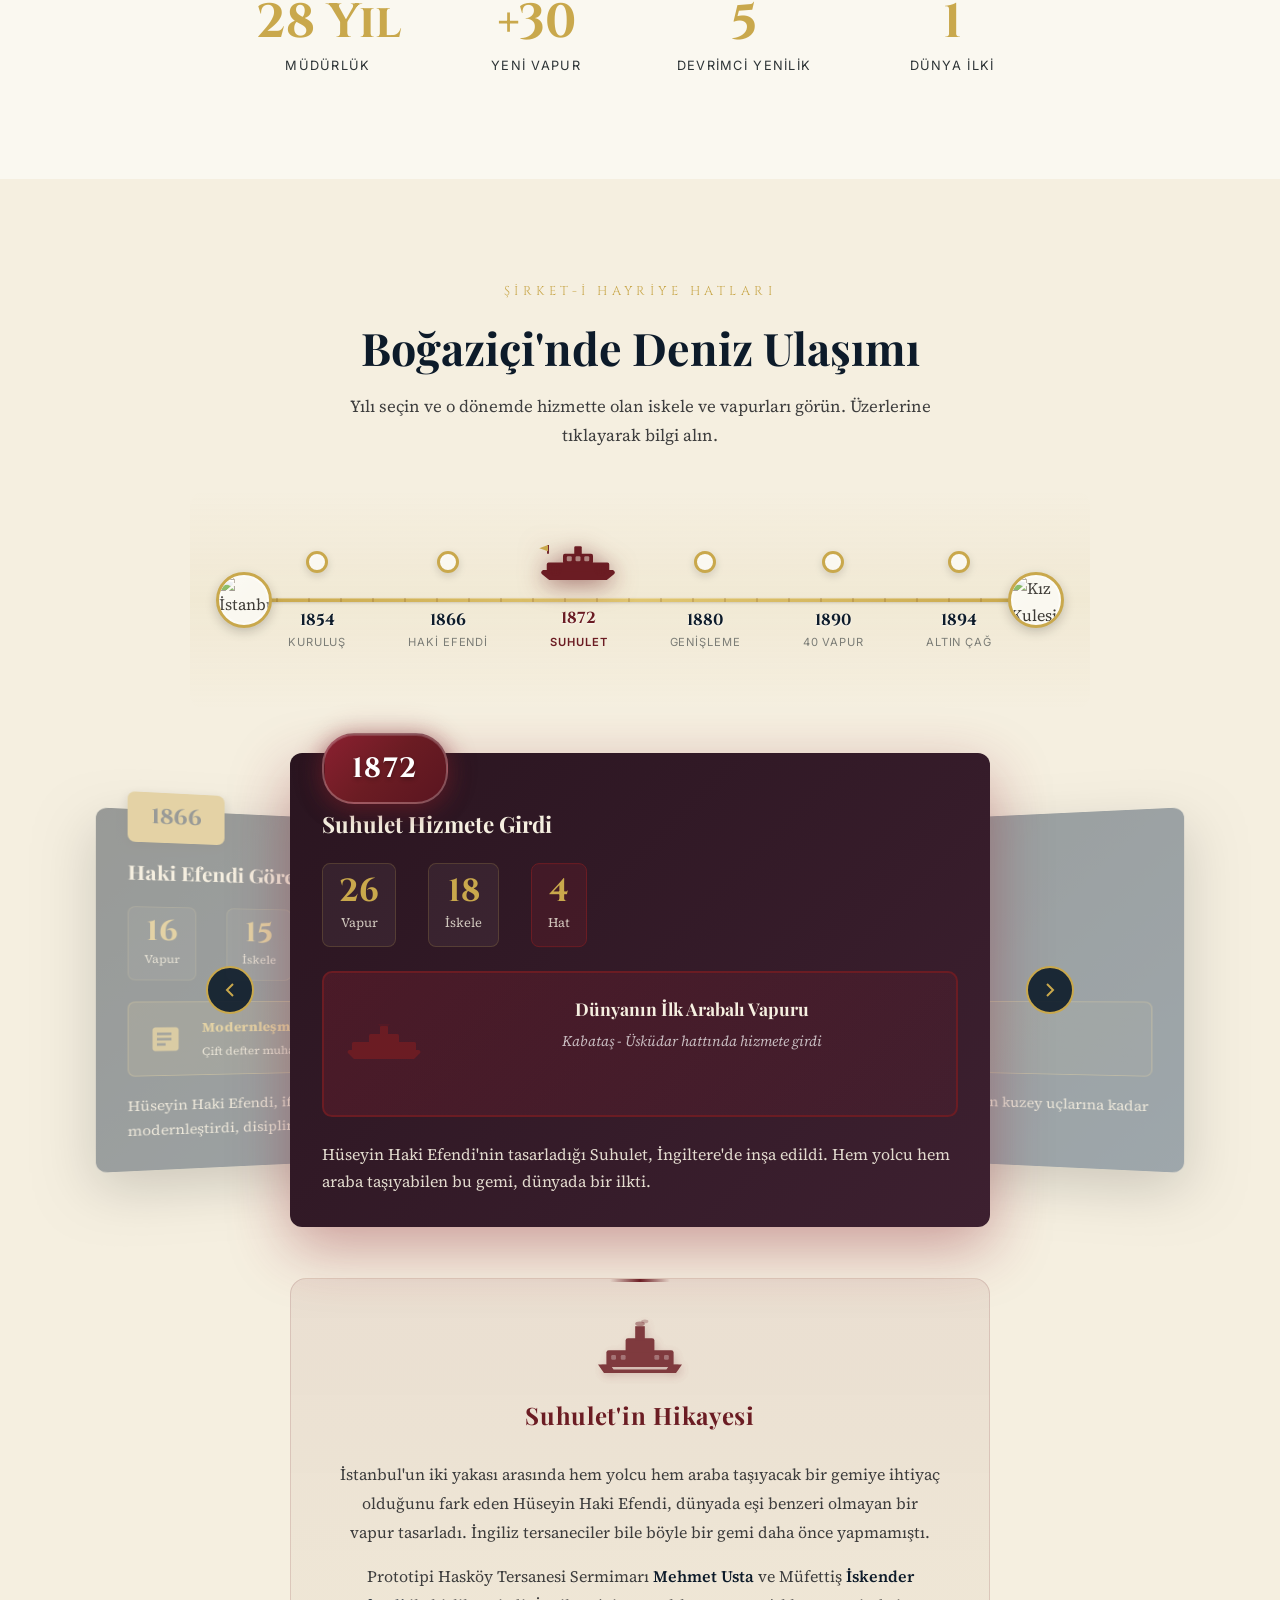
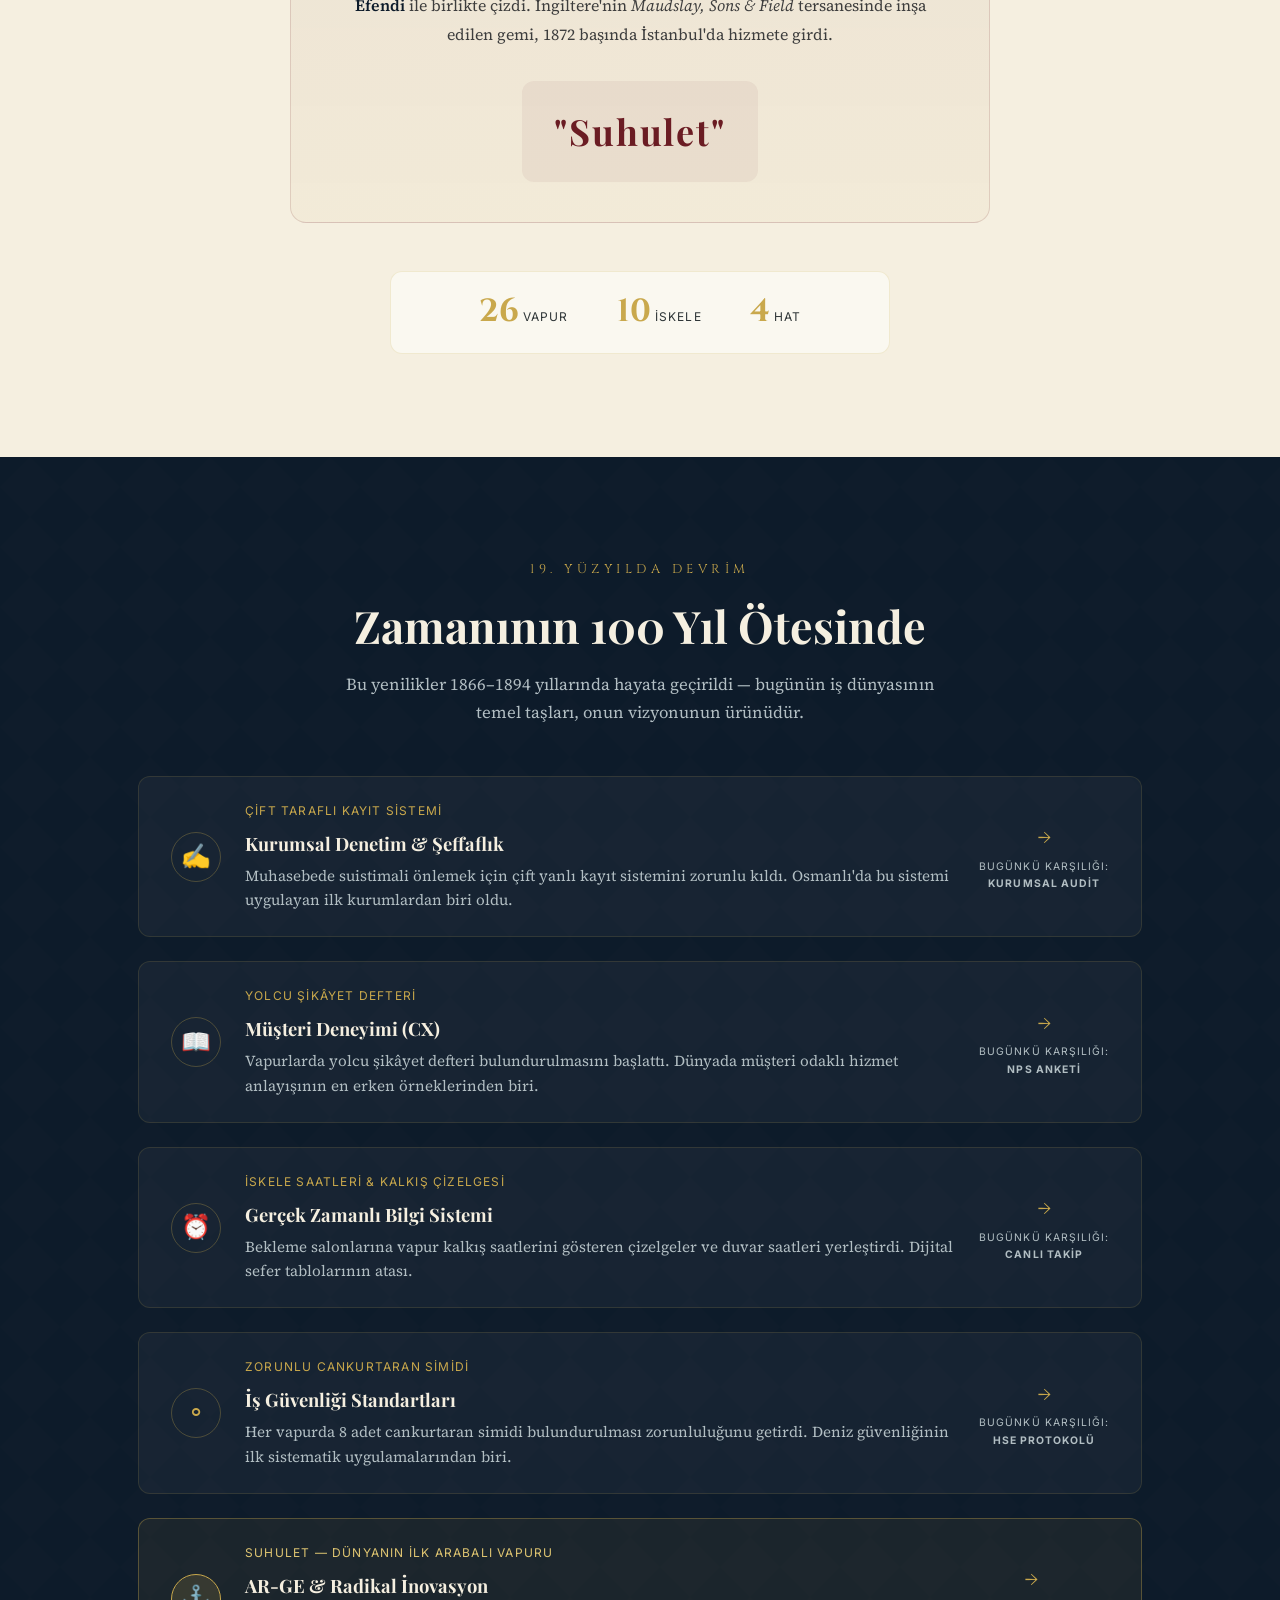
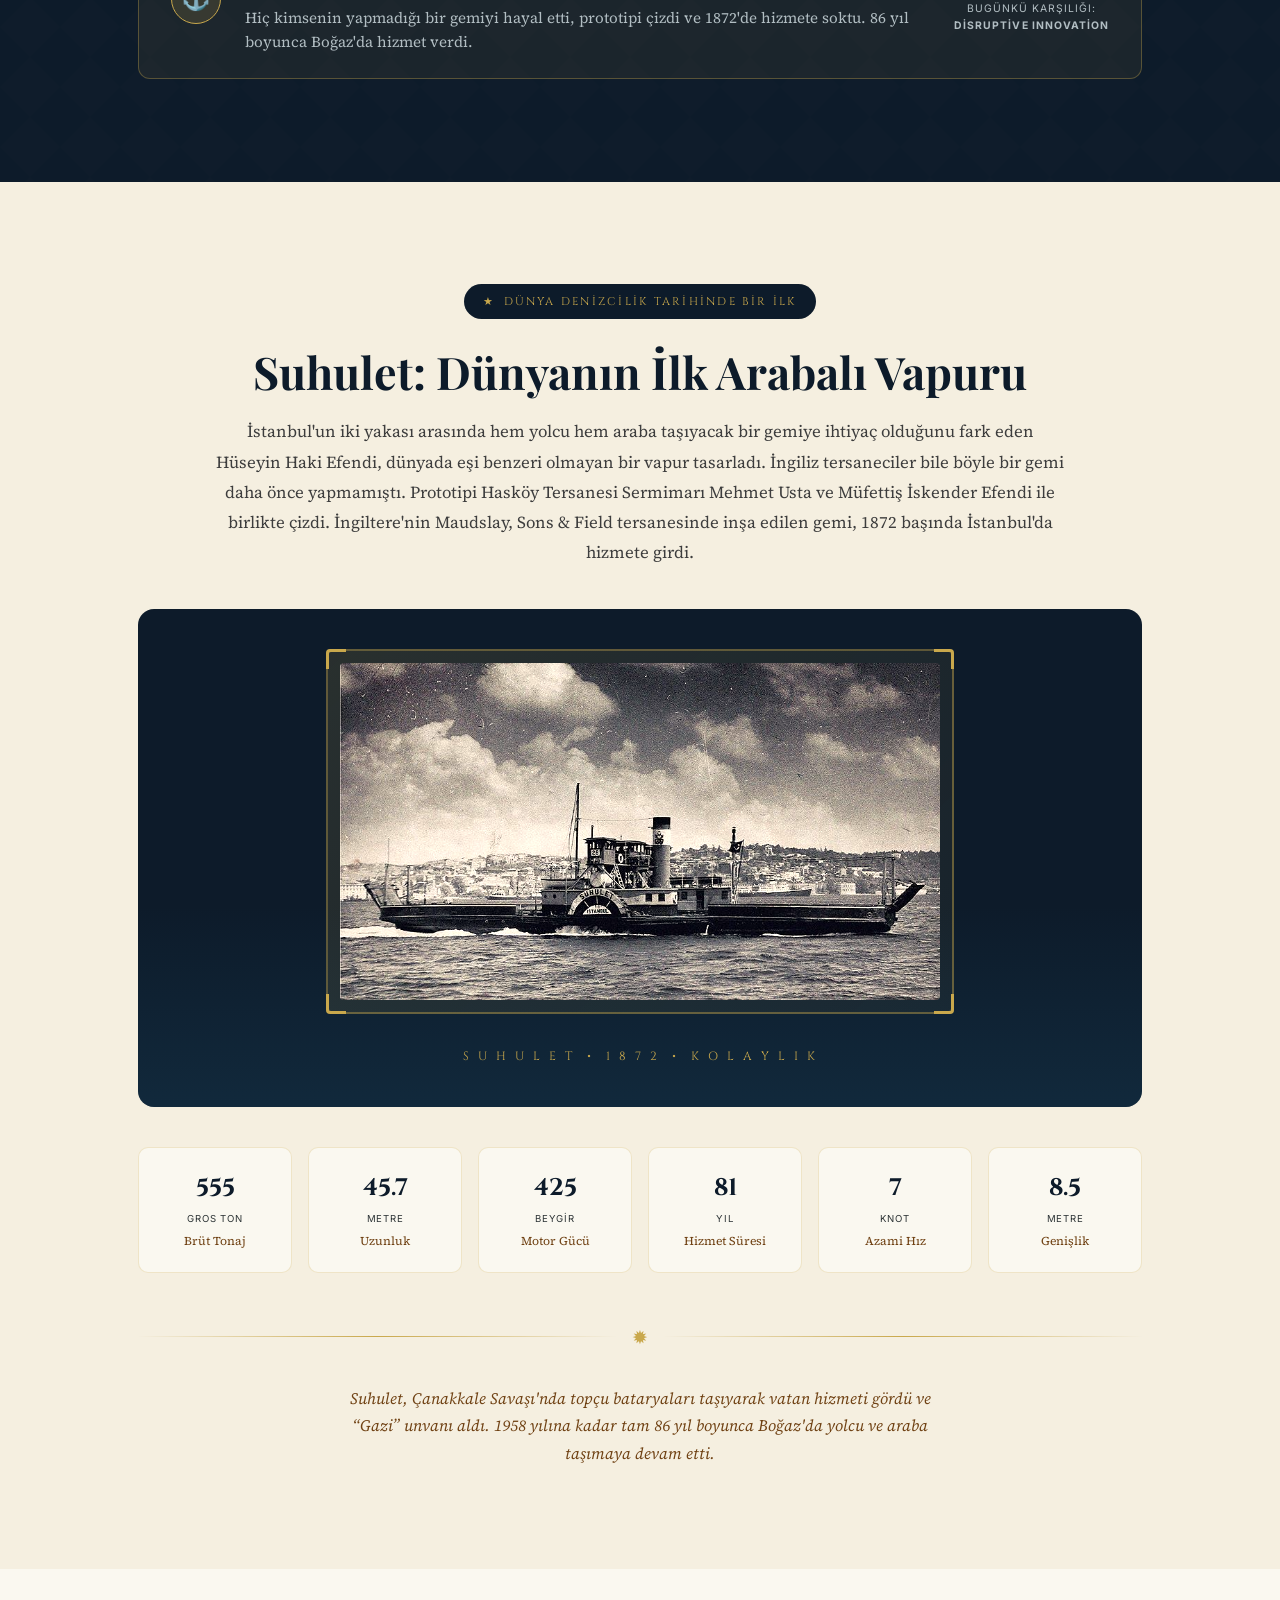
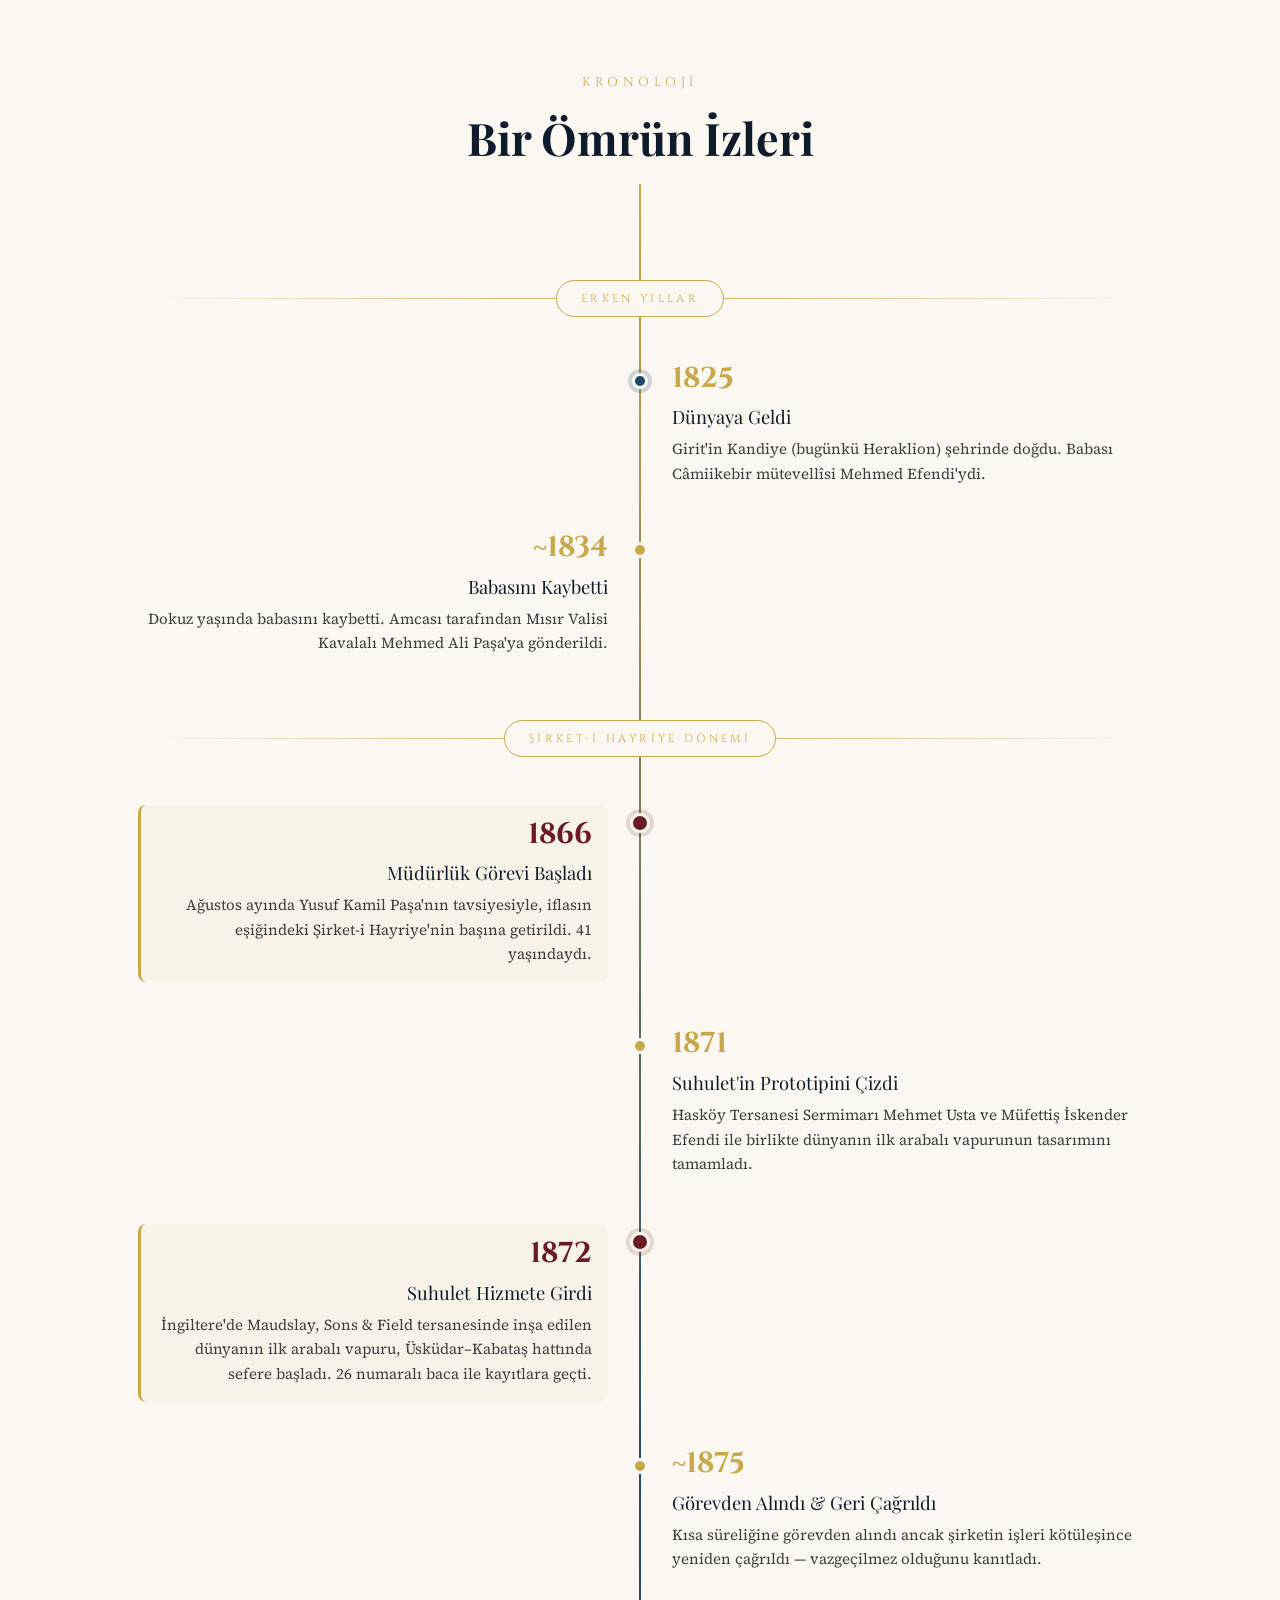
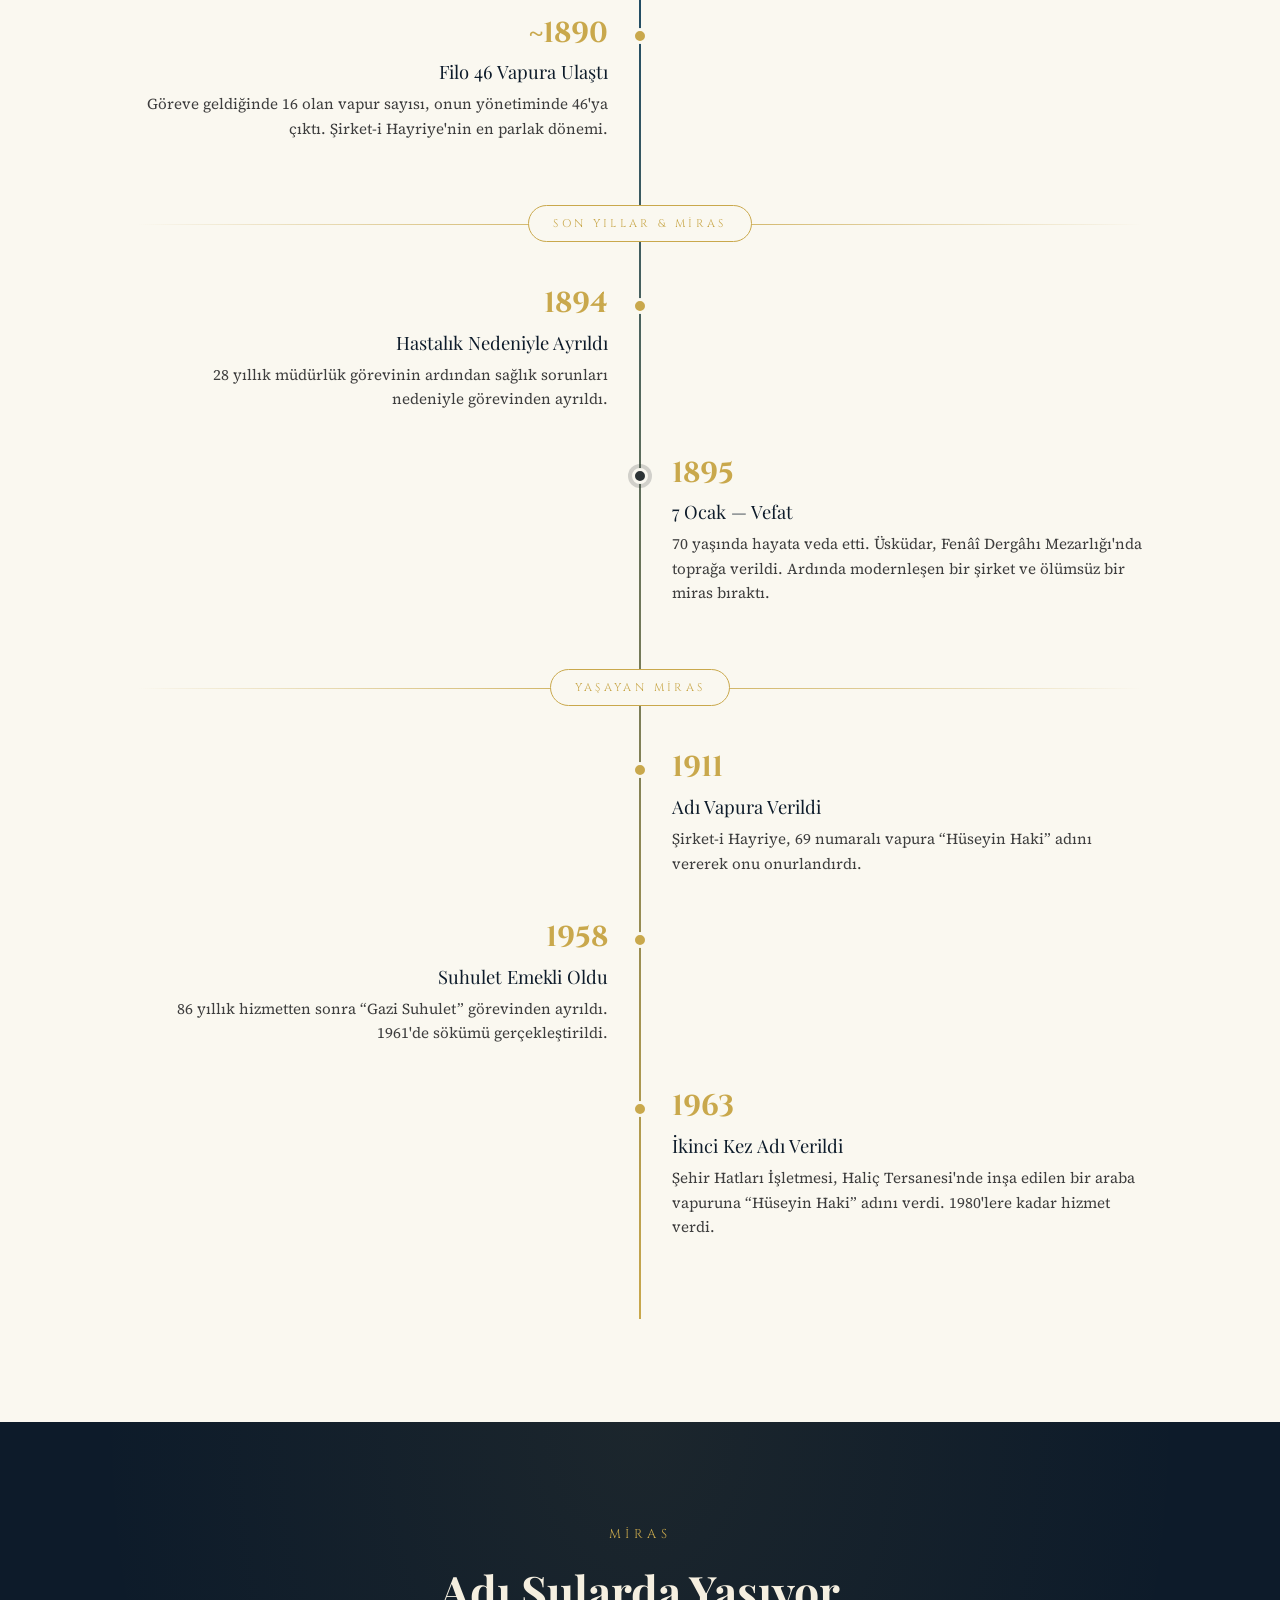
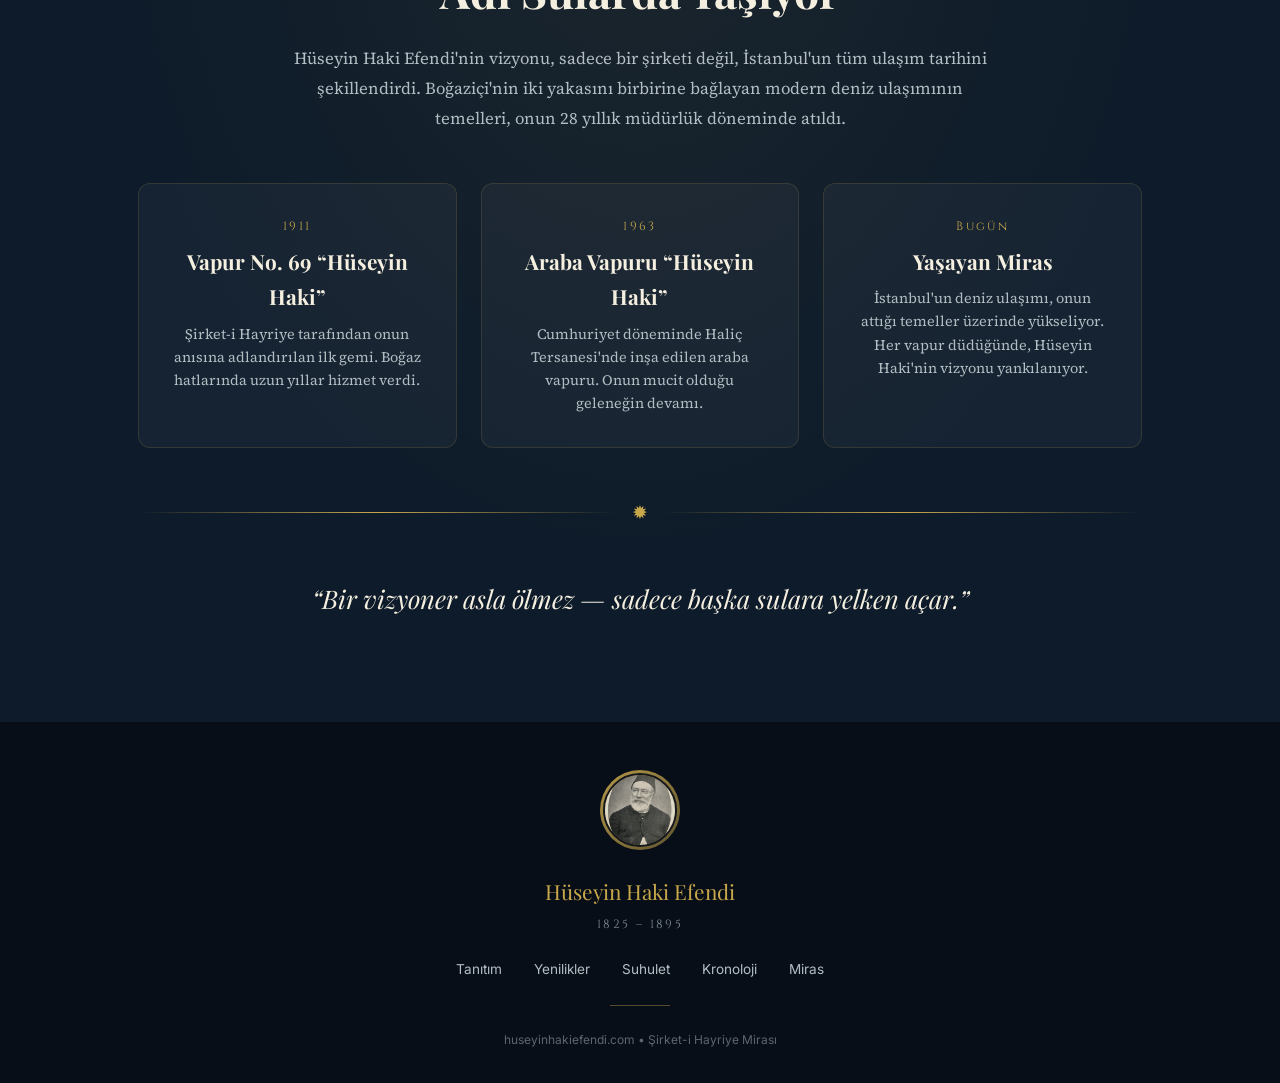
==== commit f2f560cf: "Optimize videos for faster loading - video-1: 157MB → 80MB (720p, CRF 32) - video-2: 20MB → 11MB (72" ====
--- a/index.html
+++ b/index.html
@@ -94,7 +94,8 @@
         class="video-element"
         playsinline
         webkit-playsinline="true"
-        preload="auto"
+        preload="metadata"
+        poster="assets/images/video-1-poster.jpg"
       ></video>
 
       <!-- Loading Spinner -->
--- a/css/style.css
+++ b/css/style.css
@@ -3180,13 +3180,18 @@
   opacity: 0.9;
 }
 
-/* Video Controls */
+/* Video Controls - Hidden until playback starts */
 .video-controls {
   position: absolute;
   z-index: 20;
   pointer-events: none;
+  opacity: 0;
+  transition: opacity 0.3s ease;
+}
+
+/* Show controls when video is playing */
+.video-gallery.playing .video-controls {
   opacity: 1;
-  transition: opacity 0.3s ease;
 }
 
 .video-controls.hidden {
@@ -3252,6 +3257,15 @@
   align-items: center;
   gap: 1rem;
   z-index: 15;
+  opacity: 0;
+  pointer-events: none;
+  transition: opacity 0.3s ease;
+}
+
+/* Show progress when video is playing */
+.video-gallery.playing .video-progress {
+  opacity: 1;
+  pointer-events: auto;
 }
 
 @media (min-width: 768px) {
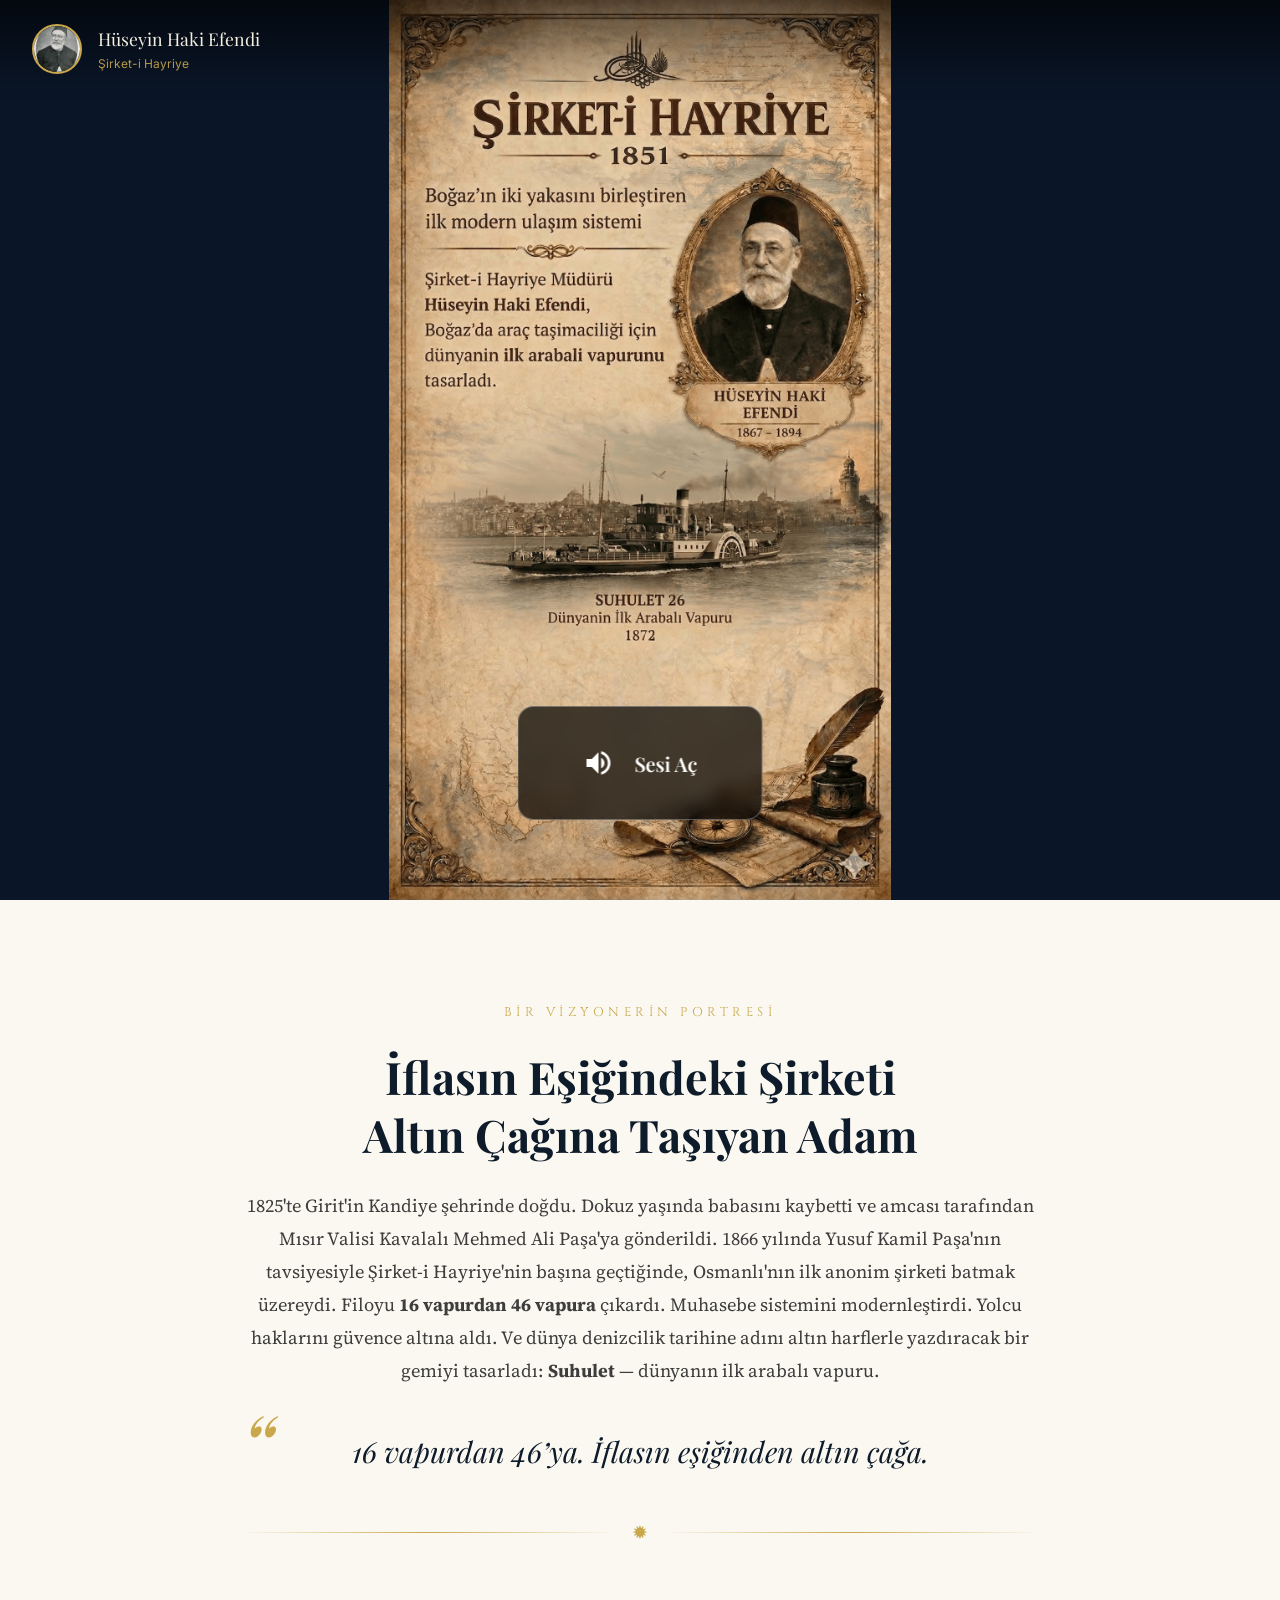
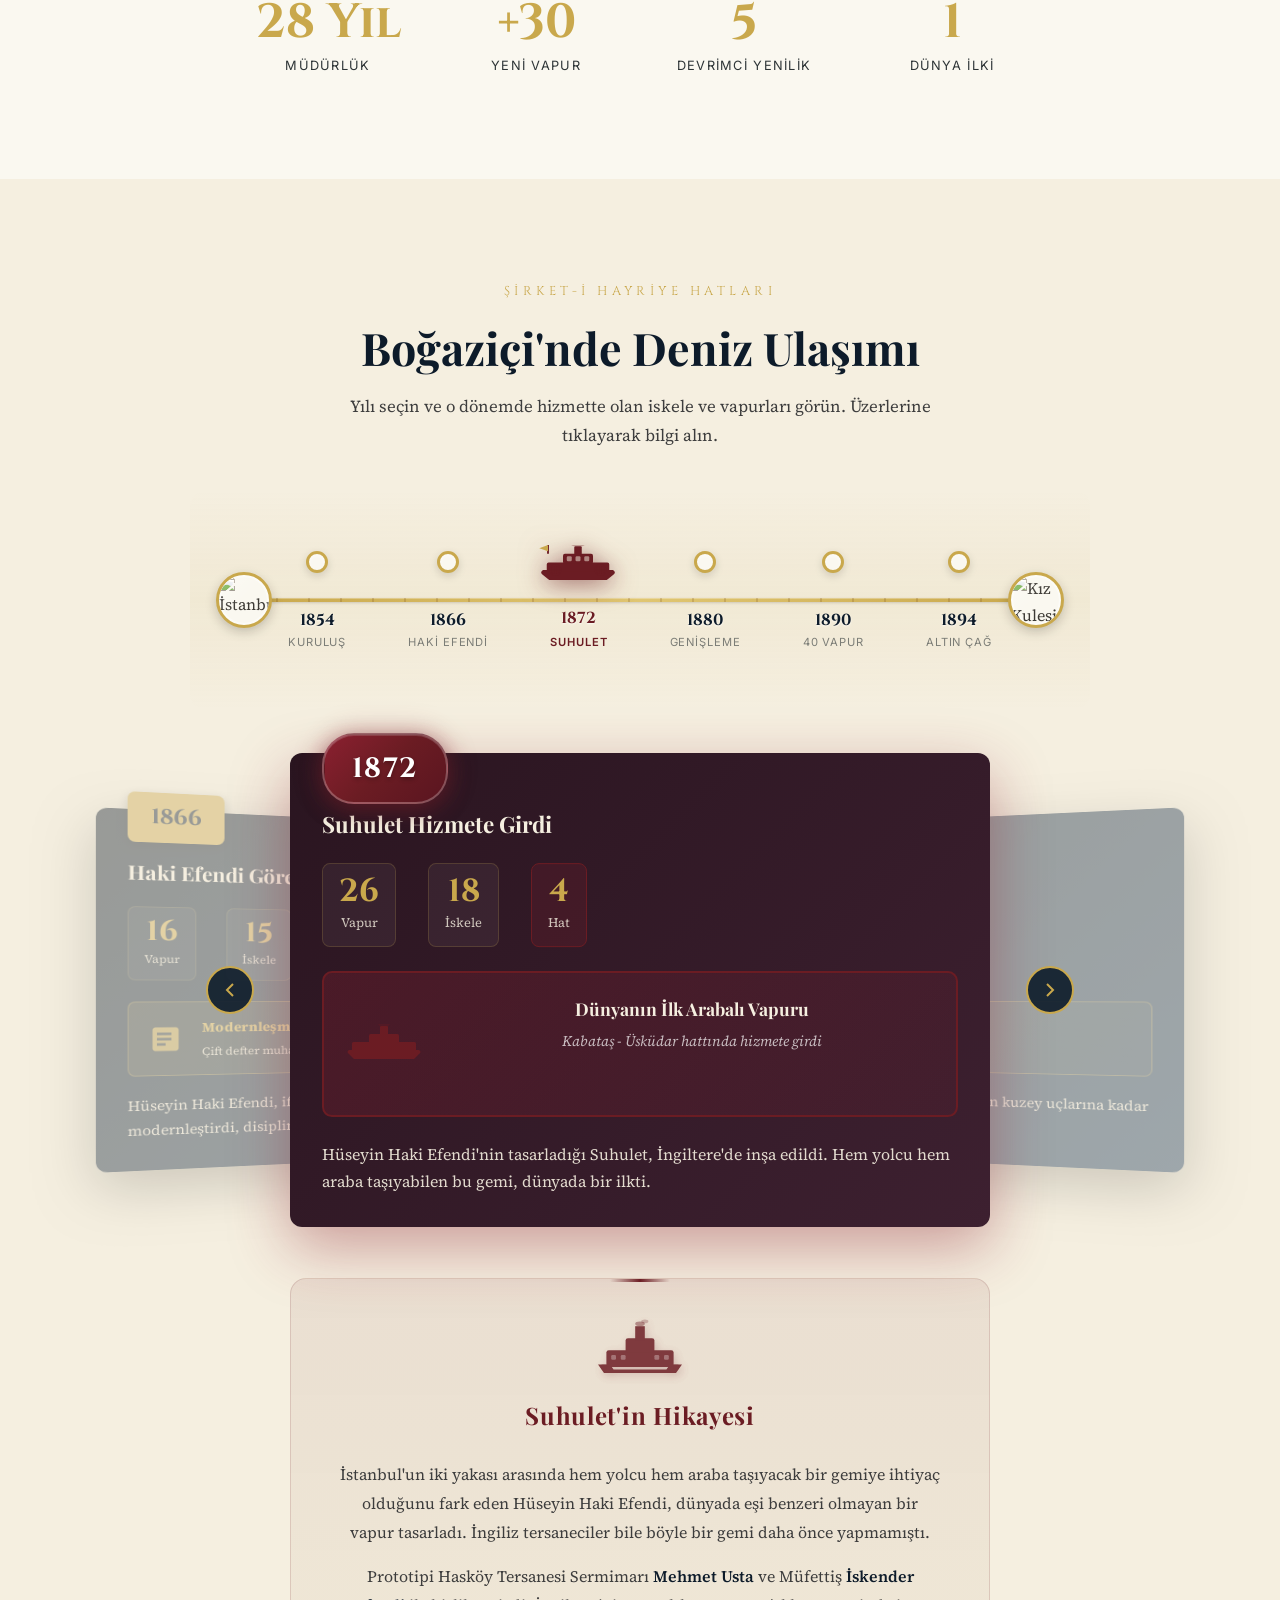
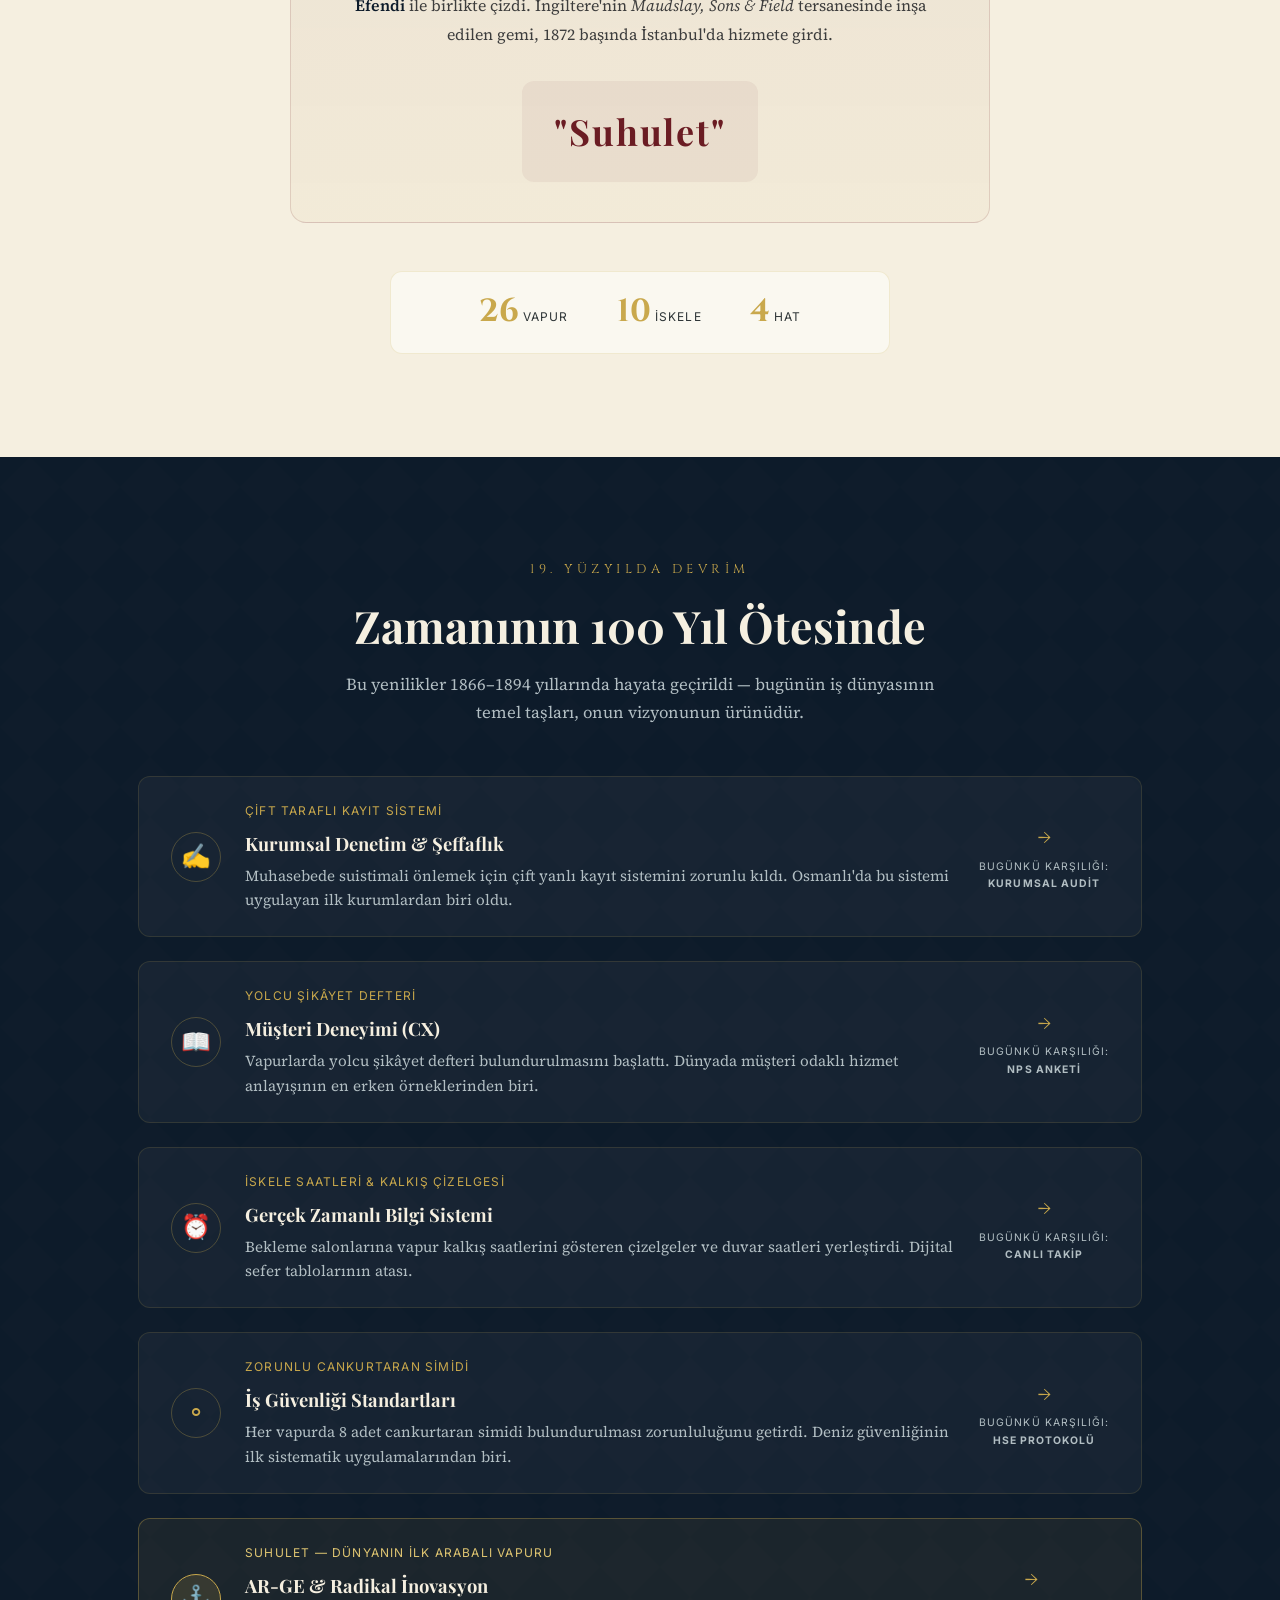
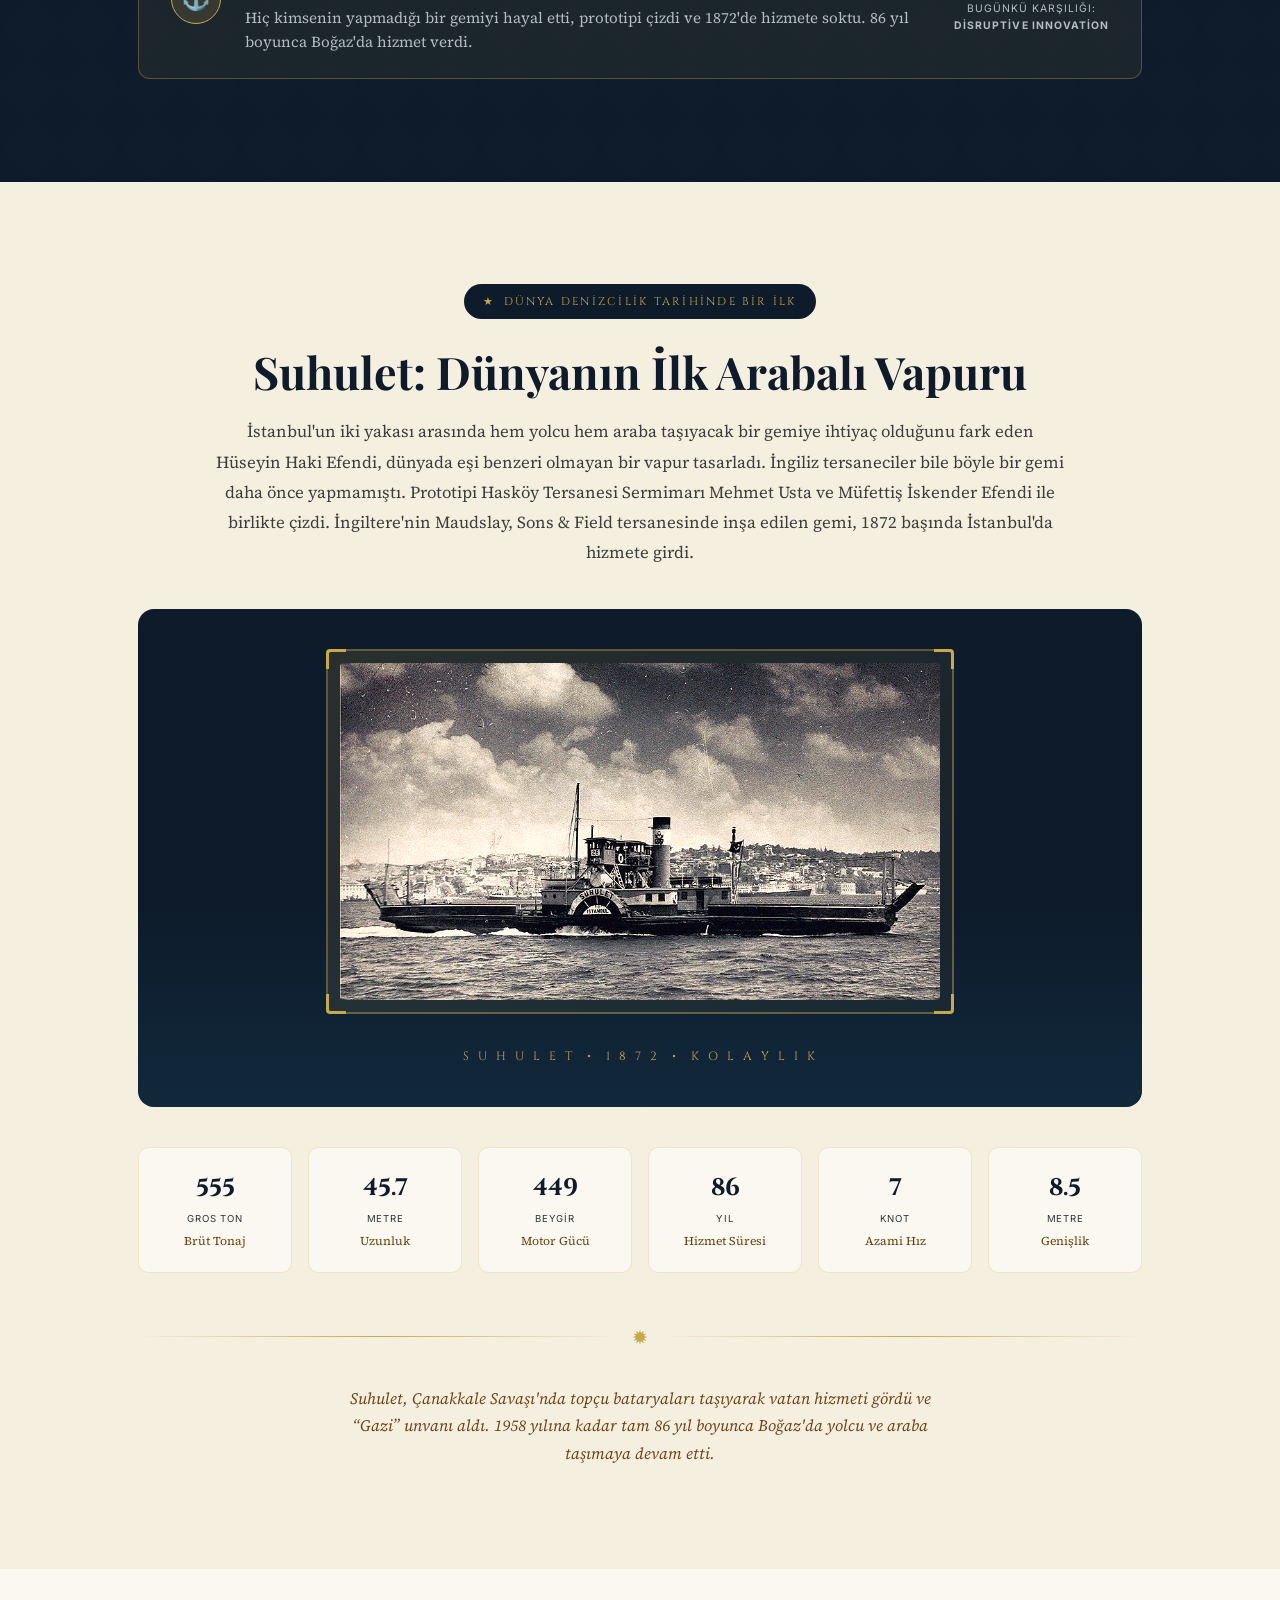
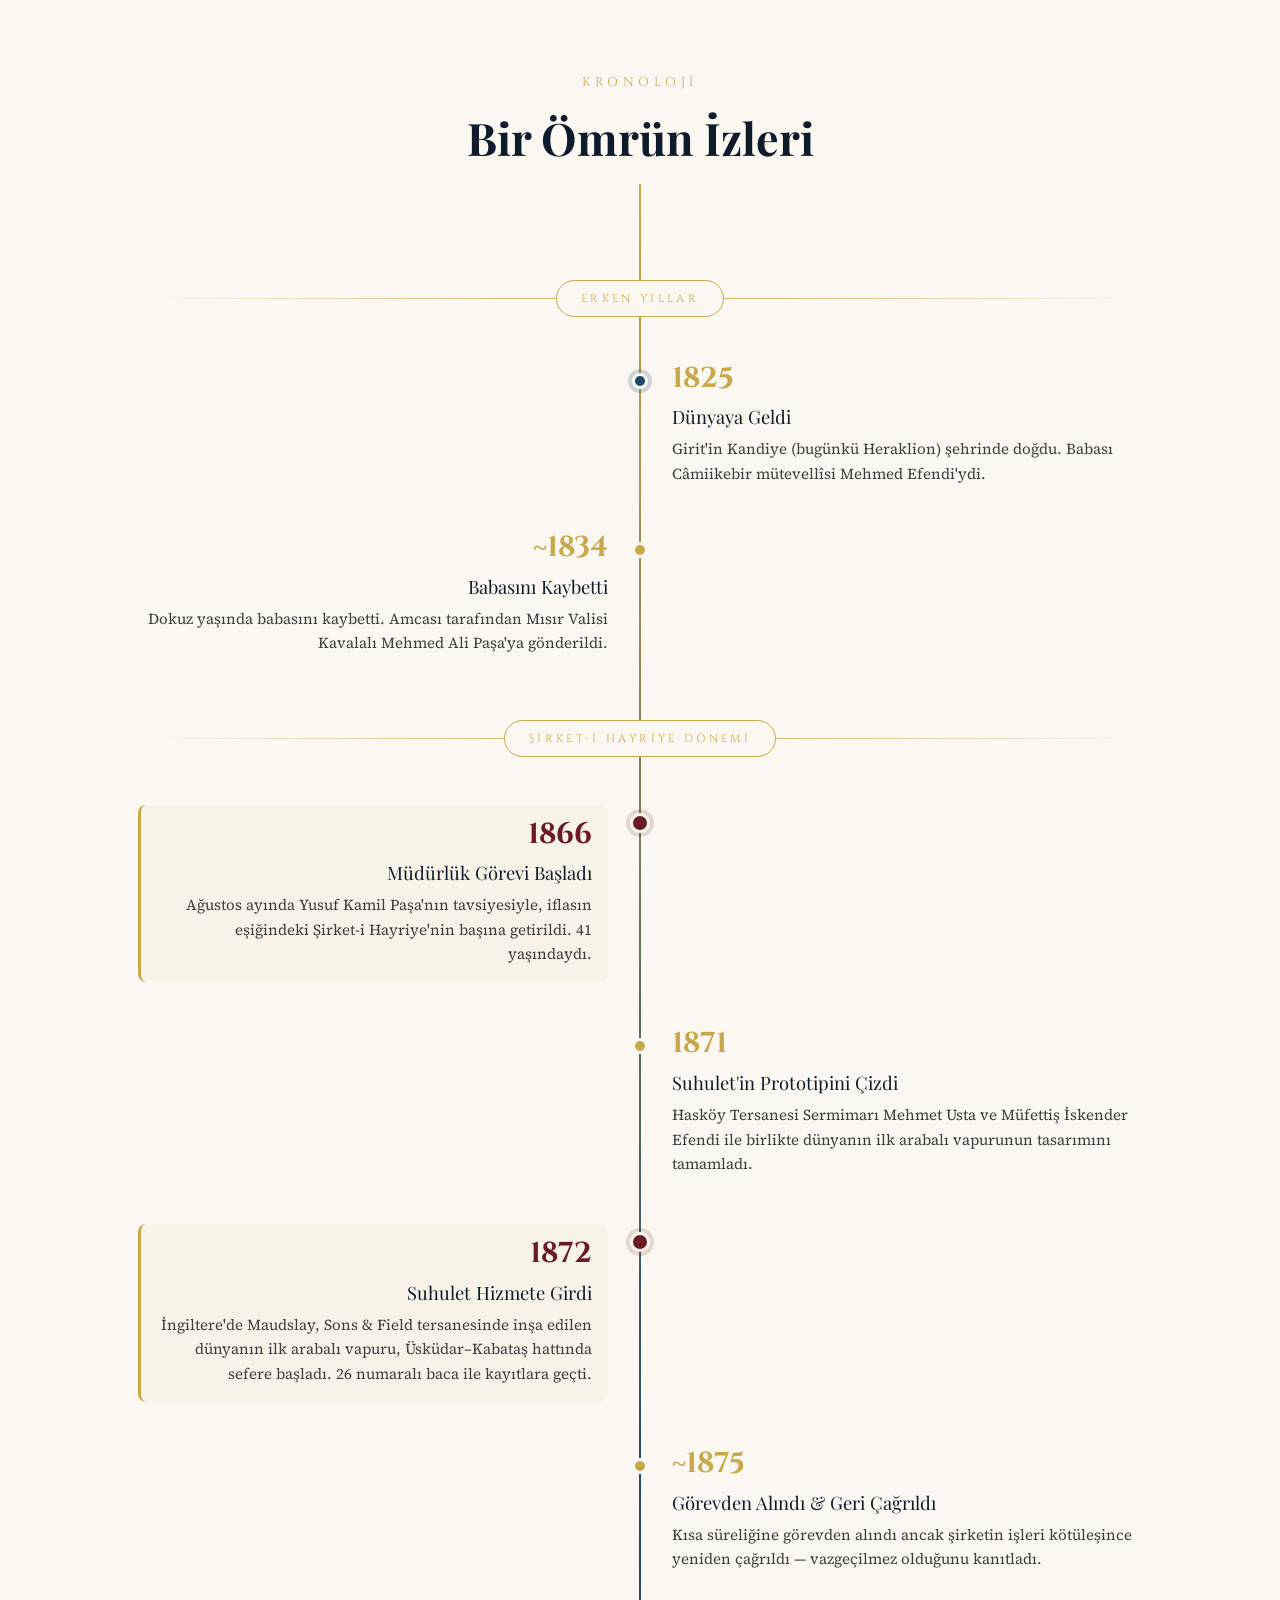
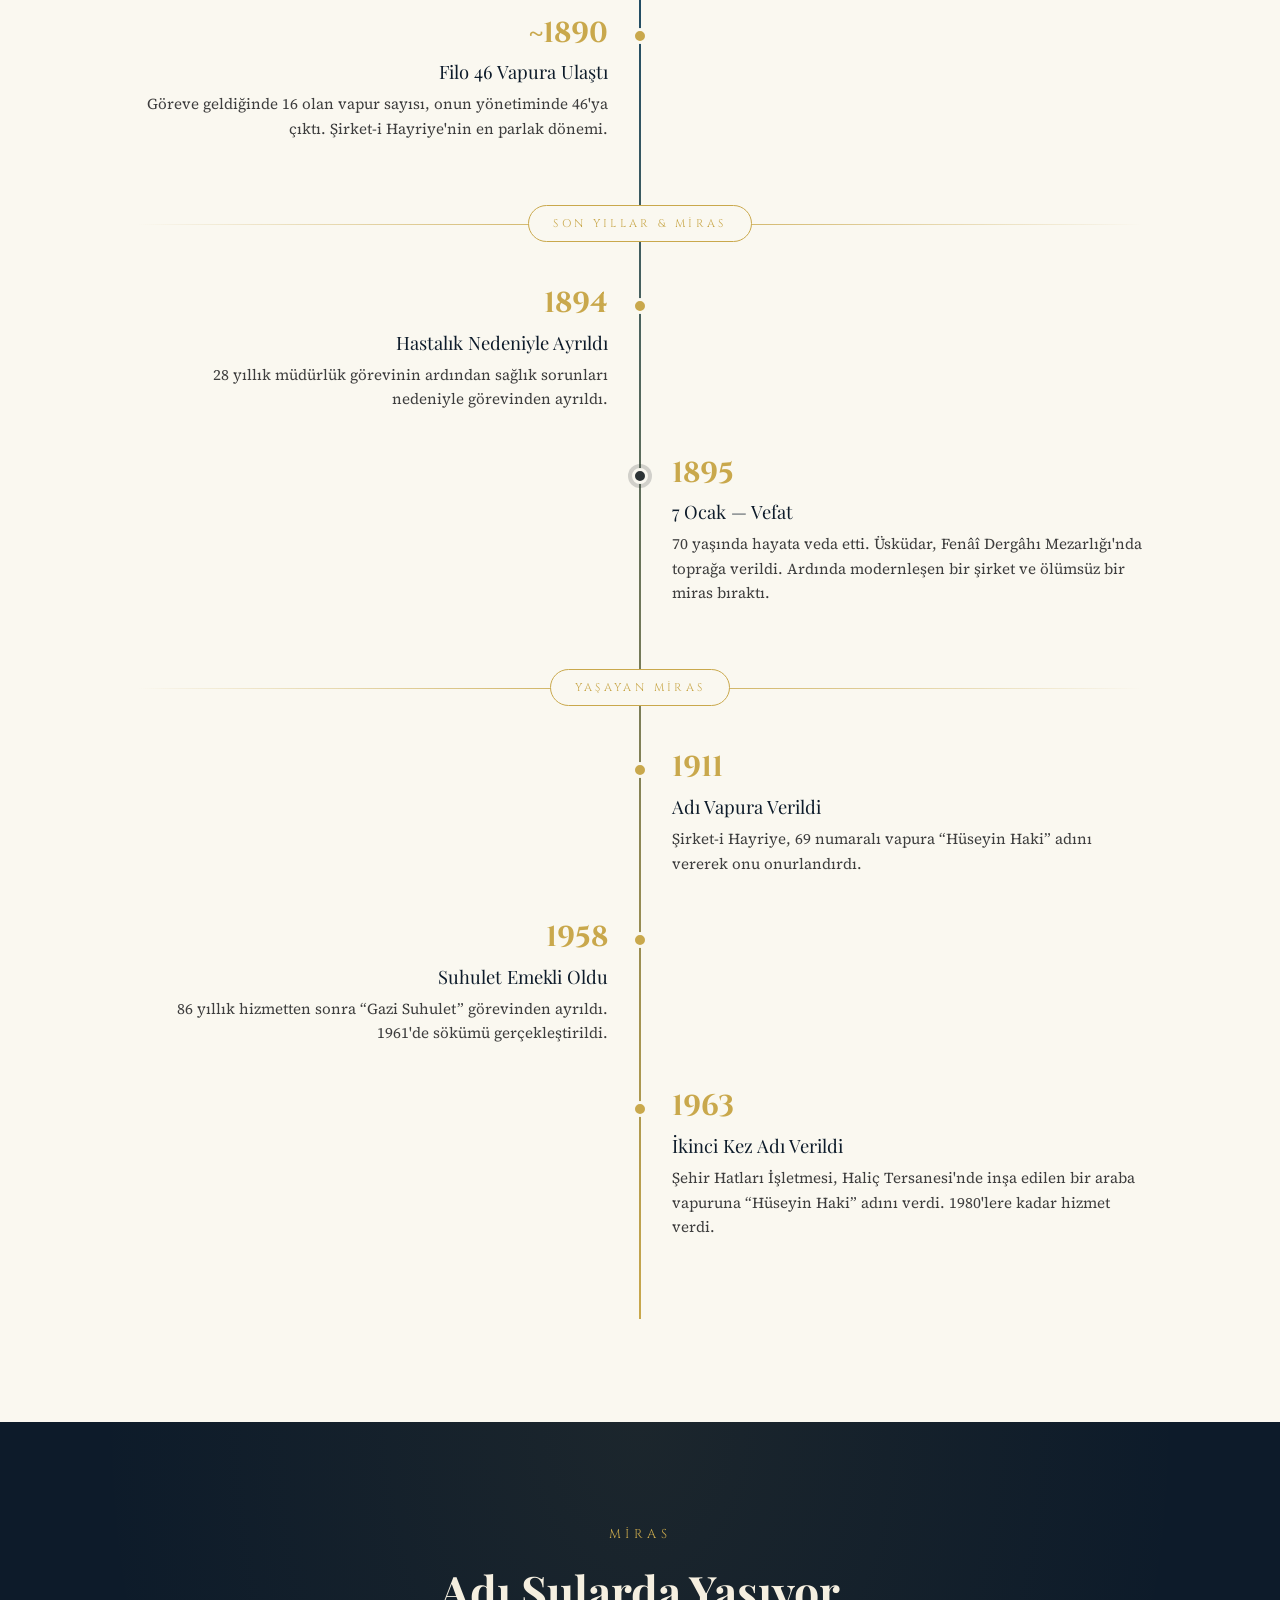
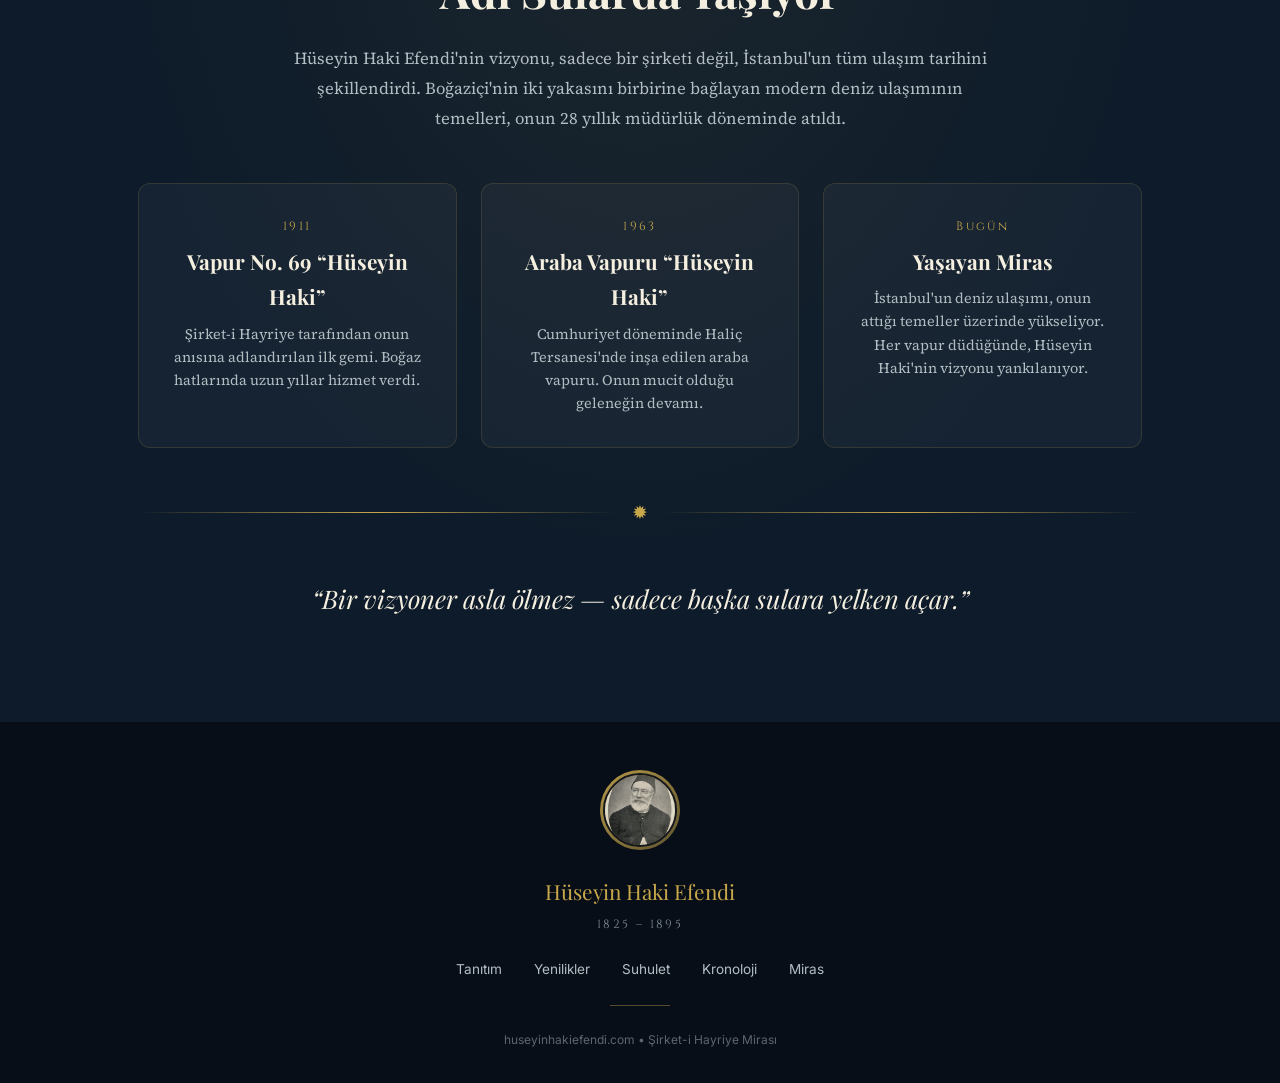
==== commit 9aa5bfaf: "Migrate video gallery from local files to YouTube API - Replace local video files with YouTube IFram" ====
--- a/index.html
+++ b/index.html
@@ -88,15 +88,8 @@
 
     <!-- Video Player Container -->
     <div class="video-player-container">
-      <!-- Local Video Element -->
-      <video
-        id="videoPlayer"
-        class="video-element"
-        playsinline
-        webkit-playsinline="true"
-        preload="metadata"
-        poster="assets/images/video-1-poster.jpg"
-      ></video>
+      <!-- YouTube Player Container -->
+      <div id="ytPlayer" class="video-element"></div>
 
       <!-- Loading Spinner -->
       <div class="video-loading" style="display: none;">
@@ -1213,6 +1206,7 @@
 
   <!-- Scripts -->
   <script src="https://unpkg.com/aos@2.3.1/dist/aos.js"></script>
+  <script src="https://www.youtube.com/iframe_api"></script>
   <script src="js/main.js"></script>
   <script>
     AOS.init({
--- a/css/style.css
+++ b/css/style.css
@@ -3029,7 +3029,8 @@
 .video-welcome.hidden {
   opacity: 0;
   pointer-events: none;
-  transition: opacity 0.5s ease;
+  z-index: -1;
+  transition: opacity 0.5s ease, z-index 0s 0.5s;
 }
 
 /* Welcome Image */
@@ -3111,7 +3112,7 @@
   background: #000;
 }
 
-/* Video Element - Responsive sizing */
+/* Video Element - YouTube iframe container */
 .video-element {
   position: absolute;
   top: 0;
@@ -3121,16 +3122,14 @@
   background: #000;
 }
 
-/* Portrait mode: contain (letterbox - video kesilmez) */
-.video-element {
-  object-fit: contain;
-}
-
-/* Landscape mode: cover (tam ekran) */
-@media (orientation: landscape) {
-  .video-element {
-    object-fit: cover;
-  }
+/* YouTube iframe fills container */
+.video-element iframe {
+  position: absolute;
+  top: 0;
+  left: 0;
+  width: 100%;
+  height: 100%;
+  border: none;
 }
 
 /* Video Overlay - Logo */
